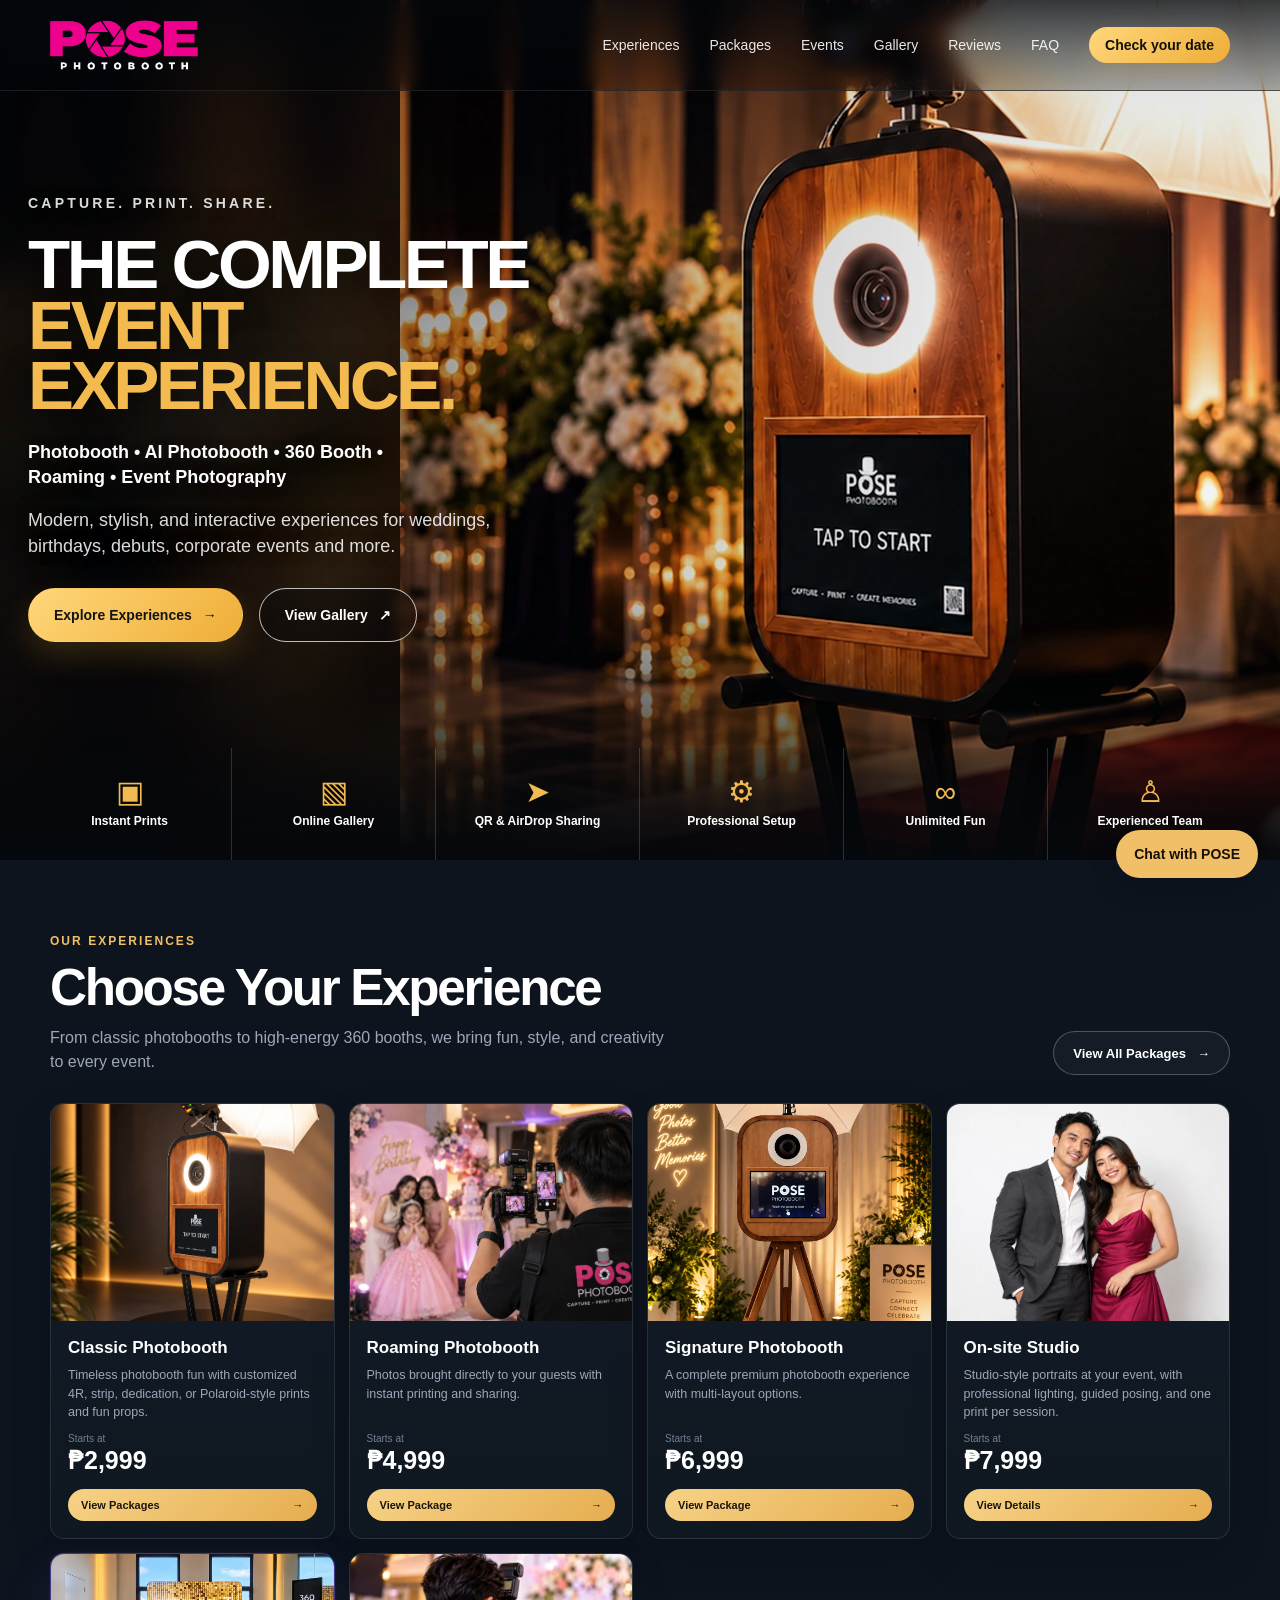
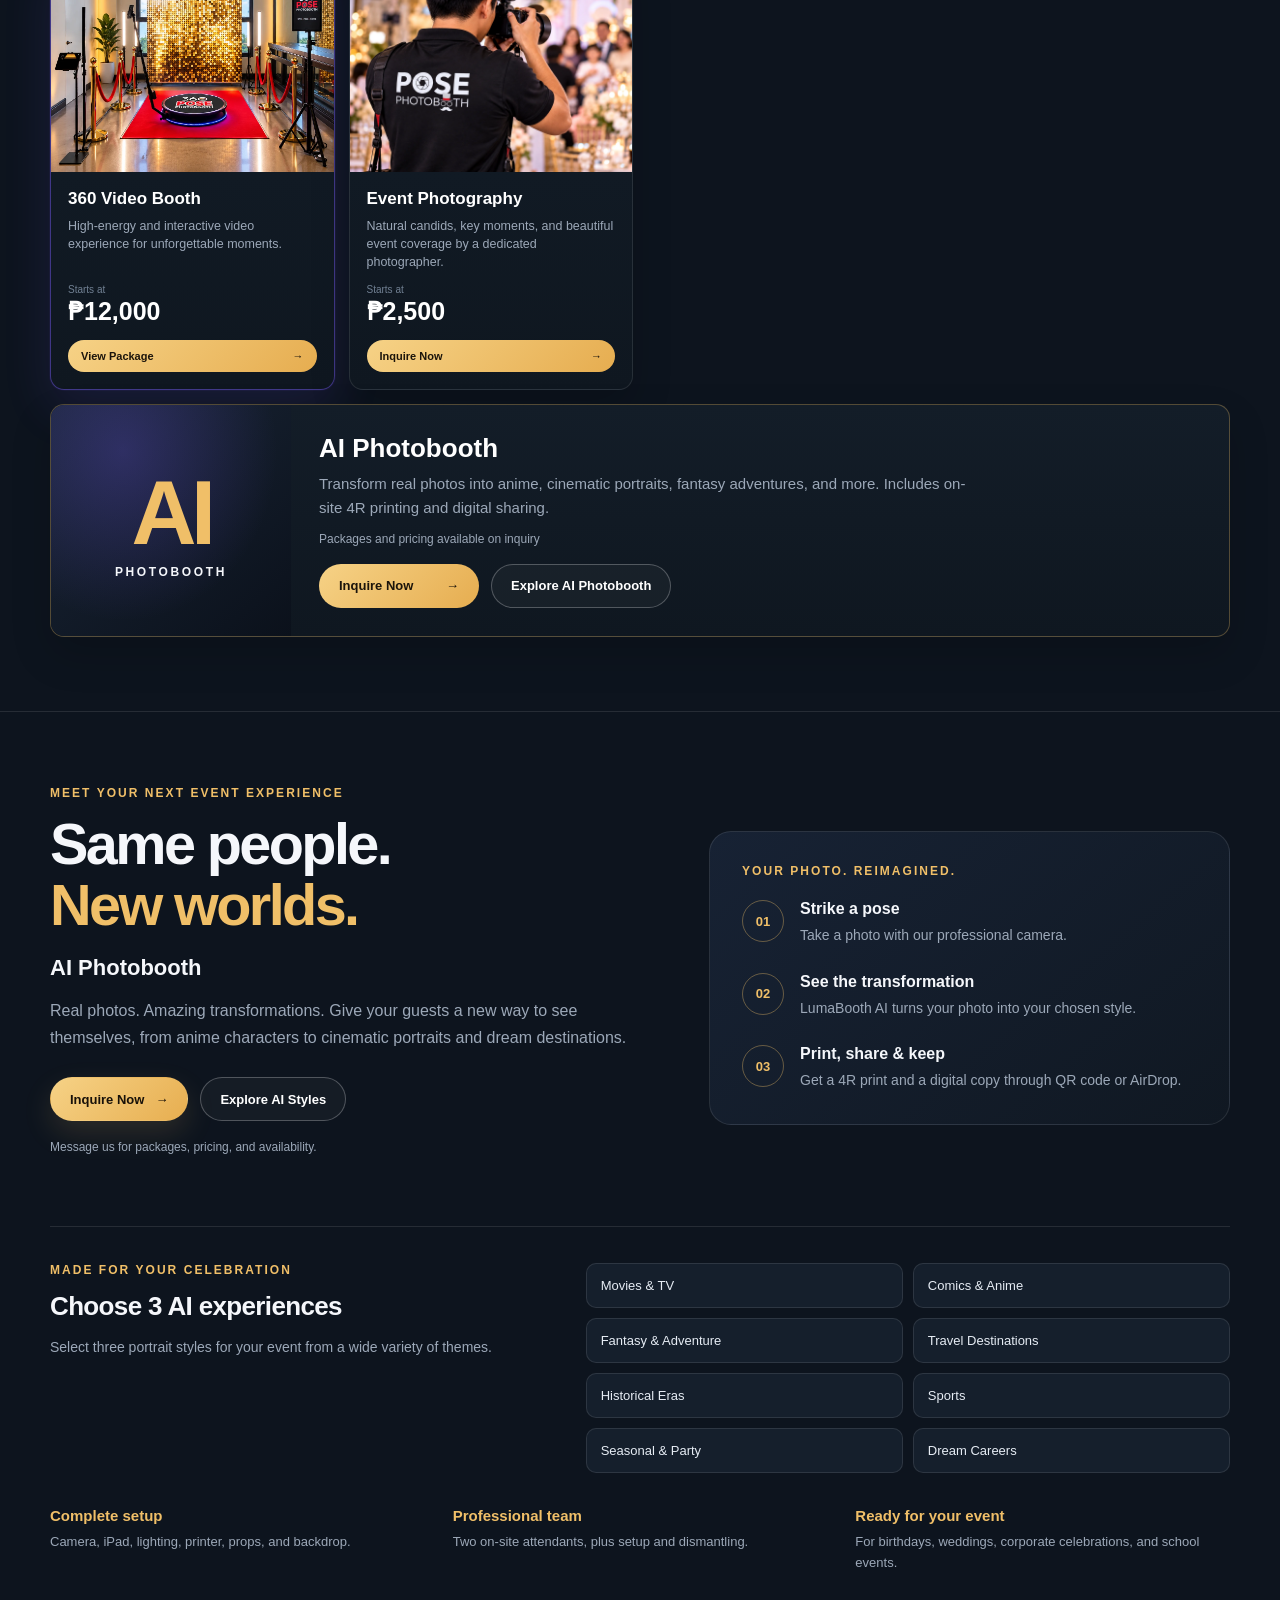
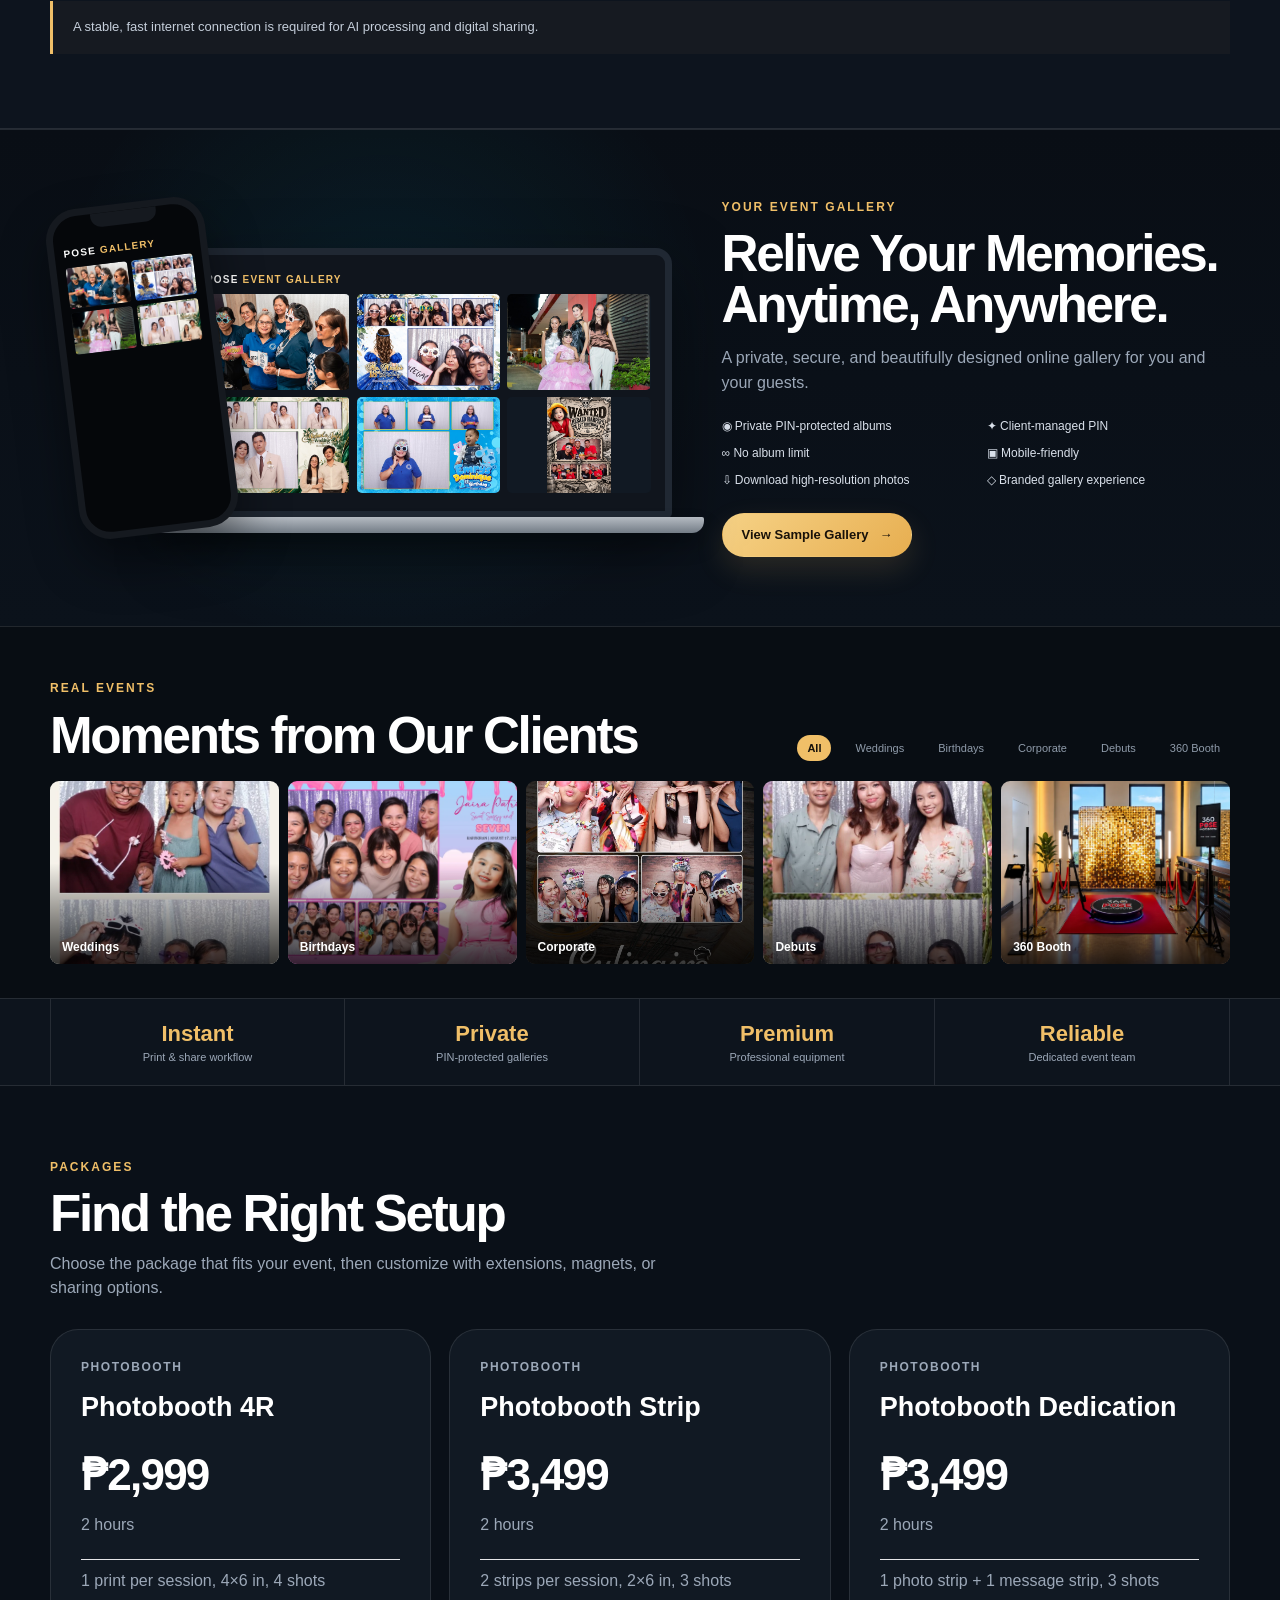
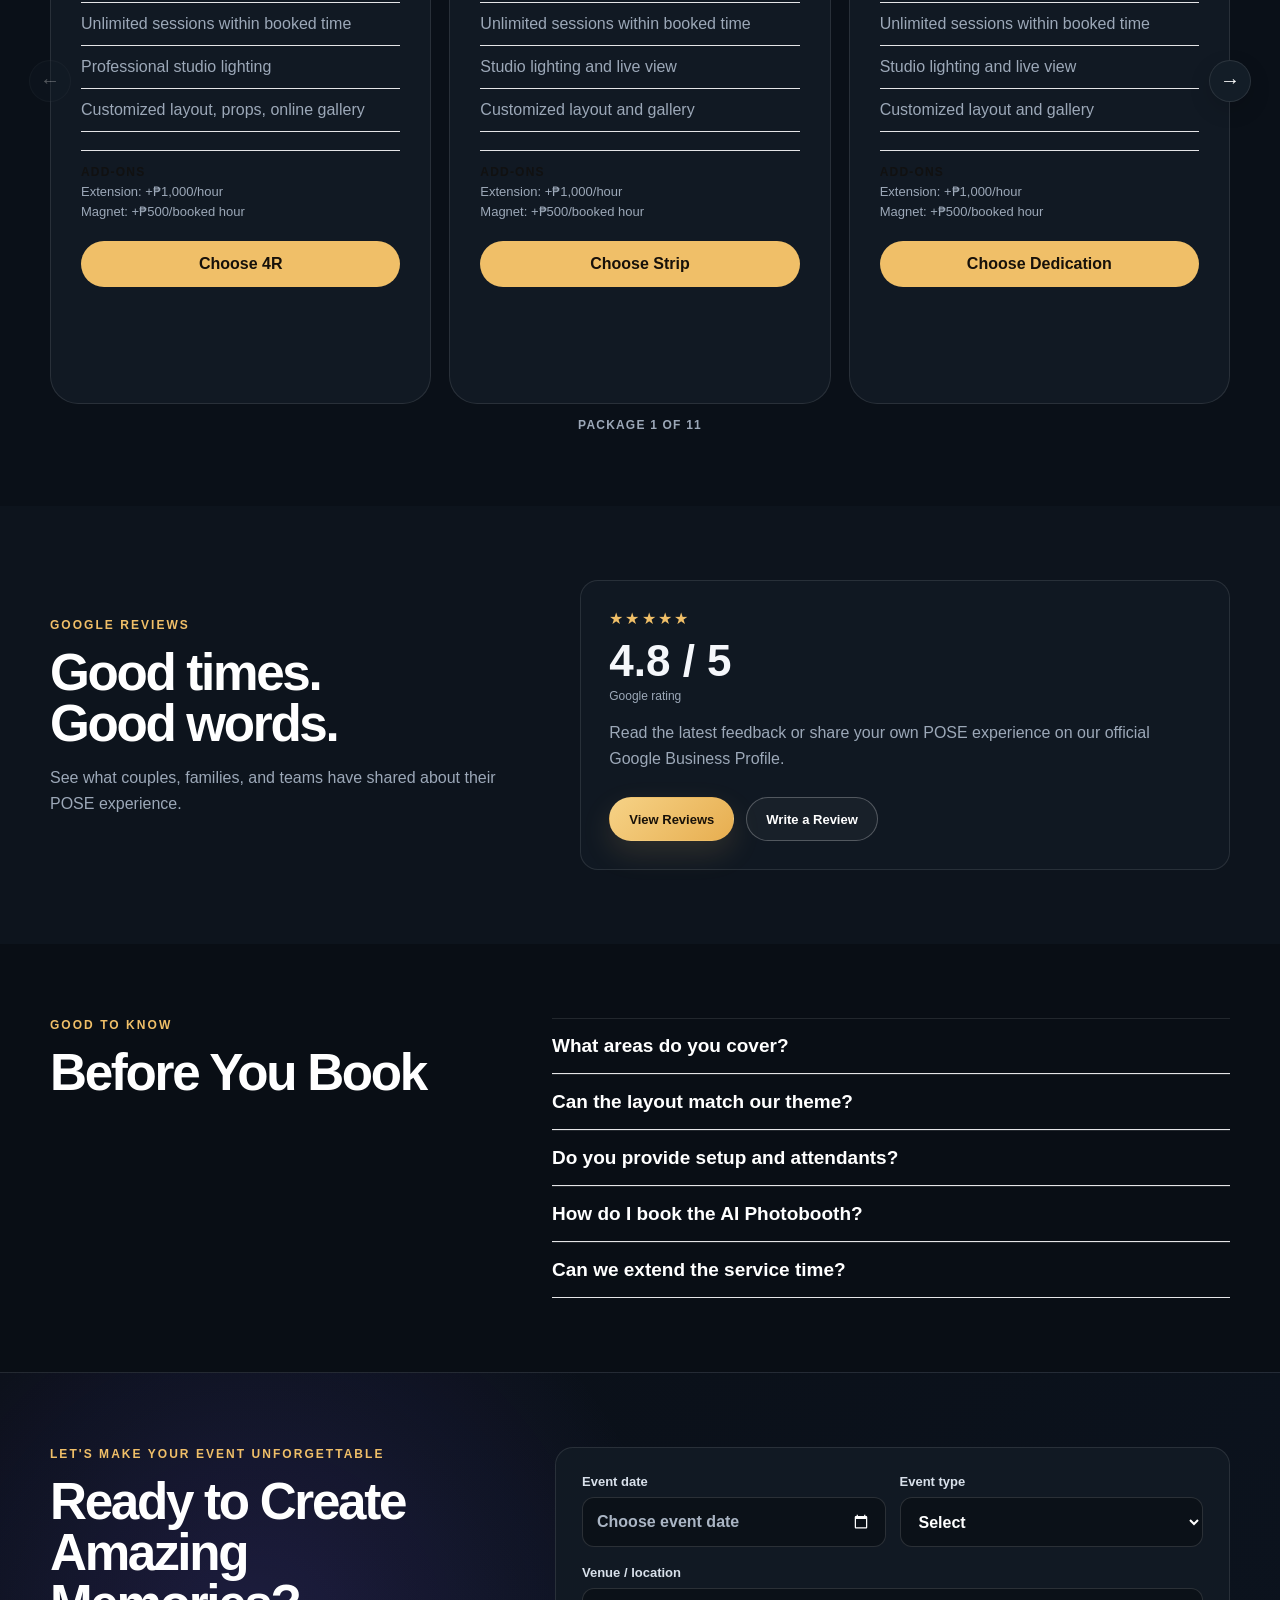
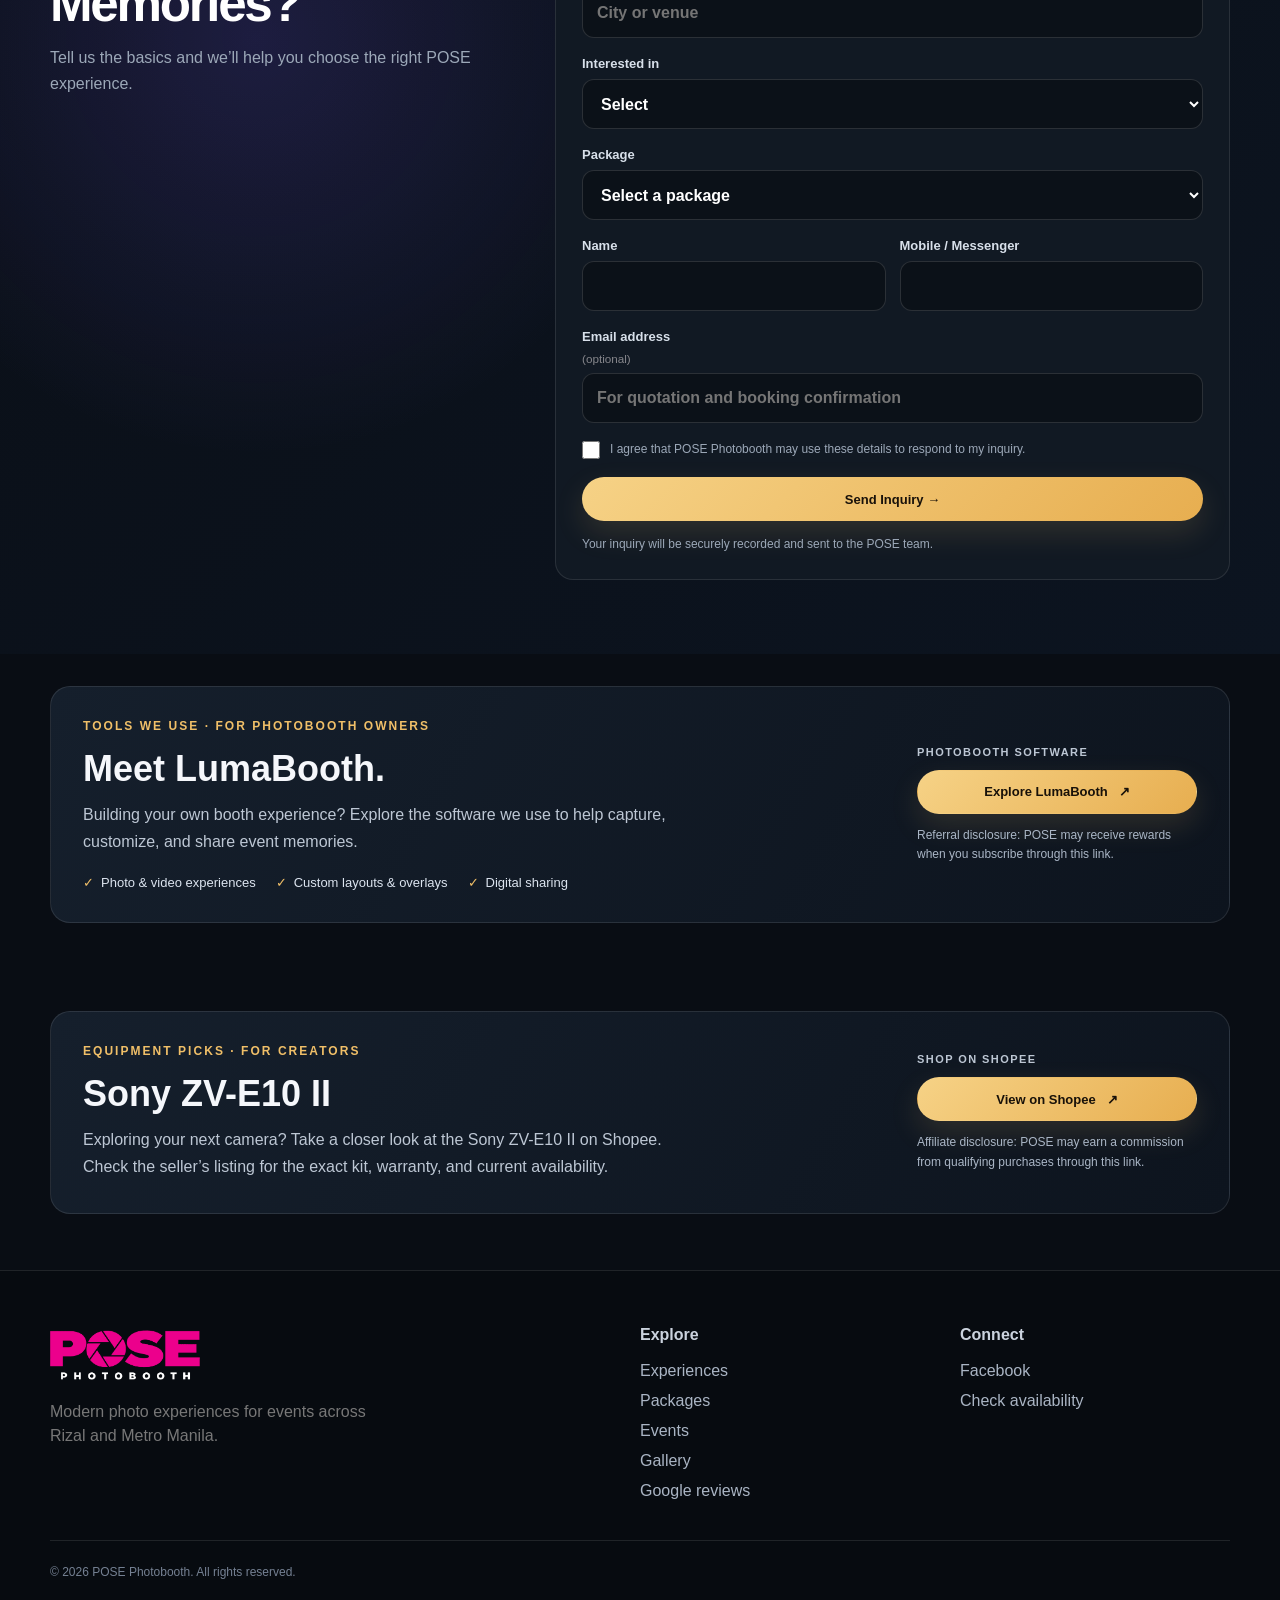
==== index.html @ e0c39b88 "update photoman unlimited rate" ====
<!doctype html>
<html lang="en">
  <head>
    <meta charset="utf-8" />
    <meta name="viewport" content="width=device-width,initial-scale=1" />
    <title>POSE Photobooth | AI Photobooth, Photobooth & 360 Video Booth</title>
    <meta
      name="description"
      content="POSE Photobooth creates modern photo experiences for birthdays, weddings, debuts and corporate events across Rizal and Metro Manila."
    />
    <meta property="og:type" content="business.business" />
    <meta
      property="og:title"
      content="POSE Photobooth | Rizal & Metro Manila"
    />
    <meta
      property="og:description"
      content="Photobooth, AI portraits, roaming photobooth, and 360 video experiences for events."
    />
    <meta property="og:url" content="https://poseph.com/" />
    <meta
      property="og:image"
      content="https://poseph.com/assets/images/booth-signature.webp"
    />
    <meta property="og:image:alt" content="POSE Signature Photobooth setup" />
    <meta name="twitter:card" content="summary_large_image" />
    <meta name="theme-color" content="#090d14" />
    <link rel="icon" type="image/x-icon" href="/favicon.ico" />
    <link rel="stylesheet" href="assets/css/styles.css?v=carousel-20260918" />
    <link
      rel="stylesheet"
      href="assets/css/modern-home.css?v=20261015-lumabooth"
    />
    <script src="/assets/js/partials.js" defer></script>
    <link rel="stylesheet" href="/assets/css/shared-brand.css?v=20261102" />
  </head>
  <body class="modern-home">
    <div data-shared-header></div>

    <main id="top">
      <section class="mt-hero mt-hero-full">
        <div class="wrap mt-hero-grid">
          <div class="mt-hero-copy mt-hero-copy-overlay">
            <p class="mt-kicker">CAPTURE. PRINT. SHARE.</p>
            <h1>
              THE COMPLETE<br /><span>EVENT<br />EXPERIENCE.</span>
            </h1>
            <p class="mt-subline">
              Photobooth • AI Photobooth • 360 Booth •<br />Roaming • Event
              Photography
            </p>
            <p class="mt-lead">
              Modern, stylish, and interactive experiences for weddings,
              birthdays, debuts, corporate events and more.
            </p>
            <div class="mt-actions">
              <a class="mt-btn mt-btn-gold" href="#experiences"
                >Explore Experiences <span>→</span></a
              >
              <a class="mt-btn mt-btn-ghost" href="/gallery/"
                >View Gallery <span>↗</span></a
              >
            </div>
          </div>
        </div>

        <div
          class="mt-feature-strip mt-feature-strip-inside"
          aria-label="POSE highlights"
        >
          <div class="wrap mt-feature-items">
            <div>
              <span class="mt-feature-symbol">▣</span
              ><strong>Instant Prints</strong>
            </div>
            <div>
              <span class="mt-feature-symbol">▧</span
              ><strong>Online Gallery</strong>
            </div>
            <div>
              <span class="mt-feature-symbol">➤</span
              ><strong>QR & AirDrop Sharing</strong>
            </div>
            <div>
              <span class="mt-feature-symbol">⚙</span
              ><strong>Professional Setup</strong>
            </div>
            <div>
              <span class="mt-feature-symbol">∞</span
              ><strong>Unlimited Fun</strong>
            </div>
            <div>
              <span class="mt-feature-symbol">♙</span
              ><strong>Experienced Team</strong>
            </div>
          </div>
        </div>
      </section>

      <section class="mt-section mt-services" id="experiences">
        <div class="wrap">
          <div class="mt-section-head">
            <div>
              <p class="mt-kicker">OUR EXPERIENCES</p>
              <h2>Choose Your Experience</h2>
              <p>
                From classic photobooths to high-energy 360 booths, we bring
                fun, style, and creativity to every event.
              </p>
            </div>
            <a class="mt-btn mt-btn-ghost" href="#packages"
              >View All Packages <span>→</span></a
            >
          </div>

          <div class="mt-service-grid">
            <article class="mt-service-card">
              <div class="mt-service-image">
                <img
                  src="assets/images/photobooth.webp"
                  alt="POSE Classic Photobooth setup"
                  loading="lazy"
                />
              </div>
              <div class="mt-service-body">
                <h3>Classic Photobooth</h3>
                <p>
                  Timeless photobooth fun with customized 4R, strip, dedication,
                  or Polaroid-style prints and fun props.
                </p>
                <small>Starts at</small><strong class="mt-price">₱2,999</strong>
                <a
                  href="#availability"
                  class="mt-card-btn"
                  data-package="Photobooth 4R"
                  data-service="Classic Photobooth"
                  >View Packages <span>→</span></a
                >
              </div>
            </article>

            <article class="mt-service-card">
              <div class="mt-service-image">
                <img
                  src="assets/images/roaming-photobooth.webp"
                  alt="POSE Roaming Photobooth"
                />
              </div>
              <div class="mt-service-body">
                <h3>Roaming Photobooth</h3>
                <p>
                  Photos brought directly to your guests with instant printing
                  and sharing.
                </p>
                <small>Starts at</small><strong class="mt-price">₱4,999</strong>
                <a
                  href="#availability"
                  class="mt-card-btn"
                  data-package="Photoman Unlimited"
                  >View Package <span>→</span></a
                >
              </div>
            </article>

            <article class="mt-service-card">
              <div class="mt-service-image">
                <img
                  src="assets/images/booth-signature.webp"
                  alt="POSE Signature Photobooth"
                />
              </div>
              <div class="mt-service-body">
                <h3>Signature Photobooth</h3>
                <p>
                  A complete premium photobooth experience with multi-layout
                  options.
                </p>
                <small>Starts at</small><strong class="mt-price">₱6,999</strong>
                <a
                  href="#availability"
                  class="mt-card-btn"
                  data-package="Signature Booth"
                  >View Package <span>→</span></a
                >
              </div>
            </article>

            <article class="mt-service-card">
              <div class="mt-service-image">
                <img
                  src="assets/images/POSE_On_Site_Photo_Studio.webp"
                  alt="POSE On-site Photo Studio covering a wedding event"
                />
              </div>
              <div class="mt-service-body">
                <h3>On-site Studio</h3>
                <p>
                  Studio-style portraits at your event, with professional
                  lighting, guided posing, and one print per session.
                </p>
                <small>Starts at</small><strong class="mt-price">₱7,999</strong>
                <a
                  href="#availability"
                  class="mt-card-btn"
                  data-package="Studio Promo"
                  >View Details <span>→</span></a
                >
              </div>
            </article>

            <article class="mt-service-card mt-service-featured">
              <div class="mt-service-image">
                <img
                  src="assets/images/service-360.webp"
                  alt="POSE 360 Video Booth"
                />
              </div>
              <div class="mt-service-body">
                <h3>360 Video Booth</h3>
                <p>
                  High-energy and interactive video experience for unforgettable
                  moments.
                </p>
                <small>Starts at</small
                ><strong class="mt-price">₱12,000</strong>
                <a
                  href="#availability"
                  class="mt-card-btn"
                  data-package="360 Package"
                  >View Package <span>→</span></a
                >
              </div>
            </article>

            <article class="mt-service-card">
              <div class="mt-service-image">
                <img
                  src="assets/images/event-photographer.webp"
                  alt="POSE Event Photography coverage"
                  loading="lazy"
                />
              </div>
              <div class="mt-service-body">
                <h3>Event Photography</h3>
                <p>
                  Natural candids, key moments, and beautiful event coverage by
                  a dedicated photographer.
                </p>
                <small>Starts at</small>
                <strong class="mt-price">₱2,500</strong>
                <a
                  href="#availability"
                  class="mt-card-btn"
                  data-package="Event Photography Inquiry"
                  data-service="Event Photography"
                  >Inquire Now <span>→</span></a
                >
              </div>
            </article>

            <article class="mt-service-card mt-ai-service">
              <div class="mt-ai-symbol" aria-hidden="true">
                AI<span>PHOTOBOOTH</span>
              </div>
              <div class="mt-service-body">
                <h3>AI Photobooth</h3>
                <p>
                  Transform real photos into anime, cinematic portraits, fantasy
                  adventures, and more. Includes on-site 4R printing and digital
                  sharing.
                </p>
                <small>Packages and pricing available on inquiry</small>
                <div class="mt-actions">
                  <a
                    href="#availability"
                    class="mt-card-btn"
                    data-package="AI Photobooth"
                    data-service="AI Photobooth"
                    >Inquire Now <span aria-hidden="true">→</span></a
                  ><a href="#ai-photobooth" class="mt-btn mt-btn-ghost"
                    >Explore AI Photobooth</a
                  >
                </div>
              </div>
            </article>
          </div>
        </div>
      </section>

      <section
        class="mt-section mt-ai"
        id="ai-photobooth"
        aria-labelledby="ai-heading"
      >
        <div class="wrap">
          <div class="mt-ai-panel">
            <div class="mt-ai-intro">
              <p class="mt-kicker">MEET YOUR NEXT EVENT EXPERIENCE</p>
              <h2 id="ai-heading">
                Same people.<br /><span>New worlds.</span>
              </h2>
              <h3>AI Photobooth</h3>
              <p>
                Real photos. Amazing transformations. Give your guests a new way
                to see themselves, from anime characters to cinematic portraits
                and dream destinations.
              </p>
              <div class="mt-actions">
                <a
                  class="mt-btn mt-btn-gold"
                  href="#availability"
                  data-package="AI Photobooth"
                  data-service="AI Photobooth"
                  >Inquire Now <span aria-hidden="true">→</span></a
                >
                <a class="mt-btn mt-btn-ghost" href="#ai-experiences"
                  >Explore AI Styles</a
                >
              </div>
              <p class="mt-ai-inquiry">
                Message us for packages, pricing, and availability.
              </p>
            </div>
            <div class="mt-ai-flow" aria-label="How the AI Photobooth works">
              <p class="mt-kicker">YOUR PHOTO. REIMAGINED.</p>
              <ol>
                <li>
                  <span class="mt-ai-step" aria-hidden="true">01</span>
                  <div>
                    <strong>Strike a pose</strong>
                    <p>Take a photo with our professional camera.</p>
                  </div>
                </li>
                <li>
                  <span class="mt-ai-step" aria-hidden="true">02</span>
                  <div>
                    <strong>See the transformation</strong>
                    <p>LumaBooth AI turns your photo into your chosen style.</p>
                  </div>
                </li>
                <li>
                  <span class="mt-ai-step" aria-hidden="true">03</span>
                  <div>
                    <strong>Print, share &amp; keep</strong>
                    <p>
                      Get a 4R print and a digital copy through QR code or
                      AirDrop.
                    </p>
                  </div>
                </li>
              </ol>
            </div>
          </div>
          <div class="mt-ai-styles" id="ai-experiences">
            <div>
              <p class="mt-kicker">MADE FOR YOUR CELEBRATION</p>
              <h3>Choose 3 AI experiences</h3>
              <p>
                Select three portrait styles for your event from a wide variety
                of themes.
              </p>
            </div>
            <ul aria-label="Available AI theme categories">
              <li>Movies &amp; TV</li>
              <li>Comics &amp; Anime</li>
              <li>Fantasy &amp; Adventure</li>
              <li>Travel Destinations</li>
              <li>Historical Eras</li>
              <li>Sports</li>
              <li>Seasonal &amp; Party</li>
              <li>Dream Careers</li>
            </ul>
          </div>
          <div class="mt-ai-inclusions">
            <div>
              <h4>Complete setup</h4>
              <p>Camera, iPad, lighting, printer, props, and backdrop.</p>
            </div>
            <div>
              <h4>Professional team</h4>
              <p>Two on-site attendants, plus setup and dismantling.</p>
            </div>
            <div>
              <h4>Ready for your event</h4>
              <p>
                For birthdays, weddings, corporate celebrations, and school
                events.
              </p>
            </div>
          </div>
          <p class="mt-ai-note">
            A stable, fast internet connection is required for AI processing and
            digital sharing.
          </p>
        </div>
      </section>

      <section class="mt-gallery-feature">
        <div class="wrap mt-gallery-feature-grid">
          <div class="mt-device-stage" aria-label="POSE online gallery preview">
            <div class="mt-phone">
              <div class="mt-phone-top"></div>
              <div class="mt-phone-screen">
                <div class="mt-mini-brand">POSE <span>GALLERY</span></div>
                <div class="mt-mini-grid">
                  <img
                    src="assets/images/gallery-real/event-3.jpg"
                    alt="Guests enjoying photobooth props at Emry’s birthday"
                    loading="lazy"
                    decoding="async"
                  />
                  <img
                    src="assets/images/gallery-real/event-6.jpg"
                    alt="Friends posing together at Nicole’s birthday photobooth"
                    loading="lazy"
                    decoding="async"
                  />
                  <img
                    src="assets/images/gallery-real/event-9.jpg"
                    alt="Guests posing for event photography at Kendra’s birthday"
                    loading="lazy"
                    decoding="async"
                  />
                  <img
                    src="assets/images/gallery-real/event-11.jpg"
                    alt="Wedding guests posing at Michael and Joy’s photobooth"
                    loading="lazy"
                    decoding="async"
                  />
                </div>
              </div>
            </div>
            <div class="mt-laptop">
              <div class="mt-laptop-screen">
                <div class="mt-mini-brand">POSE <span>EVENT GALLERY</span></div>
                <div class="mt-laptop-grid">
                  <img
                    src="assets/images/gallery-real/event-3.jpg"
                    alt="Guests enjoying photobooth props at Emry’s birthday"
                    loading="lazy"
                    decoding="async"
                  />
                  <img
                    src="assets/images/gallery-real/event-6.jpg"
                    alt="Friends posing together at Nicole’s birthday photobooth"
                    loading="lazy"
                    decoding="async"
                  />
                  <img
                    src="assets/images/gallery-real/event-9.jpg"
                    alt="Guests posing for event photography at Kendra’s birthday"
                    loading="lazy"
                    decoding="async"
                  />
                  <img
                    src="assets/images/gallery-real/event-11.jpg"
                    alt="Wedding guests posing at Michael and Joy’s photobooth"
                    loading="lazy"
                    decoding="async"
                  />
                  <img
                    src="assets/images/gallery-real/event-4.jpg"
                    alt="Guest posing with props at Emry’s birthday photobooth"
                    loading="lazy"
                    decoding="async"
                  />
                  <img
                    src="assets/images/gallery-real/event-0.jpg"
                    alt="Friends posing together at Herald Harper’s birthday photobooth"
                    loading="lazy"
                    decoding="async"
                  />
                </div>
              </div>
              <div class="mt-laptop-base"></div>
            </div>
          </div>
          <div class="mt-gallery-copy">
            <p class="mt-kicker">YOUR EVENT GALLERY</p>
            <h2>Relive Your Memories.<br />Anytime, Anywhere.</h2>
            <p>
              A private, secure, and beautifully designed online gallery for you
              and your guests.
            </p>
            <div class="mt-benefit-grid">
              <span>◉ Private PIN-protected albums</span>
              <span>✦ Client-managed PIN</span>
              <span>∞ No album limit</span>
              <span>▣ Mobile-friendly</span>
              <span>⇩ Download high-resolution photos</span>
              <span>◇ Branded gallery experience</span>
            </div>
            <a class="mt-btn mt-btn-gold" href="/gallery/"
              >View Sample Gallery <span>→</span></a
            >
          </div>
        </div>
      </section>

      <section class="mt-event-gallery" id="events">
        <div class="wrap">
          <div class="mt-gallery-head">
            <div>
              <p class="mt-kicker">REAL EVENTS</p>
              <h2>Moments from Our Clients</h2>
            </div>
            <div class="mt-gallery-tabs" aria-label="Gallery categories">
              <span class="active">All</span><span>Weddings</span
              ><span>Birthdays</span><span>Corporate</span><span>Debuts</span
              ><span>360 Booth</span>
            </div>
          </div>
          <div class="mt-event-grid">
            <a href="/gallery/" class="mt-event-card"
              ><img
                src="assets/images/wedding.webp"
                alt="POSE wedding event"
              /><span>Weddings</span></a
            >
            <a href="/gallery/" class="mt-event-card"
              ><img
                src="assets/images/birthday.webp"
                alt="POSE birthday event"
              /><span>Birthdays</span></a
            >
            <a href="/gallery/" class="mt-event-card"
              ><img
                src="assets/images/corporate.webp"
                alt="POSE corporate event"
              /><span>Corporate</span></a
            >
            <a href="/gallery/" class="mt-event-card"
              ><img
                src="assets/images/debut.webp"
                alt="POSE debut event"
              /><span>Debuts</span></a
            >
            <a href="/gallery/" class="mt-event-card"
              ><img
                src="assets/images/booth-360.webp"
                alt="POSE 360 booth event"
              /><span>360 Booth</span></a
            >
          </div>
        </div>
      </section>

      <section class="mt-stats">
        <div class="wrap mt-stats-grid">
          <div><strong>Instant</strong><span>Print & share workflow</span></div>
          <div>
            <strong>Private</strong><span>PIN-protected galleries</span>
          </div>
          <div><strong>Premium</strong><span>Professional equipment</span></div>
          <div><strong>Reliable</strong><span>Dedicated event team</span></div>
        </div>
      </section>

      <section class="mt-packages mt-section" id="packages">
        <div class="wrap">
          <div class="mt-section-head">
            <div>
              <p class="mt-kicker">PACKAGES</p>
              <h2>Find the Right Setup</h2>
              <p>
                Choose the package that fits your event, then customize with
                extensions, magnets, or sharing options.
              </p>
            </div>
          </div>
          <div class="package-carousel-shell">
            <div
              class="package-carousel-controls"
              aria-label="Package carousel controls"
            >
              <button
                class="carousel-button"
                type="button"
                data-carousel-direction="prev"
                aria-label="Previous package"
              >
                ←
              </button>
              <button
                class="carousel-button"
                type="button"
                data-carousel-direction="next"
                aria-label="Next package"
              >
                →
              </button>
            </div>
            <div
              class="price-grid price-grid-four package-carousel"
              aria-label="All POSE packages"
            >
              <article class="price-card">
                <p class="eyebrow">PHOTOBOOTH</p>
                <h3>Photobooth 4R</h3>
                <p class="price">₱2,999</p>
                <p class="muted">2 hours</p>
                <ul>
                  <li>1 print per session, 4×6 in, 4 shots</li>
                  <li>Unlimited sessions within booked time</li>
                  <li>Professional studio lighting</li>
                  <li>Customized layout, props, online gallery</li>
                </ul>
                <div class="package-addons">
                  <strong>Add-ons</strong><span>Extension: +₱1,000/hour</span
                  ><span>Magnet: +₱500/booked hour</span>
                </div>
                <a
                  class="pill block"
                  href="#availability"
                  data-package="Photobooth 4R"
                  >Choose 4R</a
                >
              </article>
              <article class="price-card">
                <p class="eyebrow">PHOTOBOOTH</p>
                <h3>Photobooth Strip</h3>
                <p class="price">₱3,499</p>
                <p class="muted">2 hours</p>
                <ul>
                  <li>2 strips per session, 2×6 in, 3 shots</li>
                  <li>Unlimited sessions within booked time</li>
                  <li>Studio lighting and live view</li>
                  <li>Customized layout and gallery</li>
                </ul>
                <div class="package-addons">
                  <strong>Add-ons</strong><span>Extension: +₱1,000/hour</span
                  ><span>Magnet: +₱500/booked hour</span>
                </div>
                <a
                  class="pill block"
                  href="#availability"
                  data-package="Photobooth Strip"
                  >Choose Strip</a
                >
              </article>
              <article class="price-card">
                <p class="eyebrow">PHOTOBOOTH</p>
                <h3>Photobooth Dedication</h3>
                <p class="price">₱3,499</p>
                <p class="muted">2 hours</p>
                <ul>
                  <li>1 photo strip + 1 message strip, 3 shots</li>
                  <li>Unlimited sessions within booked time</li>
                  <li>Studio lighting and live view</li>
                  <li>Customized layout and gallery</li>
                </ul>
                <div class="package-addons">
                  <strong>Add-ons</strong><span>Extension: +₱1,000/hour</span
                  ><span>Magnet: +₱500/booked hour</span>
                </div>
                <a
                  class="pill block"
                  href="#availability"
                  data-package="Photobooth Dedication"
                  >Choose Dedication</a
                >
              </article>
              <article class="price-card">
                <p class="eyebrow">PHOTOBOOTH</p>
                <h3>Photobooth Polaroid</h3>
                <p class="price">₱3,999</p>
                <p class="muted">2 hours</p>
                <ul>
                  <li>2 prints per session, 3×4 in each, 2 shots</li>
                  <li>Unlimited sessions within booked time</li>
                  <li>Studio lighting and live view</li>
                  <li>Customized layout and gallery</li>
                </ul>
                <div class="package-addons">
                  <strong>Add-ons</strong><span>Extension: +₱1,500/hour</span
                  ><span>Magnet: +₱1,000/booked hour</span>
                </div>
                <a
                  class="pill block"
                  href="#availability"
                  data-package="Photobooth Polaroid"
                  >Choose Polaroid</a
                >
              </article>
              <article class="price-card">
                <p class="eyebrow">PREMIUM PHOTOBOOTH</p>
                <h3>Signature Booth</h3>
                <p class="price">₱6,999</p>
                <p class="muted">3 hours</p>
                <ul>
                  <li>Unlimited sessions within booked time</li>
                  <li>Customized up to 3 layouts</li>
                  <li>DNP printing</li>
                  <li>7×7 ft backdrop and red carpet</li>
                  <li>Studio lighting and live view</li>
                  <li>On-site sharing and online gallery</li>
                </ul>
                <div class="package-addons">
                  <strong>Add-ons</strong><span>Extension: +₱1,500/hour</span
                  ><span>Magnet: +₱1,000/booked hour</span>
                </div>
                <a
                  class="pill block"
                  href="#availability"
                  data-package="Signature Booth"
                  >Choose Signature</a
                >
              </article>
              <article class="price-card popular">
                <div class="badge">POPULAR</div>
                <p class="eyebrow">ROAMING PHOTOBOOTH</p>
                <h3>Photoman Unlimited</h3>
                <p class="price">₱4,999</p>
                <p class="muted">2 Hours</p>
                <ul>
                  <li>Unlimited sessions within booked time</li>
                  <li>Professional roving photographer</li>
                  <li>EPSON L8050 printing</li>
                  <li>Customized layout</li>
                  <li>Online gallery</li>
                </ul>
                <div class="package-addons">
                  <strong>Add-ons</strong><span>Additional hour: +₱1,500</span
                  ><span>Magnet per 50 prints: +₱1,000</span>
                </div>
                <a
                  class="pill block"
                  href="#availability"
                  data-package="Photoman Unlimited"
                  >Choose Unlimited</a
                >
              </article>
              <article class="price-card">
                <p class="eyebrow">ROAMING PHOTOBOOTH</p>
                <h3>Photoman Premium</h3>
                <p class="price">₱7,499</p>
                <p class="muted">2 Hours</p>
                <ul>
                  <li>Unlimited sessions within booked time</li>
                  <li>Professional roving photographer</li>
                  <li>DNP RX1HS printing</li>
                  <li>Customized layout</li>
                  <li>On-site sharing and online gallery</li>
                </ul>
                <div class="package-addons">
                  <strong>Add-ons</strong><span>Additional hour: +₱2,000</span
                  ><span>Magnet per 50 prints: +₱1,000</span>
                </div>
                <a
                  class="pill block"
                  href="#availability"
                  data-package="Photoman Premium"
                  >Choose Premium</a
                >
              </article>
              <article class="price-card">
                <p class="eyebrow">ON-SITE STUDIO</p>
                <h3>Studio Promo</h3>
                <p class="price">₱7,999</p>
                <p class="muted">2 Hours</p>
                <ul>
                  <li>Unlimited portrait sessions with 4R prints</li>
                  <li>Photographer with guided posing</li>
                  <li>7 × 7 ft white tension backdrop</li>
                  <li>On-site sharing and online gallery</li>
                </ul>
                <div class="package-addons">
                  <strong>Add-ons</strong><span>Additional hour: +₱2,000</span
                  ><span>Magnet per 50 prints: +₱1,000</span>
                </div>
                <a
                  class="pill block"
                  href="#availability"
                  data-package="Studio Promo"
                  >Choose Studio Promo</a
                >
              </article>
              <article class="price-card">
                <p class="eyebrow">360 VIDEO BOOTH</p>
                <h3>360 Package</h3>
                <p class="price">₱12,000</p>
                <p class="muted">3 hours</p>
                <ul>
                  <li>Unlimited 360 sessions</li>
                  <li>100 cm platform</li>
                  <li>Custom overlay and lighting</li>
                  <li>Sharing station and gallery</li>
                </ul>
                <div class="package-addons">
                  <strong>Add-ons</strong><span>Extension: +₱2,000/hour</span
                  ><span>LED enclosure: +₱5,000</span>
                </div>
                <a
                  class="pill block"
                  href="#availability"
                  data-package="360 Package"
                  >Choose 360</a
                >
              </article>
              <article class="price-card">
                <p class="eyebrow">EVENT COVERAGE</p>
                <h3>Event Photography</h3>
                <p class="mt-ai-quote">Capture every moment.</p>
                <p class="muted">
                  Starts at ₱2,500 • Final pricing depends on event coverage
                </p>
                <ul>
                  <li>Dedicated event photographer</li>
                  <li>Candid moments and key program highlights</li>
                  <li>Professional camera and lighting</li>
                  <li>Digital photo delivery</li>
                </ul>
                <a
                  class="pill block"
                  href="#availability"
                  data-package="Event Photography Inquiry"
                  data-service="Event Photography"
                  >Inquire About Event Photography</a
                >
              </article>
              <article class="price-card mt-ai-package">
                <p class="eyebrow">AI PORTRAIT EXPERIENCE</p>
                <h3>AI Photobooth</h3>
                <p class="mt-ai-quote">Let’s plan your experience.</p>
                <p class="muted">Inquire for packages and pricing</p>
                <ul>
                  <li>Choose 3 AI portrait styles</li>
                  <li>Professional camera and lighting</li>
                  <li>On-site 4R printing</li>
                  <li>QR code and AirDrop sharing</li>
                  <li>Complete setup and 2 attendants</li>
                </ul>
                <p class="muted">Stable, fast internet required.</p>
                <a
                  class="pill block"
                  href="#availability"
                  data-package="AI Photobooth"
                  data-service="AI Photobooth"
                  >Inquire About AI Photobooth</a
                >
              </article>
            </div>
            <p class="carousel-status" aria-live="polite">Package 1 of 11</p>
          </div>
        </div>
      </section>

      <section class="mt-section mt-reviews" id="reviews">
        <div class="wrap mt-review-grid">
          <div>
            <p class="mt-kicker">GOOGLE REVIEWS</p>
            <h2>Good times.<br />Good words.</h2>
            <p>
              See what couples, families, and teams have shared about their POSE
              experience.
            </p>
          </div>
          <div class="mt-review-card">
            <div class="mt-stars">★★★★★</div>
            <strong>4.8 / 5</strong><span>Google rating</span>
            <p>
              Read the latest feedback or share your own POSE experience on our
              official Google Business Profile.
            </p>
            <div class="mt-actions">
              <a
                class="mt-btn mt-btn-gold"
                href="https://maps.app.goo.gl/YgZJQix27MDpepXG7"
                target="_blank"
                rel="noopener"
                >View Reviews</a
              ><a
                class="mt-btn mt-btn-ghost"
                href="https://g.page/r/CU5cff00HIo7EBM/review"
                target="_blank"
                rel="noopener"
                >Write a Review</a
              >
            </div>
          </div>
        </div>
      </section>

      <section class="mt-section mt-faq" id="faq">
        <div class="wrap mt-faq-grid">
          <div>
            <p class="mt-kicker">GOOD TO KNOW</p>
            <h2>Before You Book</h2>
          </div>
          <div>
            <details>
              <summary>What areas do you cover?</summary>
              <p>
                POSE serves Rizal and Metro Manila. Transport fees may apply
                depending on the venue.
              </p>
            </details>
            <details>
              <summary>Can the layout match our theme?</summary>
              <p>
                Yes. Layouts can be customized to your colors, motif, names,
                logos, or company branding.
              </p>
            </details>
            <details>
              <summary>Do you provide setup and attendants?</summary>
              <p>
                Yes. Setup, dismantling, and on-site attendants are included
                according to the selected package.
              </p>
            </details>
            <details>
              <summary>How do I book the AI Photobooth?</summary>
              <p>
                Choose AI Photobooth in the inquiry form and send us your event
                details. We’ll share packages, pricing, and availability, and
                help you choose three AI portrait styles. A stable, fast
                internet connection is required at the venue for AI processing
                and sharing.
              </p>
            </details>
            <details>
              <summary>Can we extend the service time?</summary>
              <p>
                Yes, subject to availability. Extra-hour rates depend on the
                package.
              </p>
            </details>
          </div>
        </div>
      </section>

      <section class="mt-contact" id="availability">
        <div class="wrap mt-contact-grid">
          <div class="mt-contact-copy">
            <p class="mt-kicker">LET'S MAKE YOUR EVENT UNFORGETTABLE</p>
            <h2>Ready to Create<br />Amazing Memories?</h2>
            <p>
              Tell us the basics and we’ll help you choose the right POSE
              experience.
            </p>
          </div>
          <form id="leadForm" class="mt-form">
            <div class="form-row">
              <label
                >Event date<span class="event-date-control"
                  ><input type="date" name="date" required /><span
                    class="event-date-placeholder"
                    aria-hidden="true"
                    >Choose event date</span
                  ></span
                ></label
              ><label
                >Event type<select name="type" required>
                  <option value="">Select</option>
                  <option>Birthday</option>
                  <option>Wedding</option>
                  <option>Debut</option>
                  <option>Corporate</option>
                  <option>Other</option>
                </select></label
              >
            </div>
            <label
              >Venue / location<input
                type="text"
                name="location"
                placeholder="City or venue"
                required
            /></label>
            <label
              >Interested in<select name="service" required>
                <option value="">Select</option>
                <option>Classic Photobooth</option>
                <option>Premium Photobooth</option>
                <option>Photoman</option>
                <option>Onsite Photo Studio</option>
                <option>Event Photography</option>
                <option>360 Video Booth</option>
                <option>AI Photobooth</option>
                <option>Not sure yet</option>
              </select></label
            >
            <label
              >Package<select name="package" id="packageSelect" required>
                <option value="">Select a package</option>
                <option>Photobooth 4R</option>
                <option>Photobooth Strip</option>
                <option>Photobooth Dedication</option>
                <option>Photobooth Polaroid</option>
                <option>Signature Booth</option>
                <option>Photoman Unlimited</option>
                <option>Photoman Premium</option>
                <option>Studio Promo</option>
                <option>360 Package</option>
                <option>AI Photobooth</option>
                <option>Event Photography Inquiry</option>
              </select></label
            >
            <div class="form-row">
              <label
                >Name<input
                  type="text"
                  name="name"
                  autocomplete="name"
                  required /></label
              ><label
                >Mobile / Messenger<input
                  type="text"
                  name="contact"
                  autocomplete="tel"
                  required
              /></label>
            </div>
            <label
              >Email address <span class="optional">(optional)</span
              ><input
                type="email"
                name="email"
                autocomplete="email"
                inputmode="email"
                placeholder="For quotation and booking confirmation"
            /></label>
            <label class="hp-field" aria-hidden="true"
              >Website<input
                type="text"
                name="website"
                tabindex="-1"
                autocomplete="off"
            /></label>
            <label class="consent"
              ><input
                type="checkbox"
                name="consent"
                value="yes"
                required
              /><span
                >I agree that POSE Photobooth may use these details to respond
                to my inquiry.</span
              ></label
            >
            <button class="mt-btn mt-btn-gold mt-submit" type="submit">
              Send Inquiry →
            </button>
            <p class="form-help" id="formHelp" role="status" aria-live="polite">
              Your inquiry will be securely recorded and sent to the POSE team.
            </p>
          </form>
        </div>
      </section>

      <section
        class="mt-tools"
        id="tools-we-use"
        aria-labelledby="tools-heading"
      >
        <div class="wrap">
          <div class="mt-tools-card">
            <div class="mt-tools-copy">
              <p class="mt-kicker">TOOLS WE USE · FOR PHOTOBOOTH OWNERS</p>
              <h2 id="tools-heading">Meet LumaBooth.</h2>
              <p class="mt-tools-intro">
                Building your own booth experience? Explore the software we use
                to help capture, customize, and share event memories.
              </p>
              <ul class="mt-tools-features" aria-label="LumaBooth features">
                <li>Photo &amp; video experiences</li>
                <li>Custom layouts &amp; overlays</li>
                <li>Digital sharing</li>
              </ul>
            </div>
            <div class="mt-tools-action">
              <span class="mt-tools-label">PHOTOBOOTH SOFTWARE</span>
              <a
                class="mt-btn mt-btn-gold"
                href="https://dash.lumabooth.com/referral/EBEZKPHUPM"
                target="_blank"
                rel="sponsored noopener noreferrer"
                aria-label="Explore LumaBooth through our referral link (opens in a new tab)"
                >Explore LumaBooth <span aria-hidden="true">↗</span></a
              >
              <p class="mt-tools-disclosure">
                Referral disclosure: POSE may receive rewards when you subscribe
                through this link.
              </p>
            </div>
          </div>
        </div>
      </section>

      <section
        class="mt-tools"
        id="recommended-gear"
        aria-labelledby="gear-heading"
      >
        <div class="wrap">
          <div class="mt-tools-card">
            <div class="mt-tools-copy">
              <p class="mt-kicker">EQUIPMENT PICKS · FOR CREATORS</p>
              <h2 id="gear-heading">Sony ZV-E10 II</h2>
              <p class="mt-tools-intro">
                Exploring your next camera? Take a closer look at the Sony
                ZV-E10 II on Shopee. Check the seller’s listing for the exact
                kit, warranty, and current availability.
              </p>
            </div>
            <div class="mt-tools-action">
              <span class="mt-tools-label">SHOP ON SHOPEE</span>
              <a
                class="mt-btn mt-btn-gold"
                href="https://s.shopee.ph/9APQ3h7Ruc"
                target="_blank"
                rel="sponsored noopener noreferrer"
                aria-label="View Sony ZV-E10 II on Shopee (affiliate link, opens in a new tab)"
                >View on Shopee <span aria-hidden="true">↗</span></a
              >
              <p class="mt-tools-disclosure">
                Affiliate disclosure: POSE may earn a commission from qualifying
                purchases through this link.
              </p>
            </div>
          </div>
        </div>
      </section>
    </main>

    <div data-shared-footer></div>
    <a
      class="floating-chat"
      href="https://m.me/pose.photobooth.2017"
      target="_blank"
      rel="noopener"
      aria-label="Chat with POSE on Messenger"
      >Chat with POSE</a
    >
    <script src="assets/js/inquiry-config.js"></script>
    <script src="assets/js/app.js?v=20261011-mobile-fix"></script>
  </body>
</html>
---- assets/css/styles.css ----
:root {
  --pink: #ff0068;
  --black: #070707;
  --ink: #111;
  --muted: #6e6e73;
  --line: #e5e5e7;
  --soft: #f5f5f7;
  --radius: 30px;
  --max: 1180px;
}
* {
  box-sizing: border-box;
}
html {
  scroll-behavior: smooth;
}
body {
  margin: 0;
  font-family:
    -apple-system, BlinkMacSystemFont, "Segoe UI", Inter, Arial, sans-serif;
  color: var(--ink);
  background: #fff;
  -webkit-font-smoothing: antialiased;
}
img {
  display: block;
  max-width: 100%;
}
a {
  color: inherit;
  text-decoration: none;
}
:focus-visible {
  outline: 3px solid var(--pink);
  outline-offset: 3px;
}
button:focus-visible,
input:focus-visible,
select:focus-visible {
  outline: 3px solid var(--pink);
  outline-offset: 2px;
}
.wrap {
  width: min(calc(100% - 40px), var(--max));
  margin: auto;
}
.site-header {
  position: sticky;
  top: 0;
  z-index: 50;
  background: rgba(255, 255, 255, 0.88);
  backdrop-filter: saturate(180%) blur(18px);
  border-bottom: 1px solid rgba(0, 0, 0, 0.06);
}
.nav {
  height: 68px;
  display: flex;
  align-items: center;
  justify-content: space-between;
}
.brand img {
  width: 118px;
  height: 48px;
  object-fit: contain;
}
.nav nav {
  display: flex;
  align-items: center;
  gap: 26px;
  font-size: 14px;
}
.nav nav > a:not(.pill) {
  transition: color 0.2s ease;
}
.nav nav > a:not(.pill):hover {
  color: #ff0068;
}
.menu {
  display: none;
  background: none;
  border: 0;
  font: inherit;
}
.pill {
  display: inline-flex;
  align-items: center;
  justify-content: center;
  padding: 14px 22px;
  border-radius: 999px;
  background: var(--black);
  color: #fff;
  font-weight: 600;
  border: 0;
  cursor: pointer;
}
.pill.small {
  padding: 10px 16px;
}
.pill.pink {
  background: var(--pink);
}
.pill.block {
  display: flex;
  width: 100%;
  margin-top: 22px;
}
.eyebrow {
  font-size: 12px;
  letter-spacing: 0.13em;
  font-weight: 700;
  margin: 0 0 18px;
  color: #666;
}
.hero {
  padding: 96px 0 0;
  text-align: left;
  overflow: hidden;
  background: #080808;
}
.hero-copy {
  max-width: 1180px;
  padding: 0 20px;
}
.hero h1,
.section h2 {
  font-size: clamp(48px, 7.4vw, 94px);
  line-height: 0.94;
  letter-spacing: -0.06em;
  margin: 0;
  font-weight: 700;
}
.hero h1 span {
  color: var(--pink);
}
.lead {
  max-width: 650px;
  margin: 28px 0 0;
  color: rgba(255, 255, 255, 0.7);
  font-size: clamp(18px, 2vw, 24px);
  line-height: 1.45;
}
.actions {
  margin: 30px 0 54px;
  display: flex;
  gap: 22px;
  align-items: center;
}
.hero .pill {
  background: var(--pink);
  box-shadow: 0 12px 30px rgba(255, 0, 104, 0.26);
}
.hero .text-link {
  color: #fff;
}
.text-link {
  font-weight: 600;
}
.hero-media {
  width: min(calc(100% - 32px), 1360px);
  height: min(66vw, 710px);
  min-height: 480px;
  margin: auto;
  border: 1px solid rgba(255, 0, 104, 0.55);
  border-radius: 18px;
  box-shadow: 0 24px 70px rgba(0, 0, 0, 0.38);
  overflow: hidden;
}
.hero-video-wrap {
  background: #f5f5f7;
  display: flex;
  align-items: center;
  justify-content: center;
}
.hero-video {
  width: 100%;
  height: 100%;
  object-fit: contain;
  display: block;
  background: #fff;
}
.hero-meta {
  display: flex;
  justify-content: flex-start;
  gap: 28px;
  padding: 20px 0 0;
  color: rgba(255, 255, 255, 0.58);
  font-size: 13px;
}
.section {
  padding: 130px 0;
}
.center {
  text-align: center;
}
.narrow {
  max-width: 900px;
}
.section-copy {
  color: var(--muted);
  font-size: 20px;
  line-height: 1.55;
  margin: 28px auto 0;
  max-width: 720px;
}
.intro h2,
.packages h2,
.events h2 {
  font-size: clamp(44px, 6vw, 78px);
}
.packages {
  background-color: #fbfbfc;
  background-image:
    linear-gradient(rgba(17, 17, 17, 0.025) 1px, transparent 1px),
    linear-gradient(90deg, rgba(17, 17, 17, 0.025) 1px, transparent 1px);
  background-size: 34px 34px;
}
.feature-grid {
  display: grid;
  gap: 22px;
  margin-top: 70px;
}
.feature {
  min-height: 650px;
  border-radius: var(--radius);
  overflow: hidden;
  position: relative;
  display: grid;
  grid-template-columns: 1fr 1.15fr;
  align-items: center;
  background: var(--soft);
}
.feature-text {
  padding: 64px;
  position: relative;
  z-index: 2;
}
.feature-text h3 {
  font-size: clamp(42px, 5vw, 68px);
  line-height: 1;
  letter-spacing: -0.05em;
  margin: 0 0 22px;
}
.feature-text p:not(.eyebrow) {
  font-size: 18px;
  line-height: 1.55;
  color: #666;
  max-width: 460px;
}
.feature-text a {
  display: inline-block;
  margin-top: 14px;
  font-weight: 600;
}
.feature img {
  width: 100%;
  height: 100%;
  object-fit: cover;
}
.feature-dark {
  background: #000;
  color: #fff;
}
.feature-dark .feature-text p:not(.eyebrow),
.feature-dark .eyebrow {
  color: #aaa;
}
.feature-dark .product-card {
  padding: 56px;
  height: 100%;
  display: flex;
  align-items: center;
  justify-content: center;
}
.feature-dark .product-card img {
  height: auto;
  max-height: 540px;
  width: auto;
  border-radius: 18px;
  box-shadow: 0 30px 80px rgba(0, 0, 0, 0.45);
}
.feature-pink {
  background: #ffedf4;
}
.feature-signature {
  background: #f3eee8;
}
.feature-signature img {
  height: 100%;
  max-height: 650px;
  object-fit: cover;
  object-position: center;
}
.feature-pink {
  grid-template-columns: 1fr 0.9fr;
}
.feature-pink img {
  object-fit: contain;
  object-position: center;
  max-height: 590px;
  padding: 34px 34px 34px 0;
}
.price-grid {
  display: grid;
  grid-template-columns: repeat(3, 1fr);
  gap: 18px;
  margin-top: 64px;
}
.package-carousel-shell {
  position: relative;
  margin-top: 64px;
}
.package-carousel-controls {
  position: absolute;
  z-index: 2;
  top: 50%;
  right: -21px;
  left: -21px;
  display: flex;
  justify-content: space-between;
  pointer-events: none;
  transform: translateY(-50%);
}
.carousel-button {
  width: 42px;
  height: 42px;
  display: grid;
  place-items: center;
  border: 1px solid var(--line);
  border-radius: 50%;
  color: var(--ink);
  background: #fff;
  font-size: 20px;
  cursor: pointer;
  box-shadow: 0 8px 22px rgba(0, 0, 0, 0.14);
  pointer-events: auto;
}
.carousel-button:hover {
  color: #fff;
  background: var(--black);
}
.carousel-button:disabled {
  opacity: 0.3;
  cursor: not-allowed;
  box-shadow: none;
}
.carousel-status {
  margin: 14px 0 0;
  color: var(--muted);
  font-size: 12px;
  font-weight: 700;
  letter-spacing: 0.1em;
  text-align: center;
  text-transform: uppercase;
}
.package-carousel {
  margin-top: 0;
  display: flex;
  overflow-x: auto;
  grid-template-columns: none;
  gap: 18px;
  scroll-snap-type: x mandatory;
  scrollbar-width: none;
  overscroll-behavior-x: contain;
}
.package-carousel::-webkit-scrollbar {
  display: none;
}
.package-carousel .price-card {
  flex: 0 0 calc((100% - 36px) / 3);
  scroll-snap-align: start;
}
.price-card {
  border: 1px solid var(--line);
  border-radius: 28px;
  padding: 34px;
  background: #fff;
  position: relative;
  box-shadow: 0 12px 0 rgba(17, 17, 17, 0.04);
  transition:
    transform 0.2s ease,
    box-shadow 0.2s ease,
    border-color 0.2s ease;
}
.price-card:hover {
  transform: translateY(-5px);
  border-color: rgba(255, 0, 104, 0.45);
  box-shadow: 0 18px 30px rgba(17, 17, 17, 0.1);
}
.price-card h3 {
  font-size: 30px;
  margin: 0;
}
.price {
  font-size: 50px;
  letter-spacing: -0.04em;
  font-weight: 700;
  margin: 26px 0 0;
  color: var(--pink);
}
.muted {
  color: var(--muted);
}
.price-card ul {
  padding: 0;
  list-style: none;
  margin: 25px 0 0;
  border-top: 1px solid var(--line);
}
.price-card li {
  padding: 12px 0;
  border-bottom: 1px solid var(--line);
  color: #555;
}
.package-addons {
  display: grid;
  gap: 5px;
  margin-top: 18px;
  padding-top: 14px;
  border-top: 1px solid var(--line);
  color: var(--muted);
  font-size: 13px;
}
.package-addons strong {
  color: var(--ink);
  font-size: 12px;
  letter-spacing: 0.1em;
  text-transform: uppercase;
}
.popular {
  color: #fff;
  background: var(--black);
  border-color: var(--black);
  box-shadow: 0 20px 45px rgba(0, 0, 0, 0.2);
}
.popular li,
.popular .muted,
.popular .package-addons {
  color: rgba(255, 255, 255, 0.68);
}
.popular .package-addons strong {
  color: #fff;
}
.badge {
  position: absolute;
  top: 24px;
  right: 24px;
  background: var(--pink);
  color: #fff;
  padding: 7px 10px;
  border-radius: 999px;
  font-size: 10px;
  font-weight: 800;
  letter-spacing: 0.1em;
}
.package-art {
  display: grid;
  grid-template-columns: 1.5fr 0.7fr;
  gap: 18px;
  margin-top: 54px;
  align-items: stretch;
}
.package-art img {
  width: 100%;
  height: 100%;
  object-fit: cover;
  border-radius: 24px;
  border: 1px solid var(--line);
}
.events {
  background: #050505;
  color: #fff;
}
.events .eyebrow {
  color: #888;
}
.event-grid {
  display: grid;
  grid-template-columns: repeat(4, 1fr);
  margin-top: 70px;
  border-top: 1px solid #333;
  border-bottom: 1px solid #333;
}
.event-grid article {
  padding: 34px;
  border-right: 1px solid #333;
}
.event-grid article:last-child {
  border: 0;
}
.event-grid span {
  color: #777;
  font-size: 12px;
}
.event-grid h3 {
  font-size: 28px;
  margin: 28px 0 10px;
}
.event-grid p {
  color: #999;
  line-height: 1.5;
}
.faq-grid,
.contact-grid,
.reviews-grid {
  display: grid;
  grid-template-columns: 0.8fr 1.2fr;
  gap: 90px;
}
.faq h2,
.contact h2,
.reviews h2 {
  font-size: clamp(44px, 5vw, 72px);
}
details {
  border-bottom: 1px solid var(--line);
  padding: 20px 0;
}
summary {
  font-size: 19px;
  font-weight: 600;
  cursor: pointer;
  list-style: none;
}
summary::-webkit-details-marker {
  display: none;
}
details p {
  color: var(--muted);
  line-height: 1.6;
  max-width: 670px;
}
.reviews {
  background: var(--soft);
}
.reviews-grid {
  align-items: center;
}
.reviews-panel {
  padding: 42px;
  border: 1px solid var(--line);
  border-radius: 24px;
  background: #fff;
}
.reviews-score {
  display: flex;
  flex-direction: column;
  gap: 8px;
}
.reviews-label {
  color: var(--pink);
  font-size: 13px;
  font-weight: 700;
  letter-spacing: 0.13em;
}
.reviews-score strong {
  font-size: 24px;
}
.reviews-out-of {
  color: var(--muted);
  font-size: 16px;
  font-weight: 500;
}
.reviews-stars {
  color: var(--pink);
  font-size: 20px;
  letter-spacing: 2px;
}
.reviews-source {
  color: var(--muted);
  font-size: 14px;
}
.reviews-panel > p {
  max-width: 500px;
  margin: 26px 0;
  color: var(--muted);
  line-height: 1.6;
}
.review-actions {
  display: flex;
  flex-wrap: wrap;
  gap: 12px;
}
.review-write {
  color: var(--ink);
  background: #fff;
  border: 1px solid var(--line);
}
.contact {
  background: var(--soft);
}
.contact-grid > div > p:last-child {
  color: var(--muted);
  font-size: 18px;
  line-height: 1.5;
  max-width: 430px;
}
form {
  background: #fff;
  padding: 34px;
  border-radius: 28px;
}
label {
  font-size: 13px;
  font-weight: 600;
  display: grid;
  gap: 8px;
  margin-bottom: 18px;
}
.form-row {
  display: grid;
  grid-template-columns: 1fr 1fr;
  gap: 14px;
}
input,
select {
  width: 100%;
  height: 50px;
  border-radius: 12px;
  border: 1px solid #d7d7d9;
  background: #fff;
  padding: 0 14px;
  font: inherit;
  color: #111;
  outline: none;
}
input:focus,
select:focus {
  border-color: #888;
  box-shadow: 0 0 0 3px rgba(0, 0, 0, 0.05);
}
.submit {
  width: 100%;
  font-size: 16px;
}
.form-help {
  font-size: 12px;
  color: #888;
  line-height: 1.5;
  margin: 14px 0 0;
}
footer {
  padding: 55px 0 28px;
  background: #fff;
}
.footer-grid {
  display: grid;
  grid-template-columns: 2fr 1fr 1fr;
  gap: 50px;
}
.footer-grid img {
  width: 150px;
}
.footer-grid p {
  color: #777;
  max-width: 350px;
  line-height: 1.5;
}
.footer-grid > div:not(:first-child) {
  display: grid;
  align-content: start;
  gap: 12px;
}
.footer-grid strong {
  margin-bottom: 6px;
}
.copyright {
  border-top: 1px solid var(--line);
  margin-top: 40px;
  padding-top: 24px;
  color: #888;
  font-size: 12px;
}
.floating-chat {
  position: fixed;
  z-index: 60;
  right: 22px;
  bottom: 22px;
  display: inline-flex;
  align-items: center;
  min-height: 48px;
  padding: 0 18px;
  border-radius: 999px;
  color: #fff;
  background: #0084ff;
  box-shadow: 0 10px 28px rgba(0, 0, 0, 0.18);
  font-size: 14px;
  font-weight: 700;
}
.floating-chat:hover {
  background: #006fda;
}
@media (max-width: 850px) {
  .wrap {
    width: min(calc(100% - 28px), var(--max));
  }
  .menu {
    display: block;
    padding: 10px 14px;
    border-radius: 999px;
    color: #fff;
    background: var(--black);
    font-size: 13px;
    font-weight: 700;
    cursor: pointer;
  }
  .nav nav {
    display: none;
    position: absolute;
    top: 68px;
    left: 0;
    right: 0;
    background: #fff;
    padding: 22px;
    flex-direction: column;
    align-items: stretch;
    border-bottom: 1px solid var(--line);
  }
  .nav nav.open {
    display: flex;
    box-shadow: 0 18px 30px rgba(0, 0, 0, 0.12);
  }
  .nav nav .pill {
    width: 100%;
  }
  .hero {
    padding-top: 62px;
  }
  .hero h1 {
    font-size: clamp(46px, 13vw, 72px);
  }
  .hero-media {
    min-height: 420px;
  }
  .hero-meta {
    flex-wrap: wrap;
    gap: 12px;
  }
  .section {
    padding: 86px 0;
  }
  .feature {
    grid-template-columns: 1fr;
    min-height: 0;
  }
  .feature-pink {
    grid-template-columns: 1fr;
  }
  .feature-signature {
    grid-template-columns: 1fr;
  }
  .feature-pink img {
    padding: 20px 20px 30px;
    max-height: 520px;
  }
  .feature-text {
    padding: 38px 30px;
  }
  .feature img {
    height: 430px;
  }
  .feature-dark .product-card {
    padding: 30px;
  }
  .price-grid {
    grid-template-columns: repeat(2, minmax(280px, 1fr));
  }
  .package-carousel-shell {
    width: min(calc(100% - 28px), var(--max));
  }
  .package-carousel {
    padding-left: 0;
    padding-right: 0;
  }
  .package-carousel .price-card {
    flex-basis: calc((100% - 18px) / 2);
  }
  .package-art {
    grid-template-columns: 1fr;
  }
  .event-grid {
    grid-template-columns: 1fr 1fr;
  }
  .event-grid article:nth-child(2) {
    border-right: 0;
  }
  .event-grid article {
    border-bottom: 1px solid #333;
  }
  .faq-grid,
  .contact-grid,
  .reviews-grid {
    grid-template-columns: 1fr;
    gap: 45px;
  }
  .footer-grid {
    grid-template-columns: 1fr 1fr;
  }
  .footer-grid > div:first-child {
    grid-column: span 2;
  }
}
@media (max-width: 560px) {
  .brand img {
    width: 105px;
  }
  .hero-media {
    height: 78vh;
    min-height: 390px;
    border-radius: 24px;
  }
  .actions {
    flex-direction: column;
  }
  .feature-text h3 {
    font-size: 42px;
  }
  .gallery .g1,
  .gallery .event-grid {
    grid-template-columns: 1fr;
  }
  .event-grid article {
    border-right: 0;
  }
  .form-row {
    grid-template-columns: 1fr;
  }
  .package-carousel {
    gap: 14px;
  }
  .package-carousel .price-card {
    flex-basis: 84vw;
  }
  .reviews-panel {
    padding: 30px;
  }
  .floating-chat {
    right: 14px;
    bottom: 14px;
  }
  .footer-grid {
    grid-template-columns: 1fr;
  }
  .footer-grid > div:first-child {
    grid-column: auto;
  }
}

/* Google Drive gallery */
.drive-gallery {
  background: #fff;
}
.gallery-head {
  display: grid;
  grid-template-columns: 1fr 0.72fr;
  gap: 70px;
  align-items: end;
}
.gallery-head h2 {
  font-size: clamp(44px, 6vw, 78px);
}
.gallery-intro {
  margin: 0 0 8px;
  color: var(--muted);
  font-size: 18px;
  line-height: 1.6;
  max-width: 550px;
}
.gallery-toolbar {
  display: flex;
  align-items: center;
  justify-content: space-between;
  gap: 20px;
  margin-top: 54px;
  margin-bottom: 22px;
}
.gallery-filters {
  display: flex;
  gap: 8px;
  flex-wrap: wrap;
}
.gallery-filter {
  appearance: none;
  border: 1px solid var(--line);
  background: #fff;
  padding: 9px 14px;
  border-radius: 999px;
  font: inherit;
  font-size: 13px;
  font-weight: 600;
  color: #555;
  cursor: pointer;
  transition: 0.2s ease;
}
.gallery-filter:hover {
  border-color: #aaa;
  color: #111;
}
.gallery-filter.active {
  background: #111;
  border-color: #111;
  color: #fff;
}
.gallery-drive-link {
  font-size: 14px;
  white-space: nowrap;
}
.drive-gallery-grid {
  display: grid;
  grid-template-columns: repeat(12, 1fr);
  gap: 14px;
}
.gallery-item {
  margin: 0;
  overflow: hidden;
  border-radius: 20px;
  background: var(--soft);
  position: relative;
  min-height: 270px;
  cursor: zoom-in;
}
.gallery-item:nth-child(6n + 1),
.gallery-item:nth-child(6n + 4) {
  grid-column: span 7;
}
.gallery-item:nth-child(6n + 2),
.gallery-item:nth-child(6n + 3) {
  grid-column: span 5;
}
.gallery-item:nth-child(6n + 5),
.gallery-item:nth-child(6n + 6) {
  grid-column: span 6;
}
.gallery-item img {
  width: 100%;
  height: 100%;
  min-height: 270px;
  max-height: 520px;
  object-fit: cover;
  transition:
    transform 0.5s cubic-bezier(0.2, 0.7, 0.2, 1),
    filter 0.25s;
}
.gallery-item:hover img {
  transform: scale(1.025);
}
.gallery-item figcaption {
  position: absolute;
  left: 14px;
  bottom: 14px;
  background: rgba(255, 255, 255, 0.9);
  backdrop-filter: blur(12px);
  border-radius: 999px;
  padding: 7px 11px;
  font-size: 11px;
  font-weight: 700;
  letter-spacing: 0.04em;
  opacity: 0;
  transform: translateY(4px);
  transition: 0.2s;
}
.gallery-item:hover figcaption {
  opacity: 1;
  transform: none;
}
.gallery-skeleton {
  grid-column: span 4;
  min-height: 300px;
  border-radius: 20px;
  background: linear-gradient(100deg, #f2f2f4 20%, #fafafa 40%, #f2f2f4 60%);
  background-size: 200% 100%;
  animation: galleryShimmer 1.2s linear infinite;
}
.gallery-status {
  padding-top: 20px;
  color: #777;
  font-size: 14px;
}
.gallery-status.owner-note {
  background: var(--soft);
  padding: 18px 20px;
  border-radius: 16px;
  margin-top: 20px;
}
.gallery-lightbox {
  position: fixed;
  inset: 0;
  z-index: 1000;
  background: rgba(0, 0, 0, 0.92);
  display: flex;
  align-items: center;
  justify-content: center;
  padding: 32px;
  opacity: 0;
  pointer-events: none;
  transition: 0.2s;
}
.gallery-lightbox.open {
  opacity: 1;
  pointer-events: auto;
}
.gallery-lightbox img {
  max-width: min(1400px, 94vw);
  max-height: 90vh;
  object-fit: contain;
  border-radius: 12px;
}
.gallery-lightbox button {
  position: absolute;
  top: 18px;
  right: 22px;
  width: 44px;
  height: 44px;
  border: 0;
  border-radius: 999px;
  background: rgba(255, 255, 255, 0.12);
  color: #fff;
  font-size: 24px;
  cursor: pointer;
}
.gallery-lightbox p {
  position: absolute;
  bottom: 18px;
  left: 50%;
  transform: translateX(-50%);
  margin: 0;
  color: #ddd;
  font-size: 13px;
}
.gallery-error .gallery-skeleton {
  display: none;
}
@keyframes galleryShimmer {
  to {
    background-position: -200% 0;
  }
}
@media (max-width: 850px) {
  .gallery-head {
    grid-template-columns: 1fr;
    gap: 24px;
  }
  .gallery-toolbar {
    align-items: flex-start;
  }
  .drive-gallery-grid {
    gap: 10px;
  }
  .gallery-item,
  .gallery-item:nth-child(n) {
    grid-column: span 6;
  }
  .gallery-item img {
    min-height: 230px;
  }
  .gallery-skeleton {
    grid-column: span 6;
    min-height: 230px;
  }
}
@media (max-width: 560px) {
  .gallery-toolbar {
    display: grid;
  }
  .gallery-drive-link {
    margin-top: 4px;
  }
  .gallery-item,
  .gallery-item:nth-child(n) {
    grid-column: span 12;
  }
  .gallery-item img {
    min-height: 300px;
    max-height: 430px;
  }
  .gallery-skeleton {
    grid-column: span 12;
    min-height: 300px;
  }
}

/* v11 image-led offer sections */
.price-grid-four {
  grid-template-columns: repeat(4, 1fr);
}
.price-grid-four .price-card {
  padding: 30px;
}
.price-grid-four .price {
  font-size: 44px;
}
.price-grid-four .price-card h3 {
  font-size: 27px;
}
.poster-card img {
  max-height: 590px !important;
  width: auto !important;
  object-fit: contain !important;
}
.offer-head {
  margin-top: 82px;
  max-width: 780px;
  text-align: center;
}
.offer-head h3 {
  font-size: clamp(36px, 4vw, 56px);
  letter-spacing: -0.045em;
  line-height: 1;
  margin: 0 0 18px;
}
.offer-head > p:last-child {
  font-size: 18px;
  line-height: 1.6;
  color: var(--muted);
  margin: 0 auto;
  max-width: 680px;
}
.poster-grid {
  display: grid;
  grid-template-columns: repeat(4, 1fr);
  gap: 16px;
  margin-top: 34px;
  align-items: start;
}
.poster-tile {
  margin: 0;
  background: #fff;
  border: 1px solid var(--line);
  border-radius: 24px;
  padding: 10px;
  overflow: hidden;
  transition:
    transform 0.25s ease,
    box-shadow 0.25s ease;
}
.poster-tile:hover {
  transform: translateY(-3px);
  box-shadow: 0 18px 50px rgba(0, 0, 0, 0.08);
}
.poster-tile img {
  width: 100%;
  height: auto;
  border-radius: 17px;
  background: #f5f5f7;
}
.poster-tile figcaption {
  padding: 13px 8px 8px;
  font-size: 14px;
  font-weight: 650;
  color: #333;
}
.promo-wide {
  margin-top: 26px;
  border-radius: 30px;
  background: #0b0b0b;
  color: #fff;
  overflow: hidden;
  display: grid;
  grid-template-columns: 0.8fr 1.2fr;
  align-items: center;
}
.promo-copy {
  padding: 58px;
}
.promo-copy .eyebrow {
  color: #8c8c91;
}
.promo-copy h3 {
  font-size: clamp(40px, 4.8vw, 66px);
  line-height: 0.98;
  letter-spacing: -0.055em;
  margin: 0 0 22px;
}
.promo-copy p:not(.eyebrow) {
  font-size: 18px;
  line-height: 1.55;
  color: #aaa;
  max-width: 470px;
}
.promo-copy .text-link {
  display: inline-block;
  margin-top: 12px;
  color: #fff;
}
.promo-wide > img {
  width: 100%;
  height: 680px;
  object-fit: contain;
  background: #111;
  padding: 18px;
}
.ad-section {
  padding: 24px 0;
}
.ad-wrap {
  min-height: 100px;
  max-width: 970px;
}
@media (max-width: 1050px) {
  .price-grid-four {
    grid-template-columns: repeat(2, 1fr);
  }
  .poster-grid {
    grid-template-columns: repeat(2, 1fr);
  }
  .promo-wide {
    grid-template-columns: 1fr 1fr;
  }
  .promo-wide > img {
    height: 610px;
  }
}
@media (max-width: 850px) {
  .price-grid-four:not(.package-carousel) {
    grid-template-columns: 1fr;
  }
  .poster-grid {
    grid-template-columns: repeat(2, 1fr);
  }
  .promo-wide {
    grid-template-columns: 1fr;
  }
  .promo-copy {
    padding: 40px 30px;
  }
  .promo-wide > img {
    height: auto;
    max-height: 820px;
  }
  .feature-dark .poster-card {
    padding: 24px;
  }
}
@media (max-width: 560px) {
  .poster-grid {
    grid-template-columns: 1fr;
  }
  .poster-tile {
    border-radius: 20px;
  }
  .offer-head {
    margin-top: 60px;
  }
  .promo-wide {
    border-radius: 24px;
  }
  .promo-copy h3 {
    font-size: 42px;
  }
}
.hp-field {
  position: absolute !important;
  left: -9999px !important;
  width: 1px !important;
  height: 1px !important;
  overflow: hidden !important;
}
.consent {
  display: flex;
  grid-template-columns: 20px 1fr;
  align-items: start;
  gap: 10px;
  font-size: 12px;
  font-weight: 500;
  color: #666;
  line-height: 1.45;
}
.consent input {
  width: 18px;
  height: 18px;
  margin: 0;
  accent-color: var(--pink);
}
.submit:disabled {
  opacity: 0.6;
  cursor: wait;
}
.form-help.success {
  color: #16764a;
  font-weight: 600;
}
.form-help.error {
  color: #b42318;
  font-weight: 600;
}

/* Inquiry form refinement */
.optional {
  font-weight: 400;
  color: #86868b;
  font-size: 0.9em;
}
---- assets/css/modern-home.css ----
.modern-home {
  --mt-bg: #090d14;
  --mt-bg2: #0d141e;
  --mt-card: #111923;
  --mt-card2: #151f2c;
  --mt-line: rgba(255, 255, 255, 0.1);
  --mt-text: #f5f7fb;
  --mt-muted: #9ca8b8;
  --mt-gold: #f0bf68;
  --mt-violet: #7a5cff;
  --mt-cyan: #00d8ff;
  --mt-pink: #ff35c8;
  background: var(--mt-bg);
  color: var(--mt-text);
}
.modern-home .wrap {
  width: min(calc(100% - 40px), 1180px);
}
.modern-home .site-header {
  background: rgba(8, 12, 18, 0.91);
  border-bottom: 1px solid var(--mt-line);
  backdrop-filter: blur(18px) saturate(150%);
}
.modern-home .site-header nav a:not(.pill) {
  color: #e9edf4;
}
.modern-home .site-header nav a:not(.pill):hover {
  color: var(--mt-gold);
}
.modern-home .site-header .pill {
  background: var(--mt-gold);
  color: #17120a;
}
.modern-home .menu {
  color: #fff;
}
.mt-hero {
  position: relative;
  overflow: hidden;
  background:
    radial-gradient(
      circle at 75% 15%,
      rgba(122, 92, 255, 0.17),
      transparent 35%
    ),
    linear-gradient(180deg, #080c13, #0a111a);
  padding: 44px 0 0;
  border-bottom: 1px solid var(--mt-line);
}
.mt-hero:before {
  content: "";
  position: absolute;
  inset: 0;
  background-image:
    linear-gradient(rgba(255, 255, 255, 0.018) 1px, transparent 1px),
    linear-gradient(90deg, rgba(255, 255, 255, 0.018) 1px, transparent 1px);
  background-size: 40px 40px;
  mask-image: linear-gradient(to bottom, #000, transparent);
}
.mt-hero-grid {
  position: relative;
  display: grid;
  grid-template-columns: 0.9fr 1.15fr;
  min-height: 500px;
  align-items: center;
  gap: 42px;
}
.mt-hero-copy {
  padding: 58px 0 70px;
  z-index: 2;
}
.mt-kicker {
  margin: 0 0 14px;
  color: var(--mt-gold);
  font-size: 12px;
  line-height: 1.2;
  letter-spacing: 0.17em;
  font-weight: 800;
}
.mt-hero h1 {
  font-size: clamp(48px, 5.6vw, 78px);
  line-height: 0.94;
  letter-spacing: -0.055em;
  margin: 0;
  font-weight: 850;
  color: #fff;
}
.mt-hero h1 span {
  color: #fff;
  text-shadow: 0 0 28px rgba(122, 92, 255, 0.22);
}
.mt-subline {
  font-weight: 750;
  color: #fff;
  margin: 22px 0 12px;
  font-size: 16px;
}
.mt-lead {
  color: var(--mt-muted);
  font-size: 17px;
  line-height: 1.6;
  max-width: 560px;
  margin: 0;
}
.mt-actions {
  display: flex;
  gap: 12px;
  flex-wrap: wrap;
  margin-top: 26px;
}
.mt-btn {
  display: inline-flex;
  align-items: center;
  justify-content: center;
  gap: 11px;
  min-height: 44px;
  padding: 0 19px;
  border-radius: 999px;
  font-weight: 800;
  font-size: 13px;
  border: 1px solid transparent;
  transition: 0.2s ease;
  cursor: pointer;
  text-decoration: none;
}
.mt-btn:hover {
  transform: translateY(-1px);
}
.mt-btn-gold {
  background: linear-gradient(135deg, #f6d286, #e7ae50);
  color: #181109;
  box-shadow: 0 12px 30px rgba(240, 191, 104, 0.14);
}
.mt-btn-ghost {
  background: rgba(255, 255, 255, 0.035);
  border-color: rgba(255, 255, 255, 0.25);
  color: #fff;
}
.mt-btn-ghost:hover {
  border-color: var(--mt-gold);
  color: var(--mt-gold);
}
.mt-hero-visual {
  position: relative;
  height: 500px;
  align-self: end;
  border-left: 1px solid rgba(255, 255, 255, 0.04);
}
.mt-hero-visual img {
  position: absolute;
  inset: 18px 0 0 0;
  width: 100%;
  height: 482px;
  object-fit: cover;
  object-position: center;
  border-radius: 26px 26px 0 0;
  filter: saturate(1.15) contrast(1.08);
  z-index: 2;
}
.mt-hero-visual:after {
  content: "";
  position: absolute;
  inset: 18px 0 0 0;
  border-radius: 26px 26px 0 0;
  background: linear-gradient(
    90deg,
    rgba(8, 12, 18, 0.52),
    transparent 24%,
    transparent 72%,
    rgba(8, 12, 18, 0.28)
  );
  z-index: 3;
  pointer-events: none;
}
.mt-neon-frame {
  position: absolute;
  inset: 2px 0 0 30px;
  border: 1px solid rgba(0, 216, 255, 0.23);
  border-radius: 32px 32px 0 0;
  box-shadow:
    0 0 45px rgba(122, 92, 255, 0.18),
    inset 0 0 40px rgba(0, 216, 255, 0.07);
  z-index: 1;
}
.mt-hero-badge {
  position: absolute;
  right: 28px;
  bottom: 40px;
  z-index: 5;
  font-size: 58px;
  font-weight: 900;
  letter-spacing: -0.06em;
  color: #fff;
  text-shadow: 0 0 20px rgba(0, 216, 255, 0.8);
}
.mt-glow-a,
.mt-glow-b {
  position: absolute;
  border-radius: 50%;
  filter: blur(55px);
  opacity: 0.38;
  z-index: 1;
}
.mt-glow-a {
  width: 150px;
  height: 150px;
  background: var(--mt-violet);
  right: 4%;
  top: 13%;
}
.mt-glow-b {
  width: 120px;
  height: 120px;
  background: var(--mt-pink);
  left: 20%;
  bottom: 5%;
}
.mt-feature-strip {
  background: #0c121a;
  border-bottom: 1px solid var(--mt-line);
}
.mt-feature-items {
  display: grid;
  grid-template-columns: repeat(5, 1fr);
  min-height: 78px;
}
.mt-feature-items > div {
  display: flex;
  align-items: center;
  justify-content: center;
  gap: 10px;
  padding: 14px 10px;
  border-right: 1px solid var(--mt-line);
  font-size: 12px;
  text-align: center;
}
.mt-feature-items > div:first-child {
  border-left: 1px solid var(--mt-line);
}
.mt-icon {
  color: var(--mt-cyan);
  font-size: 20px;
}
.mt-section {
  padding: 74px 0;
  background: var(--mt-bg2);
}
.mt-section-head {
  display: flex;
  align-items: end;
  justify-content: space-between;
  gap: 30px;
  margin-bottom: 28px;
}
.mt-section-head h2,
.mt-gallery-copy h2,
.mt-gallery-head h2,
.mt-review-grid h2,
.mt-faq-grid h2,
.mt-contact-copy h2 {
  font-size: clamp(34px, 4vw, 52px);
  line-height: 1;
  letter-spacing: -0.045em;
  margin: 0;
  color: #fff;
}
.mt-section-head p:not(.mt-kicker) {
  color: var(--mt-muted);
  max-width: 620px;
  line-height: 1.55;
  margin: 12px 0 0;
}
.mt-service-grid {
  display: grid;
  grid-template-columns: repeat(4, 1fr);
  gap: 14px;
}
.mt-service-card {
  min-width: 0;
  background: linear-gradient(180deg, #131d28, #0f1720);
  border: 1px solid var(--mt-line);
  border-radius: 14px;
  overflow: hidden;
  box-shadow: 0 18px 40px rgba(0, 0, 0, 0.16);
  transition: 0.2s ease;
}
.mt-service-card:hover {
  transform: translateY(-3px);
  border-color: rgba(0, 216, 255, 0.34);
}
.mt-service-featured {
  border-color: rgba(122, 92, 255, 0.45);
  box-shadow:
    0 0 0 1px rgba(122, 92, 255, 0.06),
    0 18px 50px rgba(122, 92, 255, 0.12);
}
.mt-service-image {
  aspect-ratio: 1.3/1;
  overflow: hidden;
  background: #0a0e14;
}
.mt-service-image img {
  width: 100%;
  height: 100%;
  object-fit: cover;
}
.mt-service-body {
  padding: 17px;
}
.mt-service-body h3 {
  font-size: 17px;
  margin: 0 0 8px;
  color: #fff;
}
.mt-service-body p {
  font-size: 12.5px;
  line-height: 1.45;
  color: var(--mt-muted);
  min-height: 55px;
  margin: 0 0 12px;
}
.mt-service-body small {
  display: block;
  color: #718093;
  font-size: 10px;
}
.mt-price {
  display: block;
  font-size: 25px;
  color: #fff;
  margin: 2px 0 14px;
}
.mt-card-btn {
  display: flex;
  align-items: center;
  justify-content: space-between;
  padding: 10px 13px;
  border-radius: 999px;
  background: linear-gradient(135deg, #f6d286, #e6ad50);
  color: #1b140b;
  font-size: 11px;
  font-weight: 850;
}
.mt-gallery-feature {
  padding: 58px 0;
  background:
    radial-gradient(
      circle at 30% 40%,
      rgba(0, 216, 255, 0.08),
      transparent 35%
    ),
    linear-gradient(180deg, #090e15, #0b121b);
  border-top: 1px solid var(--mt-line);
  border-bottom: 1px solid var(--mt-line);
}
.mt-gallery-feature-grid {
  display: grid;
  grid-template-columns: 1.1fr 0.9fr;
  align-items: center;
  gap: 50px;
}
.mt-device-stage {
  position: relative;
  min-height: 380px;
}
.mt-phone {
  position: absolute;
  left: 12px;
  top: 14px;
  width: 160px;
  height: 332px;
  border: 7px solid #15191f;
  border-radius: 32px;
  background: #05070a;
  box-shadow: 0 24px 50px rgba(0, 0, 0, 0.45);
  transform: rotate(-7deg);
  z-index: 3;
}
.mt-phone-top {
  width: 66px;
  height: 14px;
  border-radius: 0 0 11px 11px;
  background: #15191f;
  margin: auto;
}
.mt-phone-screen {
  padding: 12px 9px;
}
.mt-mini-brand {
  font-size: 10px;
  font-weight: 900;
  letter-spacing: 0.12em;
  color: #fff;
  margin: 5px 0 9px;
}
.mt-mini-brand span {
  color: var(--mt-gold);
}
.mt-mini-grid {
  display: grid;
  grid-template-columns: 1fr 1fr;
  gap: 4px;
}
.mt-mini-grid img {
  aspect-ratio: 1/1.15;
  object-fit: cover;
  border-radius: 4px;
}
.mt-laptop {
  position: absolute;
  left: 135px;
  right: 0;
  top: 60px;
  z-index: 2;
}
.mt-laptop-screen {
  background: #10151d;
  border: 7px solid #202833;
  border-radius: 16px 16px 5px 5px;
  padding: 14px 14px 18px;
  box-shadow: 0 28px 65px rgba(0, 0, 0, 0.5);
}
.mt-laptop-grid {
  display: grid;
  grid-template-columns: repeat(3, 1fr);
  gap: 7px;
}
.mt-laptop-grid img {
  aspect-ratio: 1.3/1;
  object-fit: cover;
  border-radius: 5px;
}
.mt-laptop-base {
  height: 16px;
  background: linear-gradient(#b5bbc2, #737c86);
  border-radius: 2px 2px 12px 12px;
  margin: -1px -32px 0;
  box-shadow: 0 12px 20px rgba(0, 0, 0, 0.28);
}
.mt-gallery-copy > p:not(.mt-kicker) {
  color: var(--mt-muted);
  line-height: 1.55;
}
.mt-benefit-grid {
  display: grid;
  grid-template-columns: 1fr 1fr;
  gap: 13px 22px;
  margin: 23px 0 26px;
  color: #d9e0ea;
  font-size: 12px;
}
.mt-benefit-grid span {
  display: flex;
  gap: 8px;
}
.mt-benefit-grid span::first-letter {
  color: var(--mt-gold);
}
.mt-event-gallery {
  padding: 54px 0 34px;
  background: #080d13;
}
.mt-gallery-head {
  display: flex;
  align-items: end;
  justify-content: space-between;
  gap: 26px;
  margin-bottom: 20px;
}
.mt-gallery-tabs {
  display: flex;
  gap: 14px;
  flex-wrap: wrap;
  font-size: 11px;
  color: #8f9baa;
}
.mt-gallery-tabs span {
  padding: 7px 10px;
  border-radius: 999px;
}
.mt-gallery-tabs .active {
  background: var(--mt-gold);
  color: #15110b;
  font-weight: 800;
}
.mt-event-grid {
  display: grid;
  grid-template-columns: repeat(5, 1fr);
  gap: 9px;
}
.mt-event-card {
  position: relative;
  border-radius: 9px;
  overflow: hidden;
  aspect-ratio: 1.25/1;
  background: #111;
}
.mt-event-card img {
  width: 100%;
  height: 100%;
  object-fit: cover;
  transition: 0.3s;
}
.mt-event-card:hover img {
  transform: scale(1.035);
}
.mt-event-card:after {
  content: "";
  position: absolute;
  inset: 0;
  background: linear-gradient(to top, rgba(0, 0, 0, 0.78), transparent 55%);
}
.mt-event-card span {
  position: absolute;
  left: 12px;
  bottom: 10px;
  z-index: 2;
  color: #fff;
  font-size: 12px;
  font-weight: 800;
}
.mt-stats {
  background: #0d141d;
  border-top: 1px solid var(--mt-line);
  border-bottom: 1px solid var(--mt-line);
}
.mt-stats-grid {
  display: grid;
  grid-template-columns: repeat(4, 1fr);
}
.mt-stats-grid > div {
  padding: 22px;
  text-align: center;
  border-right: 1px solid var(--mt-line);
}
.mt-stats-grid > div:first-child {
  border-left: 1px solid var(--mt-line);
}
.mt-stats strong {
  display: block;
  color: var(--mt-gold);
  font-size: 22px;
}
.mt-stats span {
  display: block;
  color: var(--mt-muted);
  font-size: 11px;
  margin-top: 4px;
}
.mt-packages {
  background: #0a1018;
}
.modern-home .package-carousel-shell {
  margin-top: 24px;
}
.modern-home .price-grid {
  margin-top: 0;
}
.modern-home .price-card {
  background: #111923;
  border: 1px solid var(--mt-line);
  color: #fff;
  box-shadow: none;
}
.modern-home .price-card .eyebrow,
.modern-home .price-card .muted,
.modern-home .price-card li,
.modern-home .package-addons {
  color: var(--mt-muted);
}
.modern-home .price-card .price {
  color: #fff;
}
.modern-home .price-card .pill {
  background: var(--mt-gold);
  color: #17110a;
}
.modern-home .carousel-button {
  background: #131d27;
  color: #fff;
  border-color: var(--mt-line);
}
.modern-home .carousel-status {
  color: var(--mt-muted);
}
.mt-reviews {
  background: #0d141d;
}
.mt-review-grid {
  display: grid;
  grid-template-columns: 0.85fr 1.15fr;
  gap: 50px;
  align-items: center;
}
.mt-review-grid > div > p:not(.mt-kicker) {
  color: var(--mt-muted);
  line-height: 1.6;
}
.mt-review-card {
  border: 1px solid var(--mt-line);
  background: #101822;
  border-radius: 18px;
  padding: 28px;
}
.mt-stars {
  color: var(--mt-gold);
  letter-spacing: 0.14em;
}
.mt-review-card strong {
  font-size: 44px;
  display: block;
  margin-top: 8px;
}
.mt-review-card > span {
  color: var(--mt-muted);
  font-size: 12px;
}
.mt-review-card p {
  color: var(--mt-muted);
  line-height: 1.55;
}
.mt-faq {
  background: #090e15;
}
.mt-faq-grid {
  display: grid;
  grid-template-columns: 0.8fr 1.2fr;
  gap: 50px;
}
.modern-home .mt-faq details {
  border-top: 1px solid var(--mt-line);
  padding: 16px 0;
  color: #fff;
}
.modern-home .mt-faq summary {
  cursor: pointer;
  font-weight: 750;
}
.modern-home .mt-faq details p {
  color: var(--mt-muted);
  line-height: 1.55;
}
.mt-contact {
  padding: 74px 0;
  background:
    radial-gradient(
      circle at 20% 30%,
      rgba(122, 92, 255, 0.17),
      transparent 35%
    ),
    linear-gradient(135deg, #0a0f17, #0c1420);
  border-top: 1px solid var(--mt-line);
}
.mt-contact-grid {
  display: grid;
  grid-template-columns: 0.8fr 1.2fr;
  gap: 55px;
  align-items: start;
}
.mt-contact-copy p:not(.mt-kicker) {
  color: var(--mt-muted);
  line-height: 1.6;
}
.mt-form {
  background: #111923;
  border: 1px solid var(--mt-line);
  border-radius: 18px;
  padding: 26px;
}
.modern-home .mt-form label {
  color: #d8e0ea;
}
.modern-home .mt-form input,
.modern-home .mt-form select {
  background: #0b1118;
  border-color: rgba(255, 255, 255, 0.13);
  color: #fff;
}
.modern-home .mt-form select option {
  background: #0b1118;
}
.modern-home .consent span,
.modern-home .form-help {
  color: var(--mt-muted);
}
.mt-submit {
  width: 100%;
  border: 0;
}
.modern-home .site-footer {
  background: #070b10;
  color: #cbd3de;
  border-top: 1px solid var(--mt-line);
}
.modern-home .site-footer a {
  color: #aab5c4;
}
.modern-home .copyright {
  border-color: var(--mt-line);
  color: #758193;
}
.modern-home .floating-chat {
  background: var(--mt-gold);
  color: #17110a;
}
@media (max-width: 920px) {
  .mt-hero-grid {
    grid-template-columns: 1fr;
  }
  .mt-hero-copy {
    padding-bottom: 20px;
  }
  .mt-hero-visual {
    height: 400px;
  }
  .mt-hero-visual img {
    height: 382px;
  }
  .mt-feature-items {
    grid-template-columns: repeat(3, 1fr);
  }
  .mt-feature-items > div:nth-child(4),
  .mt-feature-items > div:nth-child(5) {
    border-top: 1px solid var(--mt-line);
  }
  .mt-service-grid {
    grid-template-columns: 1fr 1fr;
  }
  .mt-gallery-feature-grid,
  .mt-review-grid,
  .mt-faq-grid,
  .mt-contact-grid {
    grid-template-columns: 1fr;
  }
  .mt-event-grid {
    grid-template-columns: repeat(3, 1fr);
  }
  .mt-section-head,
  .mt-gallery-head {
    align-items: flex-start;
    flex-direction: column;
  }
  .mt-device-stage {
    min-height: 350px;
  }
  .mt-stats-grid {
    grid-template-columns: 1fr 1fr;
  }
  .mt-stats-grid > div:nth-child(3),
  .mt-stats-grid > div:nth-child(4) {
    border-top: 1px solid var(--mt-line);
  }
}
@media (max-width: 640px) {
  .modern-home .wrap {
    width: min(calc(100% - 28px), 1180px);
  }
  .mt-hero {
    padding-top: 15px;
  }
  .mt-hero-copy {
    padding-top: 34px;
  }
  .mt-hero h1 {
    font-size: 46px;
  }
  .mt-hero-visual {
    height: 330px;
  }
  .mt-hero-visual img {
    height: 312px;
  }
  .mt-hero-badge {
    font-size: 42px;
    bottom: 28px;
  }
  .mt-feature-items {
    grid-template-columns: 1fr 1fr;
  }
  .mt-feature-items > div {
    min-height: 65px;
  }
  .mt-service-grid {
    grid-template-columns: 1fr;
  }
  .mt-gallery-feature {
    padding-top: 40px;
  }
  .mt-device-stage {
    min-height: 310px;
  }
  .mt-phone {
    width: 120px;
    height: 260px;
  }
  .mt-laptop {
    left: 90px;
    top: 55px;
  }
  .mt-benefit-grid {
    grid-template-columns: 1fr;
  }
  .mt-event-grid {
    display: flex;
    overflow: auto;
    scroll-snap-type: x mandatory;
    padding-bottom: 8px;
  }
  .mt-event-card {
    min-width: 72%;
    scroll-snap-align: start;
  }
  .mt-stats-grid {
    grid-template-columns: 1fr 1fr;
  }
  .mt-stats strong {
    font-size: 18px;
  }
  .mt-section,
  .mt-contact {
    padding: 58px 0;
  }
  .mt-section-head h2,
  .mt-gallery-copy h2,
  .mt-gallery-head h2,
  .mt-review-grid h2,
  .mt-faq-grid h2,
  .mt-contact-copy h2 {
    font-size: 36px;
  }
  .mt-form {
    padding: 20px;
  }
  .modern-home .form-row {
    grid-template-columns: 1fr;
  }
  .mt-actions {
    align-items: stretch;
  }
  .mt-actions .mt-btn {
    flex: 1;
  }
}

/* v4 image refinements */
.mt-hero-visual img {
  width: 100%;
  height: 100%;
  object-fit: cover;
  object-position: center;
}
.mt-service-image img {
  width: 100%;
  height: 100%;
  object-fit: cover;
}

/* =========================================================
   v5 full-bleed photographic hero
   ========================================================= */
.mt-hero.mt-hero-full {
  position: relative;
  min-height: 680px;
  display: flex;
  align-items: center;
  overflow: hidden;
  isolation: isolate;
  background:
    linear-gradient(
      90deg,
      rgba(4, 7, 12, 0.96) 0%,
      rgba(4, 7, 12, 0.9) 24%,
      rgba(4, 7, 12, 0.68) 43%,
      rgba(4, 7, 12, 0.24) 64%,
      rgba(4, 7, 12, 0.08) 100%
    ),
    linear-gradient(0deg, rgba(4, 7, 12, 0.46) 0%, rgba(4, 7, 12, 0) 42%),
    url("../images/hero-photobooth-full.webp") center center / cover no-repeat;
}

.mt-hero.mt-hero-full::after {
  content: "";
  position: absolute;
  inset: 0;
  z-index: -1;
  pointer-events: none;
  background:
    radial-gradient(
      circle at 78% 38%,
      rgba(242, 183, 74, 0.1),
      transparent 33%
    ),
    linear-gradient(180deg, rgba(0, 0, 0, 0.06), rgba(0, 0, 0, 0.2));
}

.mt-hero.mt-hero-full .mt-hero-inner {
  width: min(1180px, calc(100% - 48px));
  margin: 0 auto;
  padding: 112px 0 104px;
  display: block;
  position: relative;
  z-index: 2;
}

.mt-hero-copy-overlay {
  width: min(620px, 58%);
  max-width: 620px;
  padding: 0;
}

.mt-hero.mt-hero-full .mt-eyebrow {
  color: #e7bf70;
  text-shadow: 0 2px 16px rgba(0, 0, 0, 0.38);
}

.mt-hero.mt-hero-full h1,
.mt-hero.mt-hero-full .mt-hero-title {
  max-width: 610px;
  text-shadow: 0 8px 36px rgba(0, 0, 0, 0.42);
}

.mt-hero.mt-hero-full .mt-hero-copy p {
  max-width: 560px;
  color: rgba(255, 255, 255, 0.86);
  text-shadow: 0 3px 16px rgba(0, 0, 0, 0.48);
}

.mt-hero.mt-hero-full .mt-hero-actions {
  margin-top: 28px;
}

.mt-hero.mt-hero-full + .mt-feature-strip {
  position: relative;
  margin-top: -1px;
}

@media (max-width: 900px) {
  .mt-hero.mt-hero-full {
    min-height: 620px;
    background-position: 62% center;
    background:
      linear-gradient(
        90deg,
        rgba(4, 7, 12, 0.96) 0%,
        rgba(4, 7, 12, 0.9) 45%,
        rgba(4, 7, 12, 0.4) 78%,
        rgba(4, 7, 12, 0.2) 100%
      ),
      url("../images/hero-photobooth-full.webp") 62% center / cover no-repeat;
  }

  .mt-hero.mt-hero-full .mt-hero-inner {
    width: min(100% - 32px, 760px);
    padding: 96px 0 80px;
  }

  .mt-hero-copy-overlay {
    width: min(620px, 78%);
  }
}

@media (max-width: 640px) {
  .mt-hero.mt-hero-full {
    min-height: 640px;
    align-items: flex-end;
    background:
      linear-gradient(
        180deg,
        rgba(4, 7, 12, 0.18) 0%,
        rgba(4, 7, 12, 0.5) 38%,
        rgba(4, 7, 12, 0.94) 74%,
        rgba(4, 7, 12, 0.99) 100%
      ),
      url("../images/hero-photobooth-full.webp") 67% center / cover no-repeat;
  }

  .mt-hero.mt-hero-full .mt-hero-inner {
    width: calc(100% - 28px);
    padding: 290px 0 52px;
  }

  .mt-hero-copy-overlay {
    width: 100%;
    max-width: none;
  }

  .mt-hero.mt-hero-full h1,
  .mt-hero.mt-hero-full .mt-hero-title {
    max-width: 100%;
  }

  .mt-hero.mt-hero-full .mt-hero-copy p {
    max-width: 100%;
  }
}

/* =========================================================
   v6 — generated-visual inspired hero
   ========================================================= */
.modern-home .site-header {
  position: absolute;
  top: 0;
  left: 0;
  right: 0;
  z-index: 80;
  background: linear-gradient(
    180deg,
    rgba(4, 7, 11, 0.78),
    rgba(4, 7, 11, 0.3)
  );
  backdrop-filter: blur(9px) saturate(125%);
  border-bottom: 1px solid rgba(255, 255, 255, 0.09);
}
.modern-home .site-header .nav {
  height: 90px;
}
.modern-home .site-header .brand img {
  width: 148px;
  height: 62px;
  object-fit: contain;
}
.modern-home .site-header nav {
  gap: 30px;
  color: #f4f3ef;
}
.modern-home .site-header nav > a:not(.pill) {
  color: rgba(255, 255, 255, 0.9);
}
.modern-home .site-header nav > a:not(.pill):hover {
  color: #f4bf55;
}
.modern-home .site-header .pill {
  background: linear-gradient(135deg, #ffd77b, #efad37);
  color: #111;
  box-shadow: 0 12px 28px rgba(238, 171, 51, 0.18);
}

.mt-hero.mt-hero-full {
  position: relative;
  min-height: 860px;
  display: flex;
  align-items: center;
  padding: 0;
  isolation: isolate;
  background:
    linear-gradient(90deg, rgba(3, 6, 10, 0.1), rgba(3, 6, 10, 0)),
    url("../images/hero-visual-inspired.webp") center center / cover no-repeat;
  border-bottom: 0;
}
.mt-hero.mt-hero-full:before {
  content: "";
  position: absolute;
  inset: 0;
  z-index: -1;
  background: linear-gradient(
    180deg,
    rgba(3, 5, 8, 0.1) 0%,
    rgba(3, 5, 8, 0.03) 68%,
    rgba(3, 5, 8, 0.65) 100%
  );
  mask-image: none;
}
.mt-hero.mt-hero-full::after {
  display: none;
}

.mt-hero.mt-hero-full .mt-hero-grid {
  width: min(calc(100% - 56px), 1360px);
  margin: 0 auto;
  min-height: 860px;
  display: flex;
  align-items: center;
  position: relative;
  z-index: 2;
  padding: 122px 0 145px;
}
.mt-hero-copy-overlay {
  width: min(610px, 48%);
  max-width: 610px;
  padding: 0;
}
.mt-hero .mt-kicker {
  margin: 0 0 22px;
  color: #f2f0e9;
  font-size: 14px;
  font-weight: 800;
  letter-spacing: 0.23em;
}
.mt-hero h1 {
  margin: 0;
  max-width: 620px;
  font-size: clamp(62px, 5.4vw, 88px);
  line-height: 0.88;
  letter-spacing: -0.05em;
  font-weight: 900;
  color: #fff;
  text-shadow: 0 6px 30px rgba(0, 0, 0, 0.35);
}
.mt-hero h1 span {
  color: #f3ba4f;
  text-shadow: 0 6px 30px rgba(0, 0, 0, 0.28);
}
.mt-hero .mt-subline {
  margin: 24px 0 0;
  font-size: 18px;
  line-height: 1.35;
  font-weight: 800;
  color: #fff !important;
}
.mt-hero .mt-lead {
  max-width: 490px !important;
  margin: 18px 0 0;
  font-size: 18px;
  line-height: 1.48;
  color: rgba(255, 255, 255, 0.86) !important;
}
.mt-hero .mt-actions {
  display: flex;
  gap: 16px;
  flex-wrap: wrap;
  margin-top: 28px;
}
.mt-hero .mt-btn {
  min-height: 54px;
  padding: 0 25px;
  font-size: 14px;
}
.mt-hero .mt-btn-gold {
  background: linear-gradient(135deg, #ffd77a, #efad37);
  color: #141414;
  box-shadow: 0 14px 32px rgba(239, 173, 55, 0.2);
}
.mt-hero .mt-btn-ghost {
  background: rgba(6, 9, 14, 0.3);
  border: 1px solid rgba(255, 255, 255, 0.72);
  color: #fff;
  backdrop-filter: blur(8px);
}

.mt-feature-strip-inside {
  position: absolute !important;
  left: 0;
  right: 0;
  bottom: 0;
  z-index: 4;
  margin: 0 !important;
  background: linear-gradient(
    180deg,
    rgba(5, 8, 12, 0.1),
    rgba(5, 8, 12, 0.86)
  );
  border-top: 0;
  border-bottom: 0;
}
.mt-feature-strip-inside .mt-feature-items {
  grid-template-columns: repeat(6, 1fr);
  min-height: 112px;
  width: min(calc(100% - 56px), 1360px);
  margin: 0 auto;
}
.mt-feature-strip-inside .mt-feature-items > div {
  min-width: 0;
  display: flex;
  flex-direction: column;
  align-items: center;
  justify-content: center;
  gap: 7px;
  padding: 16px 12px 20px;
  border-right: 1px solid rgba(255, 255, 255, 0.16);
  color: #fff;
  font-size: 12px;
}
.mt-feature-strip-inside .mt-feature-items > div:first-child {
  border-left: 0;
}
.mt-feature-strip-inside .mt-feature-items > div:last-child {
  border-right: 0;
}
.mt-feature-symbol {
  color: #f2ba50;
  font-size: 30px;
  line-height: 1;
  font-weight: 500;
}
.mt-feature-strip-inside strong {
  font-weight: 650;
}

@media (max-width: 920px) {
  .modern-home .site-header .nav {
    height: 76px;
  }
  .modern-home .site-header .brand img {
    width: 128px;
    height: 54px;
  }
  .mt-hero.mt-hero-full {
    min-height: 790px;
    background-position: 62% center;
  }
  .mt-hero.mt-hero-full .mt-hero-grid {
    width: min(calc(100% - 36px), 760px);
    min-height: 790px;
    padding: 108px 0 170px;
  }
  .mt-hero-copy-overlay {
    width: min(560px, 72%);
  }
  .mt-hero h1 {
    font-size: clamp(56px, 8vw, 74px);
  }
  .mt-feature-strip-inside .mt-feature-items {
    width: calc(100% - 28px);
    grid-template-columns: repeat(3, 1fr);
    min-height: 150px;
  }
  .mt-feature-strip-inside .mt-feature-items > div {
    padding: 10px 8px;
    min-height: 72px;
  }
  .mt-feature-strip-inside .mt-feature-items > div:nth-child(-n + 3) {
    border-bottom: 1px solid rgba(255, 255, 255, 0.12);
  }
}

@media (max-width: 640px) {
  .modern-home .site-header {
    background: rgba(4, 7, 11, 0.86);
  }
  .modern-home .site-header .nav {
    height: 68px;
  }
  .modern-home .site-header .brand img {
    width: 112px;
    height: 46px;
  }
  .modern-home .site-header .menu {
    color: #fff;
  }
  .mt-hero.mt-hero-full {
    min-height: 850px;
    align-items: flex-end;
    background-position: 67% center;
  }
  .mt-hero.mt-hero-full .mt-hero-grid {
    min-height: 850px;
    width: calc(100% - 28px);
    align-items: flex-end;
    padding: 250px 0 225px;
  }
  .mt-hero-copy-overlay {
    width: 100%;
    max-width: 100%;
    padding: 24px 0;
    background: linear-gradient(
      180deg,
      rgba(3, 6, 10, 0),
      rgba(3, 6, 10, 0.72) 18%,
      rgba(3, 6, 10, 0.9)
    );
  }
  .mt-hero h1 {
    font-size: 48px;
    line-height: 0.9;
  }
  .mt-hero .mt-subline {
    font-size: 16px;
  }
  .mt-hero .mt-lead {
    font-size: 16px;
  }
  .mt-hero .mt-actions {
    gap: 10px;
  }
  .mt-hero .mt-btn {
    flex: 1;
    padding: 0 14px;
  }
  .mt-feature-strip-inside .mt-feature-items {
    grid-template-columns: repeat(2, 1fr);
    min-height: 205px;
  }
  .mt-feature-strip-inside .mt-feature-items > div {
    min-height: 65px;
    border-bottom: 1px solid rgba(255, 255, 255, 0.11);
  }
  .mt-feature-symbol {
    font-size: 25px;
  }
}

/* AI Photobooth: native site content, inquiry-only pricing. */
.mt-ai-service {
  grid-column: 1/-1;
  display: grid;
  grid-template-columns: 240px 1fr;
  border-color: rgba(240, 191, 104, 0.3);
}
.mt-ai-symbol {
  display: flex;
  flex-direction: column;
  align-items: center;
  justify-content: center;
  min-height: 220px;
  background:
    radial-gradient(ellipse at 30% 20%, #7a5cff40, transparent 65%),
    linear-gradient(140deg, #192536, #0b111b);
  font-size: 90px;
  letter-spacing: -0.06em;
  font-weight: 900;
  color: var(--mt-gold);
}
.mt-ai-symbol span {
  font-size: 12px;
  letter-spacing: 0.22em;
  color: var(--mt-text);
}
.mt-ai-service .mt-service-body {
  padding: 28px;
  align-self: center;
}
.mt-ai-service .mt-service-body h3 {
  font-size: 26px;
}
.mt-ai-service .mt-service-body p {
  min-height: 0;
  max-width: 660px;
  font-size: 15px;
  line-height: 1.6;
}
.mt-ai-service .mt-service-body small {
  font-size: 12px;
  color: var(--mt-muted);
}
.mt-ai-service .mt-actions {
  margin-top: 18px;
}
.mt-ai-service .mt-card-btn {
  min-width: 160px;
  font-size: 13px;
  gap: 30px;
  padding: 12px 20px;
}
.mt-ai {
  background: var(--mt-bg2);
  border-block: 1px solid var(--mt-line);
  scroll-margin-top: 80px;
}
.mt-ai-panel {
  display: grid;
  grid-template-columns: 1.15fr 1fr;
  gap: 60px;
  align-items: center;
}
.mt-ai-intro h2 {
  font-size: clamp(36px, 4.5vw, 58px);
  line-height: 1.05;
  letter-spacing: -0.045em;
  margin: 0 0 20px;
}
.mt-ai-intro h2 span {
  color: var(--mt-gold);
}
.mt-ai-intro h3 {
  font-size: 22px;
  margin: 0 0 12px;
}
.mt-ai-intro > p:not(.mt-kicker) {
  color: var(--mt-muted);
  line-height: 1.7;
}
.mt-ai-intro .mt-ai-inquiry {
  font-size: 12px;
  margin-top: 16px;
}
.mt-ai-flow {
  padding: 32px;
  border: 1px solid var(--mt-line);
  border-radius: 22px;
  background: linear-gradient(140deg, #172234, #101822);
}
.mt-ai-flow ol {
  list-style: none;
  margin: 22px 0 0;
  padding: 0;
  display: grid;
  gap: 26px;
}
.mt-ai-flow li {
  display: flex;
  gap: 16px;
  align-items: flex-start;
}
.mt-ai-step {
  flex: 0 0 42px;
  height: 42px;
  display: grid;
  place-items: center;
  border: 1px solid #f0bf6860;
  border-radius: 50%;
  font-size: 13px;
  font-weight: 800;
  color: var(--mt-gold);
}
.mt-ai-flow strong {
  font-size: 16px;
}
.mt-ai-flow li p {
  font-size: 14px;
  line-height: 1.6;
  color: var(--mt-muted);
  margin: 6px 0 0;
}
.mt-ai-styles {
  display: grid;
  grid-template-columns: 1fr 1.3fr;
  gap: 40px;
  margin-top: 56px;
  padding-top: 36px;
  border-top: 1px solid var(--mt-line);
  scroll-margin-top: 100px;
}
.mt-ai-styles h3 {
  font-size: 26px;
  margin: 0 0 10px;
  letter-spacing: -0.025em;
}
.mt-ai-styles p:not(.mt-kicker) {
  font-size: 14px;
  color: var(--mt-muted);
  line-height: 1.6;
}
.mt-ai-styles ul {
  list-style: none;
  margin: 0;
  padding: 0;
  display: grid;
  grid-template-columns: 1fr 1fr;
  gap: 10px;
  align-content: center;
}
.mt-ai-styles li {
  padding: 14px;
  border: 1px solid var(--mt-line);
  background: #151f2c;
  border-radius: 10px;
  font-size: 13px;
  color: #e6ecf4;
}
.mt-ai-inclusions {
  display: grid;
  grid-template-columns: repeat(3, 1fr);
  gap: 28px;
  margin-top: 34px;
}
.mt-ai-inclusions h4 {
  margin: 0 0 8px;
  font-size: 15px;
  color: var(--mt-gold);
}
.mt-ai-inclusions p {
  margin: 0;
  font-size: 13px;
  line-height: 1.6;
  color: var(--mt-muted);
}
.mt-ai-note {
  padding: 16px 20px;
  margin: 28px 0 0;
  border-left: 3px solid var(--mt-gold);
  background: #f0bf6809;
  color: #c5ceda;
  font-size: 13px;
  line-height: 1.6;
}
.mt-ai-quote {
  font-size: 25px;
  font-weight: 800;
  line-height: 1.2;
  color: var(--mt-gold);
  margin: 20px 0 12px;
}
@media (max-width: 800px) {
  .mt-ai-panel,
  .mt-ai-styles {
    grid-template-columns: 1fr;
    gap: 28px;
  }
  .mt-ai-service {
    grid-template-columns: 180px 1fr;
  }
  .mt-ai-inclusions {
    gap: 18px;
  }
}
@media (max-width: 540px) {
  .mt-ai-service {
    grid-template-columns: 1fr;
  }
  .mt-ai-symbol {
    min-height: 160px;
    font-size: 72px;
  }
  .mt-ai-service .mt-service-body,
  .mt-ai-flow {
    padding: 22px;
  }
  .mt-ai-inclusions {
    grid-template-columns: 1fr;
  }
  .mt-ai-styles ul {
    gap: 8px;
  }
  .mt-ai-styles li {
    padding: 12px;
    font-size: 12px;
  }
}

/* Genuine gallery previews: show complete prints and natural photo colors. */
.mt-gallery-feature .mt-mini-grid img,
.mt-gallery-feature .mt-laptop-grid img {
  width: 100%;
  height: auto;
  aspect-ratio: 3/2;
  object-fit: contain;
  background: #111923;
  filter: none;
}

/* Mobile navigation and native iOS date-field sizing. */
@media (max-width: 850px) {
  .modern-home .site-header nav#primary-nav {
    top: 100%;
    background: #101923;
    color: #f5f7fb;
    border-bottom: 1px solid rgba(255, 255, 255, 0.14);
    padding: 16px 22px 22px;
    gap: 4px;
    max-height: calc(100vh - 100px);
    max-height: calc(100dvh - 100px);
    overflow-y: auto;
    overscroll-behavior: contain;
    box-shadow: 0 18px 32px rgba(0, 0, 0, 0.3);
  }
  .modern-home .site-header nav#primary-nav > a:not(.pill) {
    display: block;
    color: #f5f7fb;
    padding: 12px 10px;
    min-height: 44px;
    border-radius: 8px;
  }
  .modern-home .site-header nav#primary-nav > a:not(.pill):hover,
  .modern-home .site-header nav#primary-nav > a:not(.pill):focus-visible {
    background: #202d3b;
    color: #f0bf68;
  }
  .modern-home .site-header nav#primary-nav > .pill {
    margin-top: 12px;
  }
}
.modern-home .mt-contact-grid > *,
.modern-home .mt-form,
.modern-home .mt-form .form-row,
.modern-home .mt-form label {
  min-width: 0;
}
.modern-home .mt-form .form-row {
  grid-template-columns: repeat(2, minmax(0, 1fr));
}
.modern-home .mt-form input:not([type="checkbox"]),
.modern-home .mt-form select {
  box-sizing: border-box;
  min-width: 0;
  max-width: 100%;
  width: 100%;
  font-size: 16px;
  color-scheme: dark;
}
.event-date-control {
  display: block;
  position: relative;
  min-width: 0;
  width: 100%;
}
.modern-home .mt-form input[type="date"] {
  display: block;
  -webkit-appearance: none;
  appearance: none;
  min-height: 50px;
  text-align: left;
  padding: 0 14px;
}
.modern-home .mt-form input[type="date"]::-webkit-date-and-time-value {
  min-height: 1.2em;
  text-align: left;
}
.modern-home .mt-form input[type="date"]::-webkit-datetime-edit {
  padding: 0;
}
.event-date-placeholder {
  display: none;
  position: absolute;
  top: 50%;
  left: 15px;
  right: 42px;
  transform: translateY(-50%);
  color: #aab5c4;
  font-size: 16px;
  pointer-events: none;
  white-space: nowrap;
  overflow: hidden;
  text-overflow: ellipsis;
}
.event-date-control input:invalid:not(:focus) {
  color: transparent;
}
.event-date-control input:invalid:not(:focus)::-webkit-date-and-time-value {
  color: transparent;
}
.event-date-control input:invalid:not(:focus) + .event-date-placeholder {
  display: block;
}
@media (max-width: 640px) {
  .modern-home .mt-form .form-row {
    grid-template-columns: minmax(0, 1fr);
  }
}

/* Mobile hero: a wider photo crop and an edge-to-edge readability gradient. */
@media (max-width: 640px) {
  .mt-hero.mt-hero-full {
    min-height: 0;
    display: flex;
    flex-direction: column;
    align-items: stretch;
    background: #080d14 url("../images/hero-visual-inspired.webp") 67% top /
      auto 700px no-repeat;
  }
  .mt-hero.mt-hero-full::before {
    background: linear-gradient(
      180deg,
      rgba(8, 13, 20, 0.08) 0%,
      rgba(8, 13, 20, 0.32) 12%,
      rgba(8, 13, 20, 0.72) 32%,
      rgba(8, 13, 20, 0.88) 60%,
      #080d14 88%
    );
  }
  .mt-hero.mt-hero-full .mt-hero-grid {
    width: calc(100% - 36px);
    min-height: 0;
    padding: 100px 0 32px;
    align-items: flex-start;
  }
  .mt-hero.mt-hero-full .mt-hero-copy-overlay {
    width: 100%;
    max-width: 100%;
    padding: 0;
    background: none;
  }
  .mt-hero .mt-kicker {
    font-size: 12px;
    margin-bottom: 20px;
  }
  .mt-hero.mt-hero-full h1 {
    font-size: clamp(36px, 10.5vw, 60px);
    line-height: 0.98;
  }
  .mt-hero .mt-subline {
    margin-top: 22px;
  }
  .mt-hero .mt-lead {
    margin-top: 16px;
  }
  .mt-hero .mt-actions {
    margin-top: 24px;
  }
  .mt-hero .mt-actions .mt-btn {
    flex: 1 1 155px;
    min-height: 52px;
  }
  .mt-hero.mt-hero-full .mt-feature-strip-inside {
    position: relative !important;
    width: 100%;
    background: transparent;
    padding-bottom: 16px;
  }
}

/* LumaBooth referral: secondary promotion below the booking section. */
.modern-home .mt-tools { padding: 32px 0 56px; }
.modern-home .mt-tools-card {
  display: grid; grid-template-columns: minmax(0, 1fr) 280px; gap: 40px;
  align-items: center; padding: 32px; border: 1px solid var(--mt-line);
  border-radius: 20px; background: linear-gradient(120deg, #151f2c, #0d141e);
}
.modern-home .mt-tools h2 { margin: 0 0 12px; font-size: clamp(26px, 4vw, 36px); line-height: 1.15; }
.modern-home .mt-tools-intro { margin: 0; max-width: 620px; color: #bdc7d4; line-height: 1.7; }
.modern-home .mt-tools-features { display: flex; flex-wrap: wrap; gap: 10px 20px; list-style: none; padding: 0; margin: 20px 0 0; color: #dce4ef; font-size: 13px; }
.modern-home .mt-tools-features li::before { content: '✓'; color: var(--mt-gold); margin-right: 7px; }
.modern-home .mt-tools-label { display: block; margin-bottom: 12px; color: #bdc7d4; font-size: 11px; font-weight: 700; letter-spacing: .13em; }
.modern-home .mt-tools-action .mt-btn { width: 100%; box-sizing: border-box; }
.modern-home .mt-tools-disclosure { margin: 12px 0 0; color: #aab6c6; font-size: 12px; line-height: 1.6; }
.modern-home .mt-tools a:focus-visible { outline: 3px solid #fff; outline-offset: 5px; }
@media (max-width: 760px) {
  .modern-home .mt-tools-card { grid-template-columns: minmax(0, 1fr); gap: 24px; padding: 24px; }
  .modern-home .mt-tools-action { max-width: 360px; }
  .modern-home .mt-tools-features { flex-direction: column; gap: 10px; }
}
---- assets/css/shared-brand.css ----
/* Shared main/gallery navigation and brand sizing. Keep after page styles. */
.site-header, .site-footer {
  font-family: -apple-system, BlinkMacSystemFont, "Segoe UI", Inter, Arial, sans-serif;
}
.site-header .nav, .modern-home .site-header .nav { height: 90px; }
.site-header .wrap, .site-footer .wrap, .modern-home .site-header .wrap, .modern-home .site-footer .wrap {
  width: min(calc(100% - 40px), 1180px);
}
.site-header .brand img, .modern-home .site-header .brand img {
  content: normal; width: 148px; height: 62px; object-fit: contain; filter: none;
}
.site-footer .footer-grid img { content: normal; width: 150px; height: auto; object-fit: contain; filter: none; }
.site-header nav, .modern-home .site-header nav { gap: 30px; font-size: 14px; }
.site-header .pill, .modern-home .site-header .pill {
  background: linear-gradient(135deg, #ffd77b, #efad37); color: #111;
  padding: 10px 16px; font-weight: 600;
  box-shadow: 0 12px 28px rgba(238, 171, 51, 0.18);
}
.site-header .menu { background: #070707; color: #fff; }
@media (max-width: 920px) {
  .site-header .nav, .modern-home .site-header .nav { height: 76px; }
  .site-header .brand img, .modern-home .site-header .brand img { width: 128px; height: 54px; }
}
@media (max-width: 850px) {
  .site-header nav#primary-nav, .modern-home .site-header nav#primary-nav {
    top: 100%; background: #101923; color: #f5f7fb;
    border-bottom: 1px solid rgba(255,255,255,.14);
    padding: 16px 22px 22px; gap: 4px;
    max-height: calc(100vh - 100px); max-height: calc(100dvh - 100px);
    overflow-y: auto; overscroll-behavior: contain;
    box-shadow: 0 18px 32px rgba(0,0,0,.3);
  }
  .site-header nav#primary-nav > a:not(.pill) {
    display: block; color: #f5f7fb; padding: 12px 10px; min-height: 44px; border-radius: 8px;
  }
  .site-header nav#primary-nav > a:not(.pill):hover,
  .site-header nav#primary-nav > a:not(.pill):focus-visible { background: #202d3b; color: #f0bf68; }
  .site-header nav#primary-nav > .pill { margin-top: 12px; }
}
@media (max-width: 640px) {
  .site-header .nav, .modern-home .site-header .nav { height: 68px; }
  .site-header .brand img, .modern-home .site-header .brand img { width: 112px; height: 46px; }
}
.site-header nav#primary-nav a[aria-current="page"] { color: #f0bf68; }
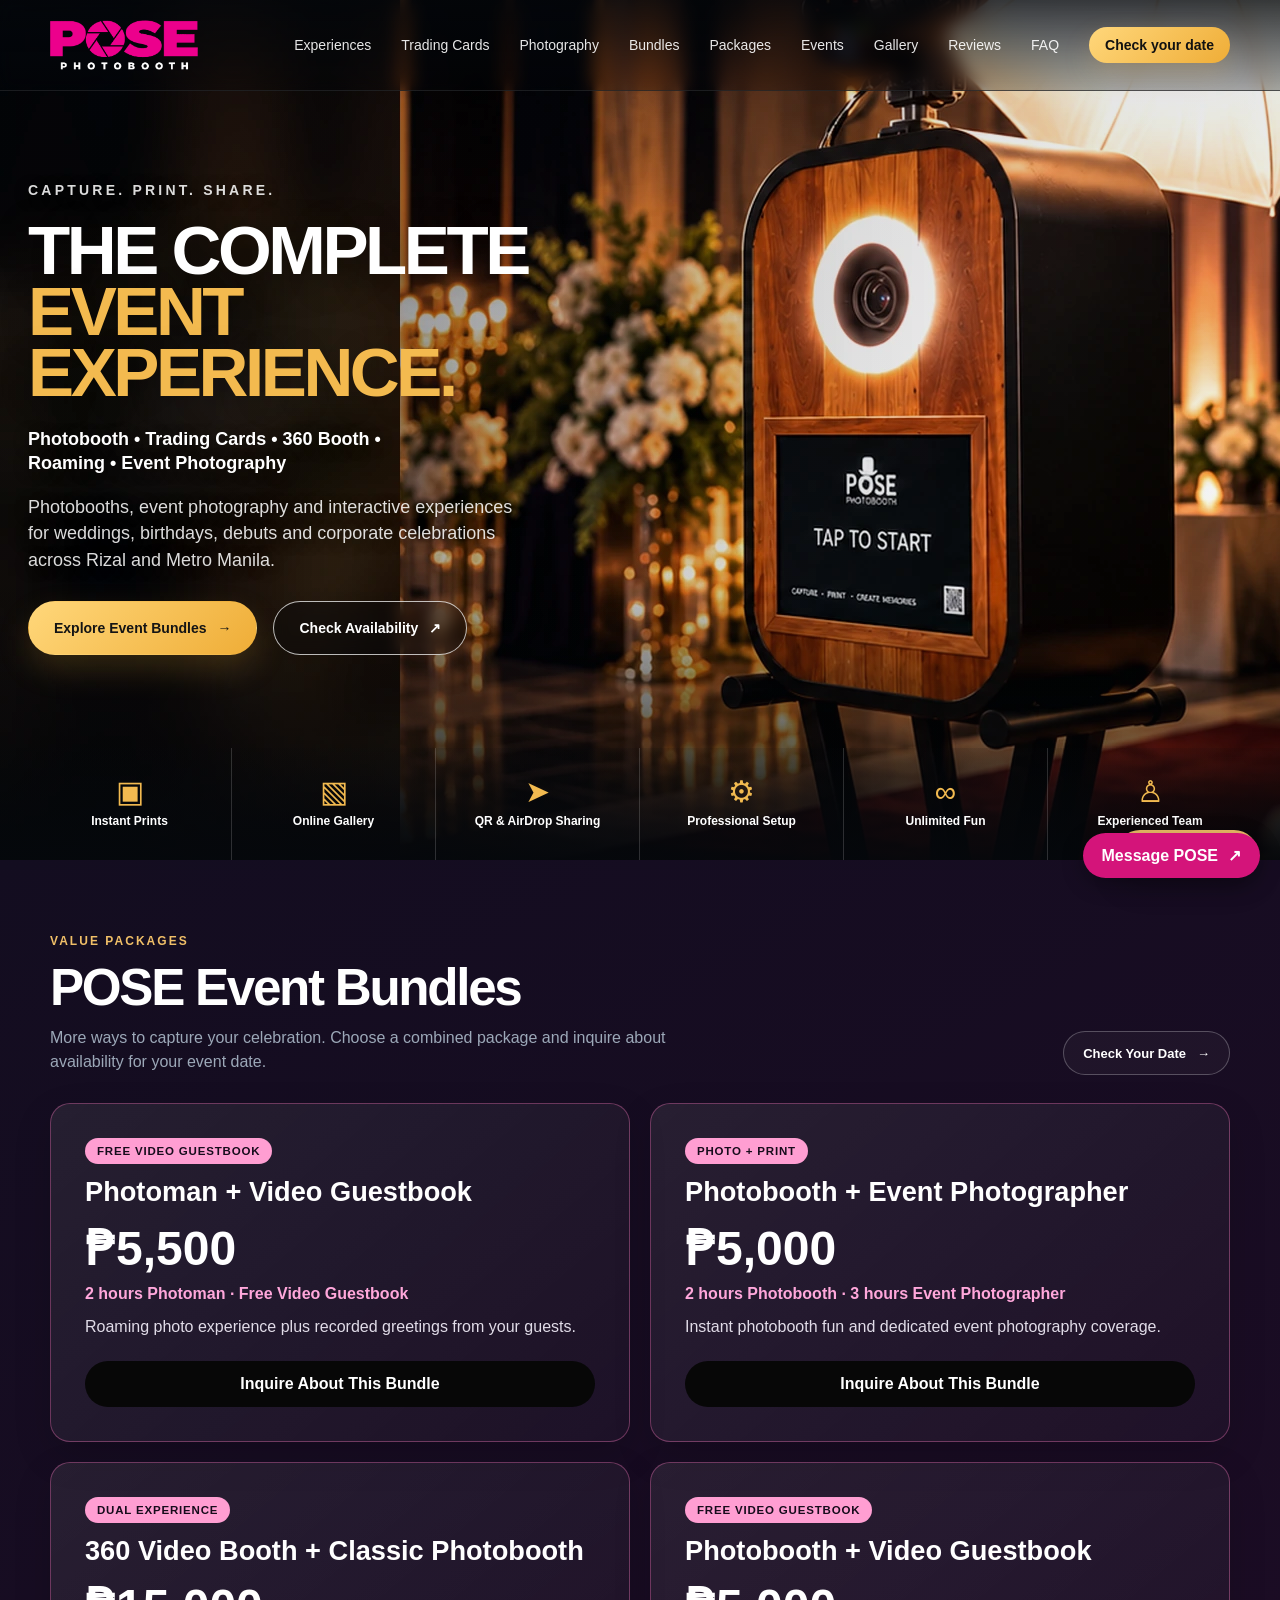
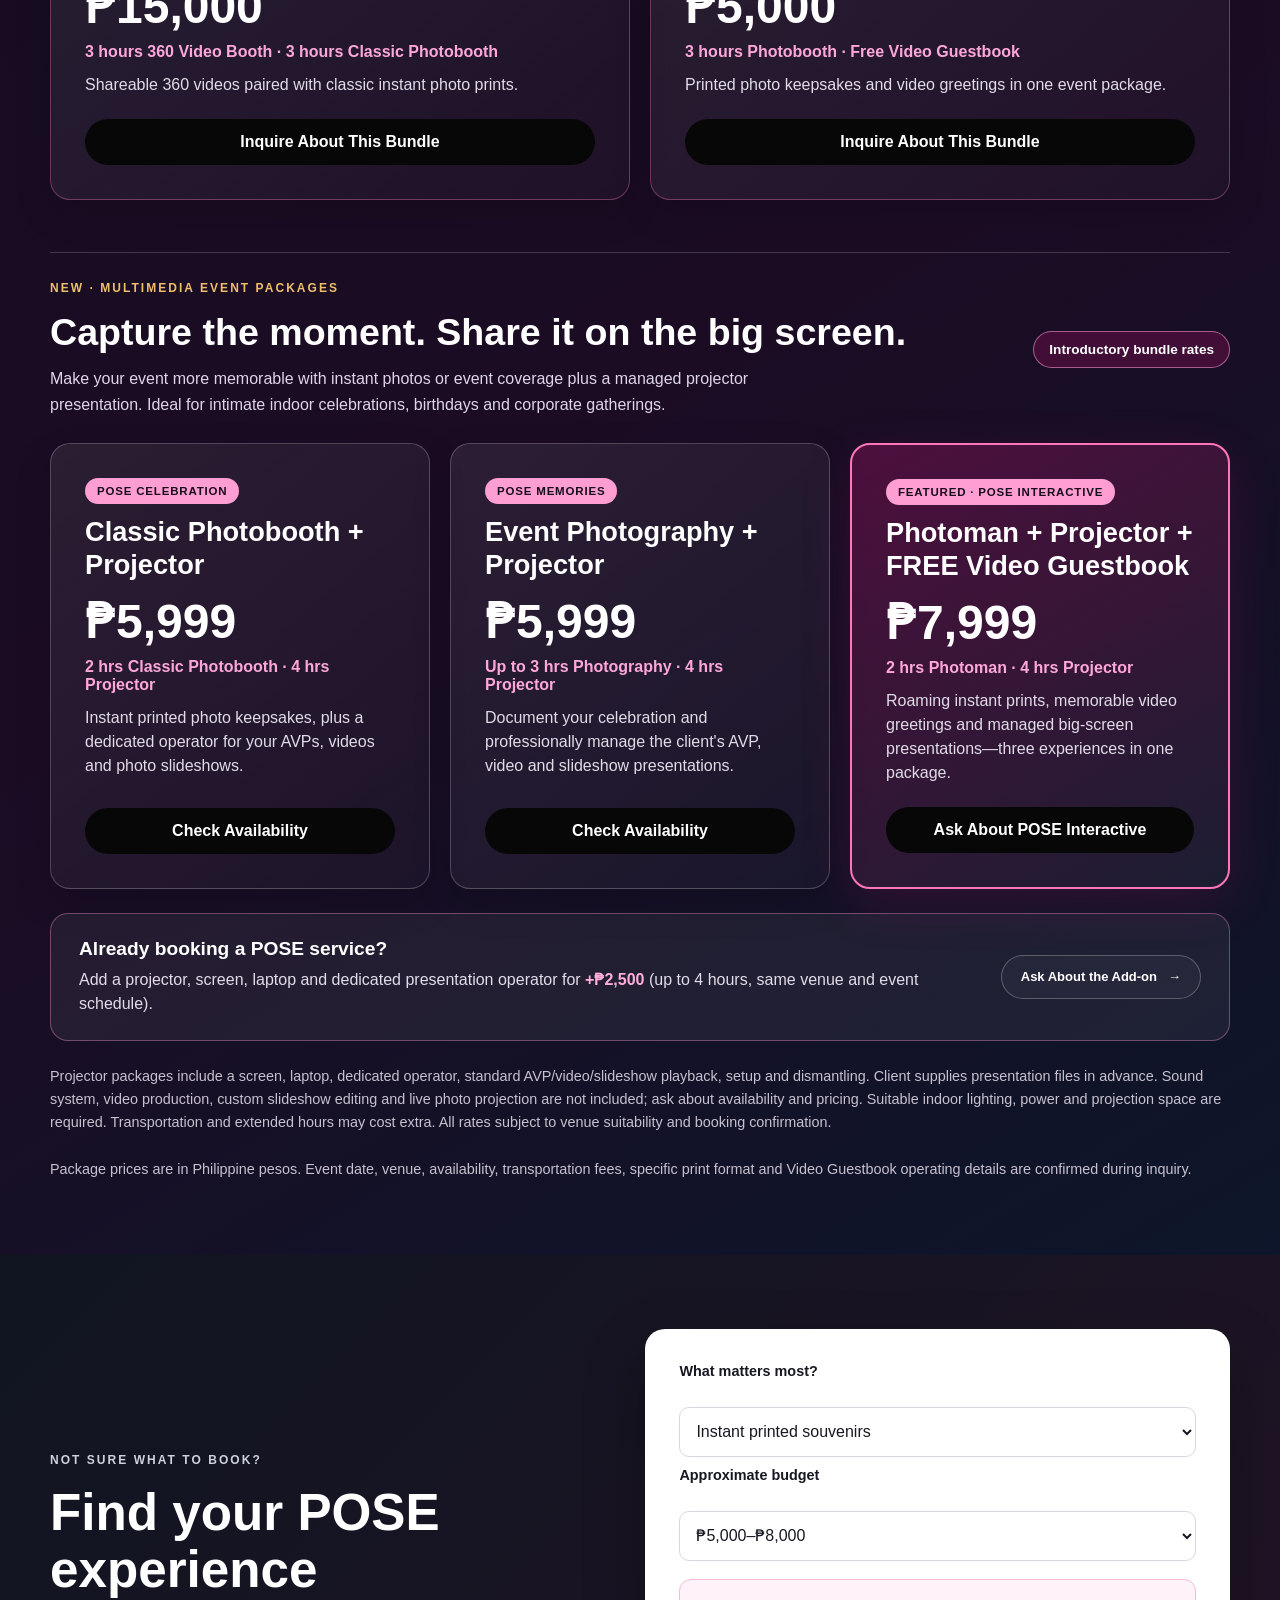
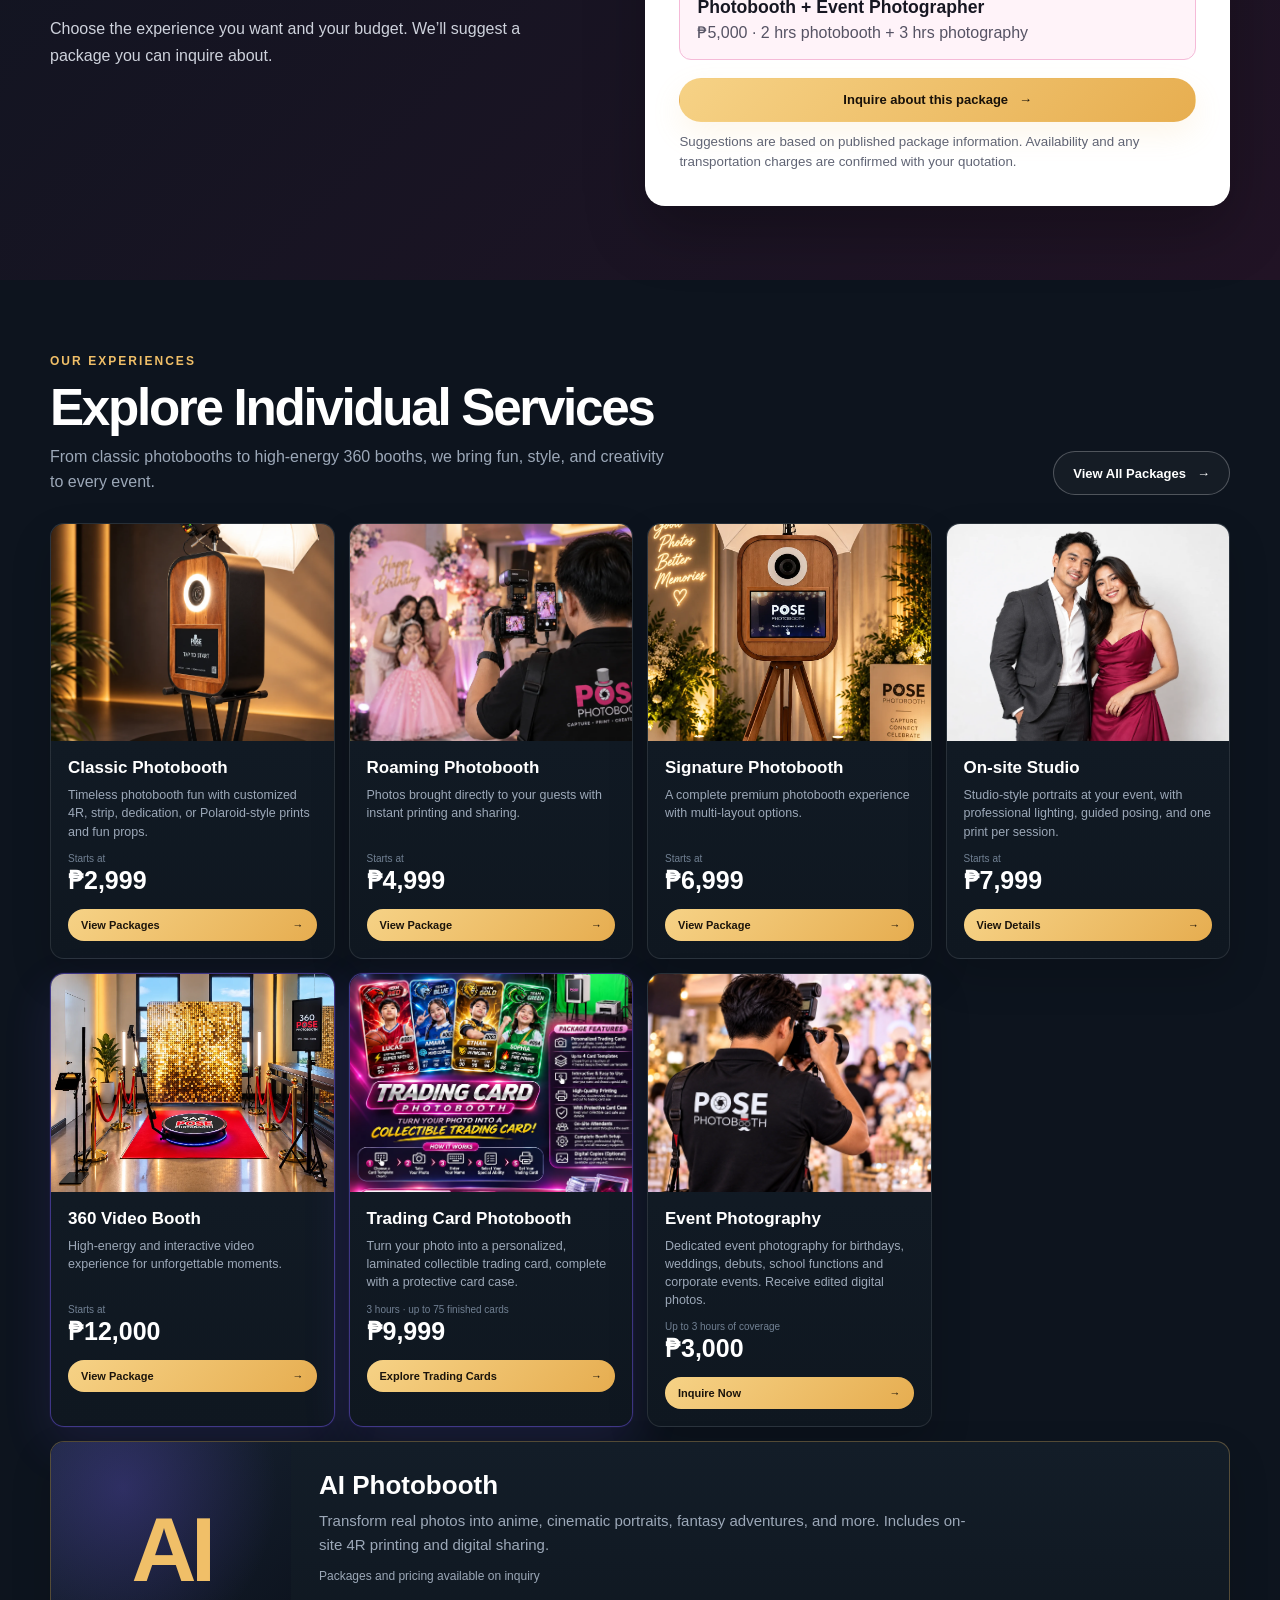
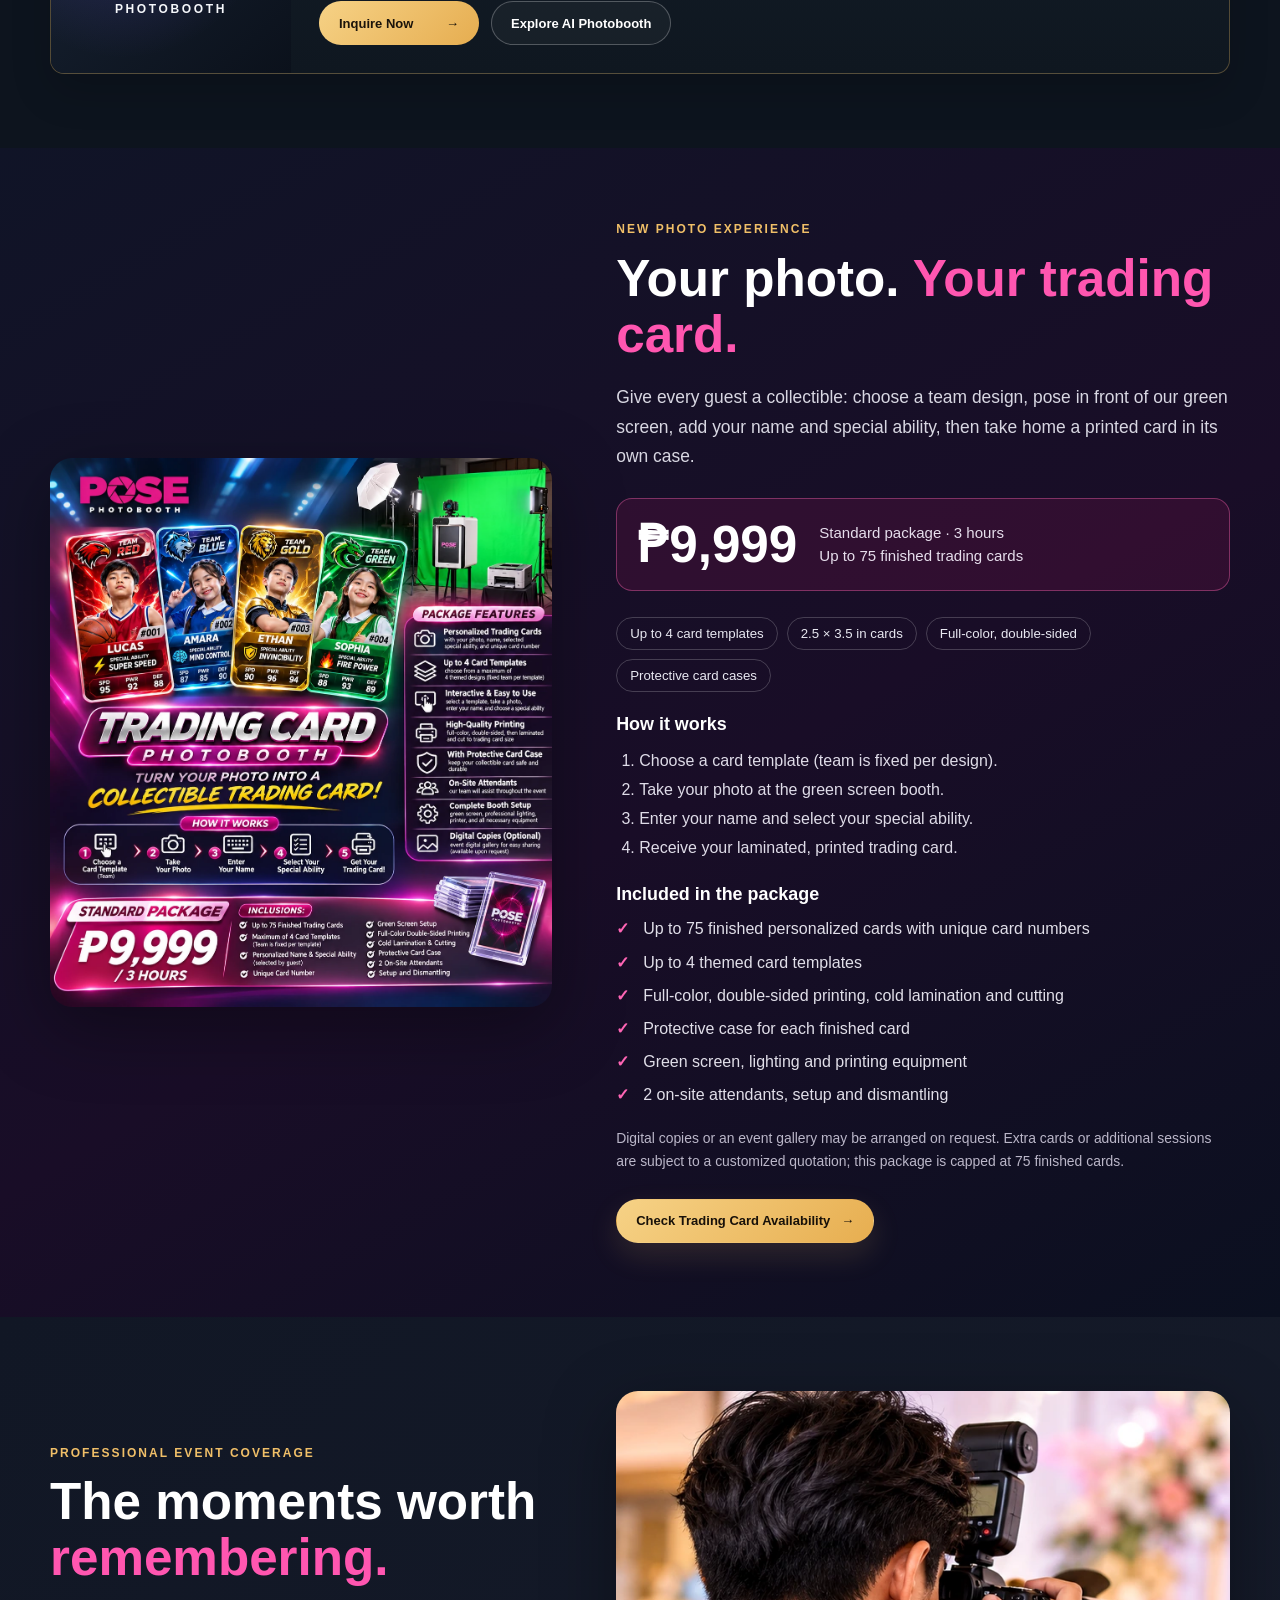
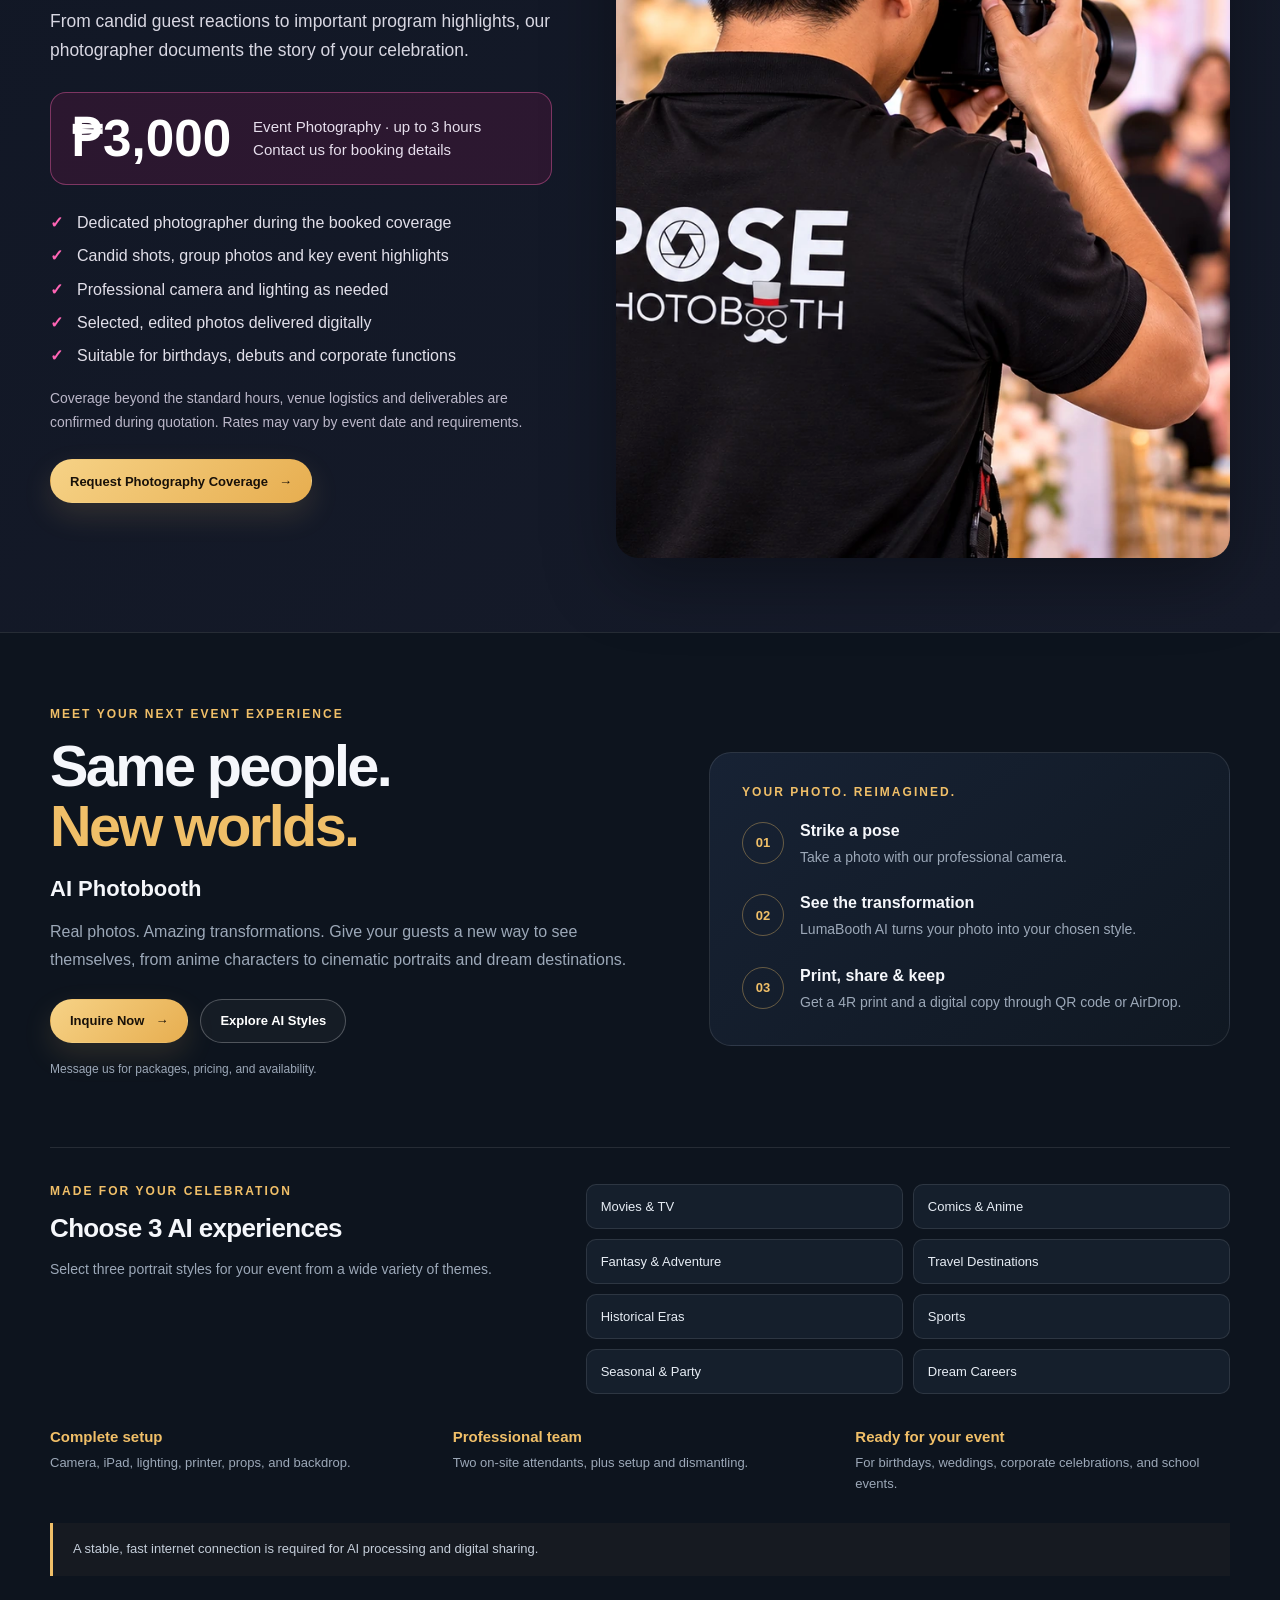
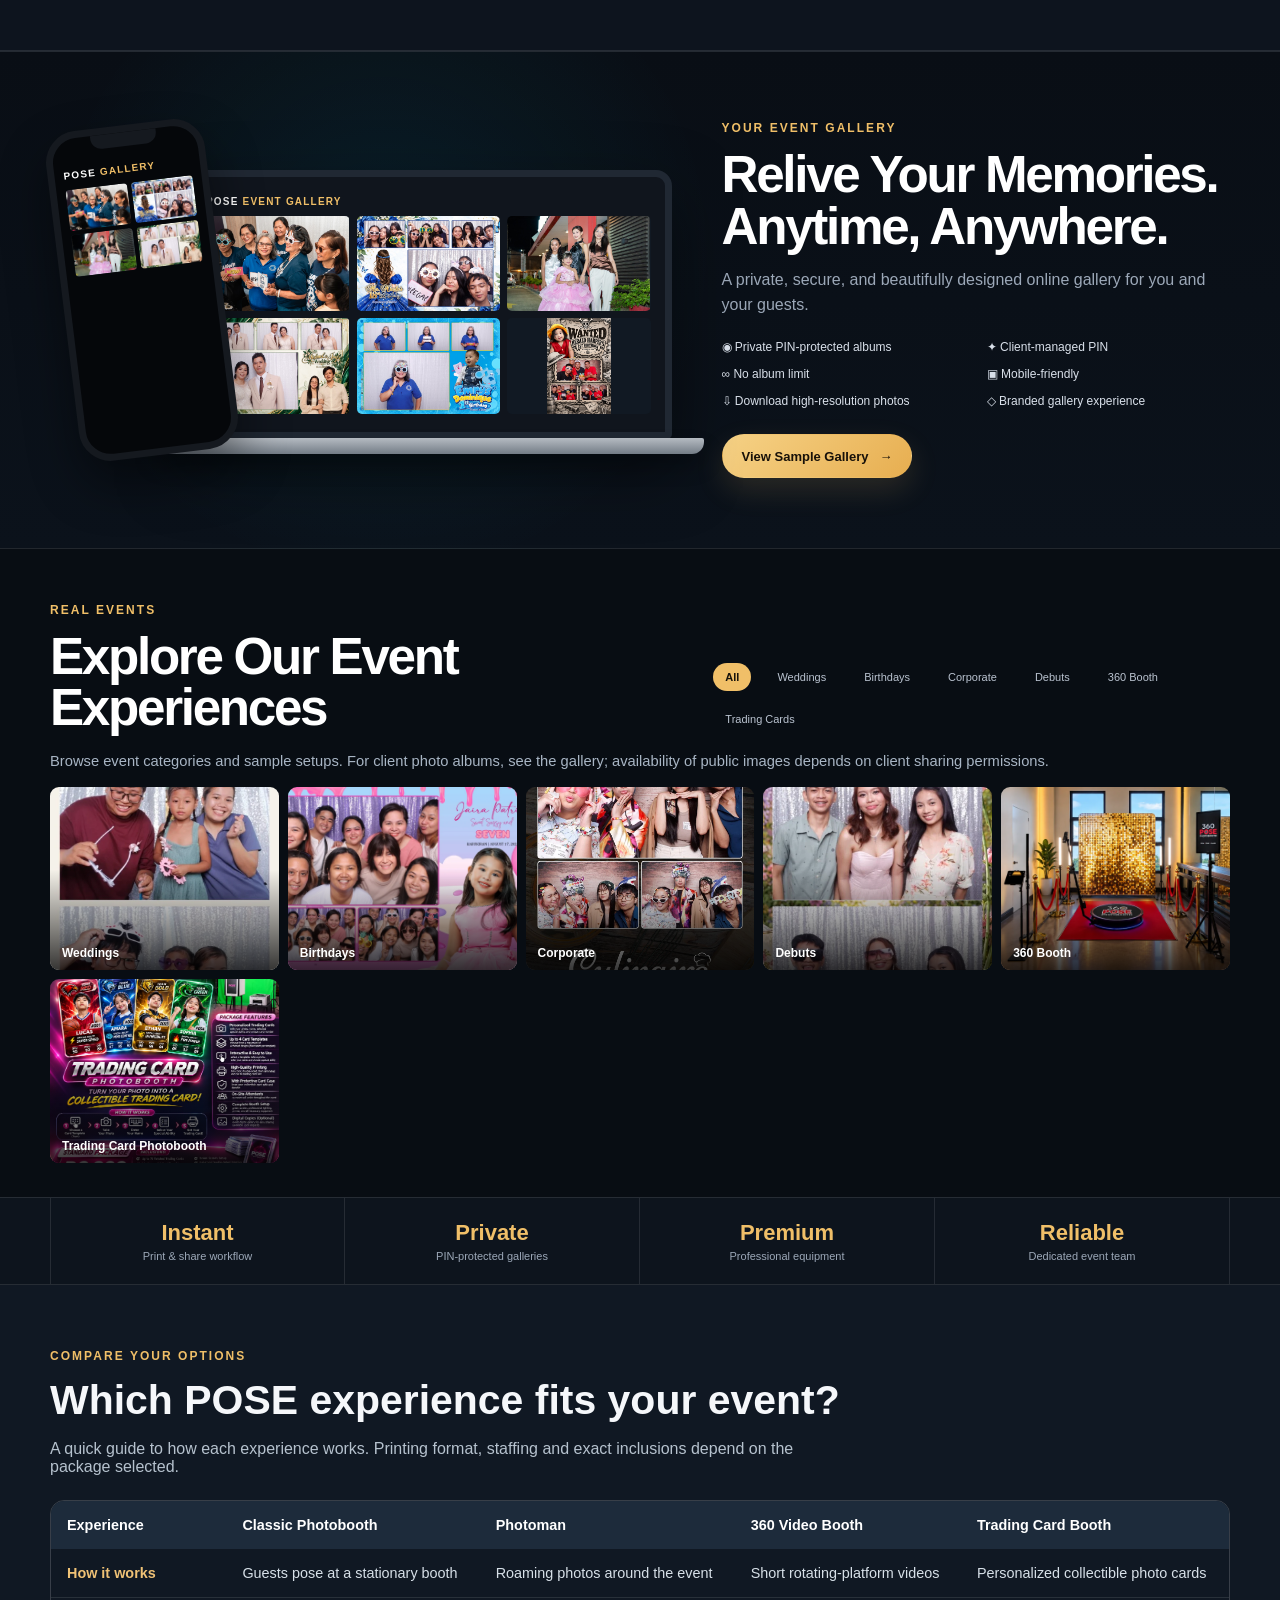
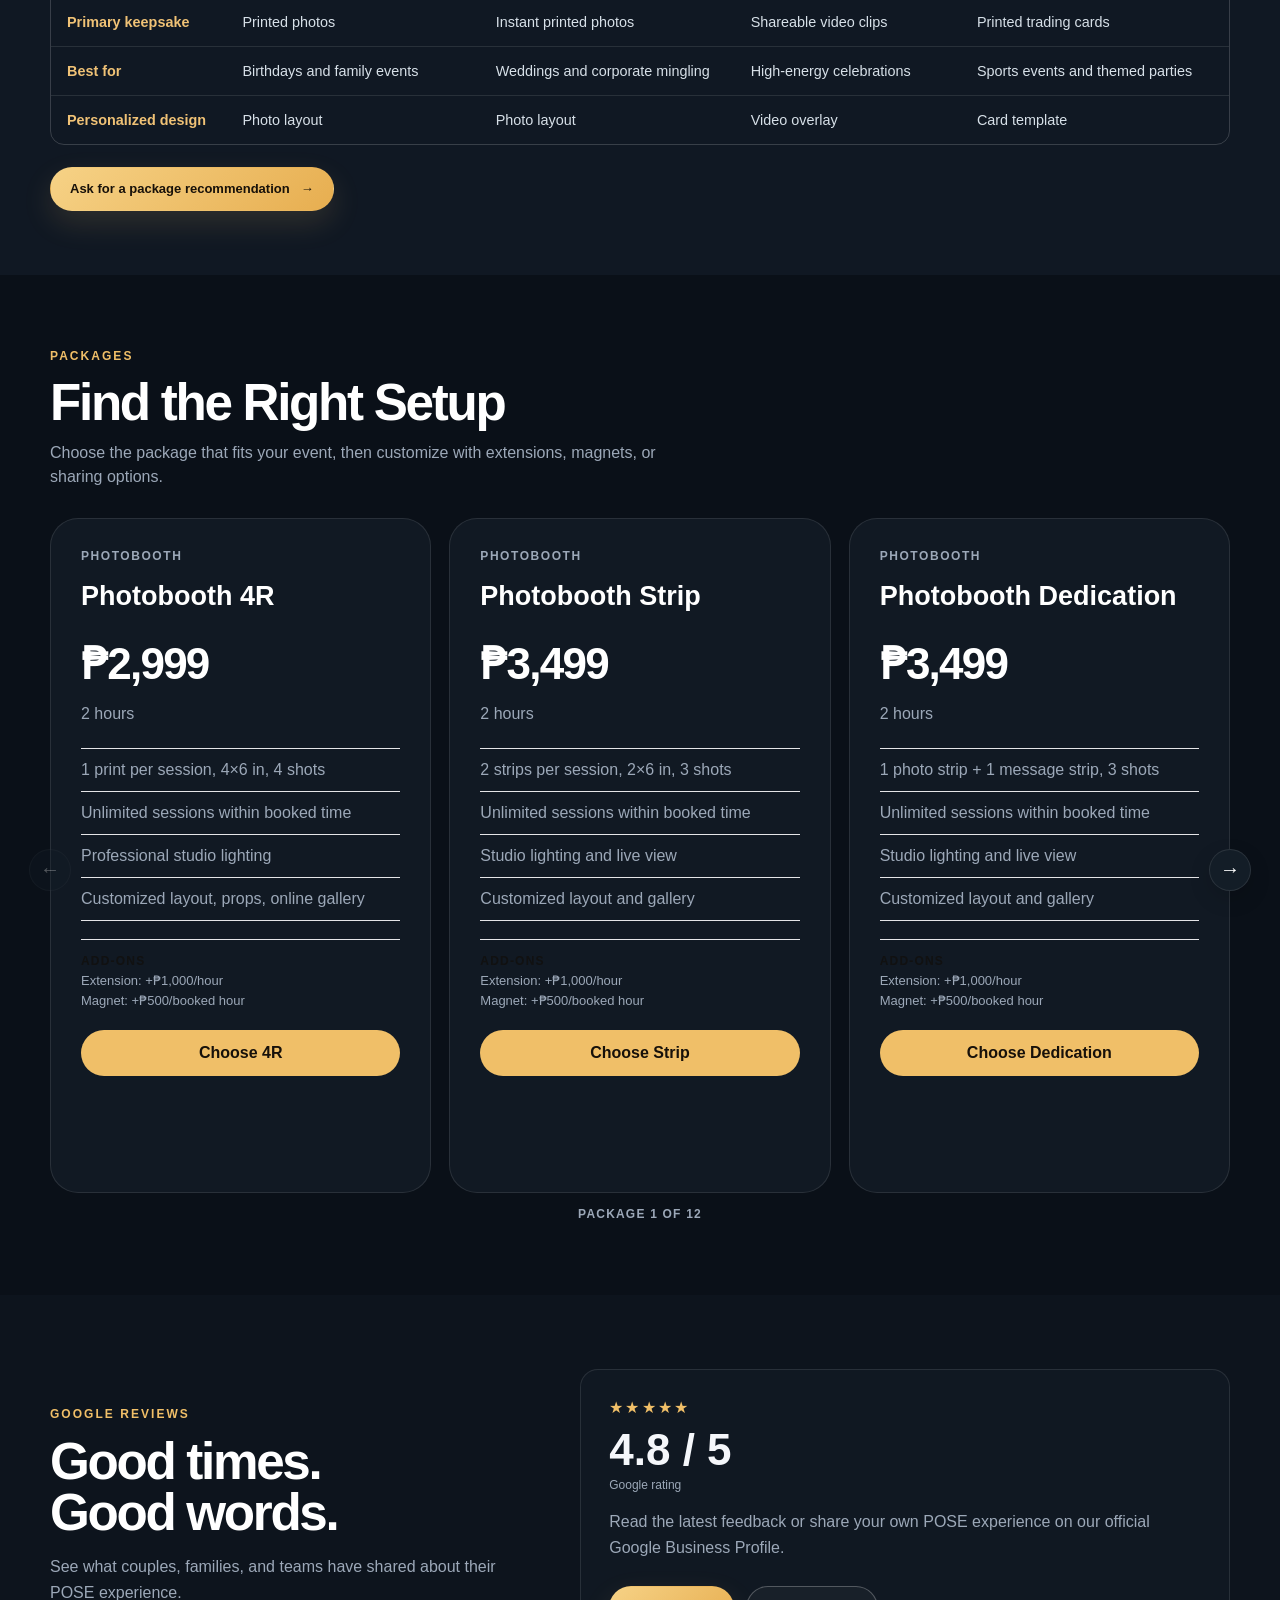
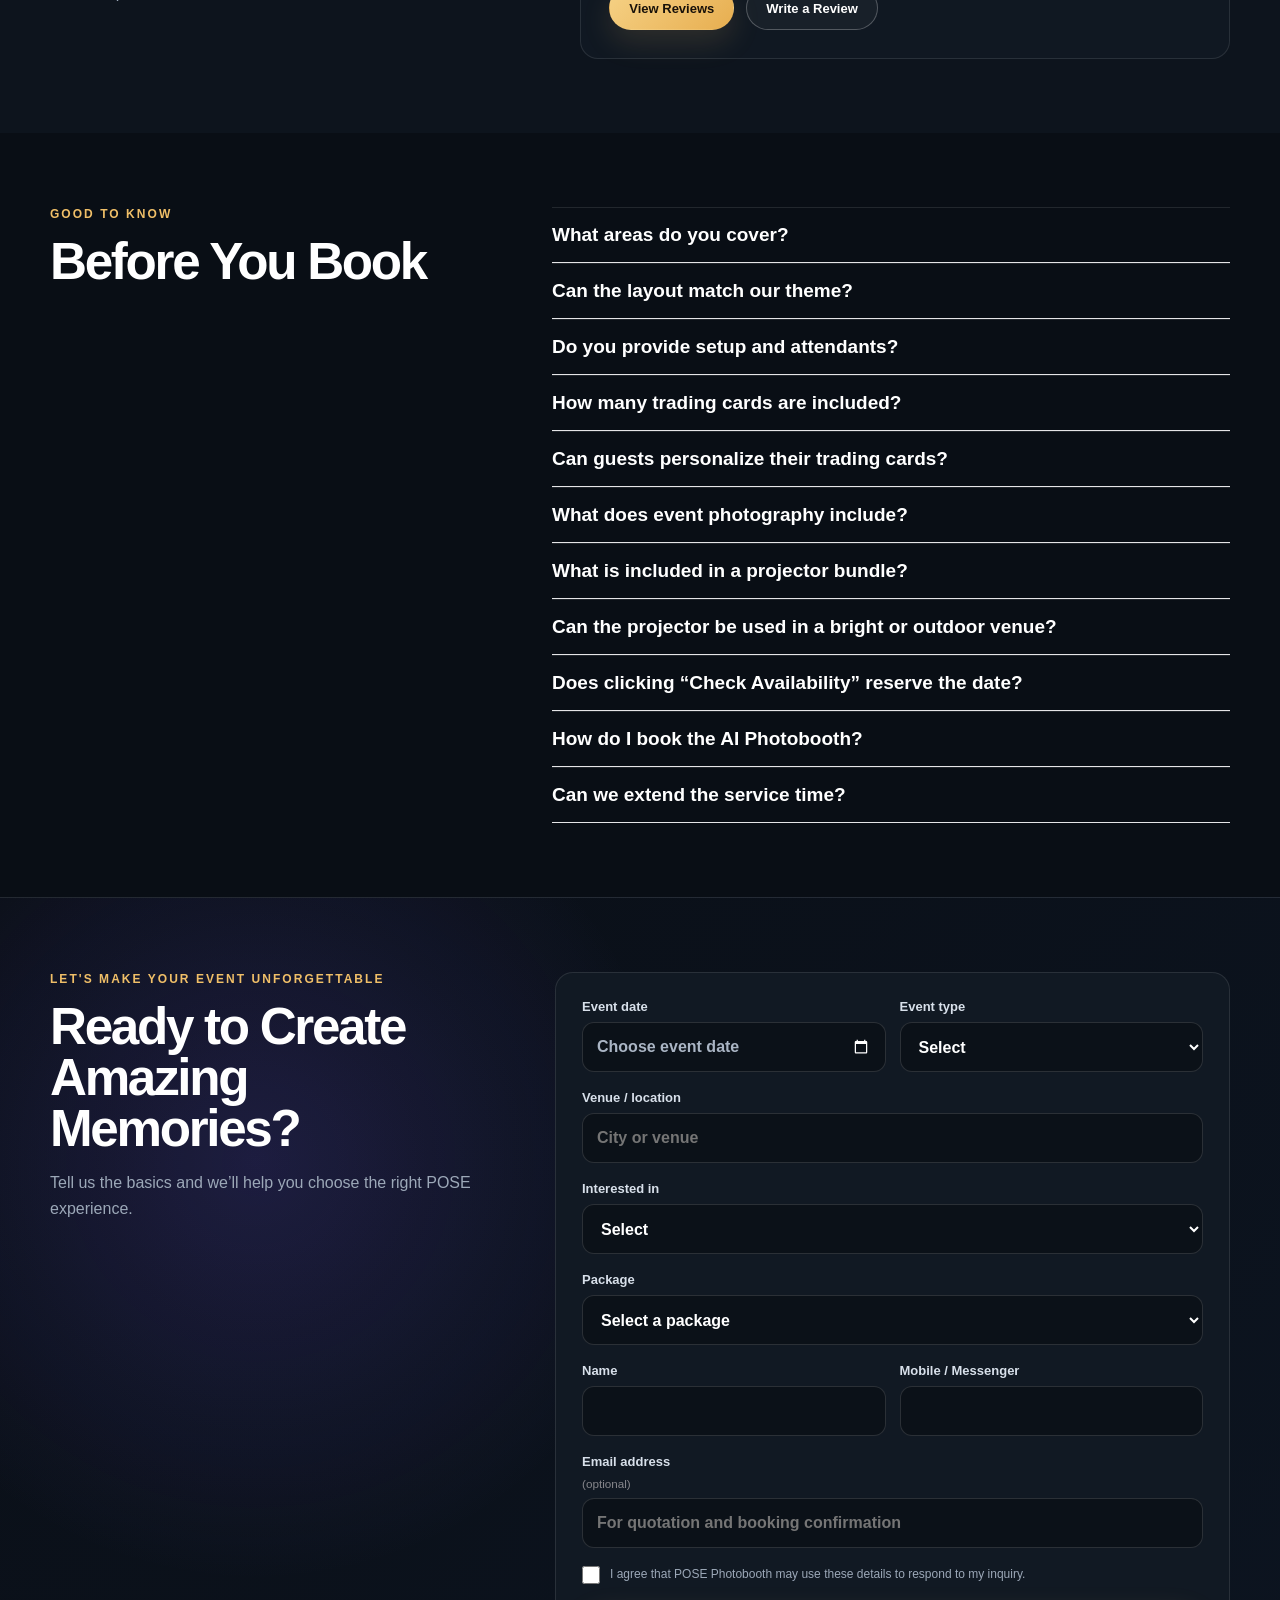
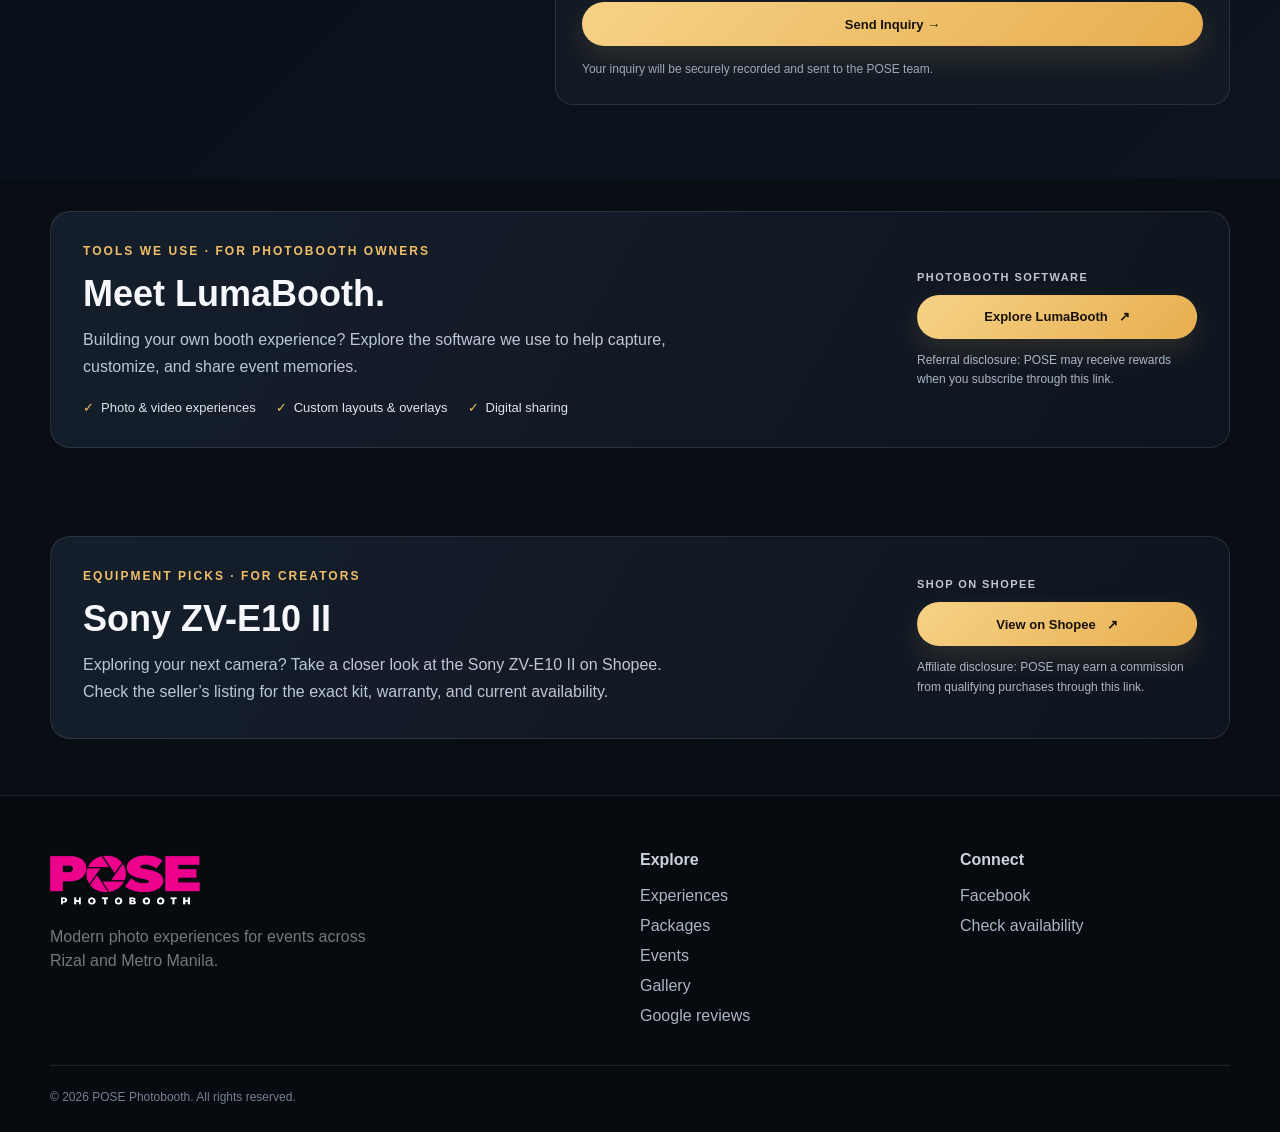
==== commit 99adeb0d: "v2.1 gallery comparison tracking" ====
--- a/index.html
+++ b/index.html
@@ -3,10 +3,10 @@
   <head>
     <meta charset="utf-8" />
     <meta name="viewport" content="width=device-width,initial-scale=1" />
-    <title>POSE Photobooth | AI Photobooth, Photobooth & 360 Video Booth</title>
+    <title>POSE Photobooth | Event Bundles, Photography & Interactive Photo Experiences</title>
     <meta
       name="description"
-      content="POSE Photobooth creates modern photo experiences for birthdays, weddings, debuts and corporate events across Rizal and Metro Manila."
+      content="Book POSE Photobooth for photobooths, Photoman, event photography, 360 video, trading cards and multimedia event bundles in Rizal and Metro Manila."
     />
     <meta property="og:type" content="business.business" />
     <meta
@@ -15,7 +15,7 @@
     />
     <meta
       property="og:description"
-      content="Photobooth, AI portraits, roaming photobooth, and 360 video experiences for events."
+      content="Photobooth, Photoman, event photography, 360 video, trading cards and multimedia event bundles in Rizal and Metro Manila."
     />
     <meta property="og:url" content="https://poseph.com/" />
     <meta
@@ -29,10 +29,11 @@
     <link rel="stylesheet" href="assets/css/styles.css?v=carousel-20260918" />
     <link
       rel="stylesheet"
-      href="assets/css/modern-home.css?v=20261015-lumabooth"
+      href="assets/css/modern-home.css?v=20261115-v21"
     />
     <script src="/assets/js/partials.js" defer></script>
     <link rel="stylesheet" href="/assets/css/shared-brand.css?v=20261102" />
+    <script type="application/ld+json">{"@context": "https://schema.org", "@type": "LocalBusiness", "name": "POSE Photobooth", "url": "https://poseph.com/", "telephone": "+639178760929", "email": "pose.photobooth.2017@gmail.com", "areaServed": [{"@type": "AdministrativeArea", "name": "Rizal, Philippines"}, {"@type": "Place", "name": "Metro Manila, Philippines"}], "description": "Photobooth, roaming photography, event photography, trading card photobooth, 360 video booth and event multimedia packages."}</script>
   </head>
   <body class="modern-home">
     <div data-shared-header></div>
@@ -46,19 +47,18 @@
               THE COMPLETE<br /><span>EVENT<br />EXPERIENCE.</span>
             </h1>
             <p class="mt-subline">
-              Photobooth • AI Photobooth • 360 Booth •<br />Roaming • Event
-              Photography
+              Photobooth • Trading Cards • 360 Booth •<br />Roaming • Event Photography
             </p>
             <p class="mt-lead">
-              Modern, stylish, and interactive experiences for weddings,
-              birthdays, debuts, corporate events and more.
+              Photobooths, event photography and interactive experiences for weddings,
+              birthdays, debuts and corporate celebrations across Rizal and Metro Manila.
             </p>
             <div class="mt-actions">
-              <a class="mt-btn mt-btn-gold" href="#experiences"
-                >Explore Experiences <span>→</span></a
+              <a class="mt-btn mt-btn-gold" href="#bundles"
+                >Explore Event Bundles <span>→</span></a
               >
-              <a class="mt-btn mt-btn-ghost" href="/gallery/"
-                >View Gallery <span>↗</span></a
+              <a class="mt-btn mt-btn-ghost" href="#availability"
+                >Check Availability <span>↗</span></a
               >
             </div>
           </div>
@@ -97,12 +97,114 @@
         </div>
       </section>
 
+      <section class="mt-section pose-bundles" id="bundles" aria-labelledby="bundles-title">
+        <div class="wrap">
+          <div class="mt-section-head">
+            <div>
+              <p class="mt-kicker">VALUE PACKAGES</p>
+              <h2 id="bundles-title">POSE Event Bundles</h2>
+              <p>More ways to capture your celebration. Choose a combined package and inquire about availability for your event date.</p>
+            </div>
+            <a class="mt-btn mt-btn-ghost" href="#availability">Check Your Date <span>→</span></a>
+          </div>
+          <div class="pose-bundle-grid">
+            <article class="pose-bundle-card">
+              <p class="pose-bundle-badge">FREE VIDEO GUESTBOOK</p>
+              <h3>Photoman + Video Guestbook</h3>
+              <p class="pose-bundle-price">₱5,500</p>
+              <p class="pose-bundle-duration">2 hours Photoman · Free Video Guestbook</p>
+              <p>Roaming photo experience plus recorded greetings from your guests.</p>
+              <a class="pill block" href="#availability" data-package="Photoman + Free Video Guestbook" data-service="Event Bundles">Inquire About This Bundle</a>
+            </article>
+            <article class="pose-bundle-card">
+              <p class="pose-bundle-badge">PHOTO + PRINT</p>
+              <h3>Photobooth + Event Photographer</h3>
+              <p class="pose-bundle-price">₱5,000</p>
+              <p class="pose-bundle-duration">2 hours Photobooth · 3 hours Event Photographer</p>
+              <p>Instant photobooth fun and dedicated event photography coverage.</p>
+              <a class="pill block" href="#availability" data-package="Photobooth + Event Photographer" data-service="Event Bundles">Inquire About This Bundle</a>
+            </article>
+            <article class="pose-bundle-card">
+              <p class="pose-bundle-badge">DUAL EXPERIENCE</p>
+              <h3>360 Video Booth + Classic Photobooth</h3>
+              <p class="pose-bundle-price">₱15,000</p>
+              <p class="pose-bundle-duration">3 hours 360 Video Booth · 3 hours Classic Photobooth</p>
+              <p>Shareable 360 videos paired with classic instant photo prints.</p>
+              <a class="pill block" href="#availability" data-package="360 Video Booth + Classic Photobooth" data-service="Event Bundles">Inquire About This Bundle</a>
+            </article>
+            <article class="pose-bundle-card">
+              <p class="pose-bundle-badge">FREE VIDEO GUESTBOOK</p>
+              <h3>Photobooth + Video Guestbook</h3>
+              <p class="pose-bundle-price">₱5,000</p>
+              <p class="pose-bundle-duration">3 hours Photobooth · Free Video Guestbook</p>
+              <p>Printed photo keepsakes and video greetings in one event package.</p>
+              <a class="pill block" href="#availability" data-package="Photobooth + Free Video Guestbook" data-service="Event Bundles">Inquire About This Bundle</a>
+            </article>
+          </div>
+          <div class="pose-multimedia-intro" id="multimedia-packages">
+            <div>
+              <p class="mt-kicker">NEW · MULTIMEDIA EVENT PACKAGES</p>
+              <h3>Capture the moment. Share it on the big screen.</h3>
+              <p>Make your event more memorable with instant photos or event coverage plus a managed projector presentation. Ideal for intimate indoor celebrations, birthdays and corporate gatherings.</p>
+            </div>
+            <span class="pose-multimedia-tag">Introductory bundle rates</span>
+          </div>
+          <div class="pose-bundle-grid pose-projector-grid">
+            <article class="pose-bundle-card pose-projector-card">
+              <p class="pose-bundle-badge">POSE CELEBRATION</p>
+              <h3>Classic Photobooth + Projector</h3>
+              <p class="pose-bundle-price">₱5,999</p>
+              <p class="pose-bundle-duration">2 hrs Classic Photobooth · 4 hrs Projector</p>
+              <p>Instant printed photo keepsakes, plus a dedicated operator for your AVPs, videos and photo slideshows.</p>
+              <a class="pill block" href="#availability" data-package="POSE Celebration — Classic Photobooth + Projector (₱5,999)" data-service="Event Bundles">Check Availability</a>
+            </article>
+            <article class="pose-bundle-card pose-projector-card">
+              <p class="pose-bundle-badge">POSE MEMORIES</p>
+              <h3>Event Photography + Projector</h3>
+              <p class="pose-bundle-price">₱5,999</p>
+              <p class="pose-bundle-duration">Up to 3 hrs Photography · 4 hrs Projector</p>
+              <p>Document your celebration and professionally manage the client's AVP, video and slideshow presentations.</p>
+              <a class="pill block" href="#availability" data-package="POSE Memories — Event Photography + Projector (₱5,999)" data-service="Event Bundles">Check Availability</a>
+            </article>
+            <article class="pose-bundle-card pose-projector-card pose-projector-featured">
+              <p class="pose-bundle-badge">FEATURED · POSE INTERACTIVE</p>
+              <h3>Photoman + Projector + FREE Video Guestbook</h3>
+              <p class="pose-bundle-price">₱7,999</p>
+              <p class="pose-bundle-duration">2 hrs Photoman · 4 hrs Projector</p>
+              <p>Roaming instant prints, memorable video greetings and managed big-screen presentations—three experiences in one package.</p>
+              <a class="pill block" href="#availability" data-package="POSE Interactive — Photoman + Projector + Free Video Guestbook (₱7,999)" data-service="Event Bundles">Ask About POSE Interactive</a>
+            </article>
+          </div>
+          <div class="pose-projector-addon">
+            <div><strong>Already booking a POSE service?</strong><p>Add a projector, screen, laptop and dedicated presentation operator for <b>+₱2,500</b> (up to 4 hours, same venue and event schedule).</p></div>
+            <a class="mt-btn mt-btn-ghost" href="#availability" data-package="Projector Presentation Add-on (+₱2,500)" data-service="Event Add-ons">Ask About the Add-on <span>→</span></a>
+          </div>
+          <p class="pose-bundle-note">Projector packages include a screen, laptop, dedicated operator, standard AVP/video/slideshow playback, setup and dismantling. Client supplies presentation files in advance. Sound system, video production, custom slideshow editing and live photo projection are not included; ask about availability and pricing. Suitable indoor lighting, power and projection space are required. Transportation and extended hours may cost extra. All rates subject to venue suitability and booking confirmation.</p>
+          <p class="pose-bundle-note">Package prices are in Philippine pesos. Event date, venue, availability, transportation fees, specific print format and Video Guestbook operating details are confirmed during inquiry.</p>
+        </div>
+      </section>
+
+      <section class="pose-finder mt-section" id="package-finder" aria-labelledby="finder-heading">
+        <div class="wrap pose-finder-inner">
+          <div><p class="mt-kicker">NOT SURE WHAT TO BOOK?</p><h2 id="finder-heading">Find your POSE experience</h2><p>Choose the experience you want and your budget. We’ll suggest a package you can inquire about.</p></div>
+          <div class="pose-finder-panel">
+            <label for="finderGoal">What matters most?</label>
+            <select id="finderGoal"><option value="prints">Instant printed souvenirs</option><option value="roaming">Roaming photos &amp; guest interaction</option><option value="coverage">Event photography coverage</option><option value="video">360 video experience</option></select>
+            <label for="finderBudget">Approximate budget</label>
+            <select id="finderBudget"><option value="low">Under ₱5,000</option><option value="mid" selected>₱5,000–₱8,000</option><option value="high">Above ₱8,000</option></select>
+            <div class="pose-finder-result" id="finderResult" role="status" aria-live="polite"><strong>Photobooth + Event Photographer</strong><span>₱5,000 • 2 hrs photobooth + 3 hrs photography</span></div>
+            <a href="#availability" class="mt-btn mt-btn-gold" id="finderInquire">Inquire about this package <span>→</span></a>
+            <small>Suggestions are based on published package information. Availability and any transportation charges are confirmed with your quotation.</small>
+          </div>
+        </div>
+      </section>
+
       <section class="mt-section mt-services" id="experiences">
         <div class="wrap">
           <div class="mt-section-head">
             <div>
               <p class="mt-kicker">OUR EXPERIENCES</p>
-              <h2>Choose Your Experience</h2>
+              <h2>Explore Individual Services</h2>
               <p>
                 From classic photobooths to high-energy 360 booths, we bring
                 fun, style, and creativity to every event.
@@ -232,6 +334,18 @@
               </div>
             </article>
 
+            <article class="mt-service-card mt-service-featured">
+              <div class="mt-service-image mt-trading-service-image">
+                <img src="assets/images/trading-card-photobooth.webp" alt="POSE Trading Card Photobooth — four custom team card designs and complete green screen setup" loading="lazy" />
+              </div>
+              <div class="mt-service-body">
+                <h3>Trading Card Photobooth</h3>
+                <p>Turn your photo into a personalized, laminated collectible trading card, complete with a protective card case.</p>
+                <small>3 hours · up to 75 finished cards</small><strong class="mt-price">₱9,999</strong>
+                <a href="#trading-cards" class="mt-card-btn">Explore Trading Cards <span>→</span></a>
+              </div>
+            </article>
+
             <article class="mt-service-card">
               <div class="mt-service-image">
                 <img
@@ -243,11 +357,11 @@
               <div class="mt-service-body">
                 <h3>Event Photography</h3>
                 <p>
-                  Natural candids, key moments, and beautiful event coverage by
-                  a dedicated photographer.
+                  Dedicated event photography for birthdays, weddings, debuts,
+                  school functions and corporate events. Receive edited digital photos.
                 </p>
-                <small>Starts at</small>
-                <strong class="mt-price">₱2,500</strong>
+                <small>Up to 3 hours of coverage</small>
+                <strong class="mt-price">₱3,000</strong>
                 <a
                   href="#availability"
                   class="mt-card-btn"
@@ -284,6 +398,62 @@
               </div>
             </article>
           </div>
+        </div>
+      </section>
+
+      <section class="mt-section mt-trading" id="trading-cards" aria-labelledby="trading-title">
+        <div class="wrap">
+          <div class="mt-special-grid">
+            <div class="mt-special-art">
+              <img src="assets/images/trading-card-photobooth.webp" alt="Sample collectible trading card designs and the POSE Trading Card Photobooth setup" loading="lazy" />
+            </div>
+            <div class="mt-special-content">
+              <p class="mt-kicker">NEW PHOTO EXPERIENCE</p>
+              <h2 id="trading-title">Your photo. <span>Your trading card.</span></h2>
+              <p class="mt-special-lead">Give every guest a collectible: choose a team design, pose in front of our green screen, add your name and special ability, then take home a printed card in its own case.</p>
+              <div class="mt-special-price"><strong>₱9,999</strong><span>Standard package · 3 hours<br />Up to 75 finished trading cards</span></div>
+              <div class="mt-detail-tags"><span>Up to 4 card templates</span><span>2.5 × 3.5 in cards</span><span>Full-color, double-sided</span><span>Protective card cases</span></div>
+              <h3>How it works</h3>
+              <ol class="mt-step-list">
+                <li>Choose a card template (team is fixed per design).</li>
+                <li>Take your photo at the green screen booth.</li>
+                <li>Enter your name and select your special ability.</li>
+                <li>Receive your laminated, printed trading card.</li>
+              </ol>
+              <h3>Included in the package</h3>
+              <ul class="mt-special-checks">
+                <li>Up to 75 finished personalized cards with unique card numbers</li>
+                <li>Up to 4 themed card templates</li>
+                <li>Full-color, double-sided printing, cold lamination and cutting</li>
+                <li>Protective case for each finished card</li>
+                <li>Green screen, lighting and printing equipment</li>
+                <li>2 on-site attendants, setup and dismantling</li>
+              </ul>
+              <p class="mt-special-note">Digital copies or an event gallery may be arranged on request. Extra cards or additional sessions are subject to a customized quotation; this package is capped at 75 finished cards.</p>
+              <a class="mt-btn mt-btn-gold" href="#availability" data-package="Trading Card Photobooth" data-service="Trading Card Photobooth">Check Trading Card Availability <span>→</span></a>
+            </div>
+          </div>
+        </div>
+      </section>
+
+      <section class="mt-section mt-photography" id="event-photography" aria-labelledby="photography-title">
+        <div class="wrap mt-special-grid mt-photo-grid">
+          <div class="mt-special-content">
+            <p class="mt-kicker">PROFESSIONAL EVENT COVERAGE</p>
+            <h2 id="photography-title">The moments worth <span>remembering.</span></h2>
+            <p class="mt-special-lead">From candid guest reactions to important program highlights, our photographer documents the story of your celebration.</p>
+            <div class="mt-special-price"><strong>₱3,000</strong><span>Event Photography · up to 3 hours<br />Contact us for booking details</span></div>
+            <ul class="mt-special-checks">
+              <li>Dedicated photographer during the booked coverage</li>
+              <li>Candid shots, group photos and key event highlights</li>
+              <li>Professional camera and lighting as needed</li>
+              <li>Selected, edited photos delivered digitally</li>
+              <li>Suitable for birthdays, debuts and corporate functions</li>
+            </ul>
+            <p class="mt-special-note">Coverage beyond the standard hours, venue logistics and deliverables are confirmed during quotation. Rates may vary by event date and requirements.</p>
+            <a class="mt-btn mt-btn-gold" href="#availability" data-package="Event Photography Inquiry" data-service="Event Photography">Request Photography Coverage <span>→</span></a>
+          </div>
+          <div class="mt-special-art mt-photo-art"><img src="assets/images/event-photographer.webp" alt="Professional photographer providing POSE event photography coverage" loading="lazy" /></div>
         </div>
       </section>
 
@@ -502,45 +672,51 @@
           <div class="mt-gallery-head">
             <div>
               <p class="mt-kicker">REAL EVENTS</p>
-              <h2>Moments from Our Clients</h2>
-            </div>
-            <div class="mt-gallery-tabs" aria-label="Gallery categories">
-              <span class="active">All</span><span>Weddings</span
-              ><span>Birthdays</span><span>Corporate</span><span>Debuts</span
-              ><span>360 Booth</span>
-            </div>
-          </div>
+              <h2>Explore Our Event Experiences</h2>
+            </div>
+            <div class="mt-gallery-tabs" role="group" aria-label="Filter portfolio categories">
+              <button type="button" class="active" data-gallery-filter="all" aria-pressed="true">All</button>
+              <button type="button" data-gallery-filter="weddings" aria-pressed="false">Weddings</button>
+              <button type="button" data-gallery-filter="birthdays" aria-pressed="false">Birthdays</button>
+              <button type="button" data-gallery-filter="corporate" aria-pressed="false">Corporate</button>
+              <button type="button" data-gallery-filter="debuts" aria-pressed="false">Debuts</button>
+              <button type="button" data-gallery-filter="360" aria-pressed="false">360 Booth</button>
+              <button type="button" data-gallery-filter="trading" aria-pressed="false">Trading Cards</button>
+            </div>
+          </div>
+          <p class="pose-gallery-note">Browse event categories and sample setups. For client photo albums, see the gallery; availability of public images depends on client sharing permissions.</p>
           <div class="mt-event-grid">
-            <a href="/gallery/" class="mt-event-card"
-              ><img
+            <a href="/gallery/" class="mt-event-card" data-gallery-category="weddings"
+              ><img loading="lazy" decoding="async"
                 src="assets/images/wedding.webp"
                 alt="POSE wedding event"
               /><span>Weddings</span></a
             >
-            <a href="/gallery/" class="mt-event-card"
-              ><img
+            <a href="/gallery/" class="mt-event-card" data-gallery-category="birthdays"
+              ><img loading="lazy" decoding="async"
                 src="assets/images/birthday.webp"
                 alt="POSE birthday event"
               /><span>Birthdays</span></a
             >
-            <a href="/gallery/" class="mt-event-card"
-              ><img
+            <a href="/gallery/" class="mt-event-card" data-gallery-category="corporate"
+              ><img loading="lazy" decoding="async"
                 src="assets/images/corporate.webp"
                 alt="POSE corporate event"
               /><span>Corporate</span></a
             >
-            <a href="/gallery/" class="mt-event-card"
-              ><img
+            <a href="/gallery/" class="mt-event-card" data-gallery-category="debuts"
+              ><img loading="lazy" decoding="async"
                 src="assets/images/debut.webp"
                 alt="POSE debut event"
               /><span>Debuts</span></a
             >
-            <a href="/gallery/" class="mt-event-card"
-              ><img
+            <a href="/gallery/" class="mt-event-card" data-gallery-category="360"
+              ><img loading="lazy" decoding="async"
                 src="assets/images/booth-360.webp"
                 alt="POSE 360 booth event"
               /><span>360 Booth</span></a
             >
+            <a href="#availability" class="mt-event-card" data-gallery-category="trading" data-package="Trading Card Photobooth" data-service="Trading Card Photobooth"><img loading="lazy" decoding="async" src="assets/images/trading-card-photobooth.webp" alt="POSE Trading Card Photobooth package sample" /><span>Trading Card Photobooth</span></a>
           </div>
         </div>
       </section>
@@ -553,6 +729,25 @@
           </div>
           <div><strong>Premium</strong><span>Professional equipment</span></div>
           <div><strong>Reliable</strong><span>Dedicated event team</span></div>
+        </div>
+      </section>
+
+
+      <section class="pose-compare mt-section" id="compare-packages" aria-labelledby="pose-compare-title">
+        <div class="wrap">
+          <p class="mt-kicker">COMPARE YOUR OPTIONS</p>
+          <h2 id="pose-compare-title">Which POSE experience fits your event?</h2>
+          <p class="pose-compare-intro">A quick guide to how each experience works. Printing format, staffing and exact inclusions depend on the package selected.</p>
+          <div class="pose-table-scroll" role="region" aria-label="Photobooth experience comparison" tabindex="0">
+            <table class="pose-comparison"><thead><tr><th scope="col">Experience</th><th scope="col">Classic Photobooth</th><th scope="col">Photoman</th><th scope="col">360 Video Booth</th><th scope="col">Trading Card Booth</th></tr></thead>
+            <tbody>
+              <tr><th scope="row">How it works</th><td>Guests pose at a stationary booth</td><td>Roaming photos around the event</td><td>Short rotating-platform videos</td><td>Personalized collectible photo cards</td></tr>
+              <tr><th scope="row">Primary keepsake</th><td>Printed photos</td><td>Instant printed photos</td><td>Shareable video clips</td><td>Printed trading cards</td></tr>
+              <tr><th scope="row">Best for</th><td>Birthdays and family events</td><td>Weddings and corporate mingling</td><td>High-energy celebrations</td><td>Sports events and themed parties</td></tr>
+              <tr><th scope="row">Personalized design</th><td>Photo layout</td><td>Photo layout</td><td>Video overlay</td><td>Card template</td></tr>
+            </tbody></table>
+          </div>
+          <a class="mt-btn mt-btn-gold" href="#availability" data-package="Photobooth 4R" data-service="Classic Photobooth">Ask for a package recommendation <span aria-hidden="true">→</span></a>
         </div>
       </section>
 
@@ -797,12 +992,25 @@
                   >Choose 360</a
                 >
               </article>
+              <article class="price-card mt-trading-package">
+                <p class="eyebrow">COLLECTIBLE PHOTO EXPERIENCE</p>
+                <h3>Trading Card Photobooth</h3>
+                <p class="price">₱9,999</p>
+                <p class="muted">3 hours · up to 75 finished cards</p>
+                <ul>
+                  <li>Up to 4 templates, team fixed by design</li>
+                  <li>Personalized name, ability &amp; card number</li>
+                  <li>Full-color double-sided printing &amp; lamination</li>
+                  <li>Green screen, card cases &amp; 2 attendants</li>
+                </ul>
+                <a class="pill block" href="#availability" data-package="Trading Card Photobooth" data-service="Trading Card Photobooth">Choose Trading Cards</a>
+              </article>
               <article class="price-card">
                 <p class="eyebrow">EVENT COVERAGE</p>
                 <h3>Event Photography</h3>
-                <p class="mt-ai-quote">Capture every moment.</p>
+                <p class="price">₱3,000</p>
                 <p class="muted">
-                  Starts at ₱2,500 • Final pricing depends on event coverage
+                  Up to 3 hours of event photography
                 </p>
                 <ul>
                   <li>Dedicated event photographer</li>
@@ -840,7 +1048,7 @@
                 >
               </article>
             </div>
-            <p class="carousel-status" aria-live="polite">Package 1 of 11</p>
+            <p class="carousel-status" aria-live="polite">Package 1 of 12</p>
           </div>
         </div>
       </section>
@@ -910,6 +1118,21 @@
               </p>
             </details>
             <details>
+              <summary>How many trading cards are included?</summary>
+              <p>The ₱9,999, 3-hour Trading Card Photobooth package includes up to 75 finished, laminated cards with protective cases. The package includes up to four designs, with a fixed team assigned to each template. Additional cards or sessions require a separate quotation.</p>
+            </details>
+            <details>
+              <summary>Can guests personalize their trading cards?</summary>
+              <p>Yes. Guests can enter their names and select a special ability. Each card also has a unique card number. Team selection follows the chosen template design.</p>
+            </details>
+            <details>
+              <summary>What does event photography include?</summary>
+              <p>Our standard entry-level coverage is 3 hours with a dedicated photographer, candid and key-moment photos, and digital photo delivery. Contact us for event-specific pricing and deliverables.</p>
+            </details>
+            <details><summary>What is included in a projector bundle?</summary><p>Projector, screen, laptop, dedicated operator and up to 4 hours of client-provided AVP, video and slideshow presentation management. A separate sound system and content production are not included.</p></details>
+            <details><summary>Can the projector be used in a bright or outdoor venue?</summary><p>Projectors work best in indoor spaces with controlled lighting. We confirm screen size, placement, power and venue brightness before accepting a projector booking.</p></details>
+            <details><summary>Does clicking “Check Availability” reserve the date?</summary><p>No. Submitting an inquiry is not a reservation. Our team will confirm availability, requirements and quotation before a booking is accepted.</p></details>
+            <details>
               <summary>How do I book the AI Photobooth?</summary>
               <p>
                 Choose AI Photobooth in the inquiry form and send us your event
@@ -976,6 +1199,9 @@
                 <option>Photoman</option>
                 <option>Onsite Photo Studio</option>
                 <option>Event Photography</option>
+                <option>Trading Card Photobooth</option>
+                <option>Event Bundles</option>
+                <option>Event Add-ons</option>
                 <option>360 Video Booth</option>
                 <option>AI Photobooth</option>
                 <option>Not sure yet</option>
@@ -995,6 +1221,16 @@
                 <option>360 Package</option>
                 <option>AI Photobooth</option>
                 <option>Event Photography Inquiry</option>
+                <option>Trading Card Photobooth</option>
+                <option>Photoman + Free Video Guestbook</option>
+                <option>Photobooth + Event Photographer</option>
+                <option>360 Video Booth + Classic Photobooth</option>
+                <option>Photobooth + Free Video Guestbook</option>
+                <option>POSE Celebration — Classic Photobooth + Projector (₱5,999)</option>
+                <option>POSE Memories — Event Photography + Projector (₱5,999)</option>
+                <option>POSE Interactive — Photoman + Projector + Free Video Guestbook (₱7,999)</option>
+                <option>Projector Presentation Add-on (+₱2,500)</option>
+
               </select></label
             >
             <div class="form-row">
@@ -1122,6 +1358,7 @@
           </div>
         </div>
       </section>
+      <a class="pose-floating-messenger" href="https://www.facebook.com/pose.photobooth.2017" target="_blank" rel="noopener noreferrer" aria-label="Message POSE Photobooth on Facebook Messenger">Message POSE <span aria-hidden="true">↗</span></a>
     </main>
 
     <div data-shared-footer></div>
@@ -1134,6 +1371,6 @@
       >Chat with POSE</a
     >
     <script src="assets/js/inquiry-config.js"></script>
-    <script src="assets/js/app.js?v=20261011-mobile-fix"></script>
+    <script src="assets/js/app.js?v=20261115-v21"></script>
   </body>
 </html>
--- a/assets/css/modern-home.css
+++ b/assets/css/modern-home.css
@@ -1708,3 +1708,93 @@
   .modern-home .mt-tools-action { max-width: 360px; }
   .modern-home .mt-tools-features { flex-direction: column; gap: 10px; }
 }
+
+/* New service spotlights: Trading Cards + Event Photography */
+.mt-trading { background: linear-gradient(150deg,#101427 0%,#190d27 55%,#0b1020 100%); }
+.mt-photography { background: linear-gradient(135deg,#111725,#161b2a); }
+.mt-special-grid { display:grid;grid-template-columns:minmax(0,0.9fr) minmax(0,1.1fr);gap:clamp(24px,5vw,76px);align-items:center; }
+.mt-special-art {overflow:hidden;border-radius:22px;box-shadow:0 20px 70px rgba(0,0,0,.35);}
+.mt-special-art img {display:block;width:100%;height:auto;}
+.mt-photo-art img {aspect-ratio:4/5;object-fit:cover;}
+.mt-special-content h2 {font-size:clamp(2rem,4vw,3.6rem);line-height:1.1;margin:8px 0 20px;color:#fff;}
+.mt-special-content h2 span {color:#ff56b0;}
+.mt-special-content h3 {font-size:1.12rem;margin:22px 0 12px;color:#fff;}
+.mt-special-lead {color:#d8d7e2;font-size:1.09rem;line-height:1.7;}
+.mt-special-price {margin:26px 0;display:flex;align-items:center;gap:22px;flex-wrap:wrap;padding:20px;border:1px solid rgba(250,101,175,.4);border-radius:16px;background:rgba(194,24,105,.14);}
+.mt-special-price strong {font-size:clamp(2rem,4vw,3.25rem);color:white;line-height:1;}
+.mt-special-price span {color:#e6deec;line-height:1.5;font-size:.94rem;}
+.mt-detail-tags {display:flex;flex-wrap:wrap;gap:9px;}
+.mt-detail-tags span {border:1px solid rgba(255,255,255,.2);color:#e8e8f1;border-radius:50px;padding:8px 13px;font-size:.83rem;}
+.mt-step-list {margin:0;padding-left:23px;color:#dfdce8;line-height:1.8;}
+.mt-special-checks {list-style:none;padding:0;margin:10px 0 20px;display:grid;gap:10px;}
+.mt-special-checks li {position:relative;padding-left:27px;color:#e1dfe9;line-height:1.45;}
+.mt-special-checks li::before {content:'✓';position:absolute;left:0;color:#ff65b5;font-weight:800;}
+.mt-special-note {color:#bbb7c9;font-size:.87rem;line-height:1.7;margin:18px 0 25px;}
+.mt-trading-service-image img {object-position:center 36%;}
+.mt-trading-package {border-color:rgba(255,77,165,.65);}
+@media(max-width:800px){.mt-special-grid{grid-template-columns:1fr;}.mt-photo-grid .mt-photo-art{grid-row:1}.mt-special-art{max-width:640px;margin-inline:auto;}.mt-special-content{min-width:0;}}
+
+/* POSE featured event bundles */
+.pose-bundles { background: linear-gradient(150deg, #130d20, #1b0c24 55%, #0d162a); }
+.pose-bundle-grid { display:grid;grid-template-columns:repeat(2,minmax(0,1fr));gap:20px;margin-top:26px; }
+.pose-bundle-card { display:flex;flex-direction:column;align-items:flex-start;gap:12px;padding:clamp(22px,3vw,34px);background:linear-gradient(140deg,rgba(255,255,255,.075),rgba(255,255,255,.025));border:1px solid rgba(255,122,193,.35);border-radius:20px;box-shadow:0 14px 38px rgba(0,0,0,.14); }
+.pose-bundle-badge { color:#170c1c;background:#ff9ed2;font-weight:800;letter-spacing:.07em;font-size:.72rem;border-radius:999px;padding:7px 12px;margin:0; }
+.pose-bundle-card h3 {color:#fff;font-size:clamp(1.25rem,2.3vw,1.7rem);line-height:1.2;margin:0;}
+.pose-bundle-price {font-size:clamp(2.2rem,4vw,3rem);font-weight:900;line-height:1;color:#fff;margin:4px 0 0;}
+.pose-bundle-duration {color:#ffa7db!important;font-weight:750!important;margin:0;}
+.pose-bundle-card > p:not(.pose-bundle-badge):not(.pose-bundle-price):not(.pose-bundle-duration) {color:#e1dce8;line-height:1.5;margin:0 0 10px;}
+.pose-bundle-card .pill {margin-top:auto;text-align:center;width:100%;} 
+.pose-bundle-note {color:#c8c1d0;font-size:.9rem;margin:24px 0 0;line-height:1.6;}
+@media(max-width:700px){.pose-bundle-grid{grid-template-columns:1fr;}.pose-bundle-card{padding:22px;}}
+
+/* POSE multimedia bundle campaign */
+.pose-multimedia-intro{display:flex;align-items:center;justify-content:space-between;gap:24px;margin-top:52px;padding-top:28px;border-top:1px solid rgba(255,255,255,.18)}
+.pose-multimedia-intro h3{color:#fff;font-size:clamp(1.55rem,3vw,2.35rem);line-height:1.18;margin:8px 0 12px}
+.pose-multimedia-intro p:not(.mt-kicker){color:#ded6e8;max-width:700px;line-height:1.6;margin:0}
+.pose-multimedia-tag{white-space:nowrap;color:#fff;border:1px solid rgba(255,158,210,.55);background:rgba(212,20,122,.22);padding:10px 15px;border-radius:30px;font-size:.85rem;font-weight:750}
+.pose-projector-grid{grid-template-columns:repeat(3,minmax(0,1fr))}
+.pose-projector-card{border-color:rgba(255,255,255,.21)}
+.pose-projector-featured{border:2px solid #ff76bc;background:linear-gradient(150deg,rgba(212,20,122,.28),rgba(255,255,255,.045));box-shadow:0 14px 50px rgba(212,20,122,.15)}
+.pose-projector-addon{display:flex;align-items:center;justify-content:space-between;gap:25px;margin-top:24px;padding:24px 28px;border:1px solid rgba(255,158,210,.36);border-radius:18px;background:rgba(255,255,255,.06)}
+.pose-projector-addon strong{display:block;color:#fff;font-size:1.2rem;margin-bottom:8px}
+.pose-projector-addon p{margin:0;color:#e3dce9;line-height:1.5}
+.pose-projector-addon b{color:#ffadd9}
+.pose-projector-addon .mt-btn{flex-shrink:0}
+@media(max-width:1020px){.pose-projector-grid{grid-template-columns:repeat(2,minmax(0,1fr))}.pose-projector-featured{grid-column:1/-1}}
+@media(max-width:700px){.pose-projector-grid{grid-template-columns:1fr}.pose-projector-featured{grid-column:auto}.pose-multimedia-intro,.pose-projector-addon{flex-direction:column;align-items:flex-start}.pose-multimedia-tag{white-space:normal}.pose-projector-addon{padding:22px}.pose-projector-addon .mt-btn{width:100%;justify-content:center}}
+
+/* POSE V2: conversion-focused homepage additions */
+.pose-finder {background:linear-gradient(135deg,#101521,#211325);color:#fff}
+.pose-finder-inner {display:grid;grid-template-columns:1fr 1.1fr;gap:clamp(24px,5vw,72px);align-items:center}
+.pose-finder h2 {font-size:clamp(2rem,4vw,3.4rem);line-height:1.12;margin:.5rem 0 1rem}
+.pose-finder p {color:#ced2dc;line-height:1.7}
+.pose-finder-panel {background:#fff;color:#171722;border-radius:20px;padding:clamp(20px,3vw,34px);box-shadow:0 24px 60px #0004;display:grid;gap:10px}
+.pose-finder-panel label {font-size:.9rem;font-weight:700}
+.pose-finder-panel select {width:100%;padding:13px 12px;border:1px solid #d6d8de;border-radius:10px;background:white;color:#171722;font:inherit}
+.pose-finder-panel small {line-height:1.5;color:#606474}
+.pose-finder-result {display:grid;gap:5px;padding:17px;border:1px solid #f5bad8;border-radius:12px;background:#fff3f9;margin:8px 0}
+.pose-finder-result strong {font-size:1.1rem}.pose-finder-result span{color:#565364}
+.pose-finder-panel .mt-btn{justify-content:center;text-align:center}
+.pose-floating-messenger {position:fixed;right:20px;bottom:22px;background:#d4147a;color:white!important;z-index:1000;box-shadow:0 6px 22px #0005;padding:13px 19px;border-radius:50px;font-weight:750;text-decoration:none;display:flex;gap:10px;align-items:center}
+.pose-floating-messenger:focus-visible,.pose-finder a:focus-visible {outline:3px solid #f8bd2a;outline-offset:3px}
+#availability,#bundles,#package-finder,#packages,#experiences {scroll-margin-top:90px}
+@media(max-width:760px){.pose-finder-inner{grid-template-columns:1fr}.pose-floating-messenger{right:12px;bottom:12px;padding:11px 15px;font-size:.85rem}}
+@media(prefers-reduced-motion:reduce){html{scroll-behavior:auto}}
+
+/* V2.1: accessible gallery filtering and transparent package comparison */
+.mt-gallery-tabs button{border:0;background:transparent;color:#bac3d0;padding:8px 12px;border-radius:999px;font:inherit;cursor:pointer}
+.mt-gallery-tabs button.active{background:var(--mt-gold);color:#15110b;font-weight:800}
+.mt-gallery-tabs button:focus-visible,.pose-table-scroll:focus-visible{outline:3px solid #f2bd65;outline-offset:3px}
+.mt-event-card[hidden]{display:none!important}
+.pose-gallery-note{color:#a8b5c4;margin:0 0 18px;font-size:.92rem}
+.pose-compare{background:#101823;padding:64px 0;color:#f5f7fa}
+.pose-compare h2{font-size:clamp(1.75rem,3.2vw,2.8rem);margin:.4rem 0}
+.pose-compare-intro{color:#b6c2ce;max-width:760px;margin-bottom:24px}
+.pose-table-scroll{overflow-x:auto;-webkit-overflow-scrolling:touch;border:1px solid rgba(255,255,255,.17);border-radius:14px;margin-bottom:22px}
+.pose-comparison{border-collapse:collapse;width:100%;min-width:750px;font-size:.9rem}
+.pose-comparison th,.pose-comparison td{padding:16px;text-align:left;vertical-align:top;border-bottom:1px solid rgba(255,255,255,.1)}
+.pose-comparison thead th{background:#1d2b3b;color:#fff}
+.pose-comparison tbody th{min-width:160px;color:#f0c276;font-weight:700}
+.pose-comparison tr:last-child th,.pose-comparison tr:last-child td{border-bottom:0}
+.pose-comparison td{color:#d7e0e8}
+@media(max-width:700px){.mt-gallery-tabs{gap:4px}.mt-event-grid{grid-template-columns:repeat(2,minmax(0,1fr))}.pose-compare{padding:45px 0}}
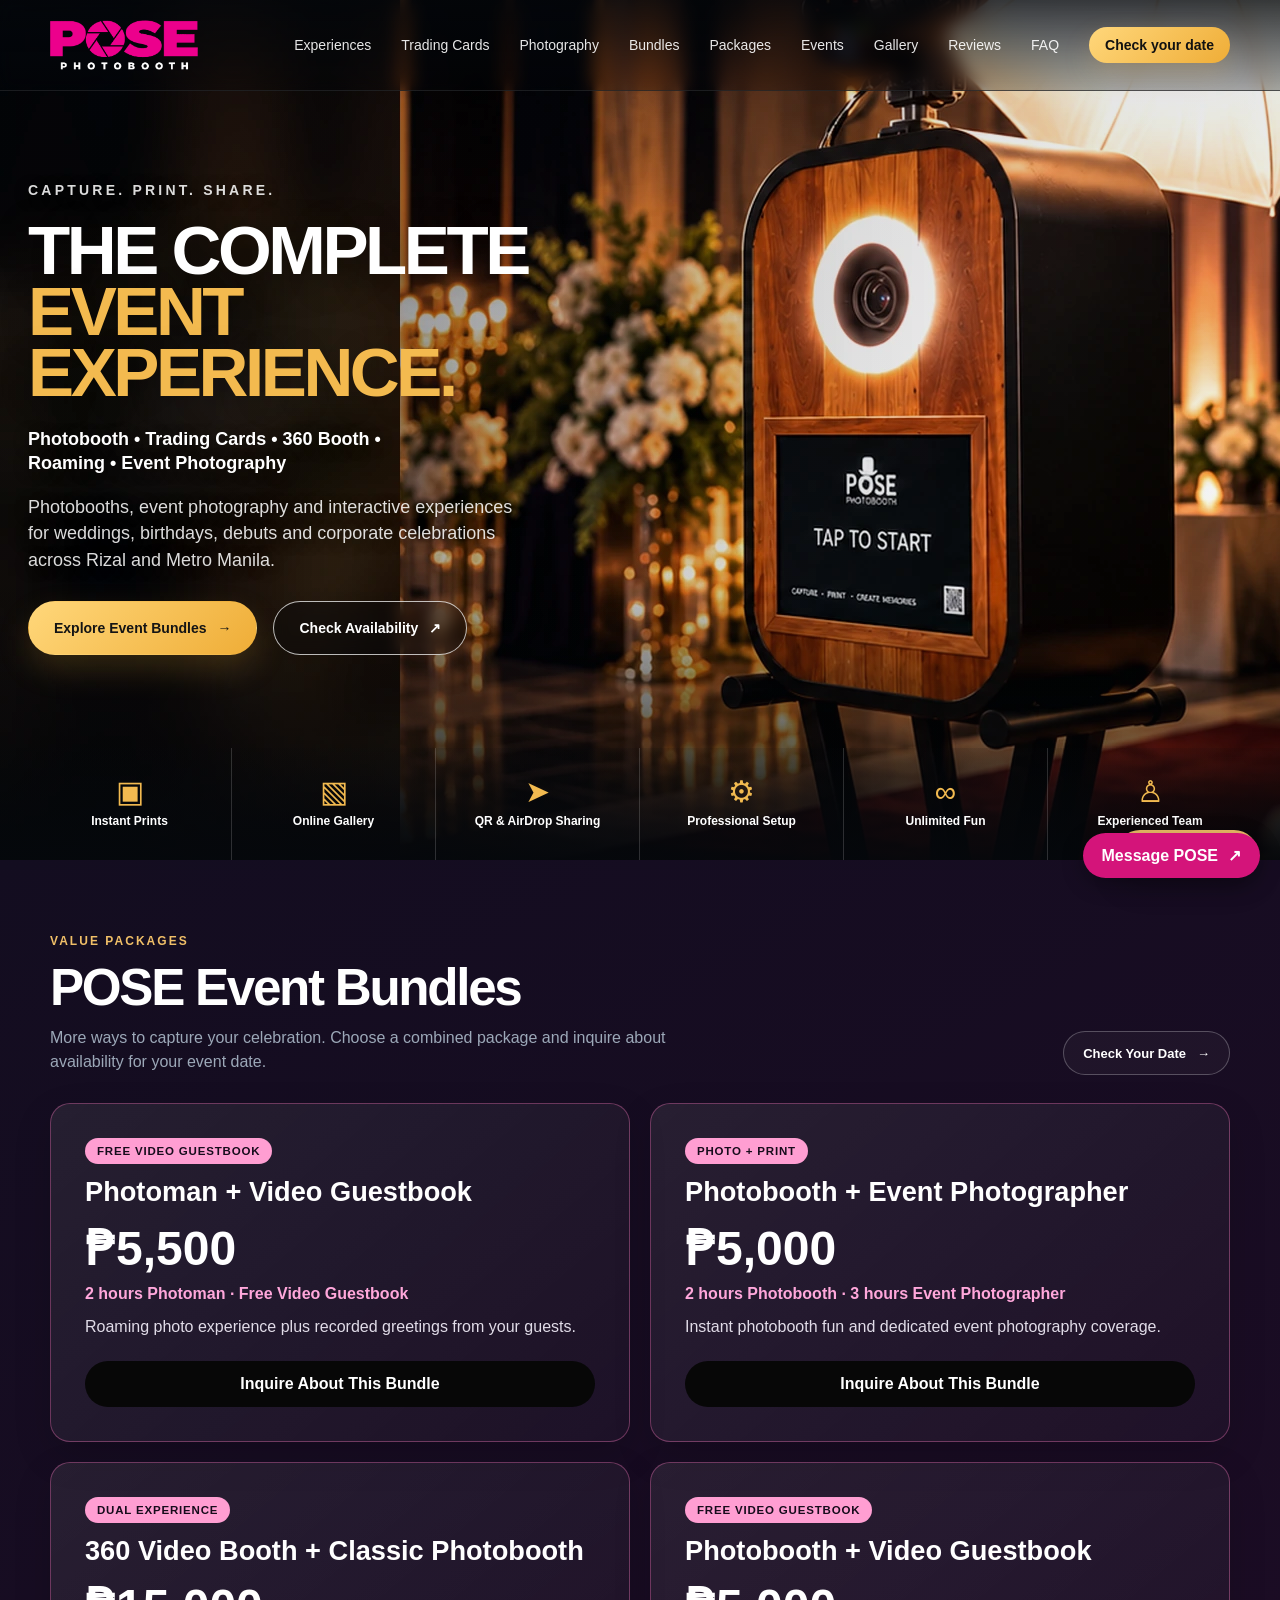
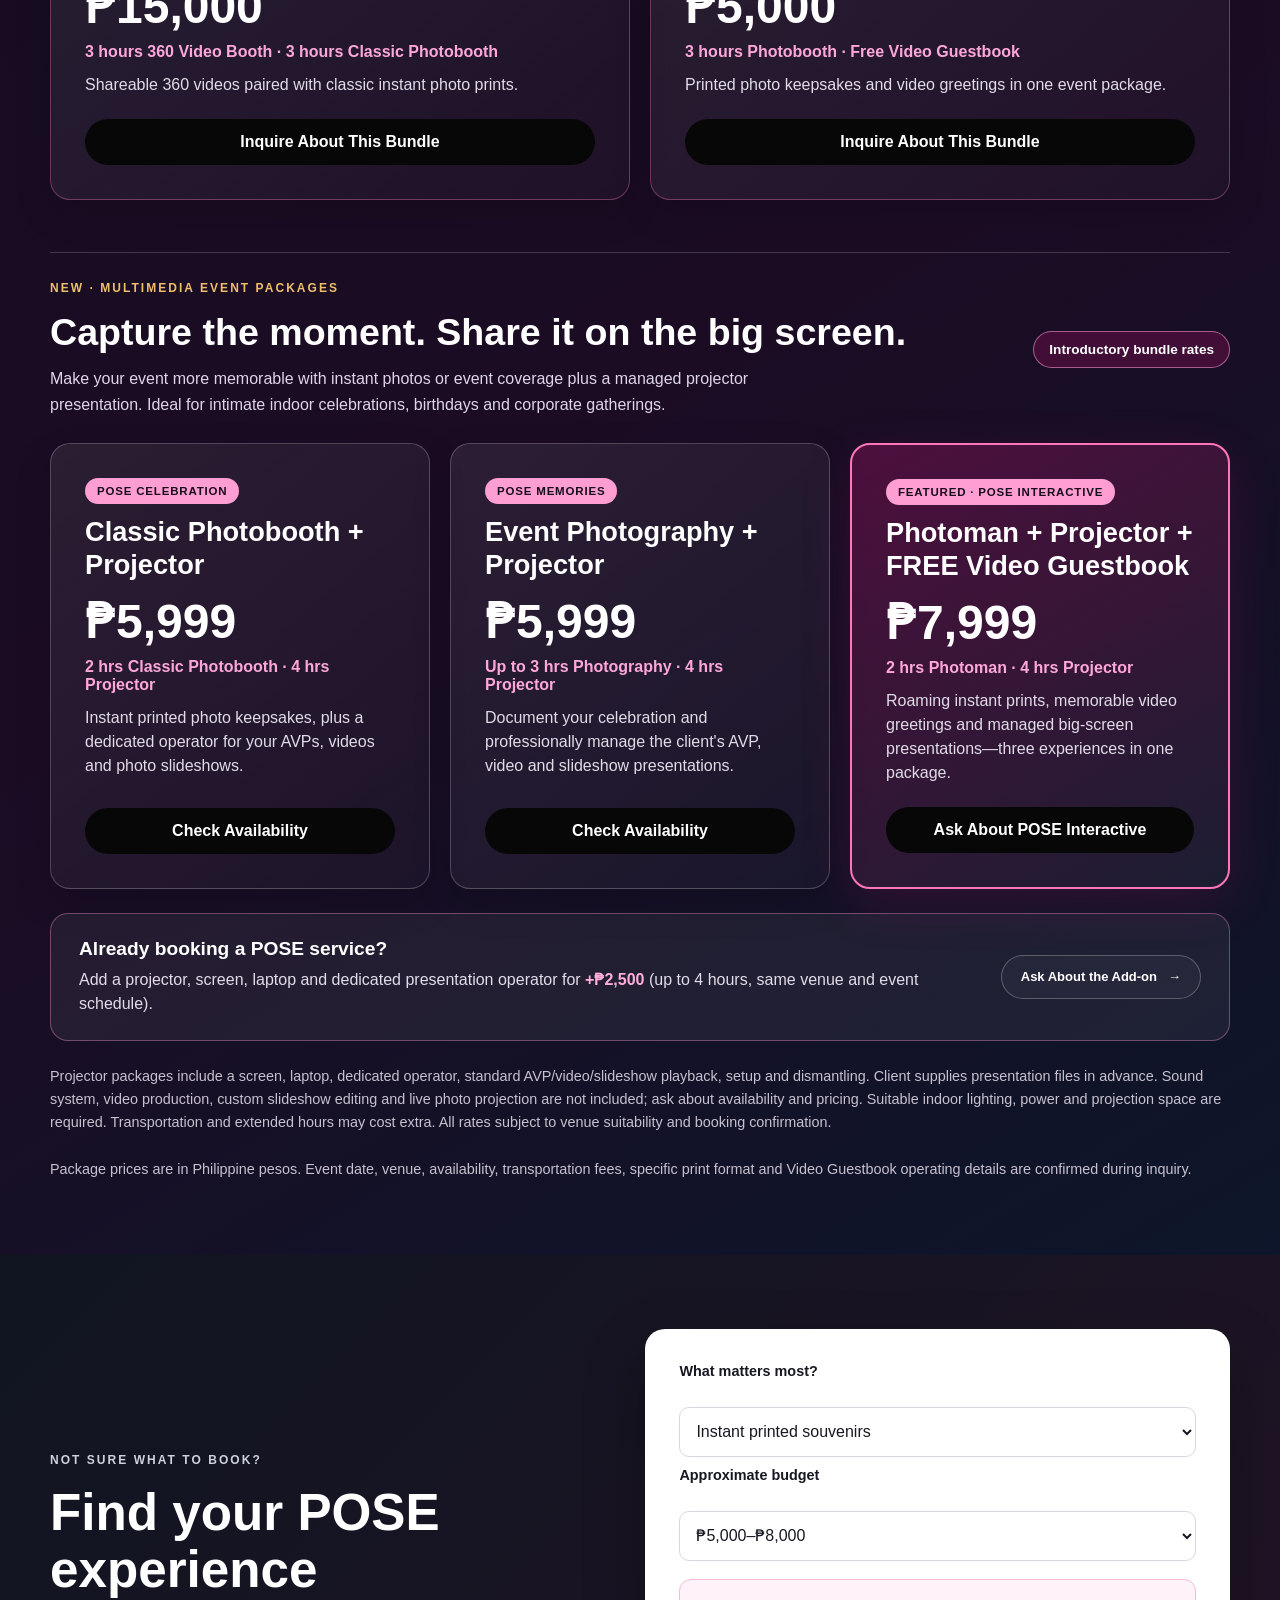
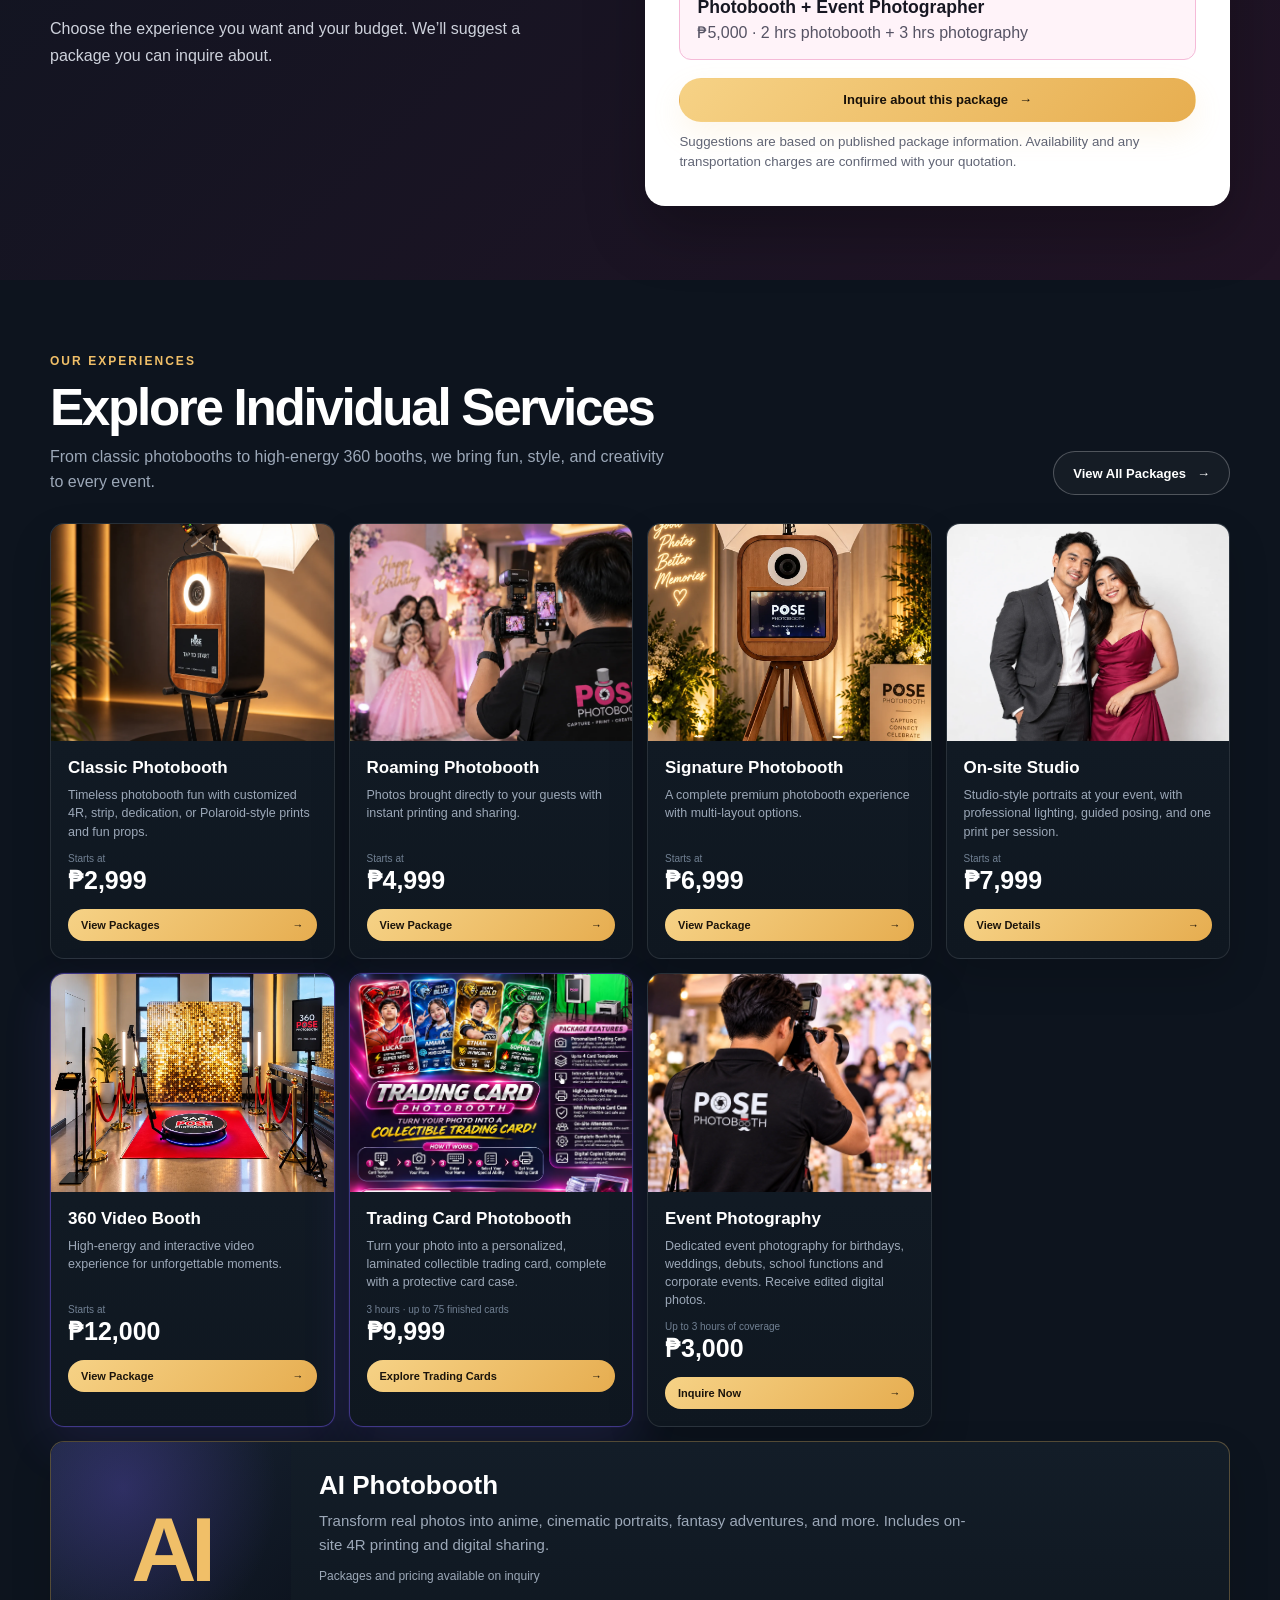
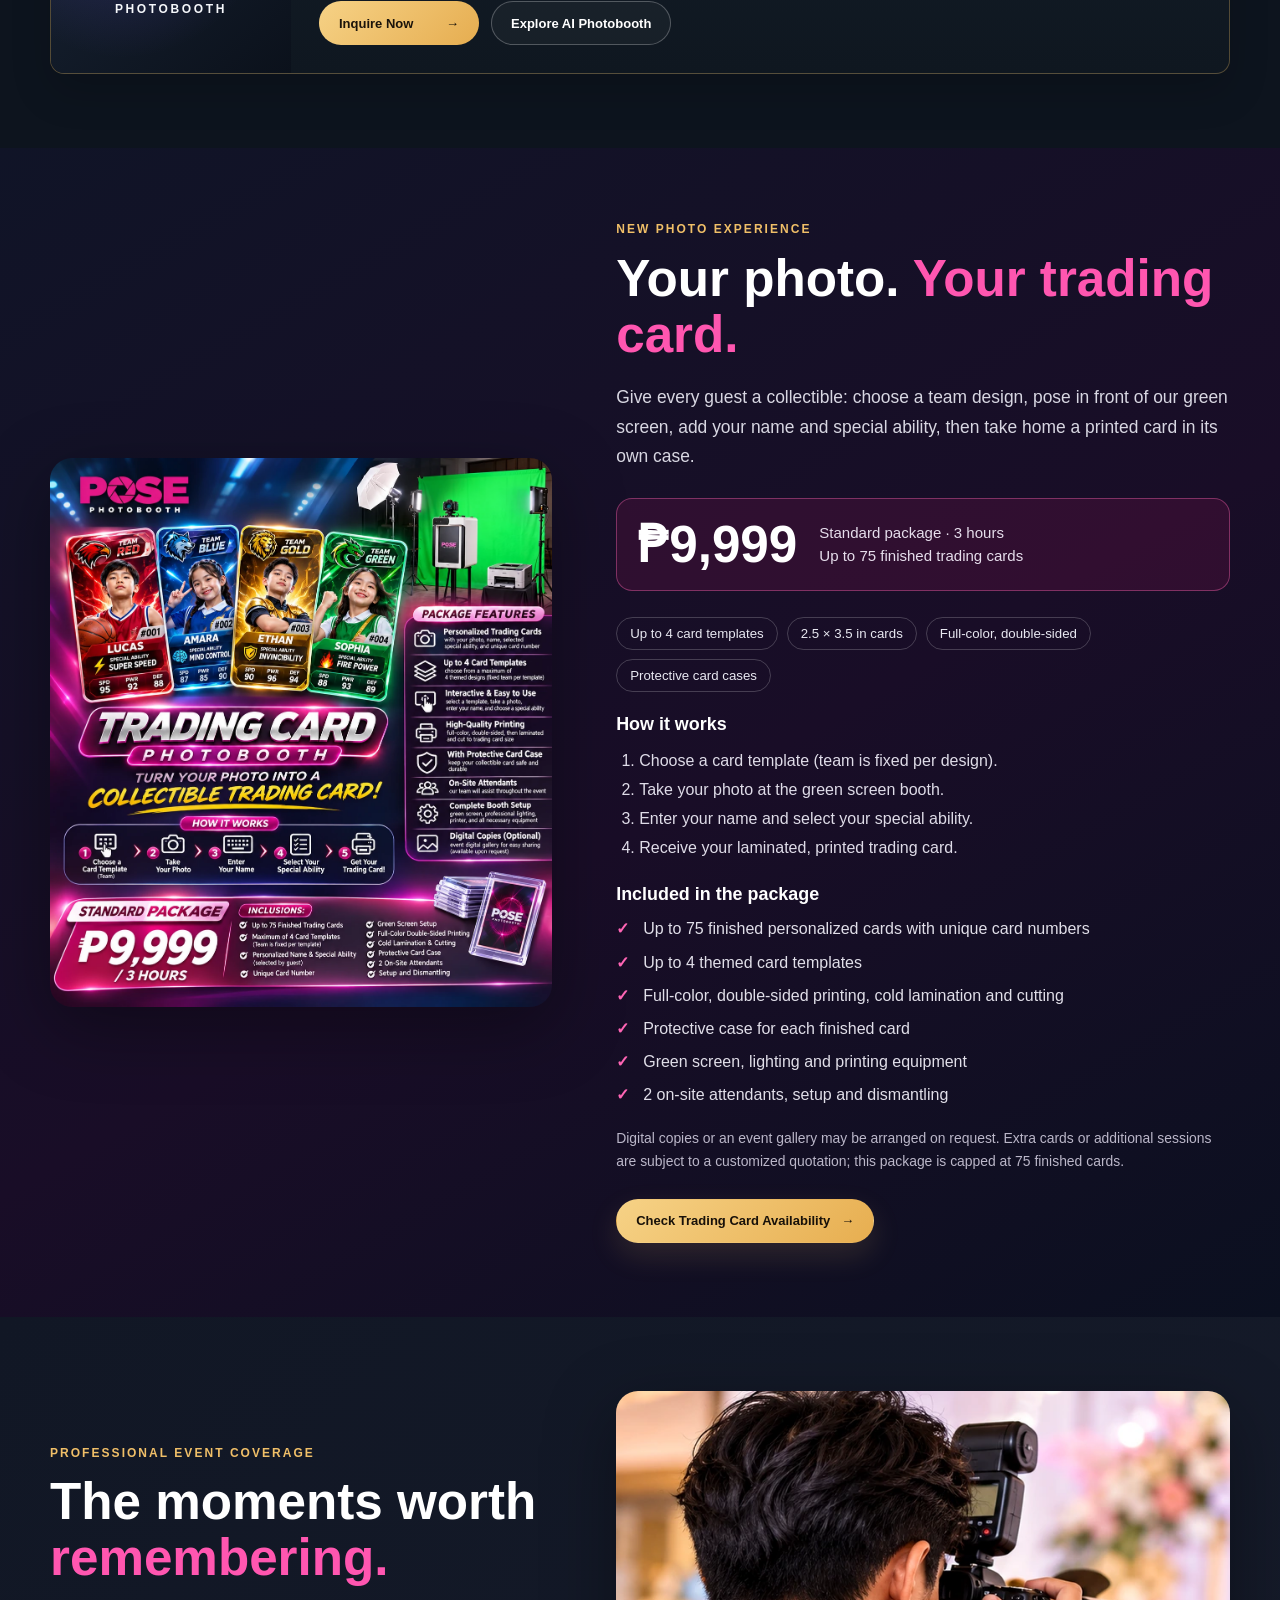
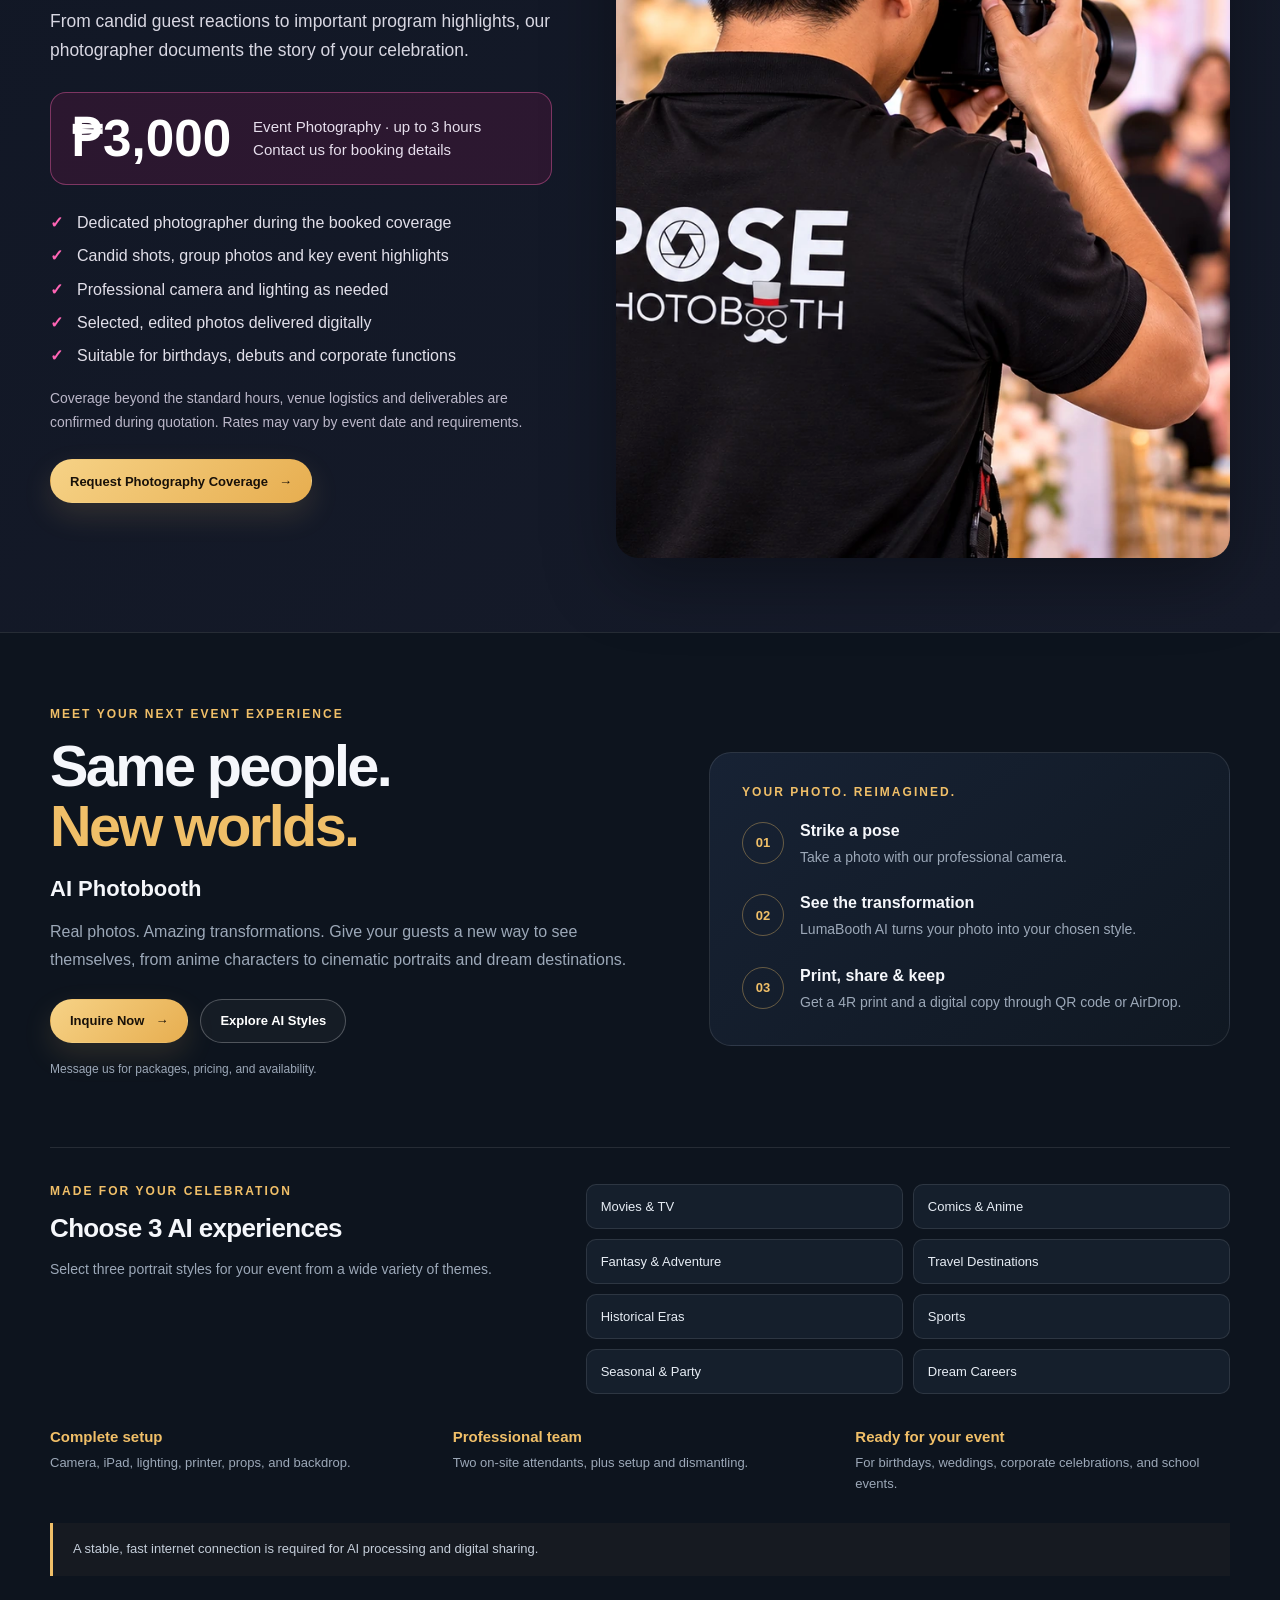
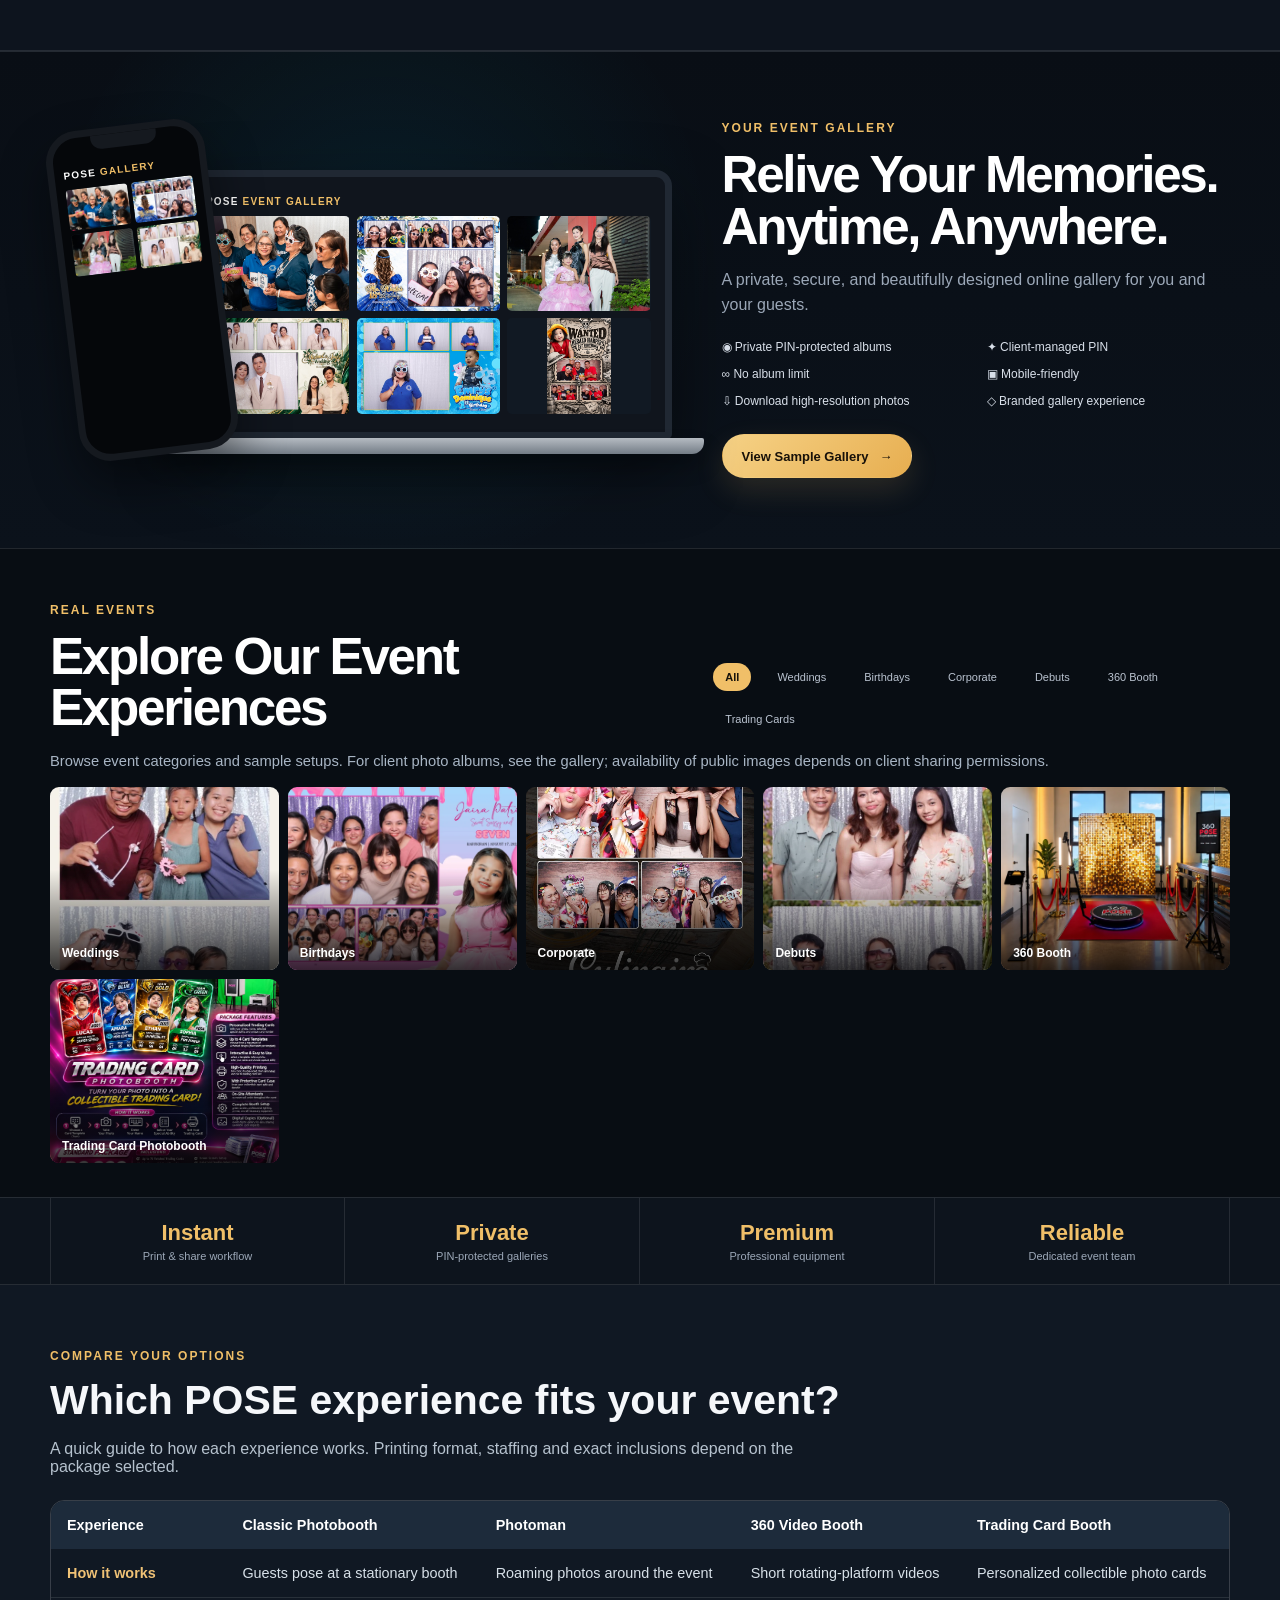
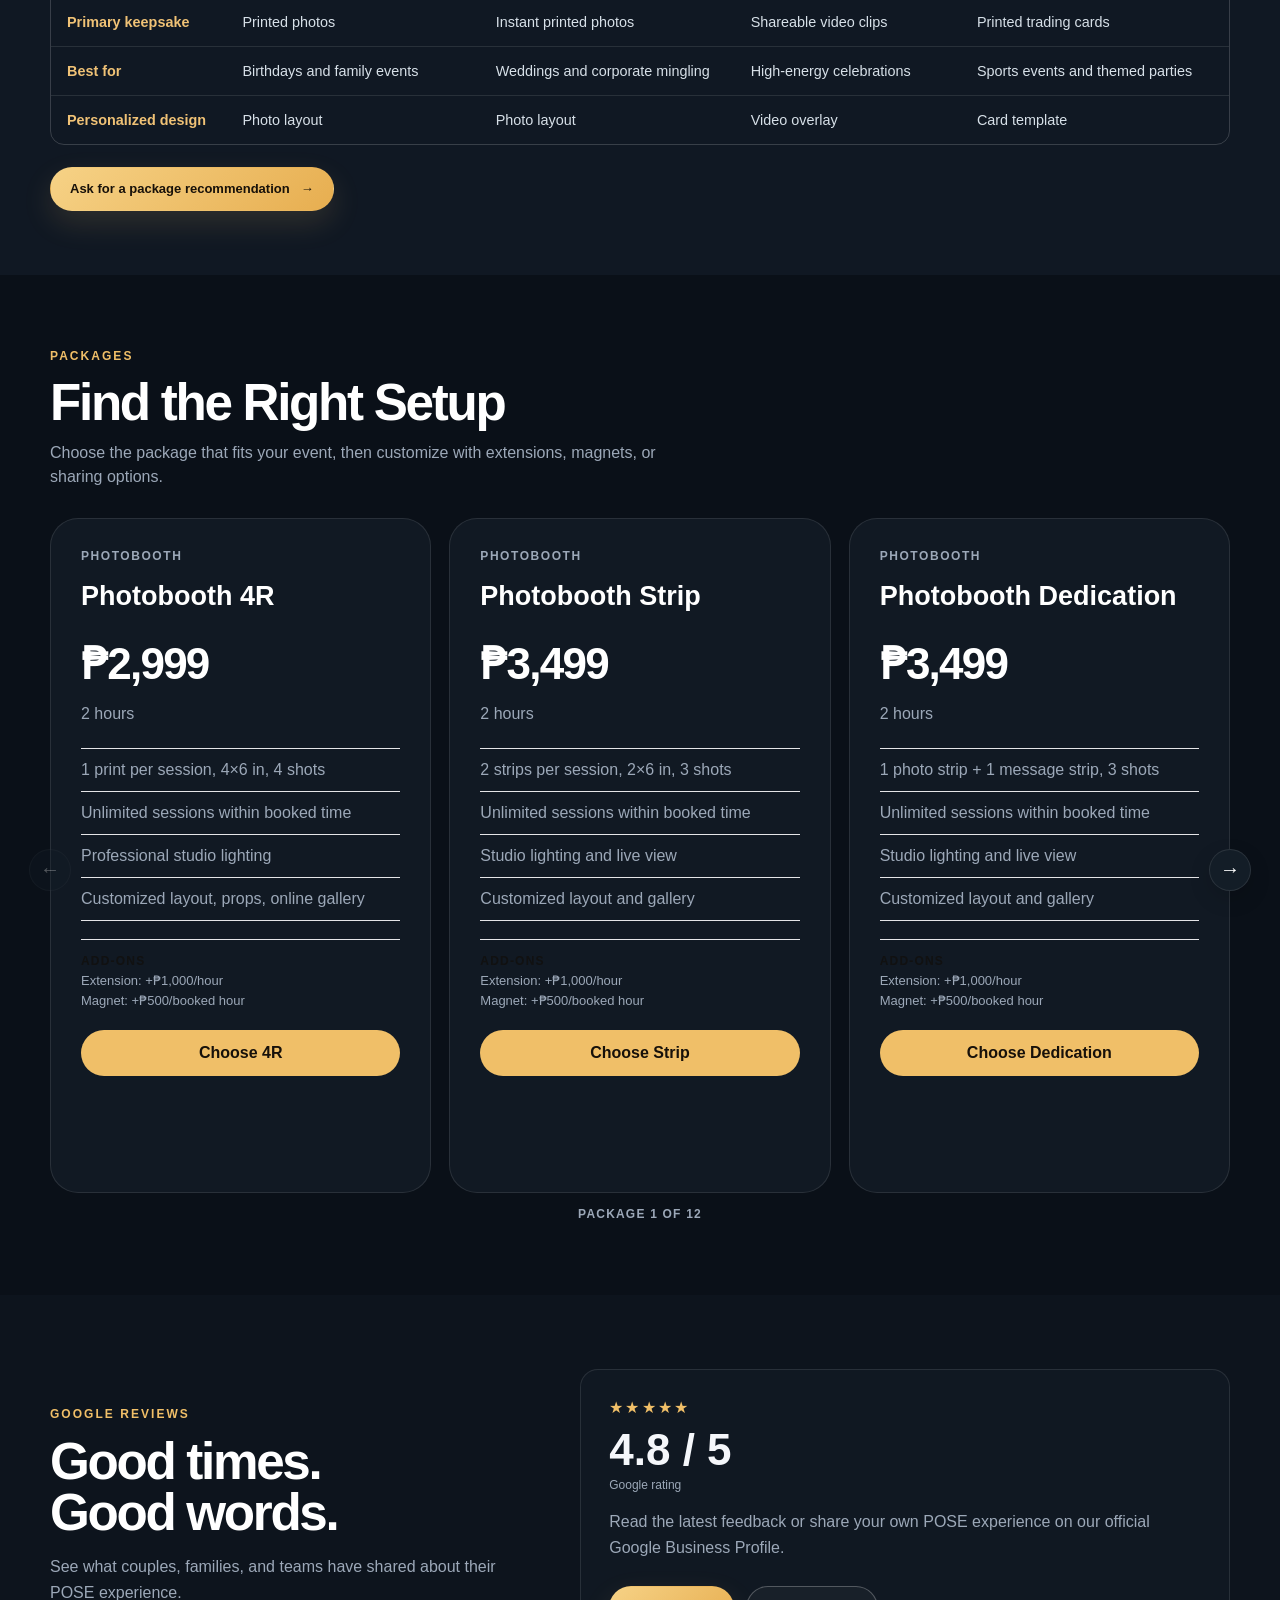
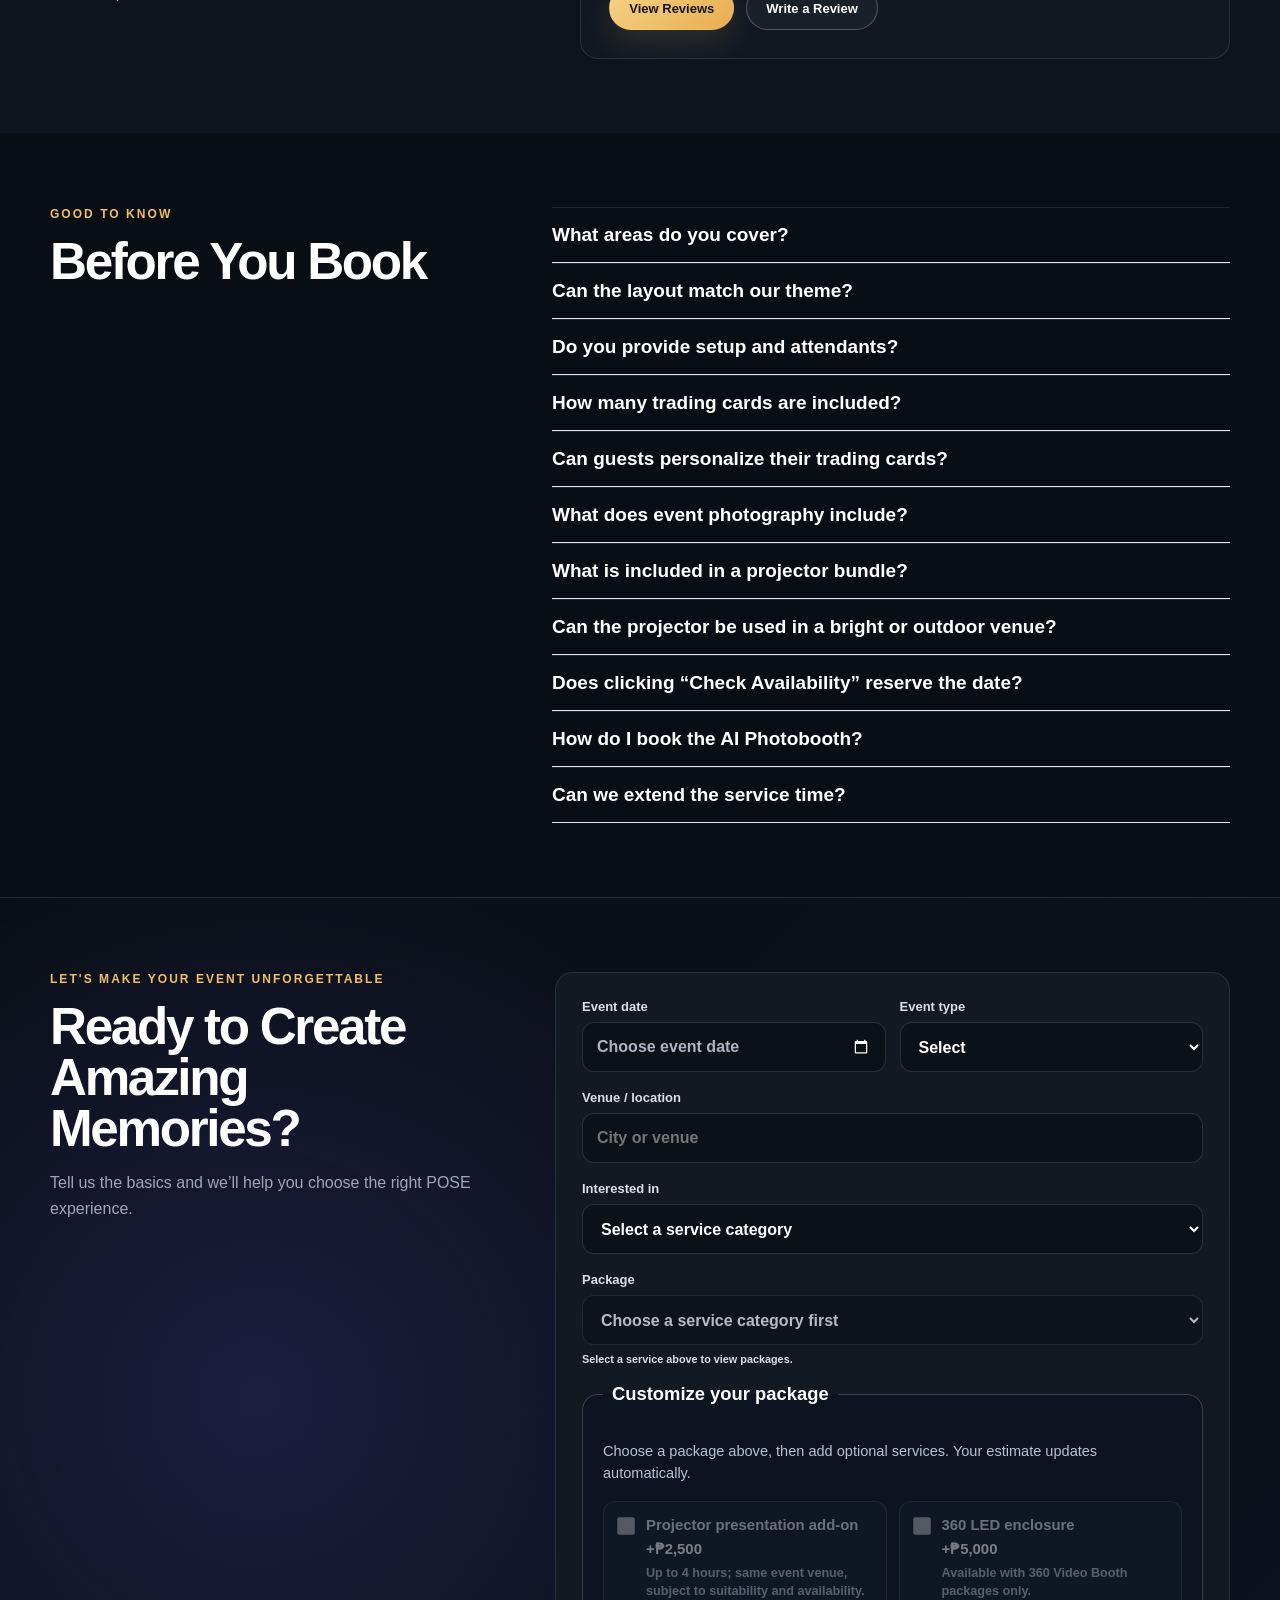
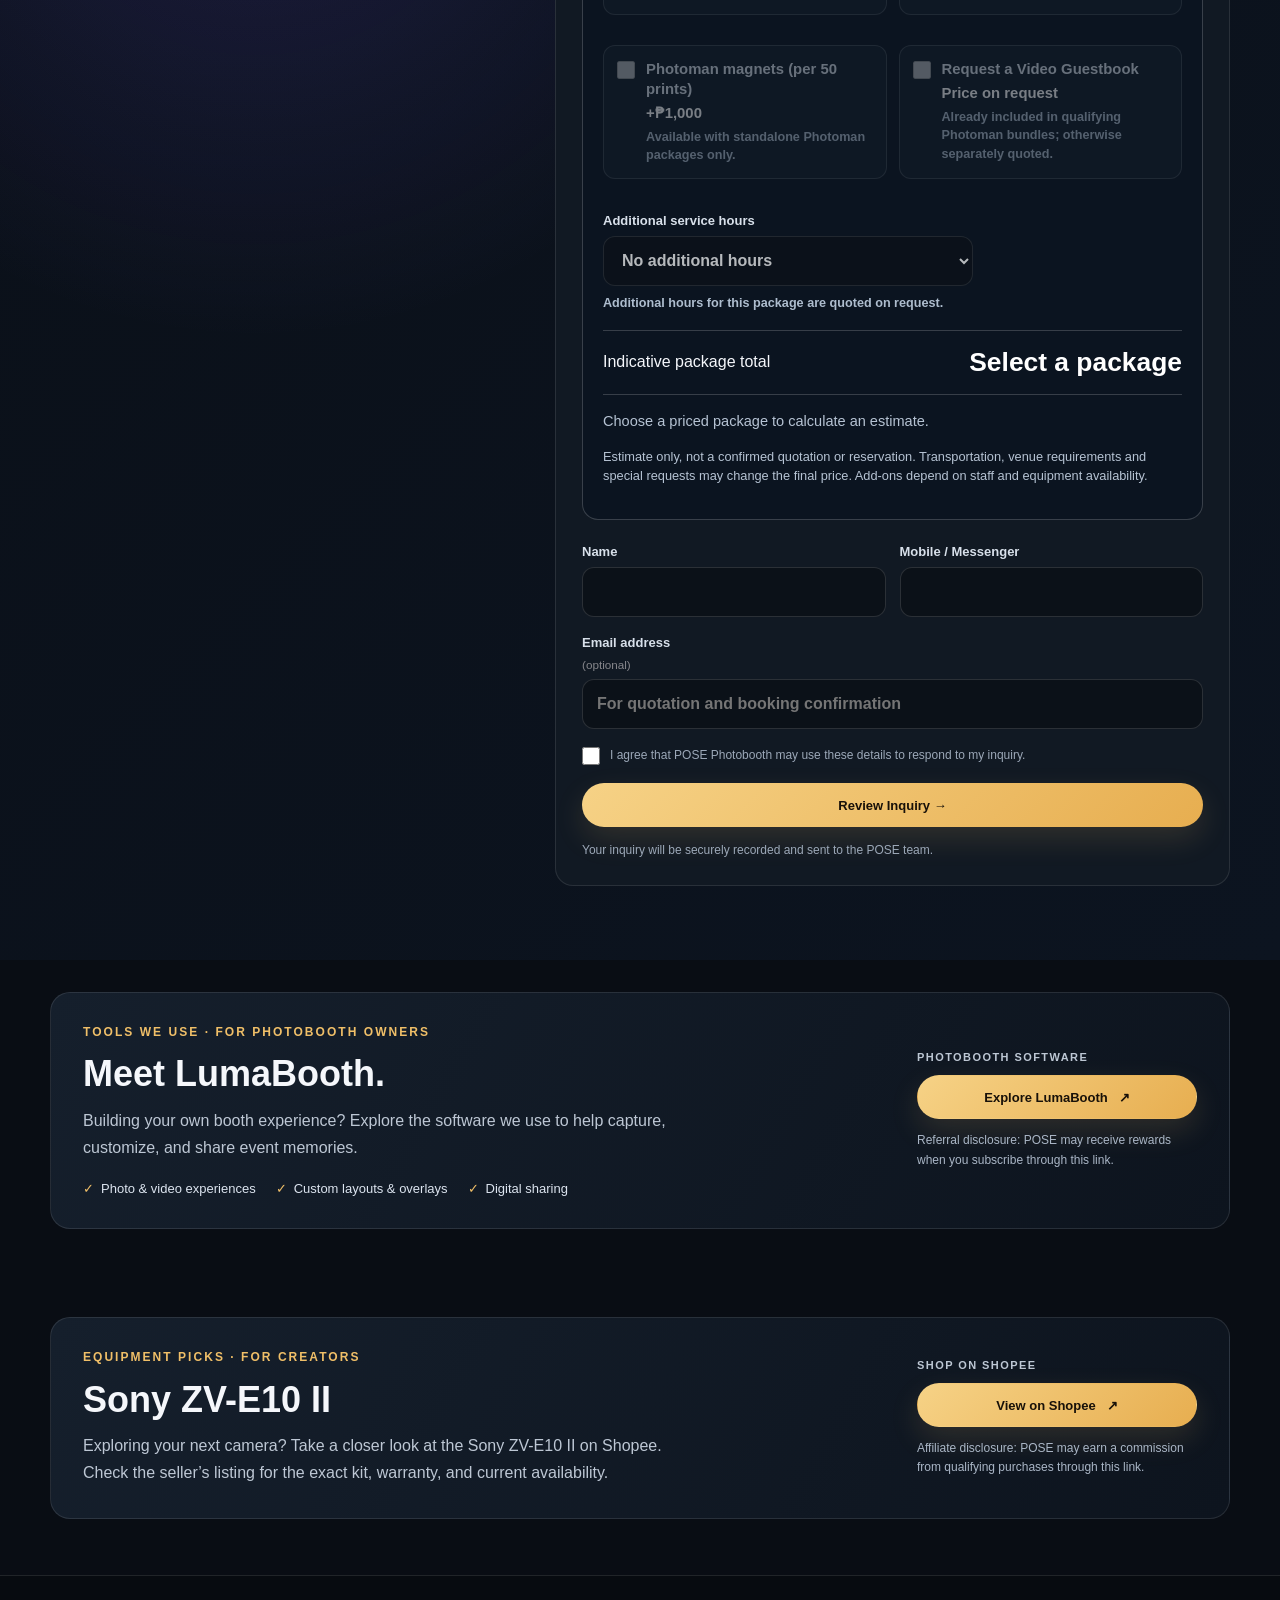
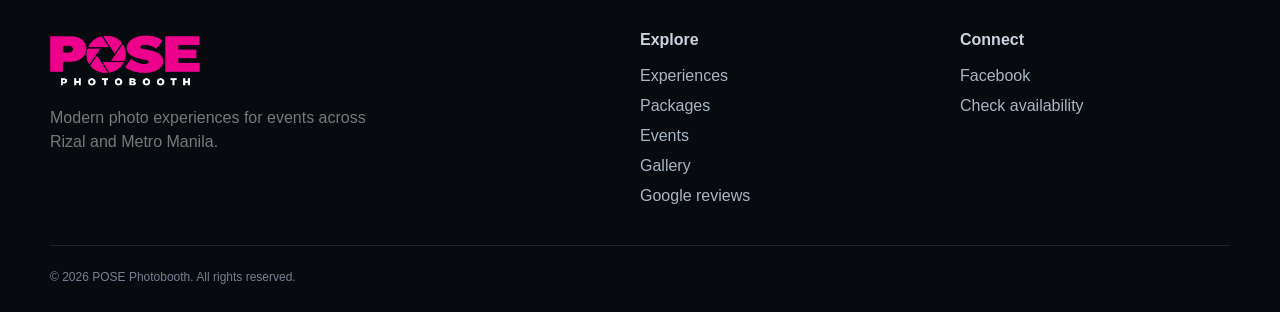
==== commit ee0f2c04: "v2.4 dependent inquiry fields" ====
--- a/index.html
+++ b/index.html
@@ -29,7 +29,7 @@
     <link rel="stylesheet" href="assets/css/styles.css?v=carousel-20260918" />
     <link
       rel="stylesheet"
-      href="assets/css/modern-home.css?v=20261115-v21"
+      href="assets/css/modern-home.css?v=20261115-v22"
     />
     <script src="/assets/js/partials.js" defer></script>
     <link rel="stylesheet" href="/assets/css/shared-brand.css?v=20261102" />
@@ -1192,47 +1192,42 @@
                 required
             /></label>
             <label
-              >Interested in<select name="service" required>
-                <option value="">Select</option>
+              >Interested in<select name="service" id="serviceSelect" required>
+                <option value="">Select a service category</option>
                 <option>Classic Photobooth</option>
-                <option>Premium Photobooth</option>
+                <option>Signature Photobooth</option>
                 <option>Photoman</option>
-                <option>Onsite Photo Studio</option>
+                <option>360 Video Booth</option>
+                <option>Trading Card Photobooth</option>
                 <option>Event Photography</option>
-                <option>Trading Card Photobooth</option>
+                <option>On-site Photo Studio</option>
+                <option>AI Photobooth</option>
                 <option>Event Bundles</option>
-                <option>Event Add-ons</option>
-                <option>360 Video Booth</option>
-                <option>AI Photobooth</option>
                 <option>Not sure yet</option>
-              </select></label
-            >
-            <label
-              >Package<select name="package" id="packageSelect" required>
-                <option value="">Select a package</option>
-                <option>Photobooth 4R</option>
-                <option>Photobooth Strip</option>
-                <option>Photobooth Dedication</option>
-                <option>Photobooth Polaroid</option>
-                <option>Signature Booth</option>
-                <option>Photoman Unlimited</option>
-                <option>Photoman Premium</option>
-                <option>Studio Promo</option>
-                <option>360 Package</option>
-                <option>AI Photobooth</option>
-                <option>Event Photography Inquiry</option>
-                <option>Trading Card Photobooth</option>
-                <option>Photoman + Free Video Guestbook</option>
-                <option>Photobooth + Event Photographer</option>
-                <option>360 Video Booth + Classic Photobooth</option>
-                <option>Photobooth + Free Video Guestbook</option>
-                <option>POSE Celebration — Classic Photobooth + Projector (₱5,999)</option>
-                <option>POSE Memories — Event Photography + Projector (₱5,999)</option>
-                <option>POSE Interactive — Photoman + Projector + Free Video Guestbook (₱7,999)</option>
-                <option>Projector Presentation Add-on (+₱2,500)</option>
-
-              </select></label
-            >
+              </select></label>
+            <label>Package<select name="package" id="packageSelect" required disabled>
+                <option value="">Choose a service category first</option>
+              </select>
+              <small id="packageHint" aria-live="polite">Only packages for your selected service will appear.</small>
+            </label>
+
+            <fieldset class="pose-quote-builder" id="quoteBuilder">
+              <legend>Customize your package</legend>
+              <p class="pose-quote-intro">Choose a package above, then add optional services. Your estimate updates automatically.</p>
+              <div class="pose-quote-options">
+                <label class="pose-quote-option"><input type="checkbox" id="addonProjector" /> <span>Projector presentation add-on <strong>+₱2,500</strong><small>Up to 4 hours; same event venue, subject to suitability and availability.</small></span></label>
+                <label class="pose-quote-option"><input type="checkbox" id="addonEnclosure" /> <span>360 LED enclosure <strong>+₱5,000</strong><small>Available with 360 Video Booth packages only.</small></span></label>
+                <label class="pose-quote-option"><input type="checkbox" id="addonMagnets" /> <span>Photoman magnets (per 50 prints) <strong>+₱1,000</strong><small>Available with standalone Photoman packages only.</small></span></label>
+                <label class="pose-quote-option"><input type="checkbox" id="addonVideoGuestbook" /> <span>Request a Video Guestbook <strong>Price on request</strong><small>Already included in qualifying Photoman bundles; otherwise separately quoted.</small></span></label>
+              </div>
+              <label class="pose-extra-hours" for="quoteExtraHours">Additional service hours <select id="quoteExtraHours"><option value="0">No additional hours</option><option value="1">+1 hour</option><option value="2">+2 hours</option><option value="3">+3 hours</option></select><small id="quoteHourRate">Available for selected packages with published extension rates.</small></label>
+              <div class="pose-quote-total" aria-live="polite" aria-atomic="true"><span>Indicative package total</span><strong id="quoteTotal">Select a package</strong></div>
+              <p class="pose-quote-details" id="quoteDetails">Select a package to see the estimated price.</p>
+              <p class="pose-quote-disclaimer">Estimate only, not a confirmed quotation or reservation. Transportation, venue requirements and special requests may change the final price. Add-ons depend on staff and equipment availability.</p>
+              <input type="hidden" name="addons" id="quoteAddonsField" value="" />
+              <input type="hidden" name="estimate" id="quoteEstimateField" value="" />
+              <input type="hidden" name="extraHours" id="quoteExtraHoursField" value="0" />
+            </fieldset>
             <div class="form-row">
               <label
                 >Name<input
@@ -1276,7 +1271,7 @@
               ></label
             >
             <button class="mt-btn mt-btn-gold mt-submit" type="submit">
-              Send Inquiry →
+              Review Inquiry →
             </button>
             <p class="form-help" id="formHelp" role="status" aria-live="polite">
               Your inquiry will be securely recorded and sent to the POSE team.
@@ -1361,6 +1356,18 @@
       <a class="pose-floating-messenger" href="https://www.facebook.com/pose.photobooth.2017" target="_blank" rel="noopener noreferrer" aria-label="Message POSE Photobooth on Facebook Messenger">Message POSE <span aria-hidden="true">↗</span></a>
     </main>
 
+    <!-- V2.3: local-only review; no details are sent until the customer confirms. -->
+    <dialog class="pose-review-dialog" id="poseReviewDialog" aria-labelledby="poseReviewTitle" aria-describedby="poseReviewIntro">
+      <div class="pose-review-inner">
+        <p class="pose-review-kicker">POSE PHOTOBOOTH · INQUIRY REVIEW</p>
+        <h2 id="poseReviewTitle">Review your event inquiry</h2>
+        <p id="poseReviewIntro" class="pose-review-lead">Please check your information before sending it to POSE.</p>
+        <dl id="poseReviewFields" class="pose-review-fields"></dl>
+        <div class="pose-review-estimate"><span>Indicative package total</span><strong id="poseReviewTotal">—</strong></div>
+        <p class="pose-review-terms">This is an estimate and inquiry only, not a formal quotation, payment request, availability confirmation, or reservation. Transportation, venue suitability, event requirements, staffing and optional services are subject to POSE confirmation. Any item listed as “price on request” is not included in the estimated amount.</p>
+        <div class="pose-review-actions"><button id="poseReviewEdit" type="button" class="pose-review-edit">← Edit details</button><button id="poseReviewConfirm" type="button" class="pose-review-confirm">Confirm &amp; Send Inquiry →</button></div>
+      </div>
+    </dialog>
     <div data-shared-footer></div>
     <a
       class="floating-chat"
@@ -1371,6 +1378,6 @@
       >Chat with POSE</a
     >
     <script src="assets/js/inquiry-config.js"></script>
-    <script src="assets/js/app.js?v=20261115-v21"></script>
+    <script src="assets/js/app.js?v=20261115-v24"></script>
   </body>
 </html>
--- a/assets/css/modern-home.css
+++ b/assets/css/modern-home.css
@@ -1798,3 +1798,42 @@
 .pose-comparison tr:last-child th,.pose-comparison tr:last-child td{border-bottom:0}
 .pose-comparison td{color:#d7e0e8}
 @media(max-width:700px){.mt-gallery-tabs{gap:4px}.mt-event-grid{grid-template-columns:repeat(2,minmax(0,1fr))}.pose-compare{padding:45px 0}}
+
+/* V2.2: live estimated quote builder */
+.modern-home .pose-quote-builder {margin:18px 0 24px;padding:20px;border:1px solid rgba(255,255,255,.19);border-radius:16px;background:#0b1420;min-width:0}
+.modern-home .pose-quote-builder legend {padding:0 9px;color:#fff;font-size:1.15rem;font-weight:750}
+.pose-quote-intro,.pose-quote-disclaimer,.pose-quote-details {color:#b6c3d3;font-size:.91rem;line-height:1.55}
+.pose-quote-options {display:grid;grid-template-columns:repeat(2,minmax(0,1fr));gap:12px;margin:16px 0}
+.modern-home .pose-quote-option {display:flex;align-items:flex-start;gap:11px;padding:13px;border:1px solid rgba(255,255,255,.16);border-radius:12px;background:#131f2b;cursor:pointer;line-height:1.35}
+.modern-home .pose-quote-option input[type="checkbox"] {width:18px;height:18px;flex:none;margin:2px 0 0;accent-color:#df167b}
+.pose-quote-option span {display:block;font-size:.93rem}
+.pose-quote-option strong {display:block;color:#fff;margin-top:4px}
+.pose-quote-option small,.pose-extra-hours small {display:block;margin-top:5px;color:#aebdce;font-size:.79rem;line-height:1.45}
+.pose-quote-option:has(input:disabled) {opacity:.45;cursor:not-allowed}
+.modern-home .pose-extra-hours {display:block;max-width:370px}
+.modern-home .pose-extra-hours select {display:block;width:100%;margin:8px 0}
+.pose-quote-total {display:flex;justify-content:space-between;align-items:center;gap:12px;padding:16px 0;margin-top:15px;border-top:1px solid rgba(255,255,255,.18);border-bottom:1px solid rgba(255,255,255,.18)}
+.pose-quote-total strong {font-size:1.65rem;color:#fff;text-align:right}
+.pose-quote-disclaimer {font-size:.8rem}
+@media(max-width:640px){.pose-quote-options{grid-template-columns:1fr}.modern-home .pose-quote-builder{padding:15px}.pose-quote-total{align-items:flex-start;flex-direction:column}}
+
+/* V2.3 — accessible quote review dialog. */
+.pose-review-dialog { width:min(620px,calc(100vw - 28px));max-height:min(90vh,900px);overflow:auto;padding:0;border:1px solid #d8dee6;border-radius:20px;color:#172336;background:#fff;box-shadow:0 22px 85px rgba(0,0,0,.36); }
+.pose-review-dialog::backdrop {background:rgba(5,12,24,.78)}
+.pose-review-inner {padding:clamp(20px,4vw,34px)}
+.pose-review-kicker {color:#c51672;font-weight:800;letter-spacing:.11em;font-size:.72rem;text-transform:uppercase}
+.pose-review-dialog h2 {color:#132439;font-size:clamp(1.45rem,3vw,2rem);line-height:1.2;margin:8px 0}
+.pose-review-lead {color:#526173;margin:0 0 18px;line-height:1.5}
+.pose-review-fields {display:grid;grid-template-columns:minmax(110px,36%) 1fr;gap:11px 14px;margin:0;padding:17px 0;border-top:1px solid #e1e5eb;border-bottom:1px solid #e1e5eb}
+.pose-review-fields dt {font-size:.83rem;color:#55657a;font-weight:650}
+.pose-review-fields dd {margin:0;color:#14263d;font-weight:650;overflow-wrap:anywhere;white-space:pre-line}
+.pose-review-estimate {display:flex;align-items:center;justify-content:space-between;gap:14px;margin:20px 0 12px;padding:15px 16px;border-radius:12px;background:#fff1f7}
+.pose-review-estimate span {font-weight:700;color:#593048}
+.pose-review-estimate strong {font-size:1.5rem;color:#b61368}
+.pose-review-terms {font-size:.85rem;color:#526173;line-height:1.6}
+.pose-review-actions {display:flex;justify-content:flex-end;flex-wrap:wrap;gap:10px;margin-top:22px}
+.pose-review-actions button {font:inherit;font-weight:750;border-radius:10px;padding:12px 17px;cursor:pointer}
+.pose-review-edit {color:#213246;background:white;border:1px solid #9eaaba}
+.pose-review-confirm {color:#fff;background:#c51672;border:1px solid #c51672}
+.pose-review-actions button:focus-visible {outline:3px solid #1c7da9;outline-offset:3px}
+@media(max-width:460px){.pose-review-fields{grid-template-columns:1fr;gap:4px}.pose-review-fields dd{margin-bottom:10px}.pose-review-estimate{align-items:flex-start;flex-direction:column}}
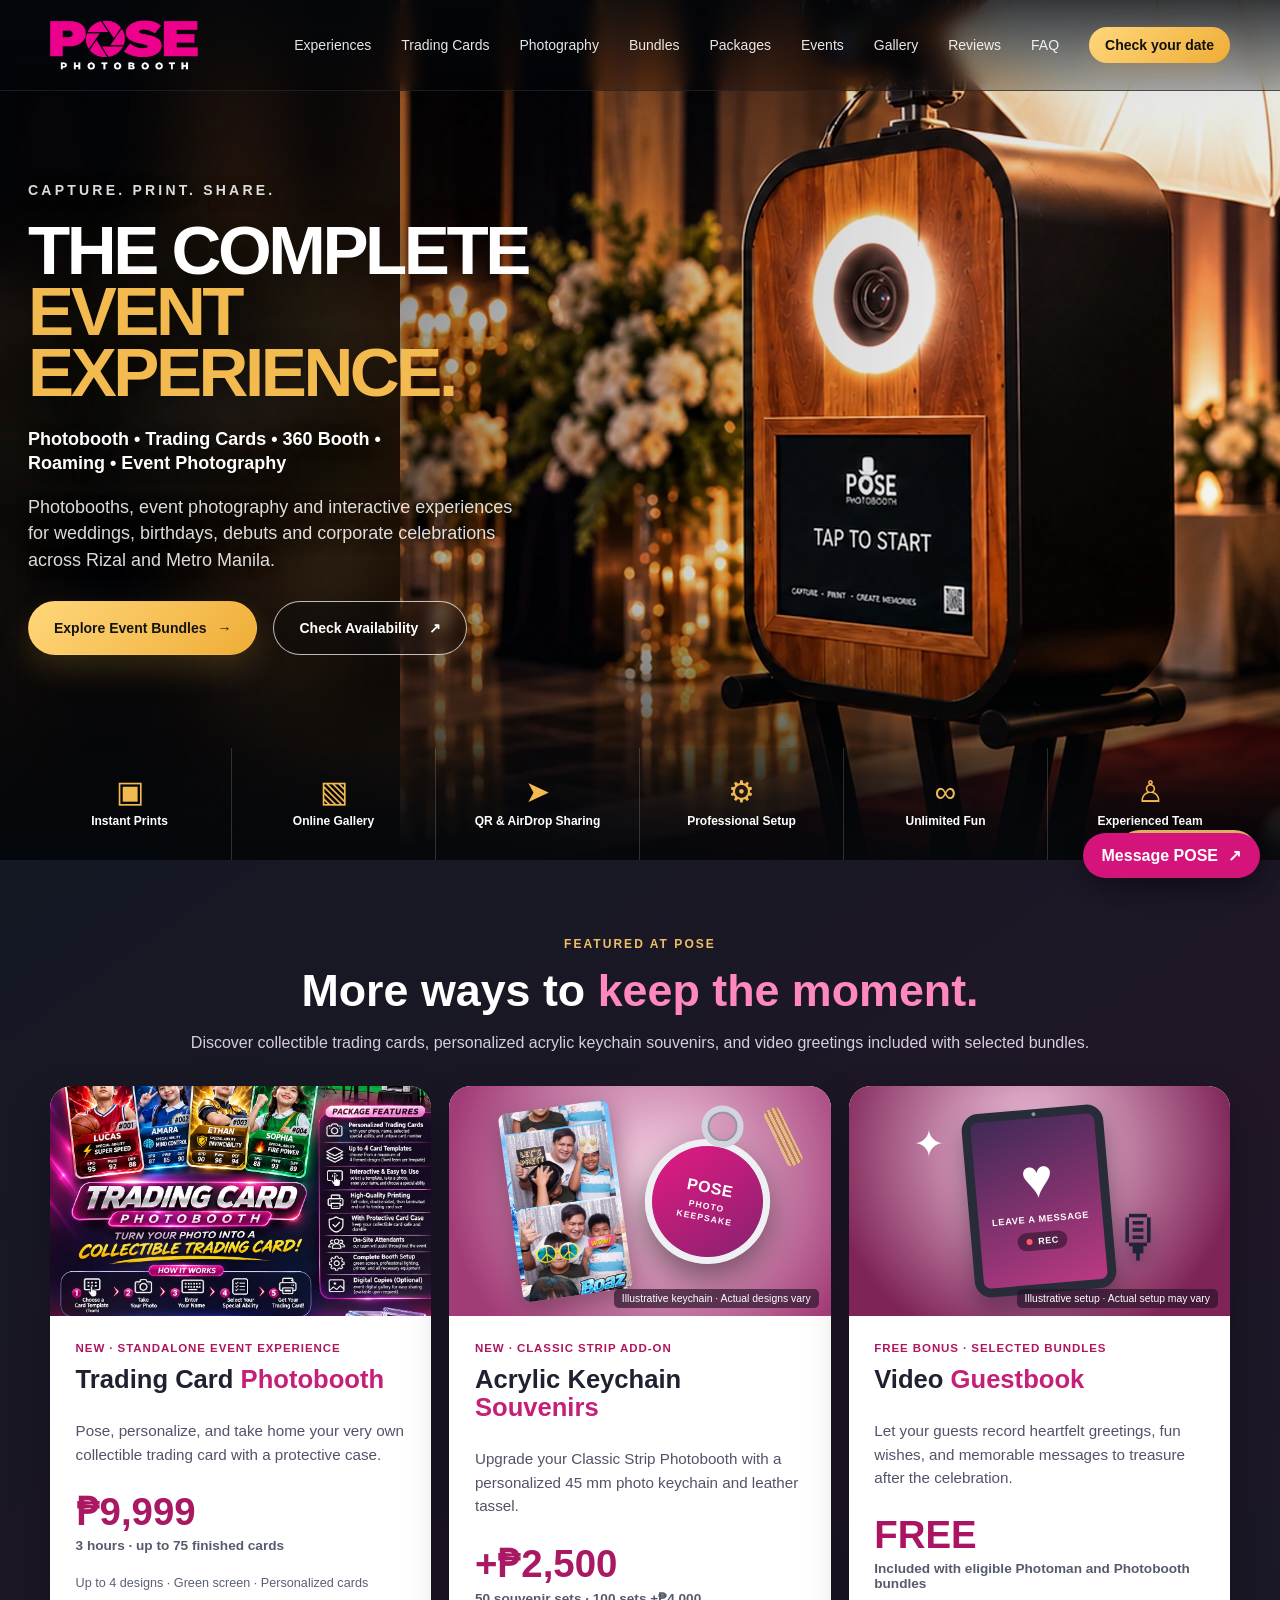
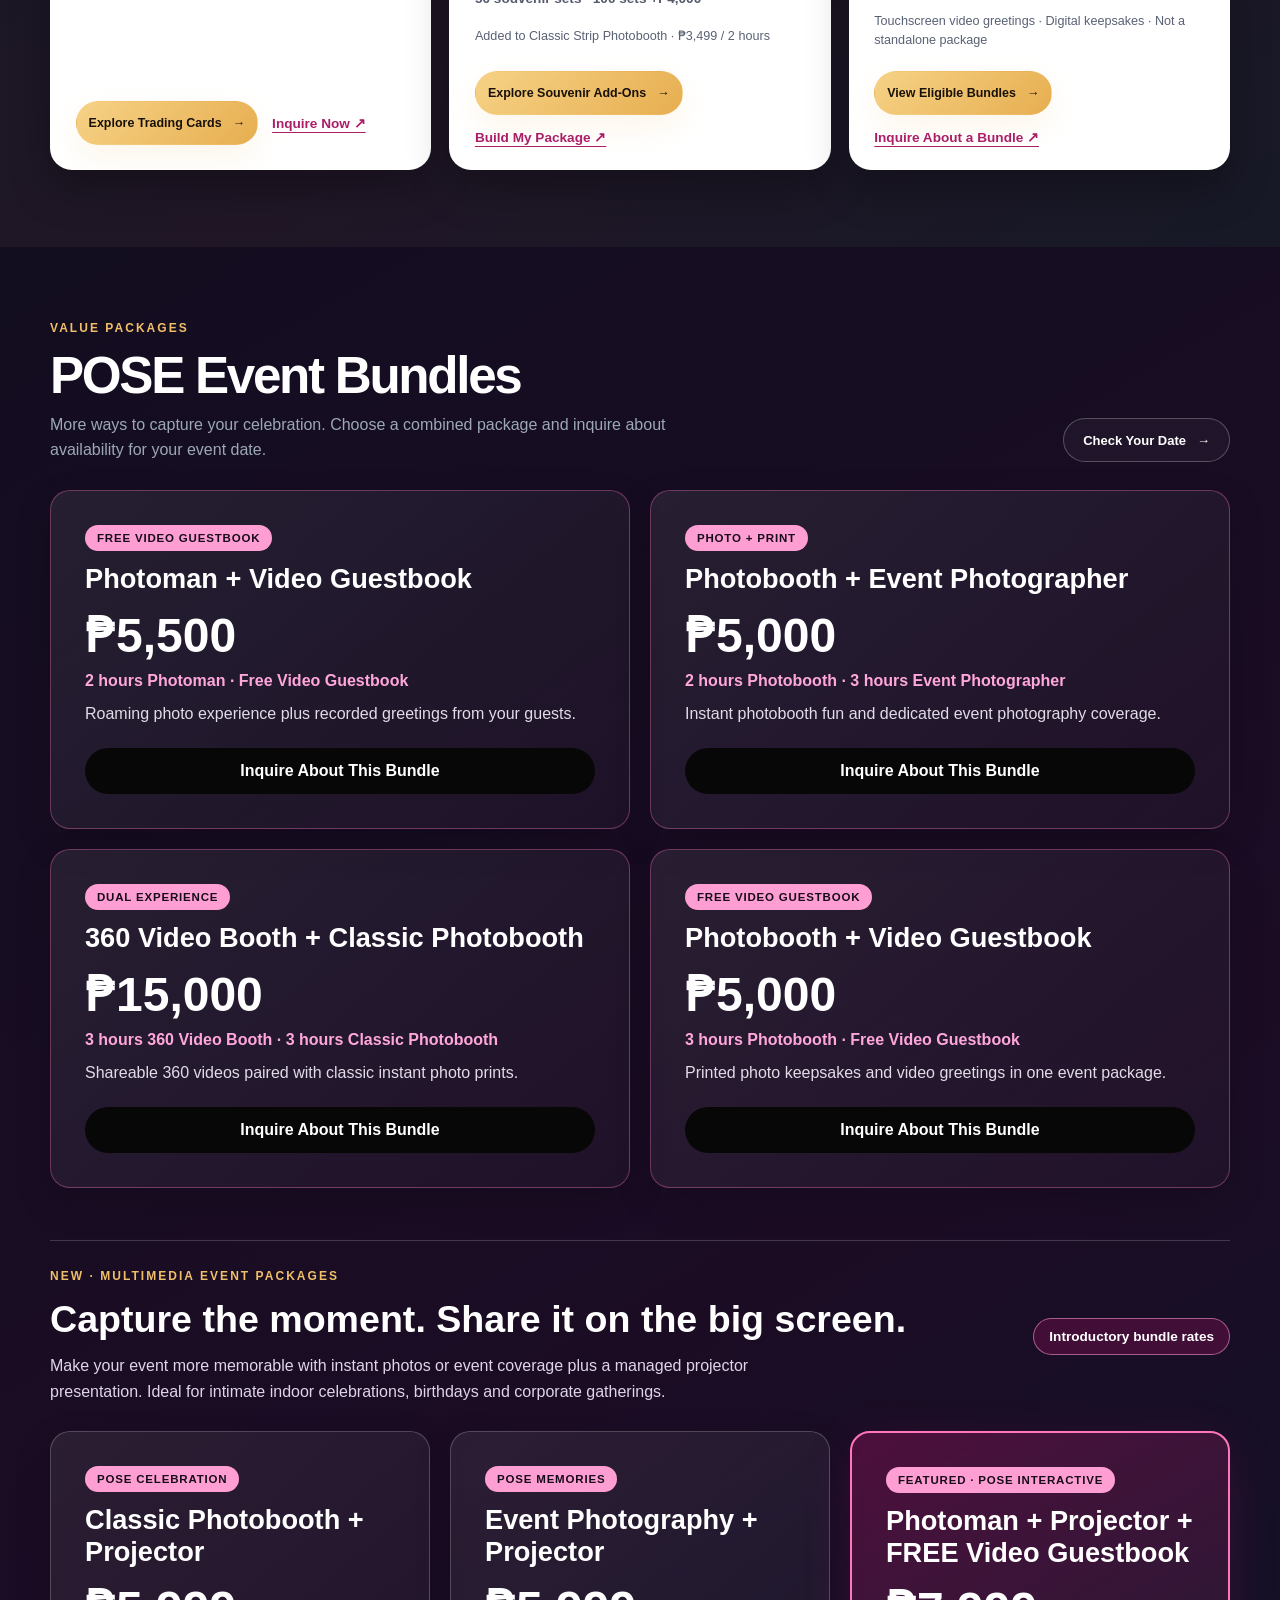
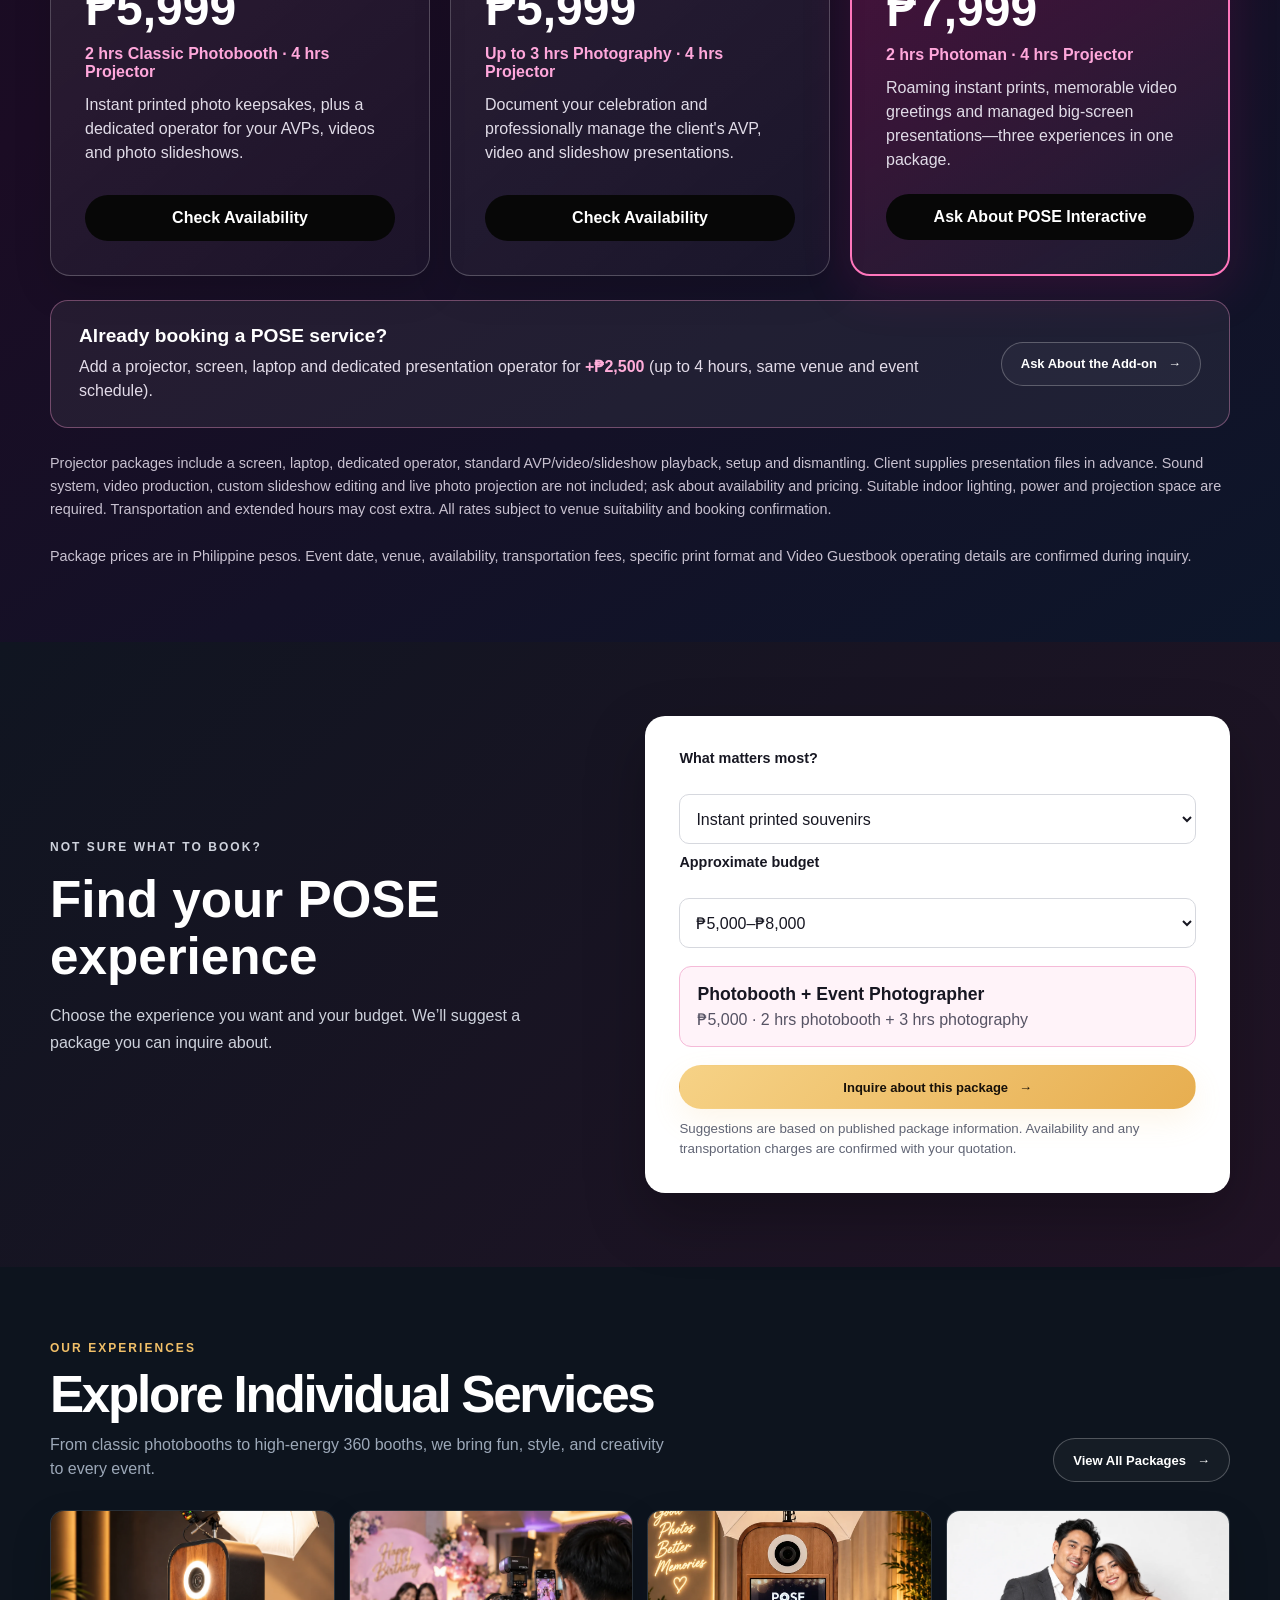
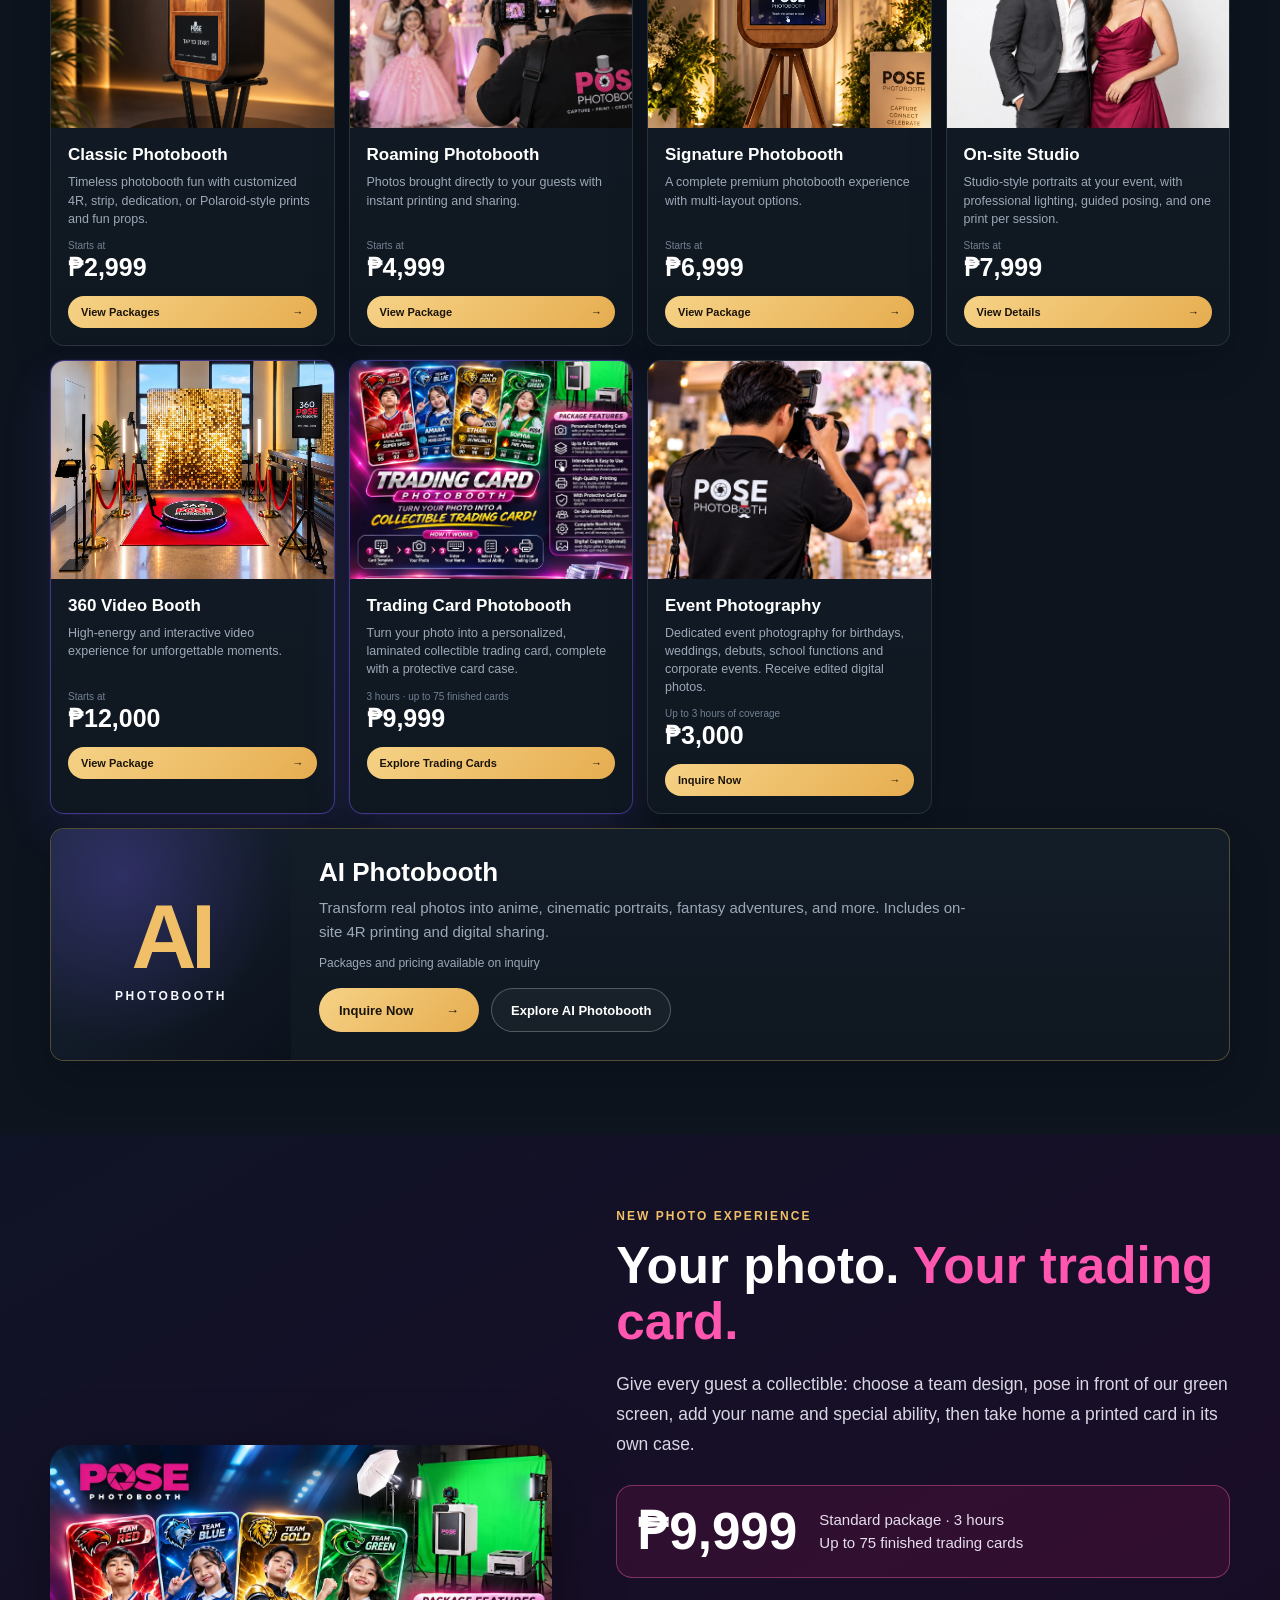
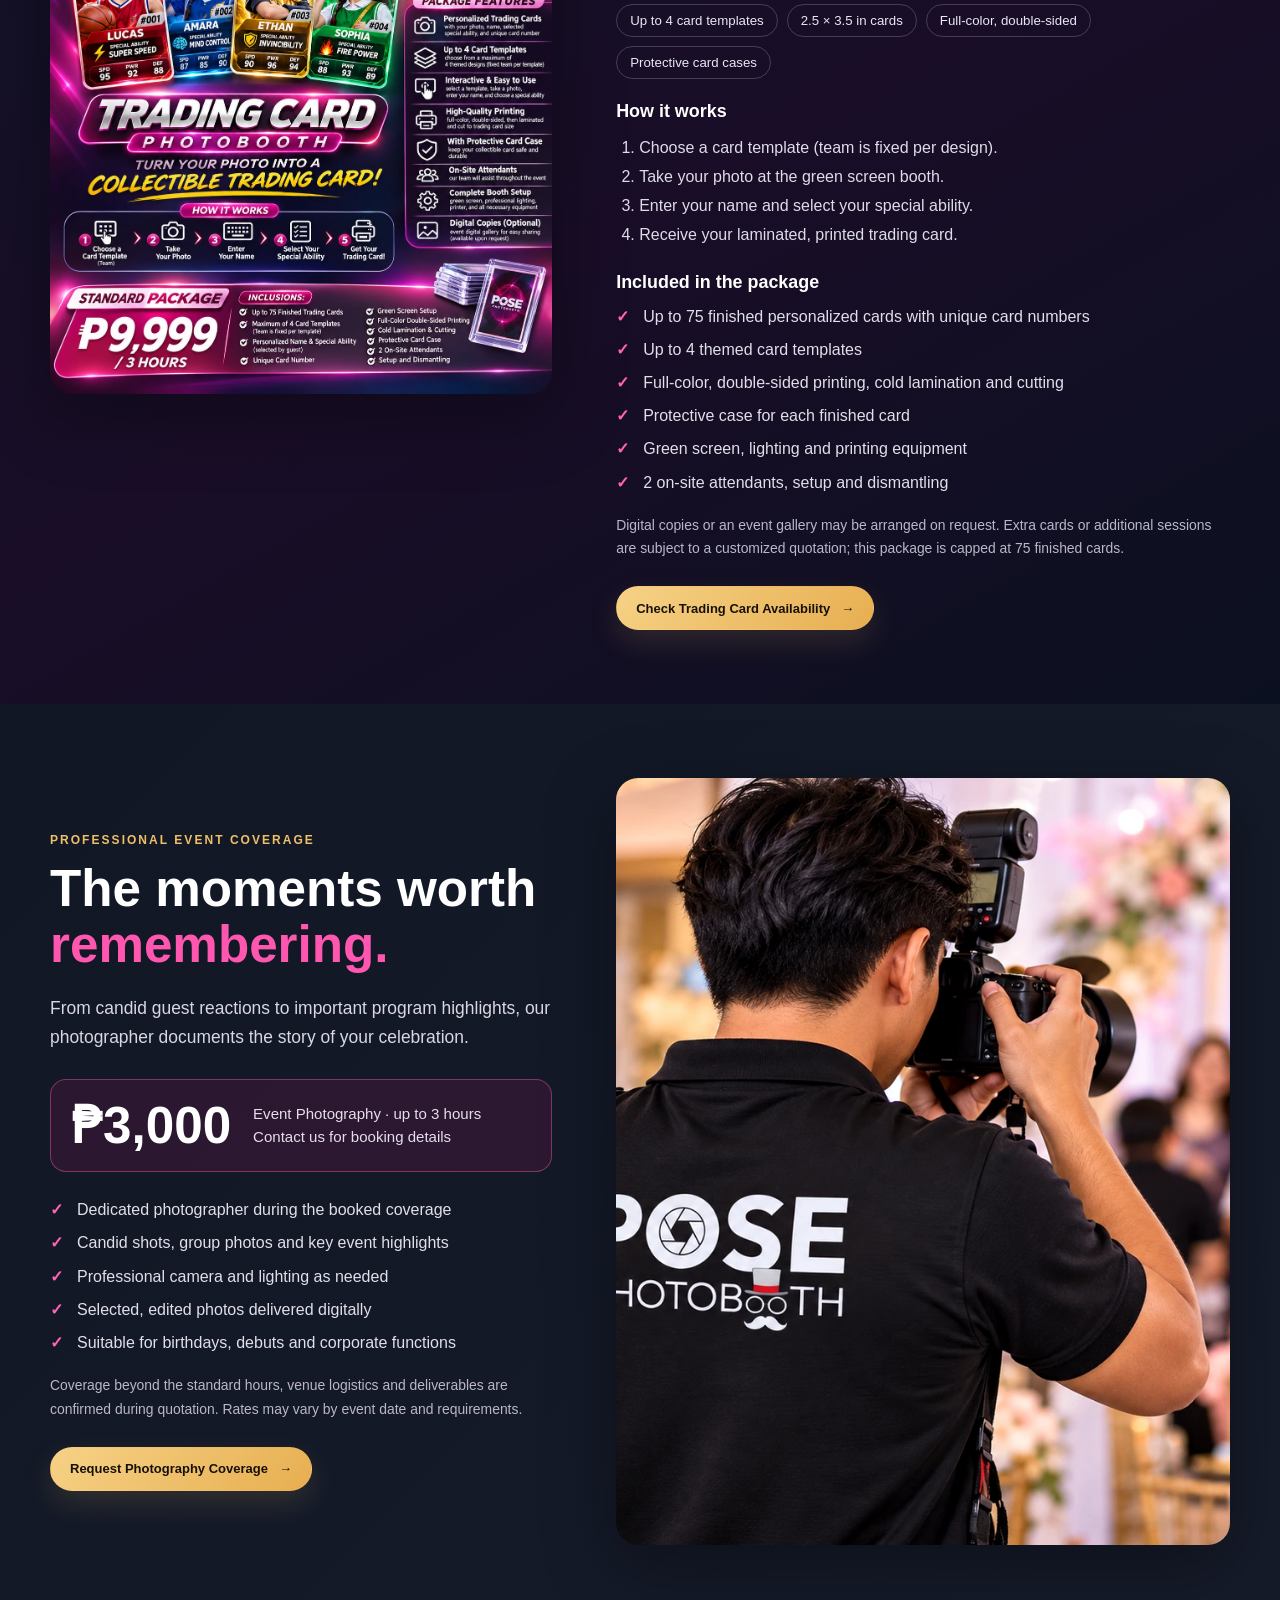
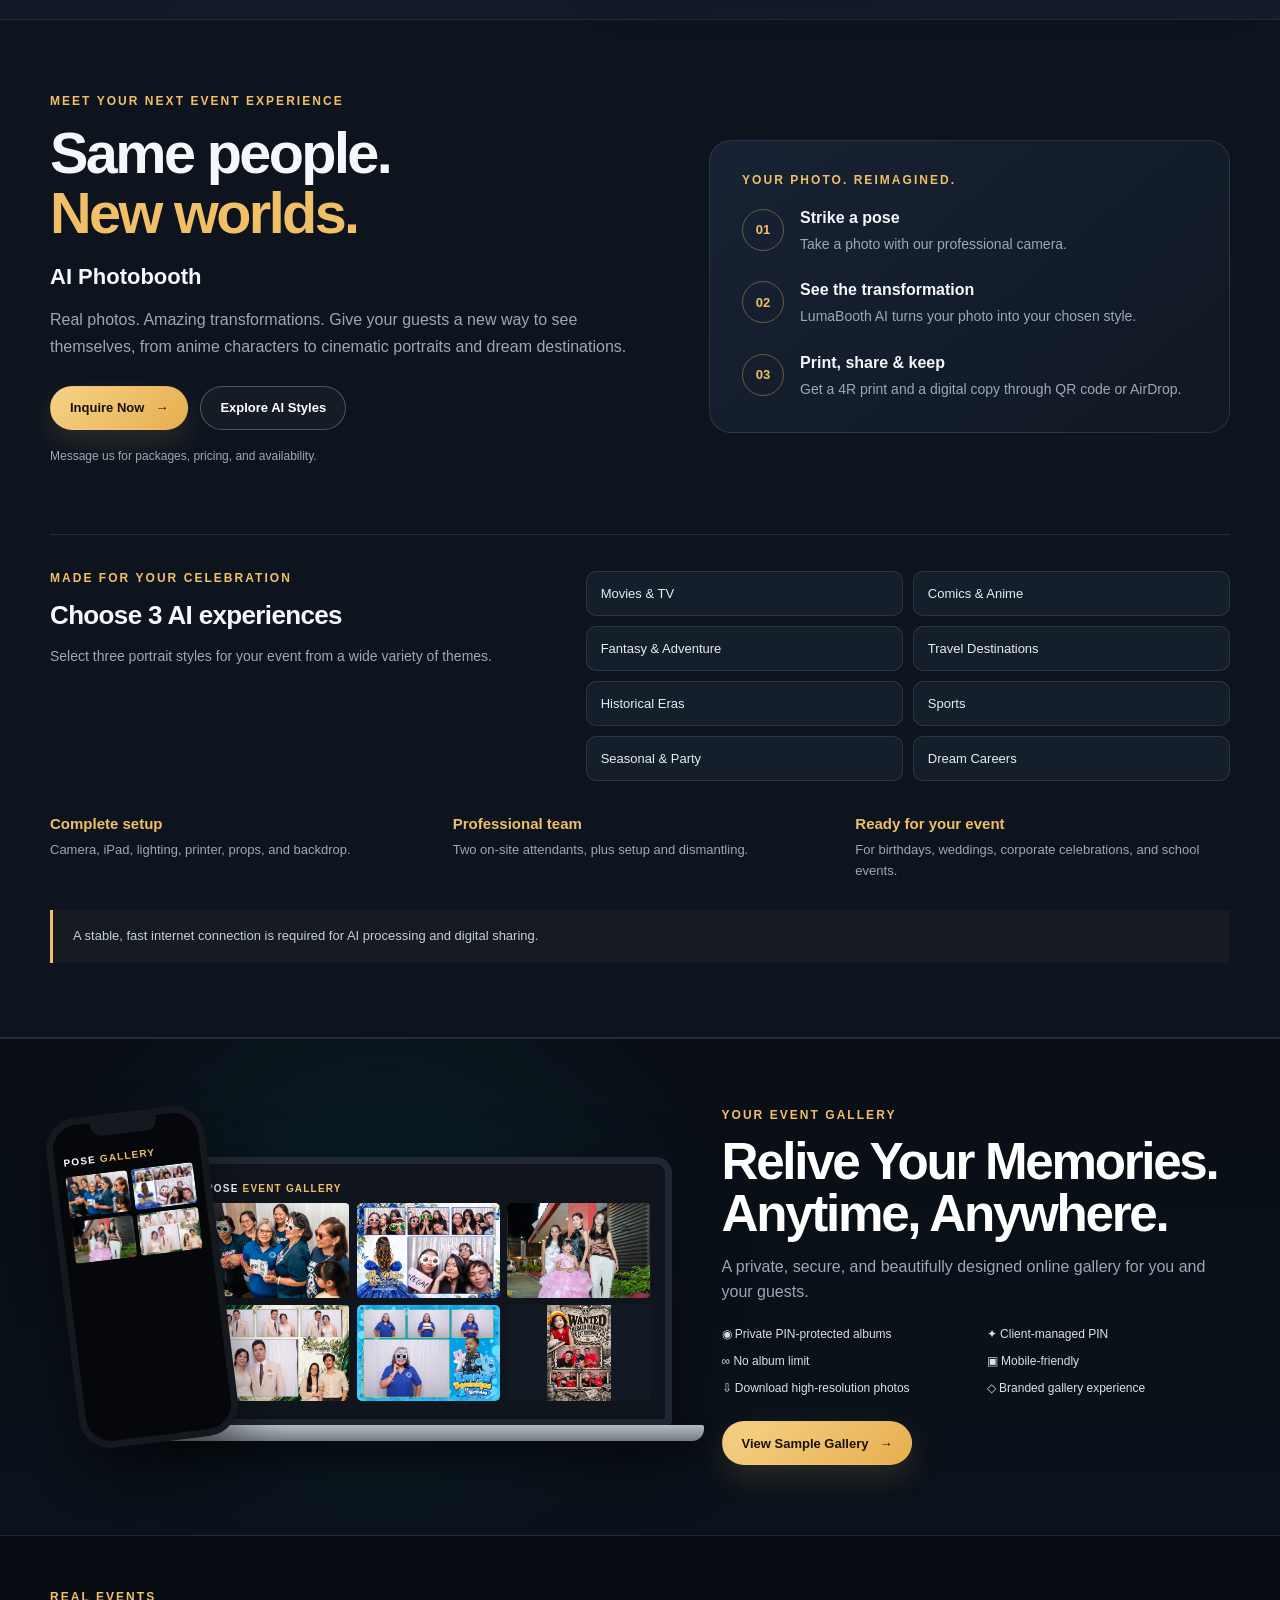
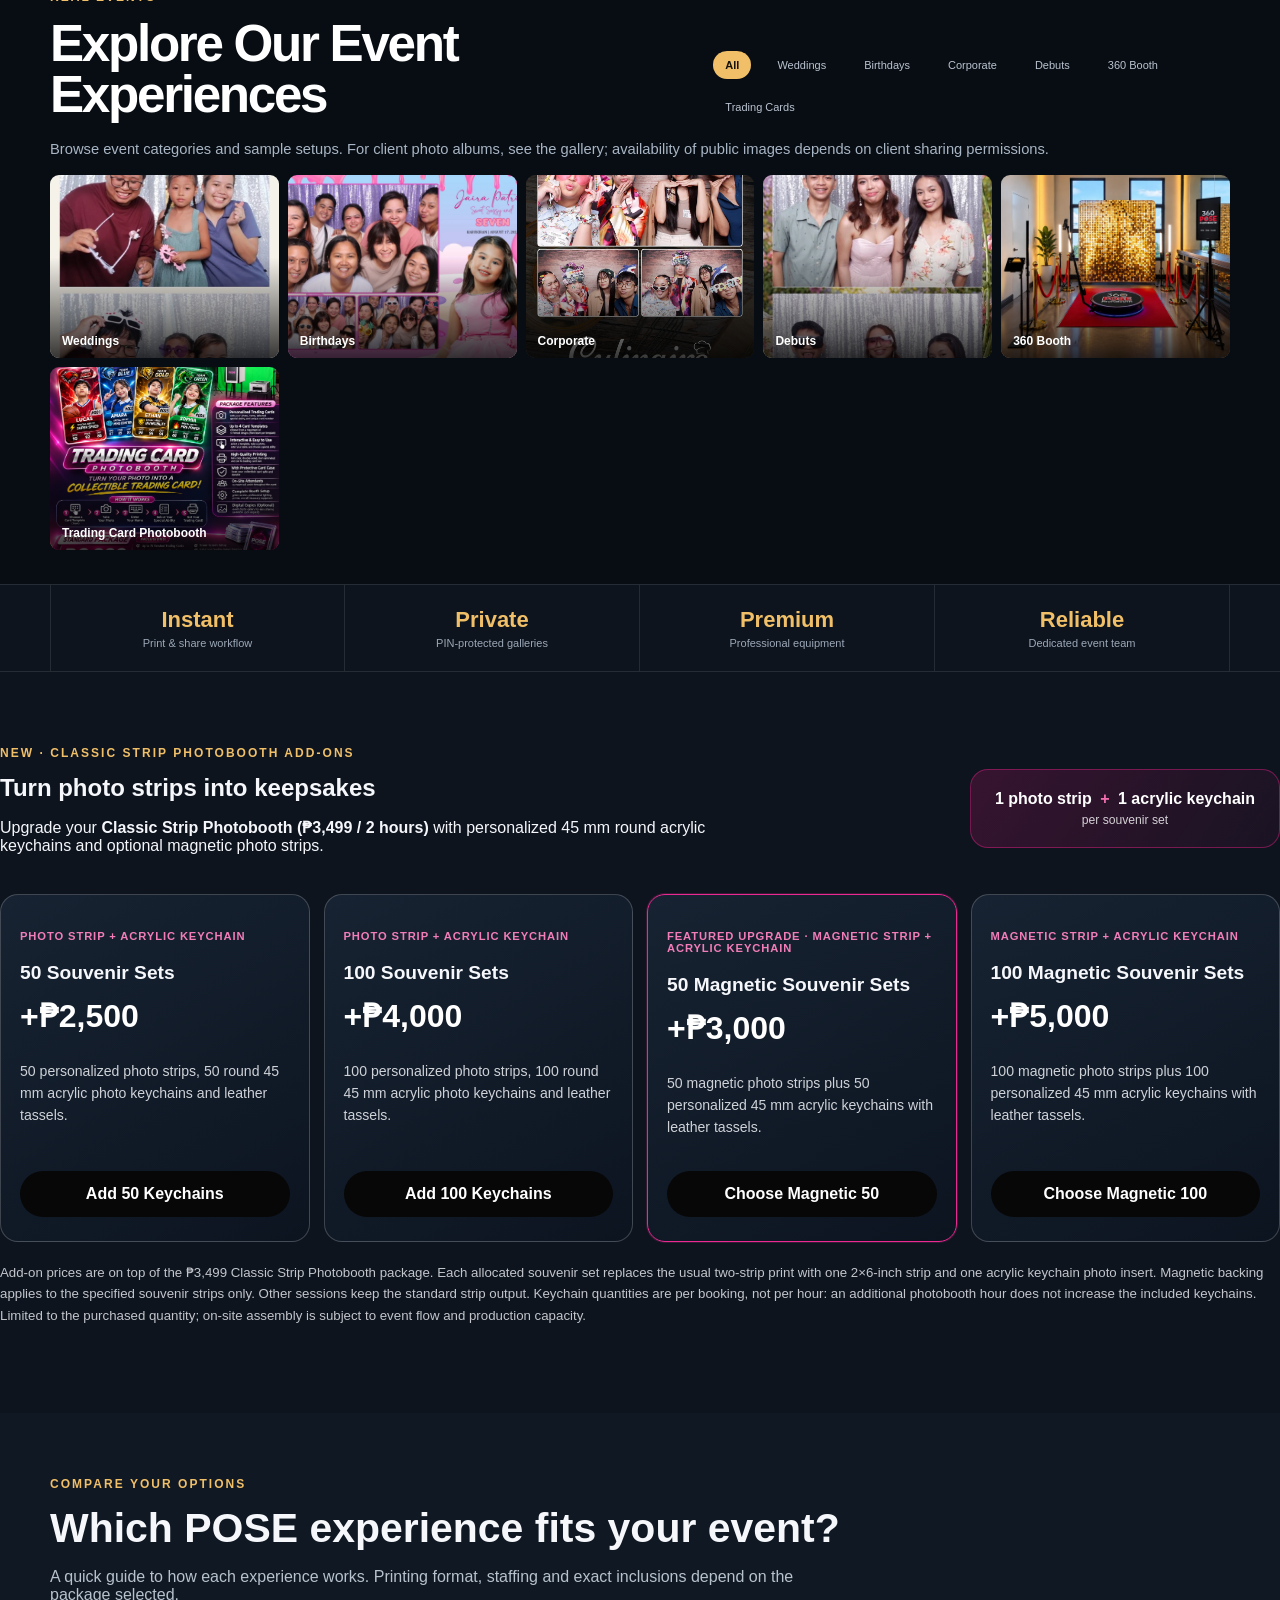
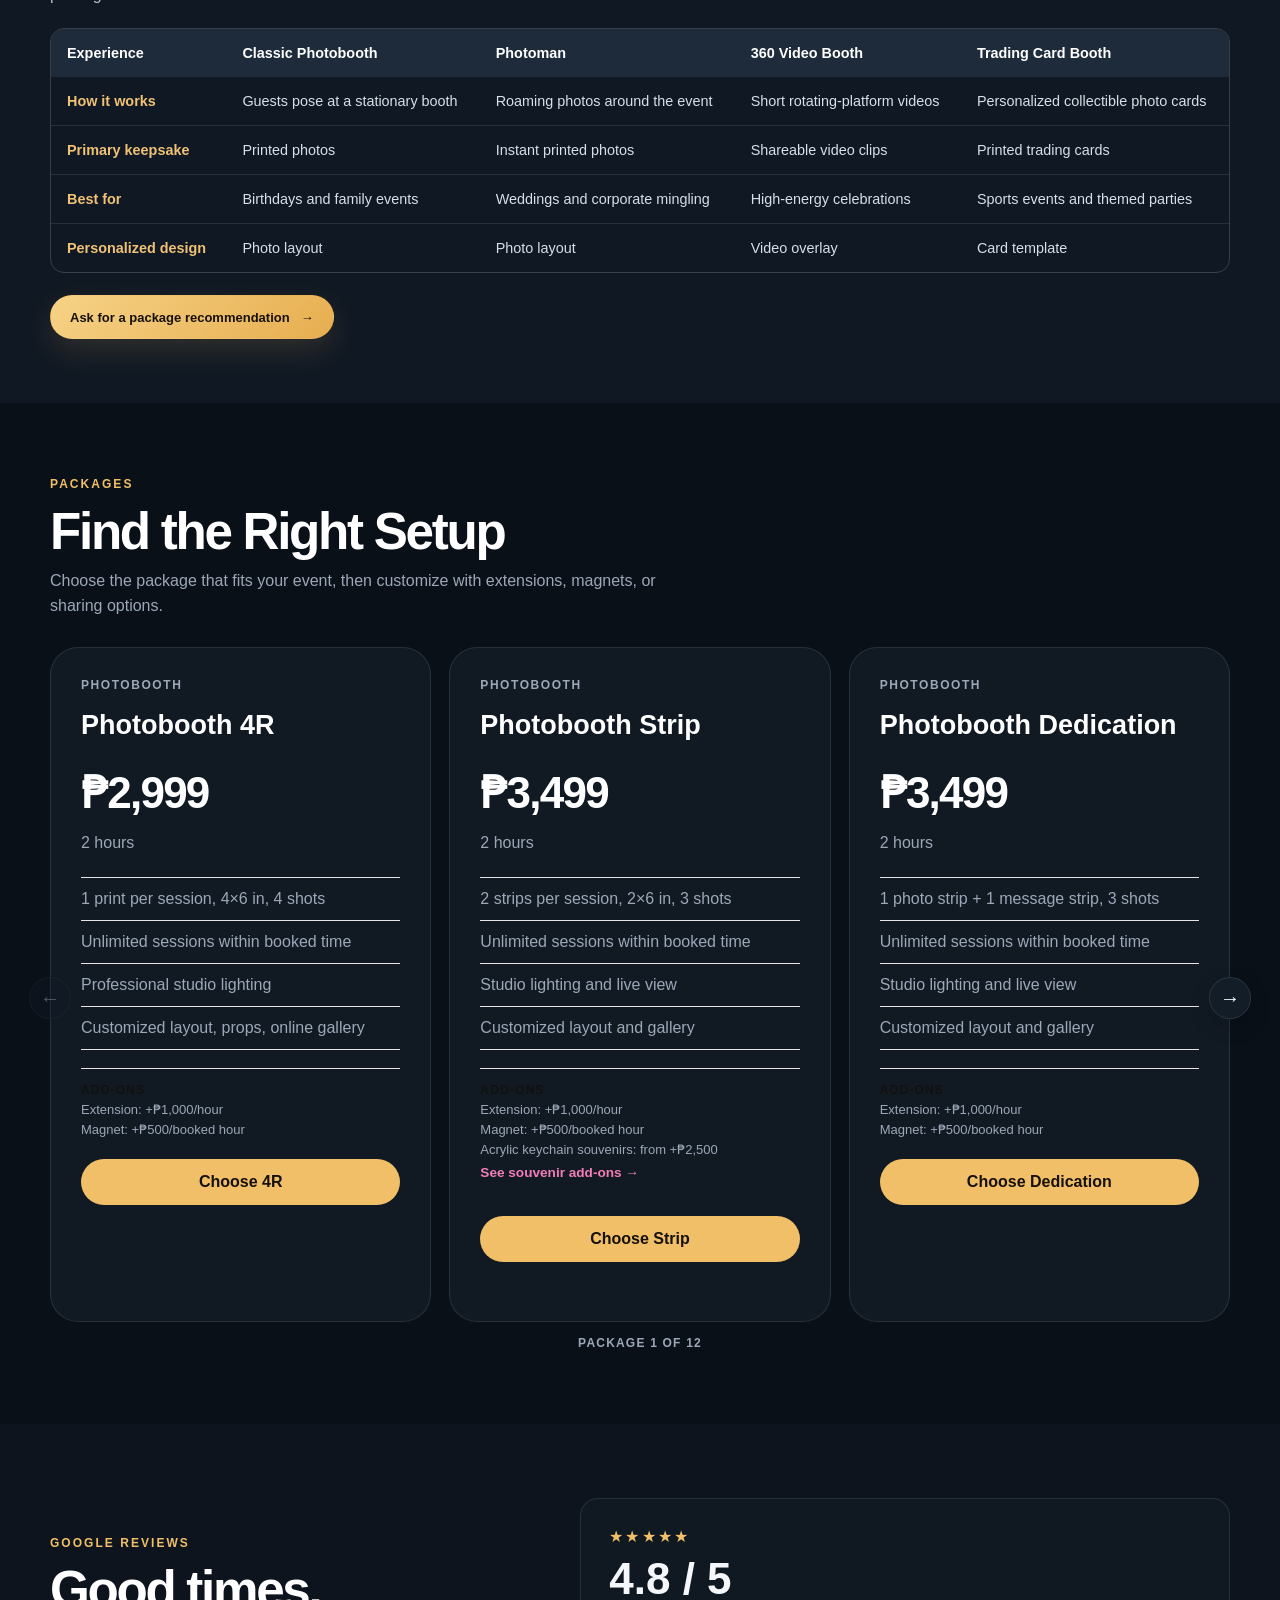
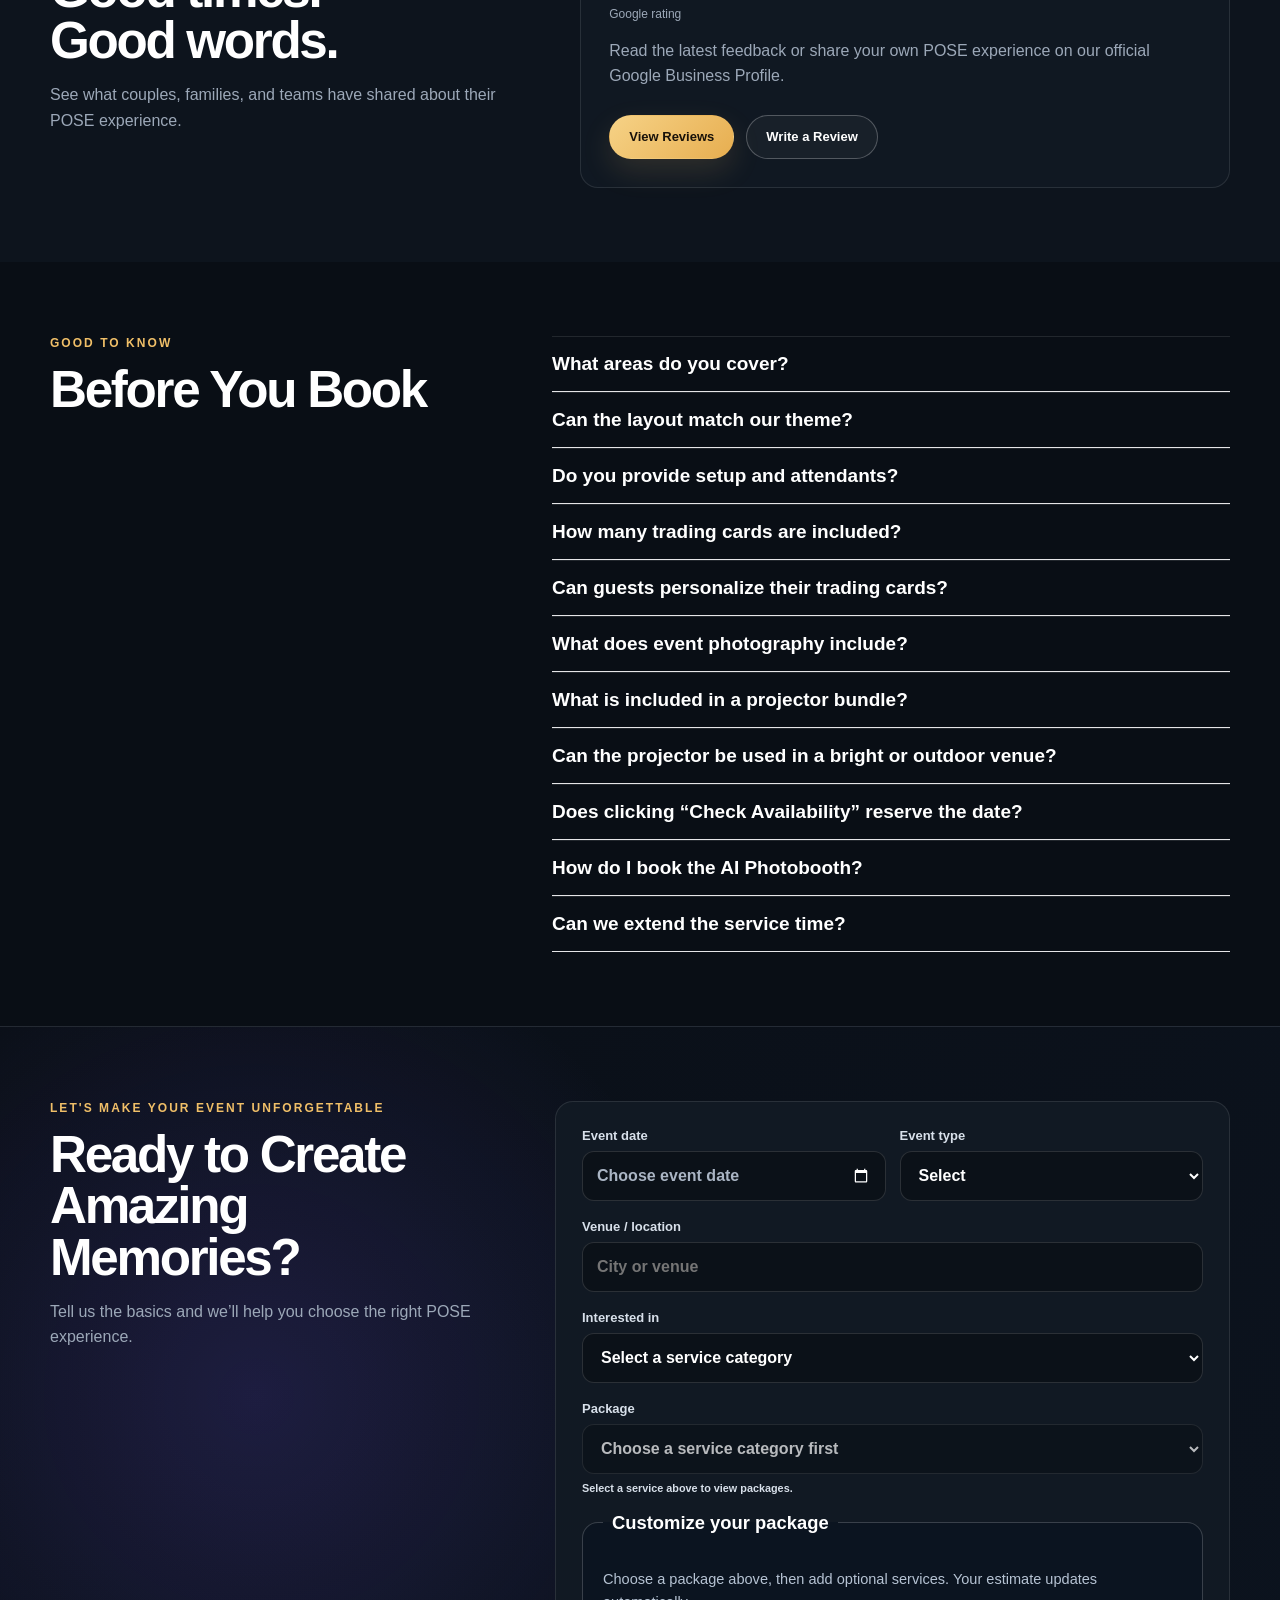
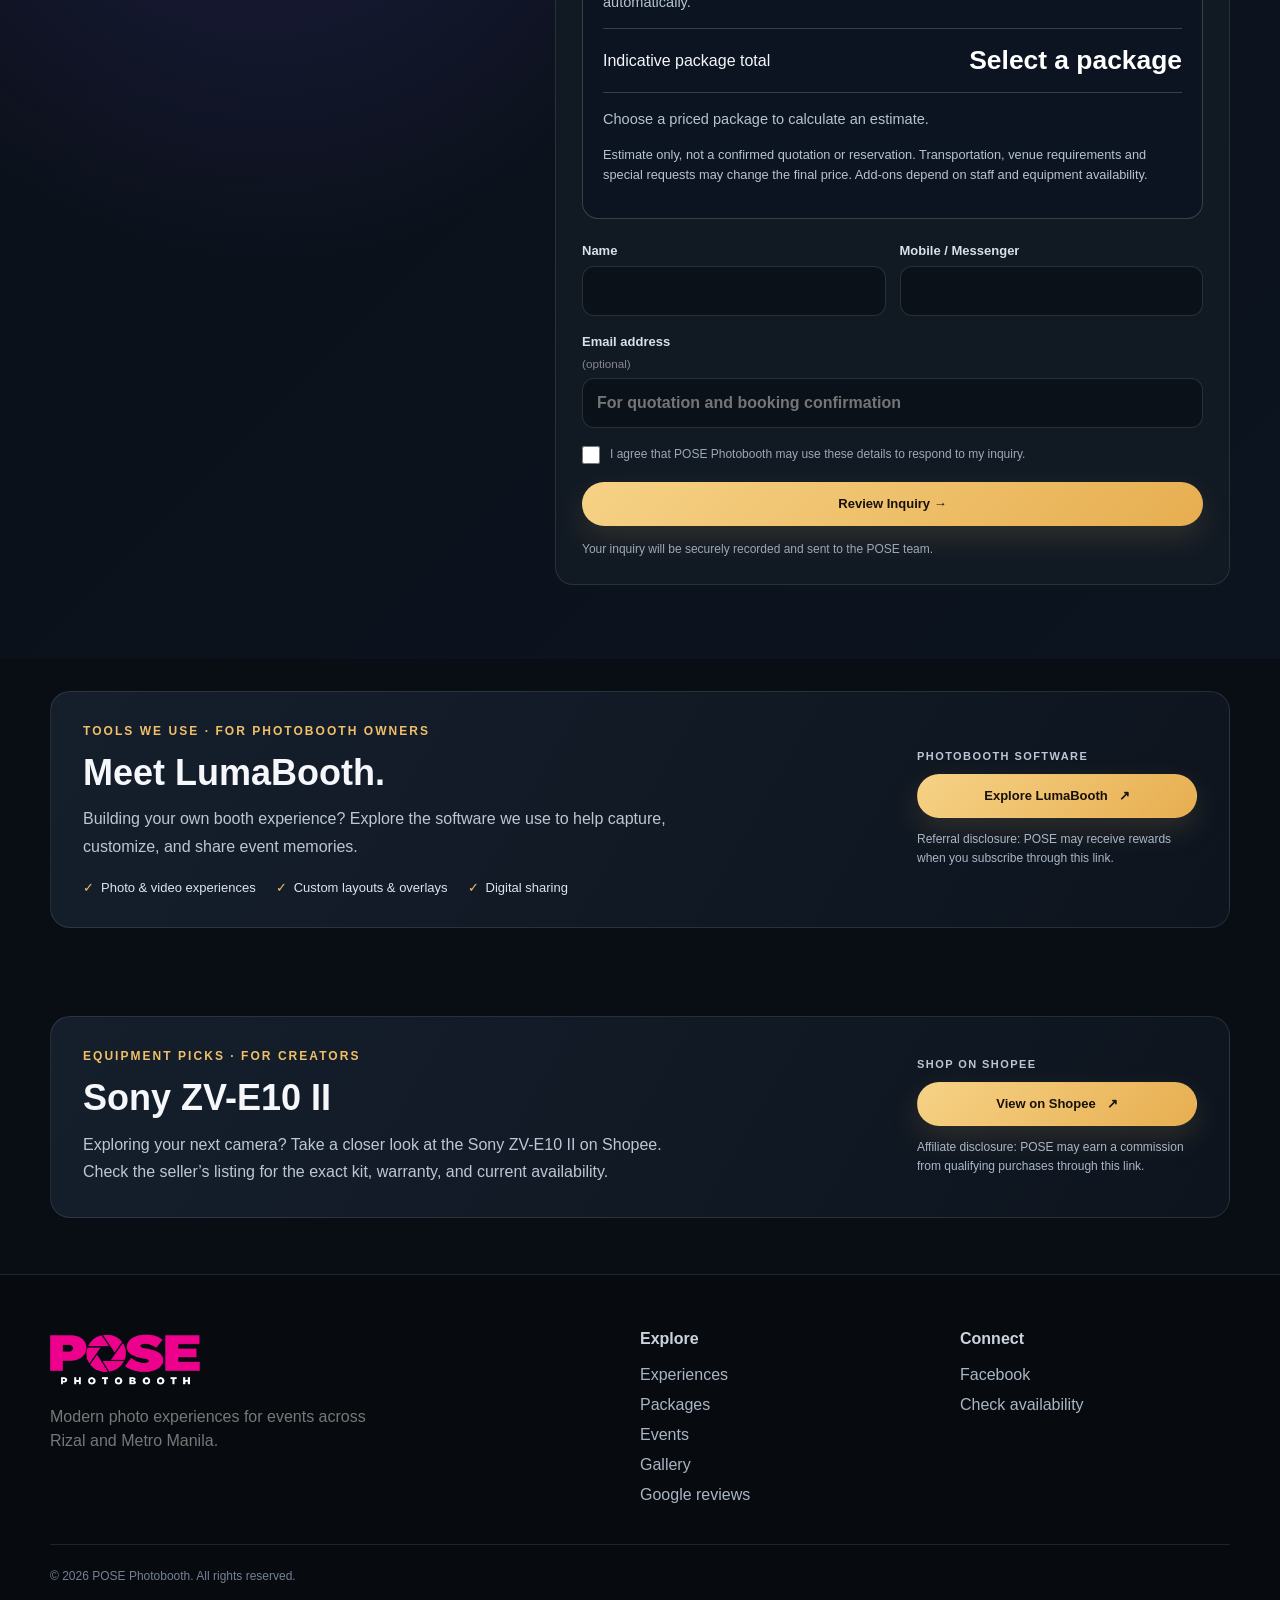
==== commit 5b3b4650: "highlight new experience, add-ons and freebies" ====
--- a/index.html
+++ b/index.html
@@ -29,7 +29,7 @@
     <link rel="stylesheet" href="assets/css/styles.css?v=carousel-20260918" />
     <link
       rel="stylesheet"
-      href="assets/css/modern-home.css?v=20261115-v22"
+      href="assets/css/modern-home.css?v=20261116-v27"
     />
     <script src="/assets/js/partials.js" defer></script>
     <link rel="stylesheet" href="/assets/css/shared-brand.css?v=20261102" />
@@ -97,6 +97,65 @@
         </div>
       </section>
 
+
+      <!-- V2.7: three featured experiences immediately after the hero. -->
+      <section class="pose-new-experiences" aria-labelledby="pose-new-title">
+        <div class="wrap">
+          <div class="pose-new-heading">
+            <p class="mt-kicker">FEATURED AT POSE</p>
+            <h2 id="pose-new-title">More ways to <span>keep the moment.</span></h2>
+            <p>Discover collectible trading cards, personalized acrylic keychain souvenirs, and video greetings included with selected bundles.</p>
+          </div>
+          <div class="pose-new-grid">
+            <article class="pose-new-card pose-new-trading">
+              <div class="pose-new-art"><img src="assets/images/trading-card-photobooth.webp" alt="Trading Card Photobooth sample cards and event setup" width="720" height="460" loading="lazy" /></div>
+              <div class="pose-new-content">
+                <span class="pose-new-tag">NEW · STANDALONE EVENT EXPERIENCE</span>
+                <h3>Trading Card <em>Photobooth</em></h3>
+                <p>Pose, personalize, and take home your very own collectible trading card with a protective case.</p>
+                <div class="pose-new-price">₱9,999 <small>3 hours · up to 75 finished cards</small></div>
+                <p class="pose-new-details">Up to 4 designs · Green screen · Personalized cards</p>
+                <div class="pose-new-actions"><a class="mt-btn mt-btn-gold" href="#trading-cards">Explore Trading Cards <span>→</span></a><a class="pose-new-link" href="#availability" data-package="Trading Card Photobooth" data-service="Trading Card Photobooth">Inquire Now ↗</a></div>
+              </div>
+            </article>
+            <article class="pose-new-card pose-new-keychain">
+              <div class="pose-new-art pose-new-souvenir-art" aria-label="Concept illustration of a photo strip and acrylic keychain">
+                <img src="assets/images/strip.webp" alt="Sample POSE photo strip" width="360" height="460" loading="lazy" />
+                <div class="pose-spotlight-keychain" aria-hidden="true"><span class="pose-spotlight-ring"></span><span class="pose-spotlight-disc">POSE<span>PHOTO<br />KEEPSAKE</span></span><span class="pose-spotlight-tassel"></span></div>
+                <span class="pose-new-art-note">Illustrative keychain · Actual designs vary</span>
+              </div>
+              <div class="pose-new-content">
+                <span class="pose-new-tag">NEW · CLASSIC STRIP ADD-ON</span>
+                <h3>Acrylic Keychain <em>Souvenirs</em></h3>
+                <p>Upgrade your Classic Strip Photobooth with a personalized 45 mm photo keychain and leather tassel.</p>
+                <div class="pose-new-price">+₱2,500 <small>50 souvenir sets · 100 sets +₱4,000</small></div>
+                <p class="pose-new-details">Added to Classic Strip Photobooth · ₱3,499 / 2 hours</p>
+                <div class="pose-new-actions"><a class="mt-btn mt-btn-gold" href="#souvenir-addons">Explore Souvenir Add-Ons <span>→</span></a><a class="pose-new-link" href="#availability" data-package="Photobooth Strip" data-souvenir="keychain50">Build My Package ↗</a></div>
+              </div>
+            </article>
+            <article class="pose-new-card pose-new-guestbook">
+              <div class="pose-new-art pose-new-guestbook-art" role="img" aria-label="Illustration of an iPad-style video guestbook station recording a guest greeting, with a microphone symbol">
+                <div class="pose-guestbook-sparkle pose-guestbook-sparkle-one" aria-hidden="true">✦</div>
+                <div class="pose-guestbook-tablet" aria-hidden="true">
+                  <div class="pose-guestbook-camera"></div>
+                  <div class="pose-guestbook-screen"><div class="pose-guestbook-heart">♥</div><span>LEAVE A MESSAGE</span><div class="pose-guestbook-rec"><i></i> REC</div></div>
+                </div>
+                <div class="pose-guestbook-mic" aria-hidden="true">🎙</div>
+                <span class="pose-new-art-note">Illustrative setup · Actual setup may vary</span>
+              </div>
+              <div class="pose-new-content">
+                <span class="pose-new-tag">FREE BONUS · SELECTED BUNDLES</span>
+                <h3>Video <em>Guestbook</em></h3>
+                <p>Let your guests record heartfelt greetings, fun wishes, and memorable messages to treasure after the celebration.</p>
+                <div class="pose-new-price pose-guestbook-free">FREE <small>Included with eligible Photoman and Photobooth bundles</small></div>
+                <p class="pose-new-details">Touchscreen video greetings · Digital keepsakes · Not a standalone package</p>
+                <div class="pose-new-actions"><a class="mt-btn mt-btn-gold" href="#guestbook-bundles">View Eligible Bundles <span>→</span></a><a class="pose-new-link" href="#availability" data-package="Photoman + Free Video Guestbook" data-service="Event Bundles">Inquire About a Bundle ↗</a></div>
+              </div>
+            </article>
+          </div>
+        </div>
+      </section>
+
       <section class="mt-section pose-bundles" id="bundles" aria-labelledby="bundles-title">
         <div class="wrap">
           <div class="mt-section-head">
@@ -107,7 +166,7 @@
             </div>
             <a class="mt-btn mt-btn-ghost" href="#availability">Check Your Date <span>→</span></a>
           </div>
-          <div class="pose-bundle-grid">
+          <div class="pose-bundle-grid" id="guestbook-bundles">
             <article class="pose-bundle-card">
               <p class="pose-bundle-badge">FREE VIDEO GUESTBOOK</p>
               <h3>Photoman + Video Guestbook</h3>
@@ -733,6 +792,23 @@
       </section>
 
 
+      <section class="pose-souvenirs mt-section" id="souvenir-addons" aria-labelledby="souvenir-heading">
+        <div class="pose-souvenir-header">
+          <div><p class="mt-kicker">NEW · CLASSIC STRIP PHOTOBOOTH ADD-ONS</p>
+            <h2 id="souvenir-heading">Turn photo strips into keepsakes</h2>
+            <p>Upgrade your <strong>Classic Strip Photobooth (₱3,499 / 2 hours)</strong> with personalized 45 mm round acrylic keychains and optional magnetic photo strips.</p>
+          </div>
+          <div class="pose-souvenir-badge">1 photo strip <span>+</span> 1 acrylic keychain <small>per souvenir set</small></div>
+        </div>
+        <div class="pose-souvenir-grid">
+          <article class="pose-souvenir-card"><p class="pose-souvenir-eyebrow">Photo strip + acrylic keychain</p><h3>50 Souvenir Sets</h3><p class="pose-souvenir-price">+₱2,500</p><p>50 personalized photo strips, 50 round 45 mm acrylic photo keychains and leather tassels.</p><a class="pill block" href="#availability" data-package="Photobooth Strip" data-souvenir="keychain50">Add 50 Keychains</a></article>
+          <article class="pose-souvenir-card"><p class="pose-souvenir-eyebrow">Photo strip + acrylic keychain</p><h3>100 Souvenir Sets</h3><p class="pose-souvenir-price">+₱4,000</p><p>100 personalized photo strips, 100 round 45 mm acrylic photo keychains and leather tassels.</p><a class="pill block" href="#availability" data-package="Photobooth Strip" data-souvenir="keychain100">Add 100 Keychains</a></article>
+          <article class="pose-souvenir-card pose-souvenir-card-featured"><p class="pose-souvenir-eyebrow">FEATURED UPGRADE · Magnetic strip + acrylic keychain</p><h3>50 Magnetic Souvenir Sets</h3><p class="pose-souvenir-price">+₱3,000</p><p>50 magnetic photo strips plus 50 personalized 45 mm acrylic keychains with leather tassels.</p><a class="pill block" href="#availability" data-package="Photobooth Strip" data-souvenir="magnet50">Choose Magnetic 50</a></article>
+          <article class="pose-souvenir-card"><p class="pose-souvenir-eyebrow">Magnetic strip + acrylic keychain</p><h3>100 Magnetic Souvenir Sets</h3><p class="pose-souvenir-price">+₱5,000</p><p>100 magnetic photo strips plus 100 personalized 45 mm acrylic keychains with leather tassels.</p><a class="pill block" href="#availability" data-package="Photobooth Strip" data-souvenir="magnet100">Choose Magnetic 100</a></article>
+        </div>
+        <p class="pose-souvenir-note">Add-on prices are on top of the ₱3,499 Classic Strip Photobooth package. Each allocated souvenir set replaces the usual two-strip print with one 2×6-inch strip and one acrylic keychain photo insert. Magnetic backing applies to the specified souvenir strips only. Other sessions keep the standard strip output. Keychain quantities are per booking, not per hour: an additional photobooth hour does not increase the included keychains. Limited to the purchased quantity; on-site assembly is subject to event flow and production capacity.</p>
+      </section>
+
       <section class="pose-compare mt-section" id="compare-packages" aria-labelledby="pose-compare-title">
         <div class="wrap">
           <p class="mt-kicker">COMPARE YOUR OPTIONS</p>
@@ -824,8 +900,9 @@
                 </ul>
                 <div class="package-addons">
                   <strong>Add-ons</strong><span>Extension: +₱1,000/hour</span
-                  ><span>Magnet: +₱500/booked hour</span>
+                  ><span>Magnet: +₱500/booked hour</span><span>Acrylic keychain souvenirs: from +₱2,500</span>
                 </div>
+                <a class="pose-souvenir-inline-link" href="#souvenir-addons">See souvenir add-ons →</a>
                 <a
                   class="pill block"
                   href="#availability"
@@ -1214,13 +1291,25 @@
             <fieldset class="pose-quote-builder" id="quoteBuilder">
               <legend>Customize your package</legend>
               <p class="pose-quote-intro">Choose a package above, then add optional services. Your estimate updates automatically.</p>
-              <div class="pose-quote-options">
+              <div class="pose-souvenir-quote-option" id="souvenirQuoteWrap" hidden>
+                <label for="quoteSouvenir">Classic Strip souvenir add-on</label>
+                <select id="quoteSouvenir" disabled>
+                  <option value="">No souvenir add-on</option>
+                  <option value="keychain50">50 acrylic keychains + photo strips · +₱2,500</option>
+                  <option value="keychain100">100 acrylic keychains + photo strips · +₱4,000</option>
+                  <option value="magnet50">50 magnetic strips + acrylic keychains · +₱3,000</option>
+                  <option value="magnet100">100 magnetic strips + acrylic keychains · +₱5,000</option>
+                </select>
+                <small>Available only with Classic Strip Photobooth. Select one option; magnetic souvenir bundles already include keychains and magnetic backing. Selected sets receive one strip + one keychain rather than the standard two strips.</small>
+              </div>
+              <p class="pose-souvenir-quantity-policy" id="souvenirQuantityPolicy" hidden>Souvenir quantities are fixed per booking, not per hour. Extending the photobooth does not add more keychains. After the selected quantity is used, standard strip printing continues.</p>
+              <div class="pose-quote-options" id="poseRelevantAddons">
                 <label class="pose-quote-option"><input type="checkbox" id="addonProjector" /> <span>Projector presentation add-on <strong>+₱2,500</strong><small>Up to 4 hours; same event venue, subject to suitability and availability.</small></span></label>
                 <label class="pose-quote-option"><input type="checkbox" id="addonEnclosure" /> <span>360 LED enclosure <strong>+₱5,000</strong><small>Available with 360 Video Booth packages only.</small></span></label>
                 <label class="pose-quote-option"><input type="checkbox" id="addonMagnets" /> <span>Photoman magnets (per 50 prints) <strong>+₱1,000</strong><small>Available with standalone Photoman packages only.</small></span></label>
                 <label class="pose-quote-option"><input type="checkbox" id="addonVideoGuestbook" /> <span>Request a Video Guestbook <strong>Price on request</strong><small>Already included in qualifying Photoman bundles; otherwise separately quoted.</small></span></label>
               </div>
-              <label class="pose-extra-hours" for="quoteExtraHours">Additional service hours <select id="quoteExtraHours"><option value="0">No additional hours</option><option value="1">+1 hour</option><option value="2">+2 hours</option><option value="3">+3 hours</option></select><small id="quoteHourRate">Available for selected packages with published extension rates.</small></label>
+              <label class="pose-extra-hours" for="quoteExtraHours" id="poseExtraHoursWrap">Additional service hours <select id="quoteExtraHours"><option value="0">No additional hours</option><option value="1">+1 hour</option><option value="2">+2 hours</option><option value="3">+3 hours</option></select><small id="quoteHourRate">Available for selected packages with published extension rates.</small></label>
               <div class="pose-quote-total" aria-live="polite" aria-atomic="true"><span>Indicative package total</span><strong id="quoteTotal">Select a package</strong></div>
               <p class="pose-quote-details" id="quoteDetails">Select a package to see the estimated price.</p>
               <p class="pose-quote-disclaimer">Estimate only, not a confirmed quotation or reservation. Transportation, venue requirements and special requests may change the final price. Add-ons depend on staff and equipment availability.</p>
@@ -1378,6 +1467,6 @@
       >Chat with POSE</a
     >
     <script src="assets/js/inquiry-config.js"></script>
-    <script src="assets/js/app.js?v=20261115-v24"></script>
+    <script src="assets/js/app.js?v=20261116-v27"></script>
   </body>
 </html>
--- a/assets/css/modern-home.css
+++ b/assets/css/modern-home.css
@@ -1837,3 +1837,108 @@
 .pose-review-confirm {color:#fff;background:#c51672;border:1px solid #c51672}
 .pose-review-actions button:focus-visible {outline:3px solid #1c7da9;outline-offset:3px}
 @media(max-width:460px){.pose-review-fields{grid-template-columns:1fr;gap:4px}.pose-review-fields dd{margin-bottom:10px}.pose-review-estimate{align-items:flex-start;flex-direction:column}}
+
+/* Classic Strip Photobooth souvenir add-ons */
+.modern-home .pose-souvenirs{scroll-margin-top:95px}
+.pose-souvenir-header{display:flex;justify-content:space-between;gap:28px;align-items:center;margin-bottom:23px}
+.pose-souvenir-header h2{margin:7px 0 12px}
+.pose-souvenir-header p{max-width:710px}
+.pose-souvenir-badge{flex:0 0 auto;text-align:center;padding:20px 24px;border:1px solid rgba(238,35,139,.42);border-radius:18px;background:linear-gradient(125deg,rgba(224,20,122,.2),rgba(224,20,122,.06));font-weight:800;color:#fff}
+.pose-souvenir-badge span{color:#f36eaf;padding:0 4px}
+.pose-souvenir-badge small{display:block;font-size:.76rem;font-weight:500;opacity:.8;margin-top:5px}
+.pose-souvenir-grid{display:grid;grid-template-columns:repeat(4,minmax(0,1fr));gap:14px}
+.pose-souvenir-card{display:flex;flex-direction:column;padding:24px 19px;border:1px solid rgba(255,255,255,.2);border-radius:18px;background:linear-gradient(150deg,#172332,#0c1420);min-width:0}
+.pose-souvenir-card-featured{border-color:#ea2a92;box-shadow:0 0 0 1px rgba(234,42,146,.2)}
+.pose-souvenir-eyebrow{color:#f37db9;text-transform:uppercase;letter-spacing:.08em;font-size:.7rem;font-weight:800}
+.pose-souvenir-card h3{font-size:1.2rem;line-height:1.25;margin:8px 0}
+.pose-souvenir-price{font-size:2rem;font-weight:850;color:#fff;margin:4px 0 12px}
+.pose-souvenir-card>p:not(.pose-souvenir-price):not(.pose-souvenir-eyebrow){font-size:.88rem;line-height:1.55;opacity:.83;flex:1}
+.pose-souvenir-card .pill{margin-top:18px;text-align:center}
+.pose-souvenir-note{font-size:.83rem;line-height:1.6;opacity:.78;margin-top:20px}
+.pose-souvenir-inline-link{display:inline-block;margin:8px 0 14px;font-size:.85rem;color:#f37db9;font-weight:700}
+.pose-souvenir-quote-option{padding:15px;border-radius:12px;background:#152331;border:1px solid rgba(235,37,135,.35);margin:16px 0}
+.pose-souvenir-quote-option label{display:block;color:#fff;font-weight:750;margin-bottom:8px}
+.pose-souvenir-quote-option select{display:block;width:100%;max-width:100%;padding:11px;border-radius:8px}
+.pose-souvenir-quote-option small{display:block;margin-top:8px;color:#aebdce;font-size:.79rem;line-height:1.4}
+@media(max-width:1050px){.pose-souvenir-grid{grid-template-columns:repeat(2,minmax(0,1fr))}}
+@media(max-width:640px){.pose-souvenir-grid{grid-template-columns:1fr}.pose-souvenir-header{display:block}.pose-souvenir-badge{margin-top:14px}}
+
+/* V2.5 — souvenir spotlight, mobile responsive, branded and intentionally illustrative. */
+.pose-souvenir-spotlight{padding:clamp(42px,6vw,84px) 0;background:radial-gradient(circle at 85% 10%,rgba(237,59,148,.18),transparent 46%),linear-gradient(145deg,#191522,#101a28);color:#fff;border-bottom:1px solid rgba(255,255,255,.11)}
+.pose-souvenir-spotlight-inner{display:grid;grid-template-columns:minmax(0,1.2fr) minmax(240px,.8fr);gap:clamp(28px,6vw,85px);align-items:center}
+.pose-spotlight-tag{display:inline-block;background:#e3298a;color:#fff;padding:8px 13px;border-radius:999px;font-weight:800;letter-spacing:.08em;font-size:.74rem}
+.pose-souvenir-spotlight h2{font-size:clamp(2.05rem,4.2vw,4.1rem);line-height:1.07;margin:18px 0;color:#fff;max-width:700px}
+.pose-souvenir-spotlight h2 em{color:#ff9bc9;font-style:normal}
+.pose-souvenir-spotlight-copy>p{font-size:clamp(.98rem,1.6vw,1.13rem);line-height:1.6;color:#e0dce7;max-width:610px}
+.pose-spotlight-prices{display:flex;flex-wrap:wrap;gap:14px;margin:24px 0}
+.pose-spotlight-prices>span{display:flex;flex-direction:column;padding:15px 22px;border-radius:14px;background:#fff;color:#1c2433;min-width:158px}
+.pose-spotlight-prices strong{font-size:clamp(1.5rem,3vw,2rem);line-height:1.12}
+.pose-spotlight-prices small{font-size:.85rem;color:#565e70;margin-top:6px}
+.pose-souvenir-spotlight .pose-spotlight-base{font-size:.92rem;color:#cfc9d6}
+.pose-spotlight-base b{color:#fff}
+.pose-spotlight-actions{display:flex;gap:12px;flex-wrap:wrap;margin-top:24px}
+.pose-souvenir-spotlight-art{min-height:350px;position:relative;display:flex;align-items:center;justify-content:center;isolation:isolate}
+.pose-souvenir-spotlight-art>img{height:310px;width:auto;max-width:48%;object-fit:contain;border-radius:10px;transform:rotate(-9deg) translateX(-25px);box-shadow:0 18px 40px #0009}
+.pose-spotlight-keychain{position:relative;display:flex;align-items:center;justify-content:center;width:170px;height:170px;border-radius:50%;background:linear-gradient(150deg,#fff,#d5d7df);border:10px solid #eff0f4;box-shadow:0 12px 32px #0007, inset 0 0 0 2px #9d9faa;transform:rotate(12deg) translateX(-20px);flex-shrink:0}
+.pose-spotlight-ring{position:absolute;width:42px;height:42px;border:6px solid #d2d5df;border-radius:50%;top:-54px;left:calc(50% - 21px);box-shadow:inset 0 0 0 2px #9297a2}
+.pose-spotlight-disc{display:grid;place-content:center;text-align:center;width:100%;height:100%;border-radius:50%;background:linear-gradient(135deg,#e51a83,#85226f);color:#fff;font-weight:900;font-size:1.4rem;letter-spacing:.03em}
+.pose-spotlight-disc span{font-size:.54rem;letter-spacing:.13em;line-height:1.3;margin-top:4px}
+.pose-spotlight-tassel{position:absolute;top:-70px;right:-15px;height:81px;width:17px;border-radius:5px;background:repeating-linear-gradient(90deg,#e7b78f 0 3px,#bb815d 3px 5px);transform:rotate(-37deg)}
+.pose-spotlight-art-caption{position:absolute;bottom:0;color:#b8b6c0;font-size:.72rem;text-align:center}
+.modern-home .pose-quote-option[hidden],.modern-home .pose-souvenir-quote-option[hidden],.modern-home .pose-quote-options[hidden],.modern-home .pose-extra-hours[hidden],.pose-souvenir-quantity-policy[hidden]{display:none!important}
+.pose-souvenir-quantity-policy{padding:12px 15px;background:rgba(220,33,125,.13);border-left:3px solid #e3298a;border-radius:7px;color:#e9dbe6;font-size:.83rem;line-height:1.6;margin:9px 0}
+#souvenir-addons{scroll-margin-top:100px}
+@media(max-width:800px){.pose-souvenir-spotlight-inner{grid-template-columns:1fr}.pose-souvenir-spotlight-art{min-height:280px;order:-1}.pose-souvenir-spotlight-art>img{height:235px}.pose-spotlight-keychain{width:125px;height:125px}.pose-spotlight-ring{top:-46px}.pose-spotlight-tassel{height:60px;top:-57px}}
+@media(max-width:480px){.pose-spotlight-prices>span{flex:1;min-width:130px;padding:13px 16px}.pose-spotlight-actions>*{width:100%;justify-content:center}.pose-souvenir-spotlight-art{min-height:265px}}
+
+/* V2.6 — balanced launch spotlight for trading cards and souvenir add-ons */
+.pose-new-experiences{padding:clamp(48px,6vw,88px) 0;background:linear-gradient(145deg,#141924,#201626 60%,#171927);color:#fff}
+.pose-new-heading{text-align:center;margin-bottom:30px}
+.pose-new-heading h2{font-size:clamp(1.9rem,3.5vw,3.2rem);line-height:1.12;color:#fff;margin:10px 0}
+.pose-new-heading h2 span{color:#ff88bf}
+.pose-new-heading>p:last-child{color:#d6cede;line-height:1.55}
+.pose-new-grid{display:grid;grid-template-columns:repeat(2,minmax(0,1fr));gap:24px;align-items:stretch}
+.pose-new-card{background:#fff;border-radius:22px;overflow:hidden;box-shadow:0 20px 42px #0004;display:flex;flex-direction:column;color:#20243a}
+.pose-new-art{height:230px;background:linear-gradient(140deg,#49152f,#a12b68);overflow:hidden;position:relative}
+.pose-new-trading .pose-new-art img{width:100%;height:100%;object-fit:cover;display:block}
+.pose-new-souvenir-art{display:flex;align-items:center;justify-content:center;gap:25px;background:radial-gradient(circle at 55% 40%,#f8d7e7,#a23c78 85%)}
+.pose-new-souvenir-art>img{height:190px;max-width:42%;width:auto;object-fit:contain;transform:rotate(-8deg);box-shadow:0 9px 25px #43152d70;border-radius:8px}
+.pose-new-souvenir-art .pose-spotlight-keychain{width:125px;height:125px;transform:rotate(11deg);border-width:7px}
+.pose-new-souvenir-art .pose-spotlight-disc{font-size:1rem}
+.pose-new-souvenir-art .pose-spotlight-ring{top:-42px}
+.pose-new-souvenir-art .pose-spotlight-tassel{top:-53px;height:61px}
+.pose-new-art-note{position:absolute;right:12px;bottom:8px;font-size:.65rem;color:#fff;background:#271329a8;padding:4px 8px;border-radius:5px}
+.pose-new-content{padding:clamp(20px,3vw,32px);display:flex;flex-direction:column;flex:1}
+.pose-new-tag{color:#ae175f;letter-spacing:.08em;font-size:.72rem;font-weight:900}
+.pose-new-content h3{font-size:clamp(1.6rem,2.5vw,2.25rem);line-height:1.1;margin:11px 0;color:#1e2130}
+.pose-new-content h3 em{font-style:normal;color:#c51f78}
+.pose-new-content>p{font-size:.95rem;line-height:1.55;color:#515369}
+.pose-new-price{font-size:clamp(1.9rem,3vw,2.5rem);font-weight:900;color:#a91963;margin:8px 0}
+.pose-new-price small{display:block;font-size:.85rem;font-weight:600;color:#555b6d;margin-top:4px}
+.pose-new-content .pose-new-details{font-size:.79rem;color:#596174;margin-bottom:20px}
+.pose-new-actions{display:flex;gap:14px;align-items:center;flex-wrap:wrap;margin-top:auto}
+.pose-new-actions .mt-btn{font-size:.84rem;padding:12px 16px}
+.pose-new-link{font-size:.85rem;font-weight:800;color:#aa1e67;text-decoration:underline;text-underline-offset:4px}
+#trading-cards,#souvenir-addons{scroll-margin-top:100px}
+@media(max-width:850px){.pose-new-grid{grid-template-columns:1fr}.pose-new-art{height:240px}}
+@media(max-width:480px){.pose-new-art{height:200px}.pose-new-actions .mt-btn{width:100%;justify-content:center}.pose-new-actions{justify-content:center}.pose-new-content{padding:20px}.pose-new-heading{text-align:left}}
+
+/* V2.7 — three balanced feature cards and illustrated Video Guestbook (no fabricated product photos) */
+.pose-new-grid{grid-template-columns:repeat(3,minmax(0,1fr));gap:18px}
+.pose-new-grid .pose-new-content{padding:clamp(18px,2vw,28px)}
+.pose-new-grid .pose-new-content h3{font-size:clamp(1.5rem,2vw,2rem)}
+.pose-new-grid .pose-new-actions .mt-btn{font-size:.78rem;padding:11px 12px}
+.pose-new-guestbook-art{display:flex;align-items:center;justify-content:center;background:radial-gradient(circle at 48% 28%,#f9d1e7,#7e2457 80%)}
+.pose-guestbook-tablet{position:relative;height:184px;width:142px;border:9px solid #272c38;background:#272c38;border-radius:17px;box-shadow:0 14px 24px #260e2c70;transform:rotate(-5deg)}
+.pose-guestbook-camera{position:absolute;top:-6px;left:50%;width:4px;height:4px;border-radius:50%;background:#8497ad}
+.pose-guestbook-screen{height:100%;border-radius:7px;background:linear-gradient(160deg,#402a57,#ba3982);display:flex;align-items:center;flex-direction:column;justify-content:center;gap:8px;color:#fff}
+.pose-guestbook-heart{font-size:3.4rem;line-height:1;color:#fff}
+.pose-guestbook-screen>span{font-size:.58rem;font-weight:900;letter-spacing:.07em}
+.pose-guestbook-rec{background:#28152c99;border-radius:15px;padding:4px 9px;font-size:.56rem;font-weight:800;letter-spacing:.06em}
+.pose-guestbook-rec i{display:inline-block;background:#ff5963;width:6px;height:6px;border-radius:50%;margin-right:3px}
+.pose-guestbook-mic{font-size:3.6rem;position:absolute;right:16%;bottom:20%;filter:drop-shadow(0 7px 8px #240a2966)}
+.pose-guestbook-sparkle{color:#fff;font-size:2.4rem;position:absolute;left:17%;top:15%}
+.pose-guestbook-free{color:#aa1462}
+#guestbook-bundles{scroll-margin-top:100px}
+@media(max-width:1100px){.pose-new-grid{grid-template-columns:repeat(2,minmax(0,1fr))}.pose-new-guestbook{grid-column:1/-1}.pose-new-guestbook .pose-new-art{height:220px}}
+@media(max-width:700px){.pose-new-grid{grid-template-columns:1fr}.pose-new-guestbook{grid-column:auto}.pose-new-guestbook .pose-new-art{height:220px}}
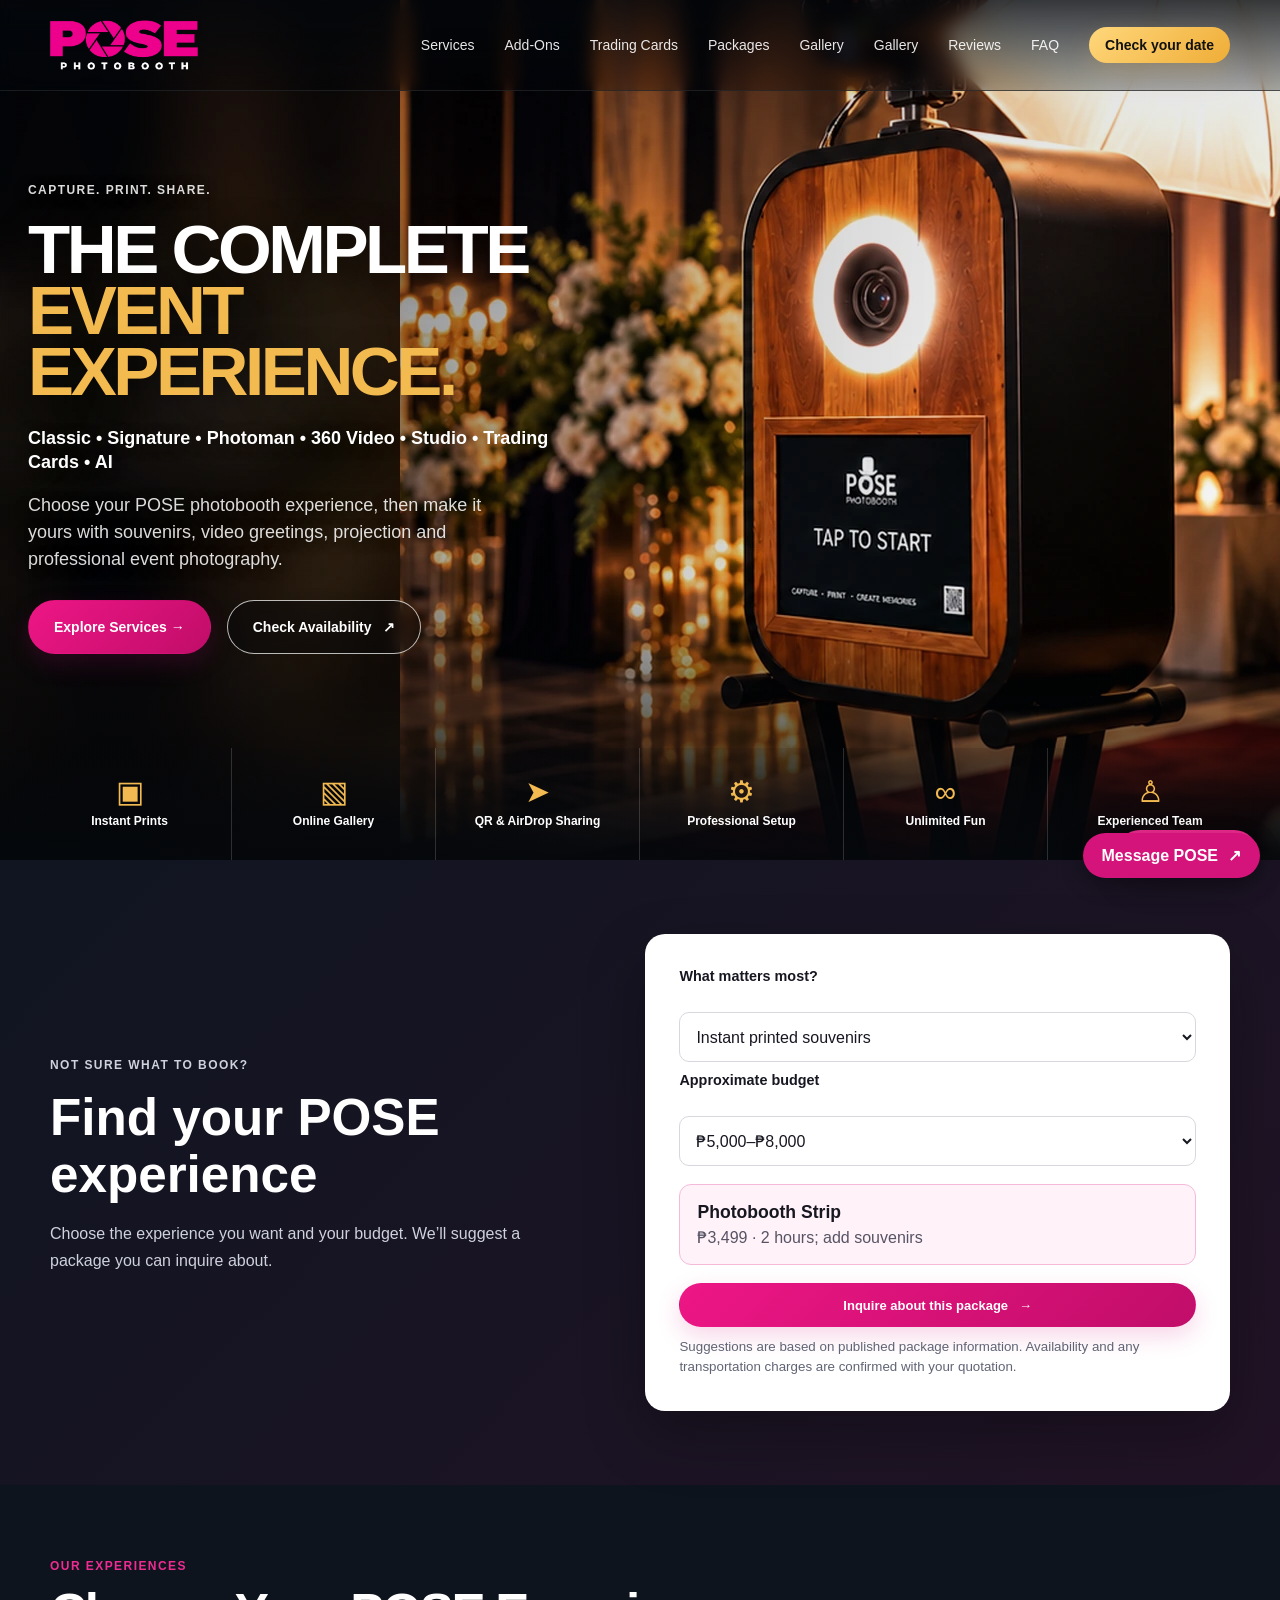
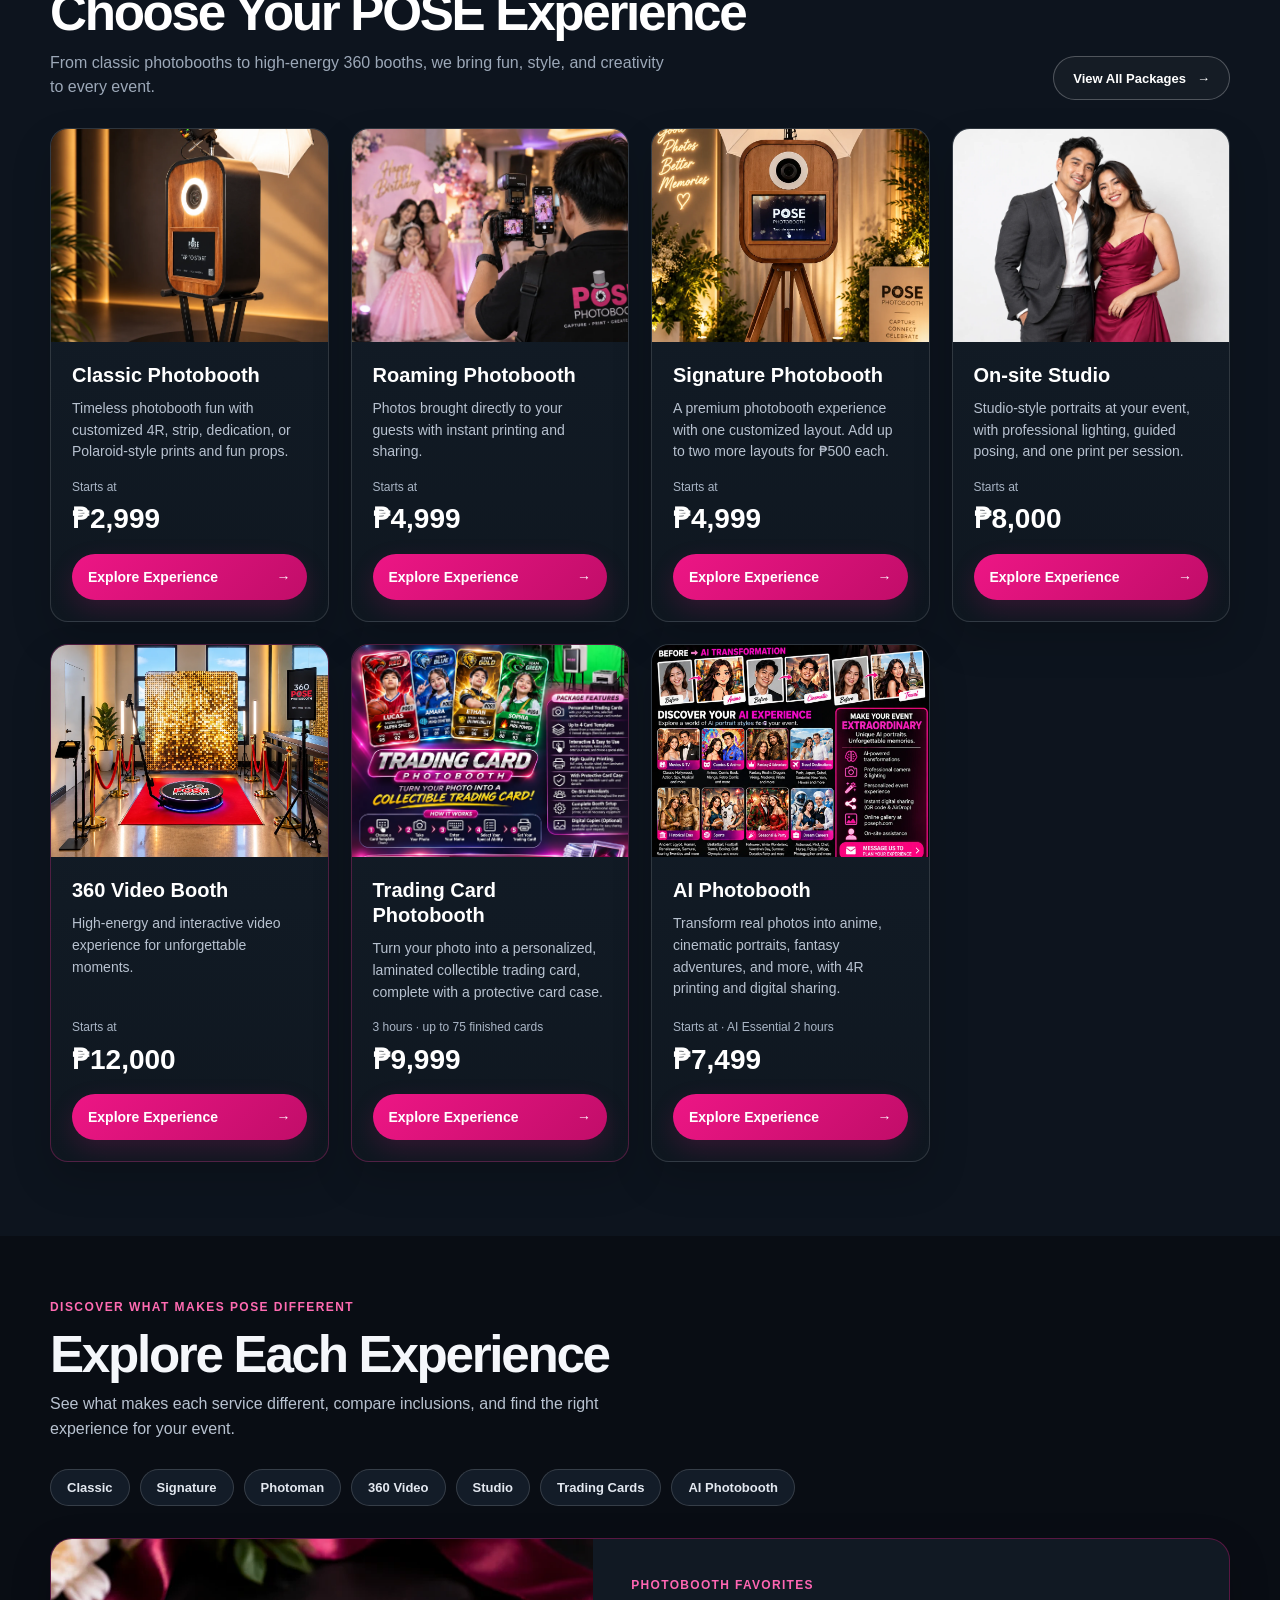
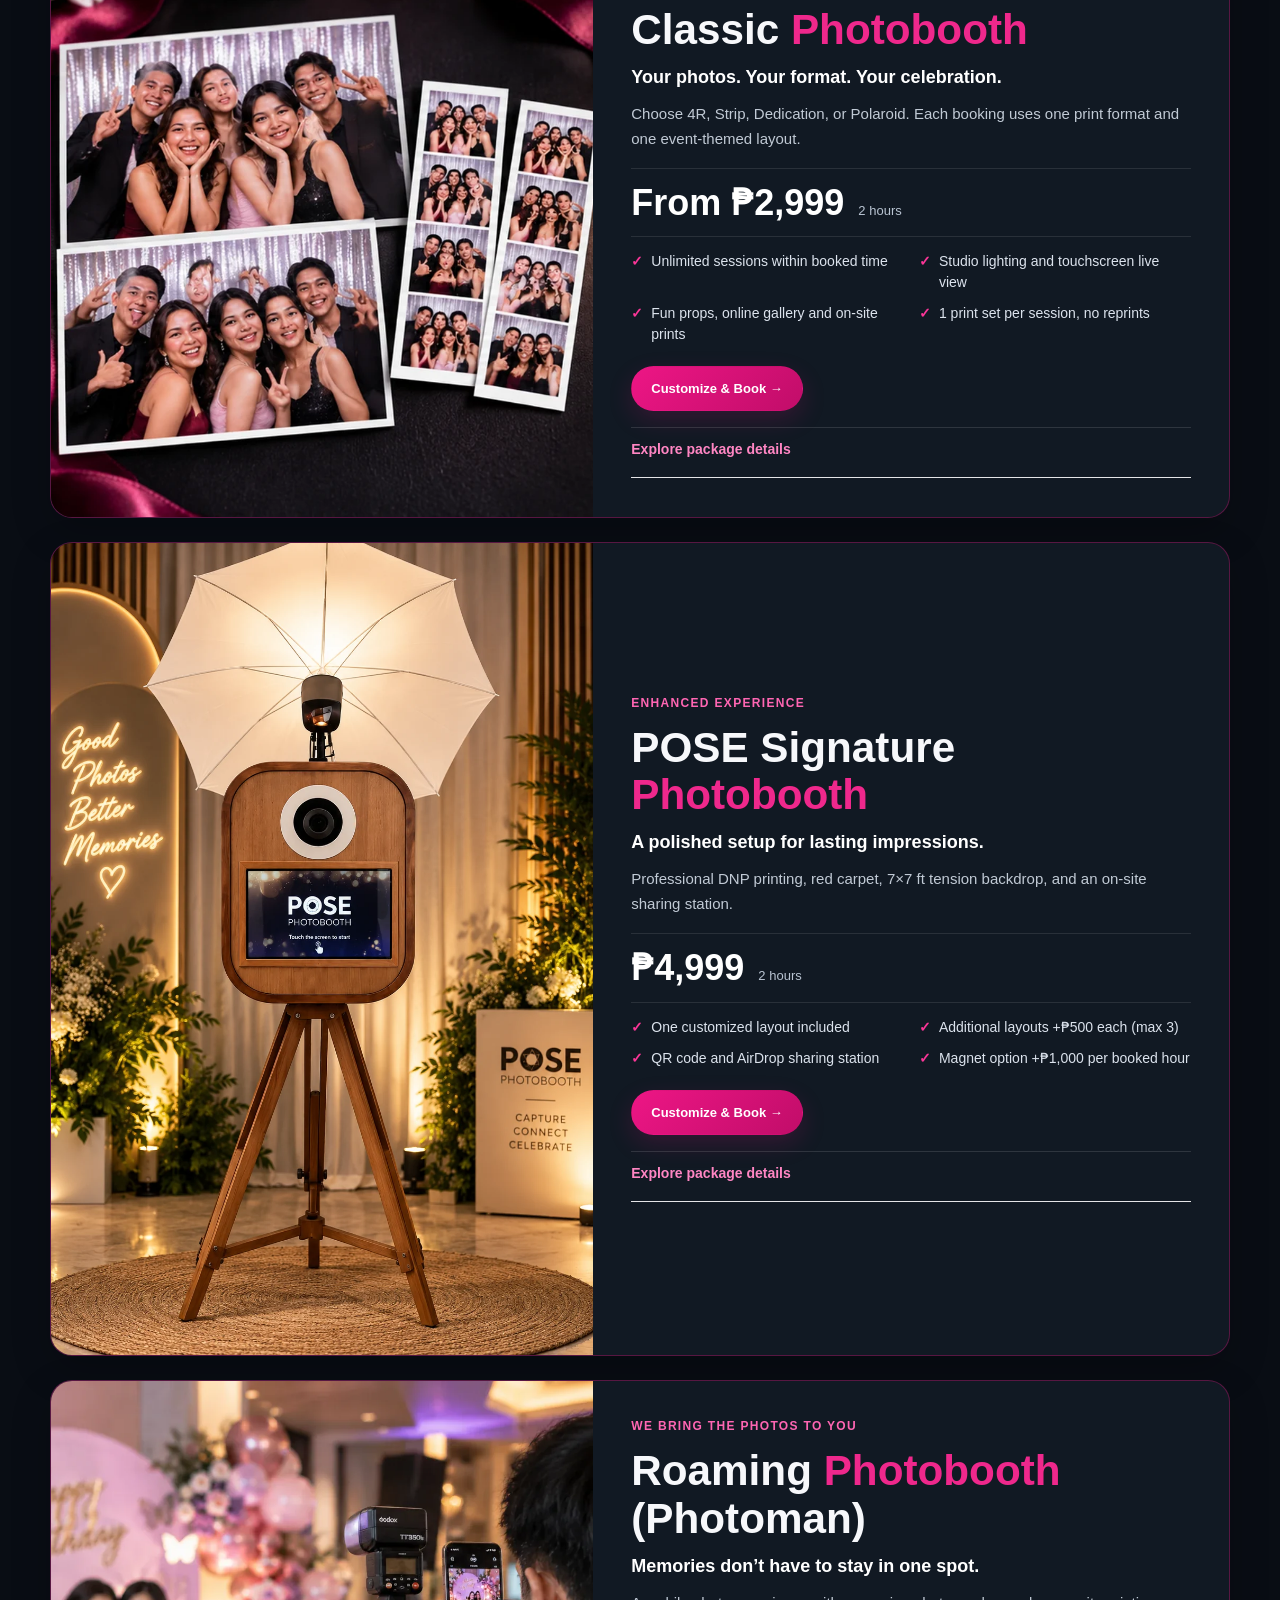
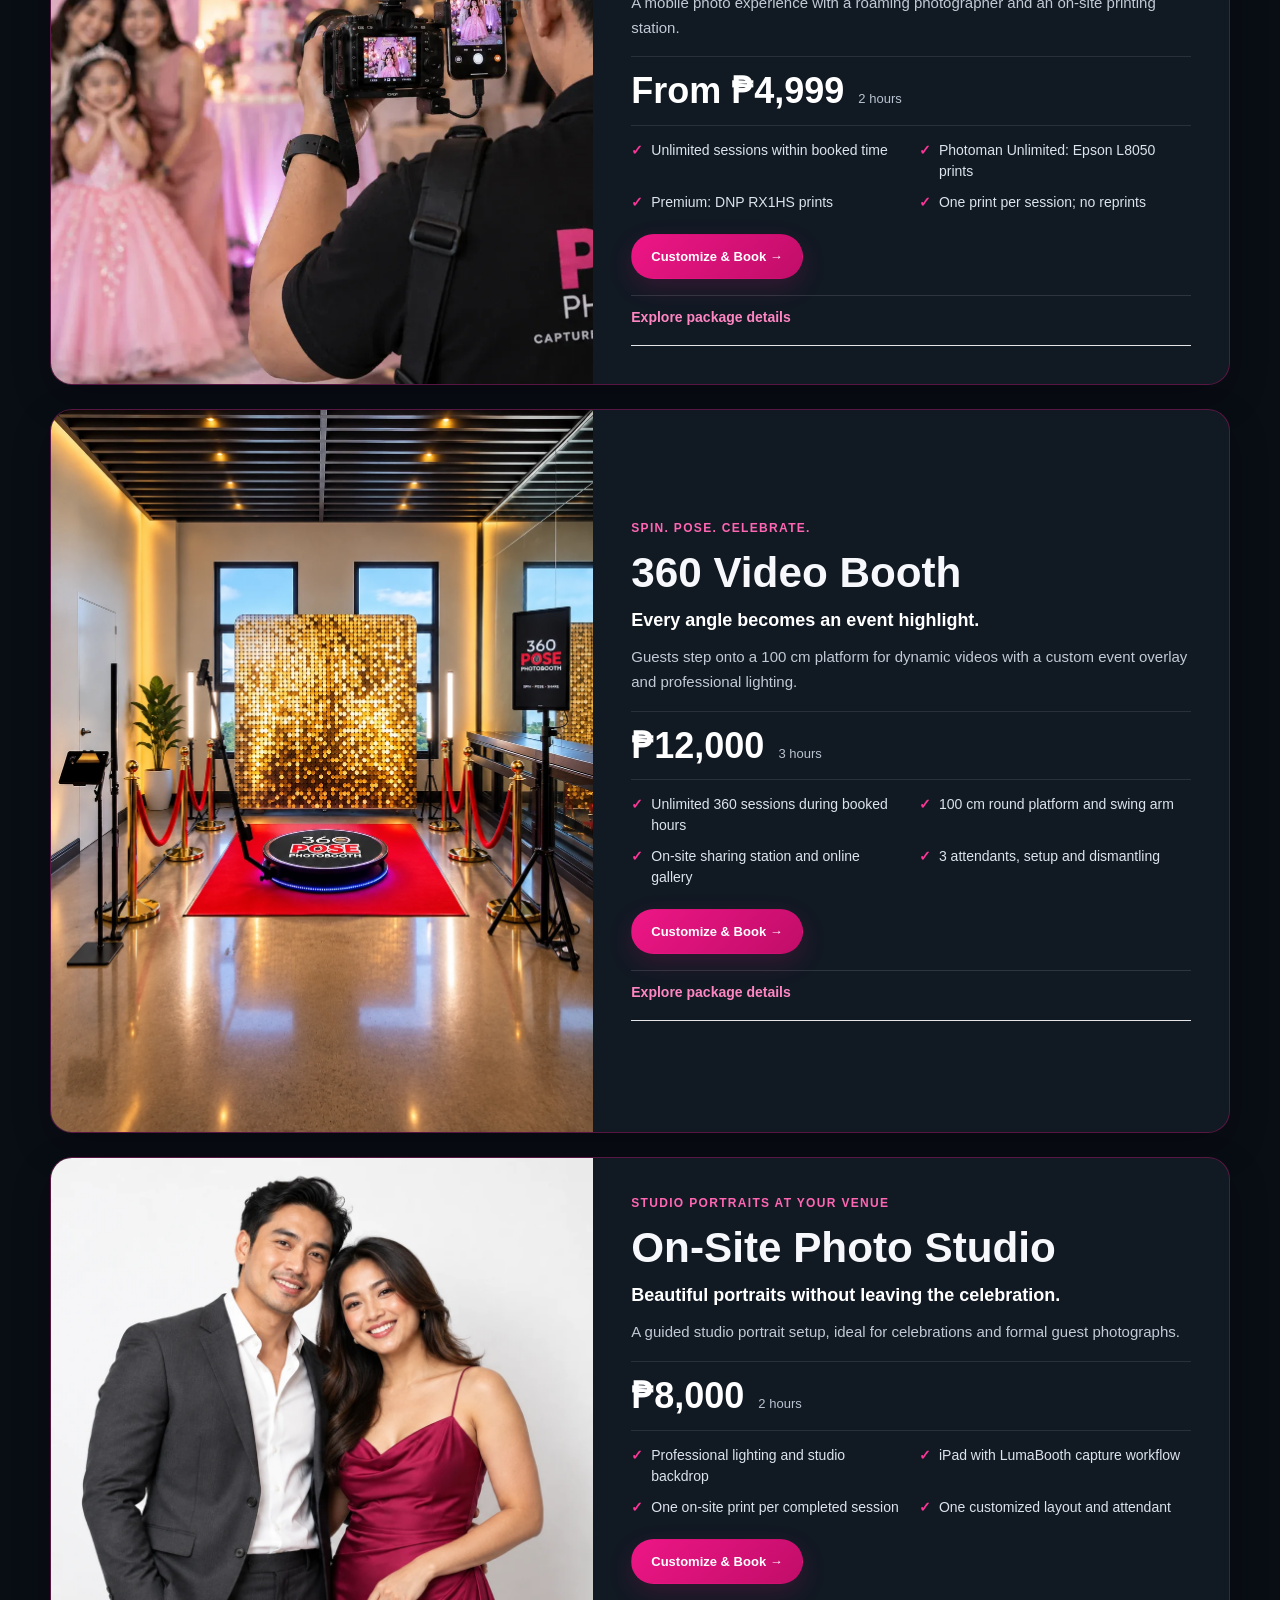
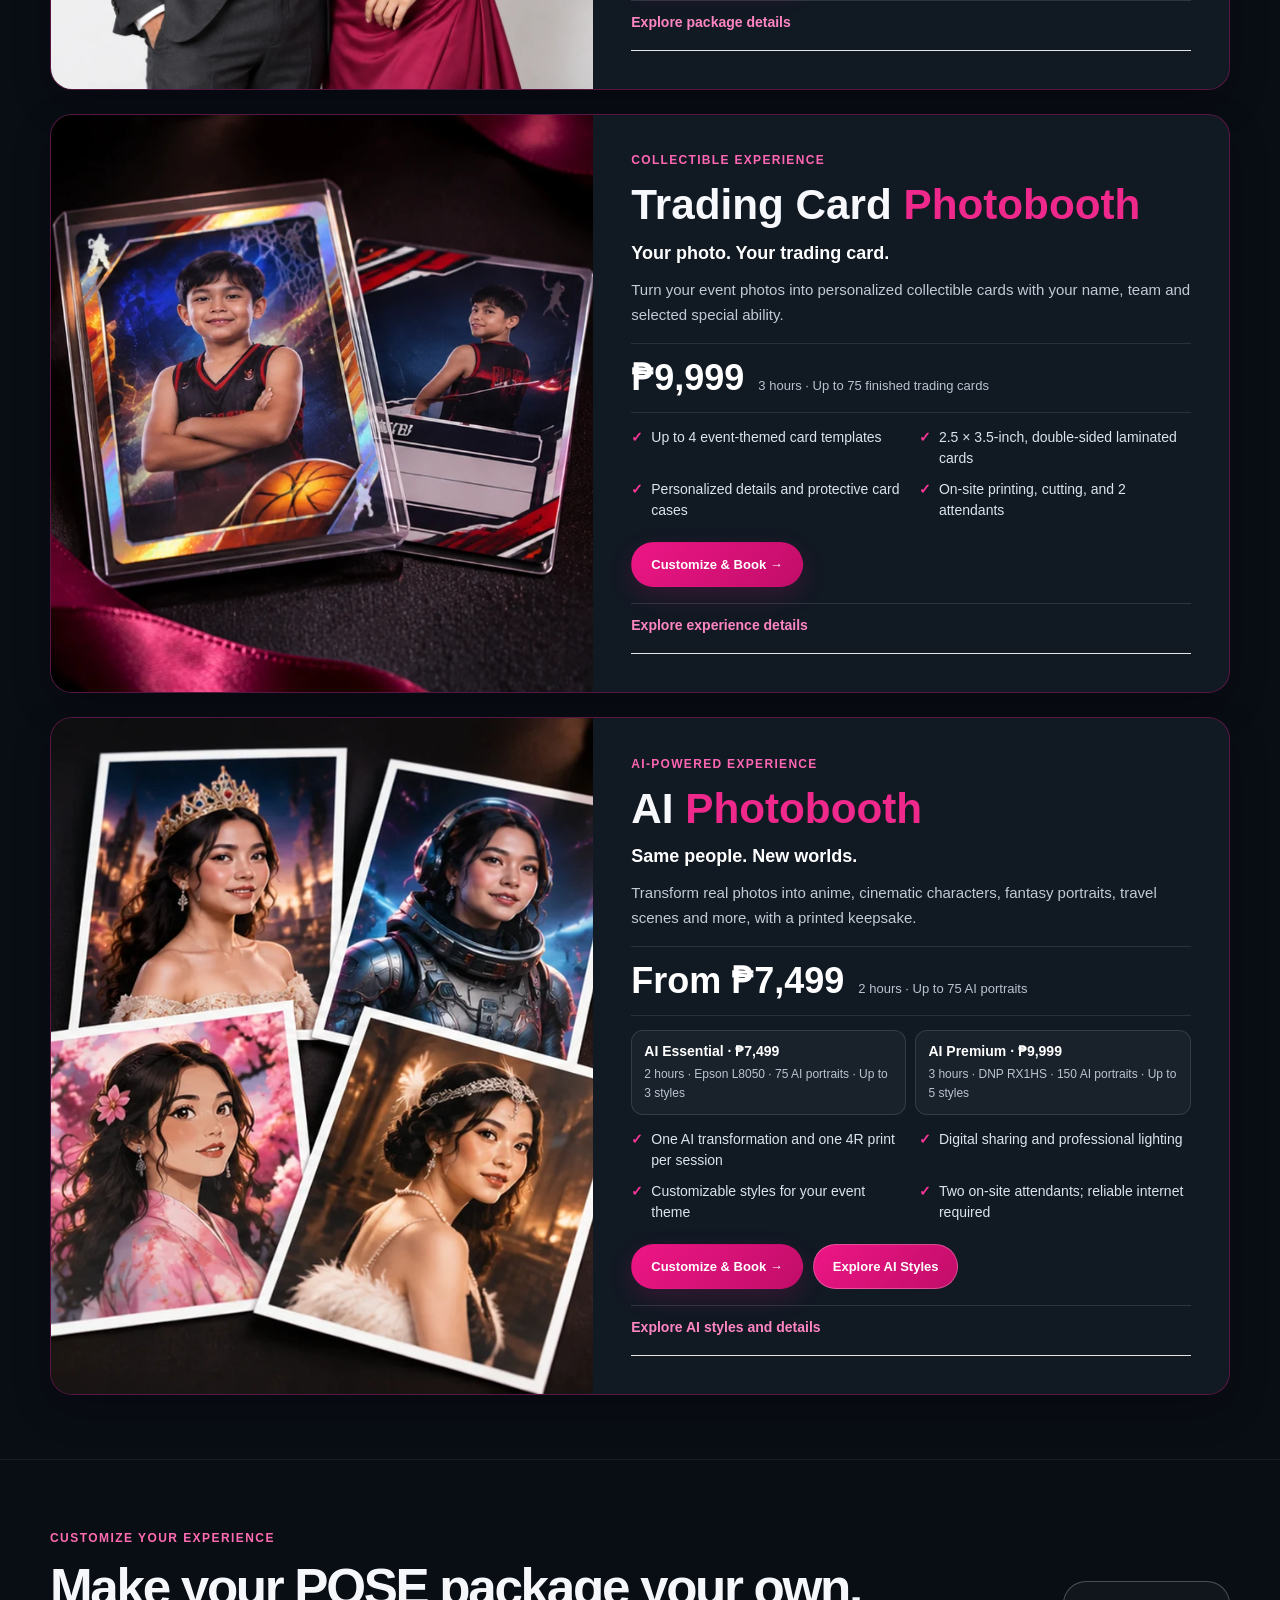
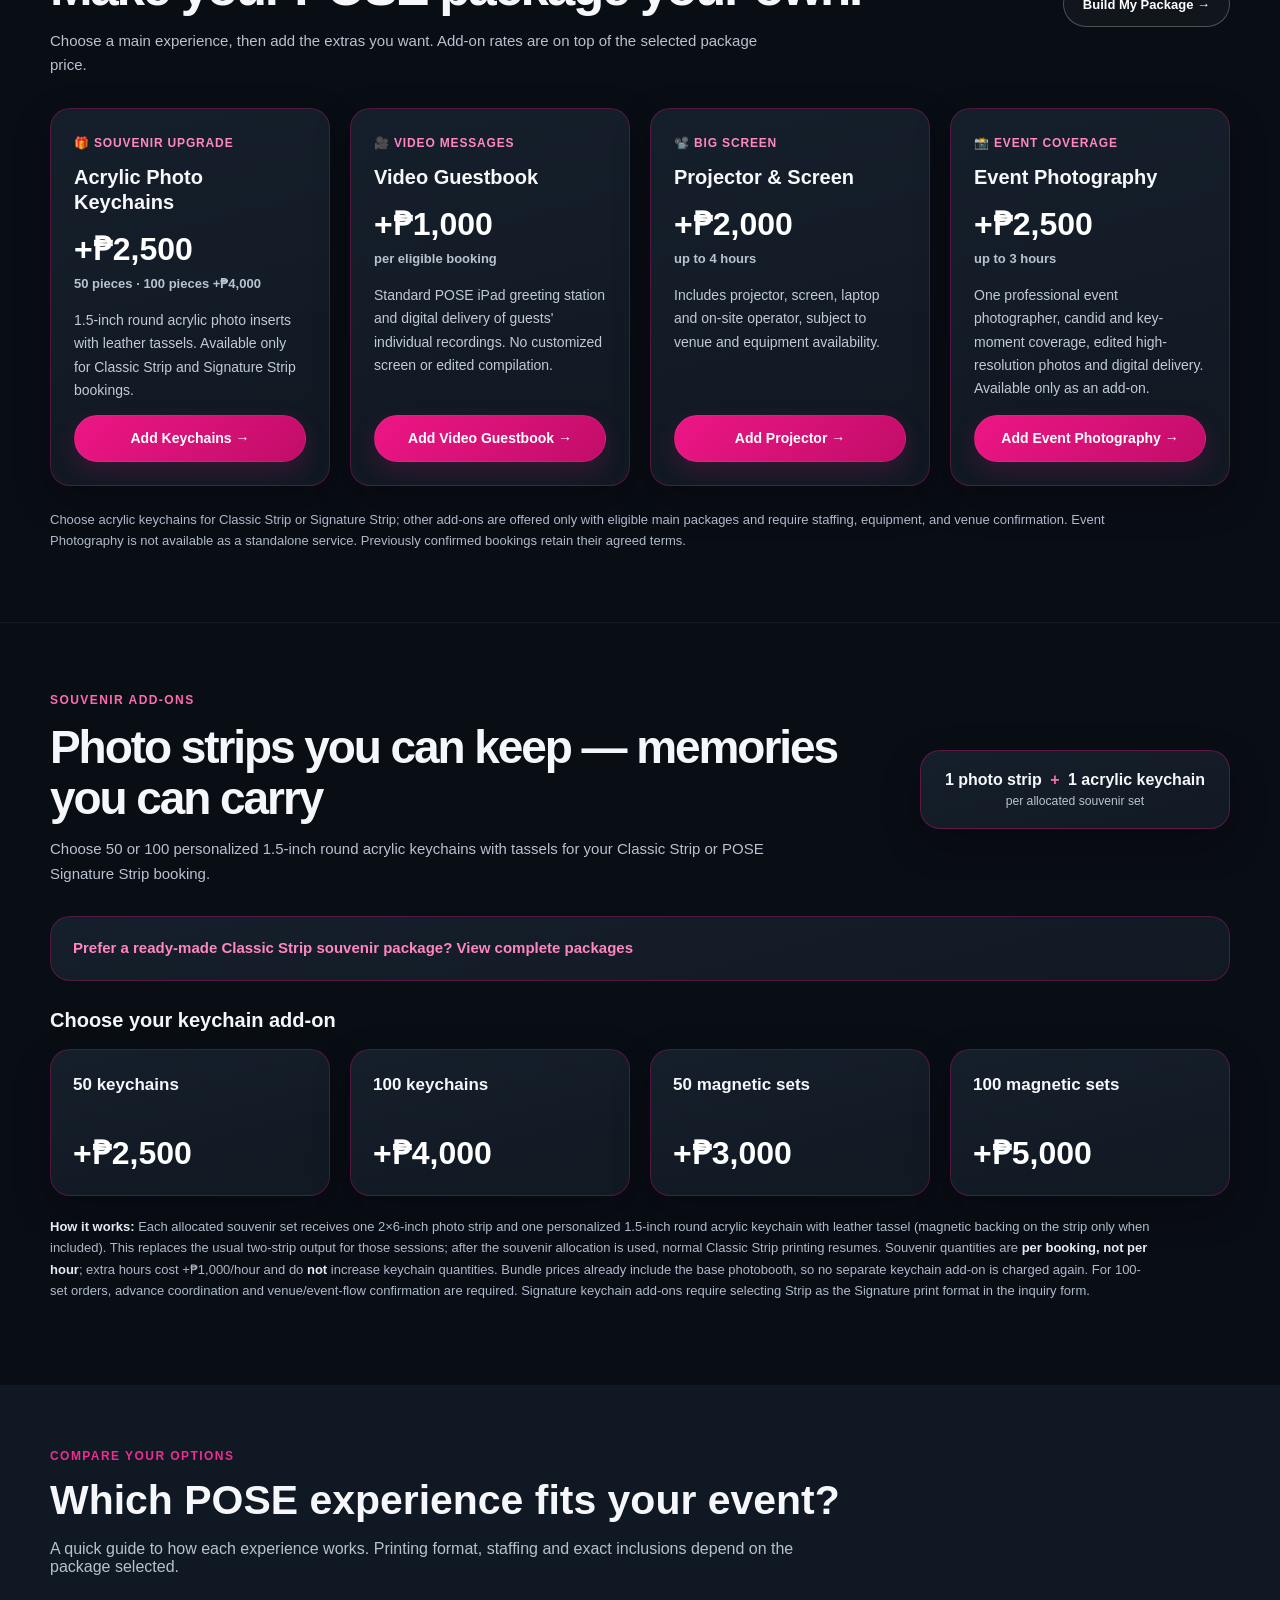
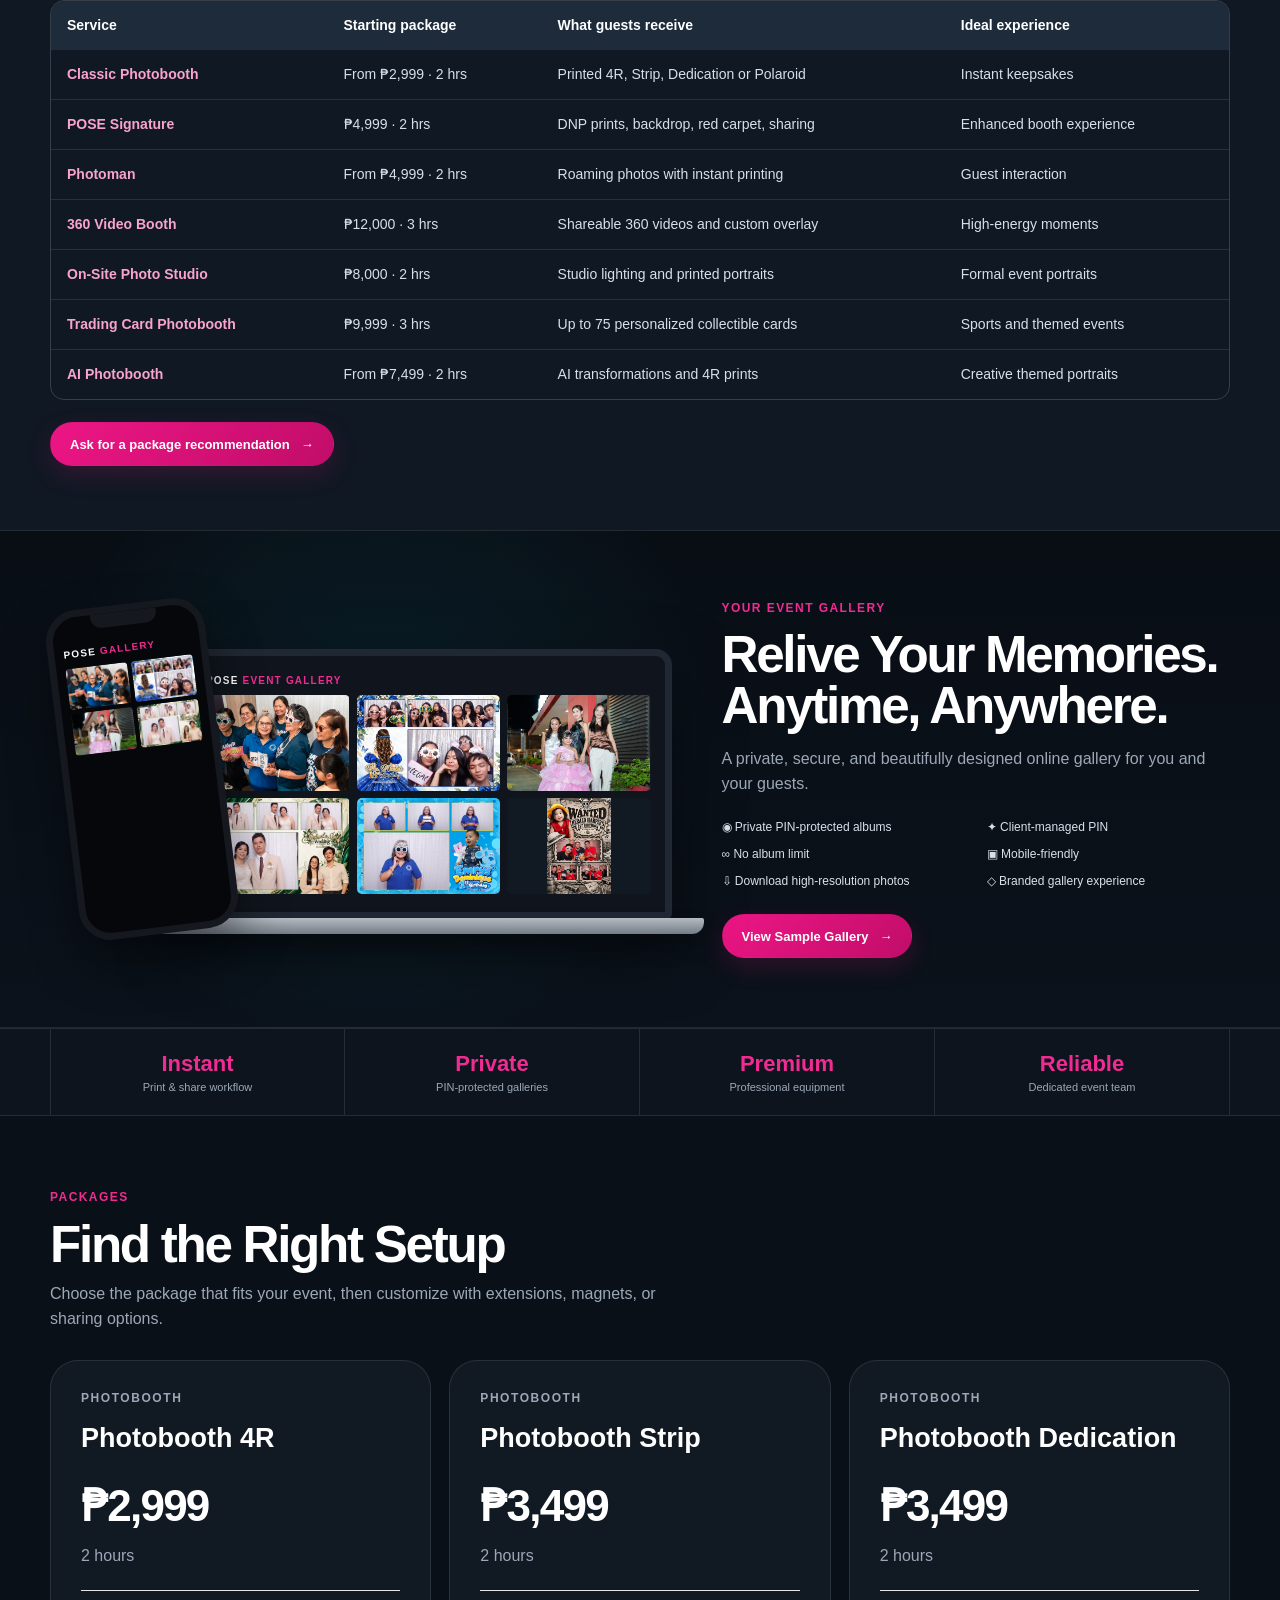
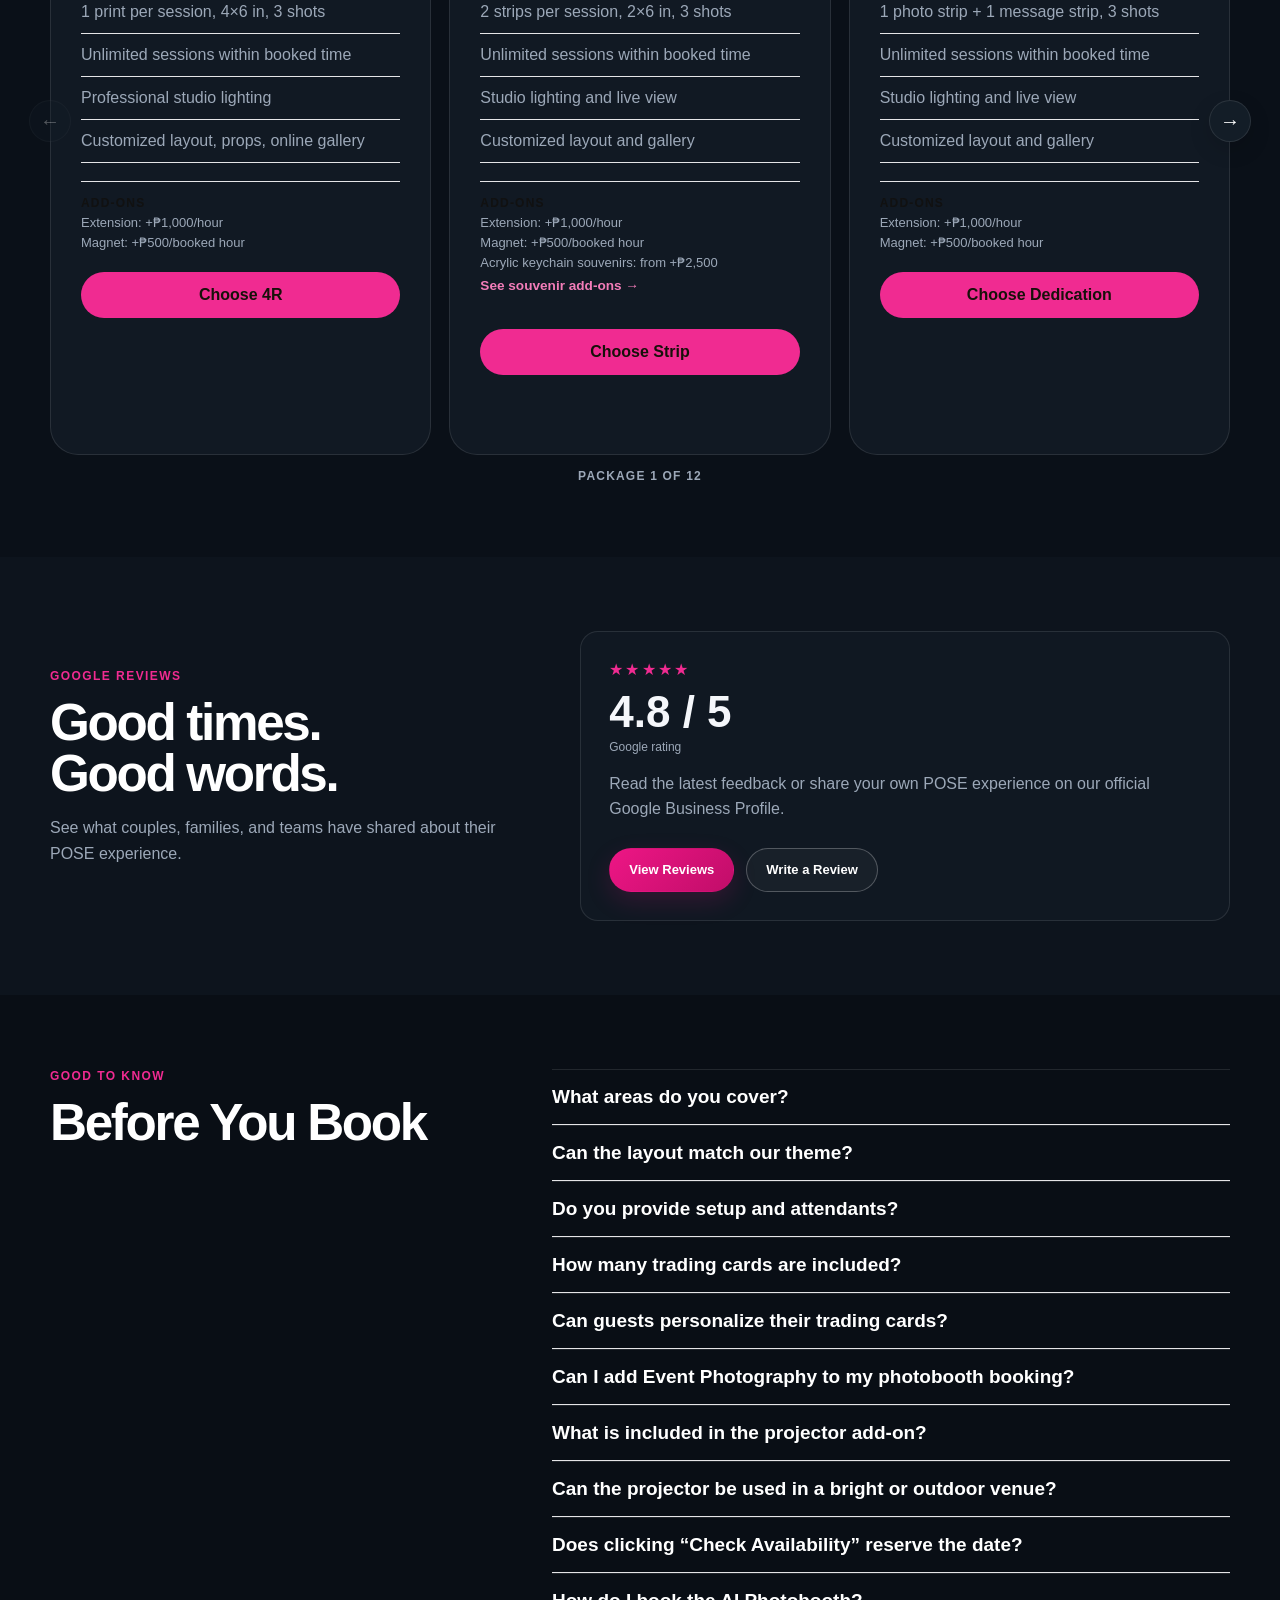
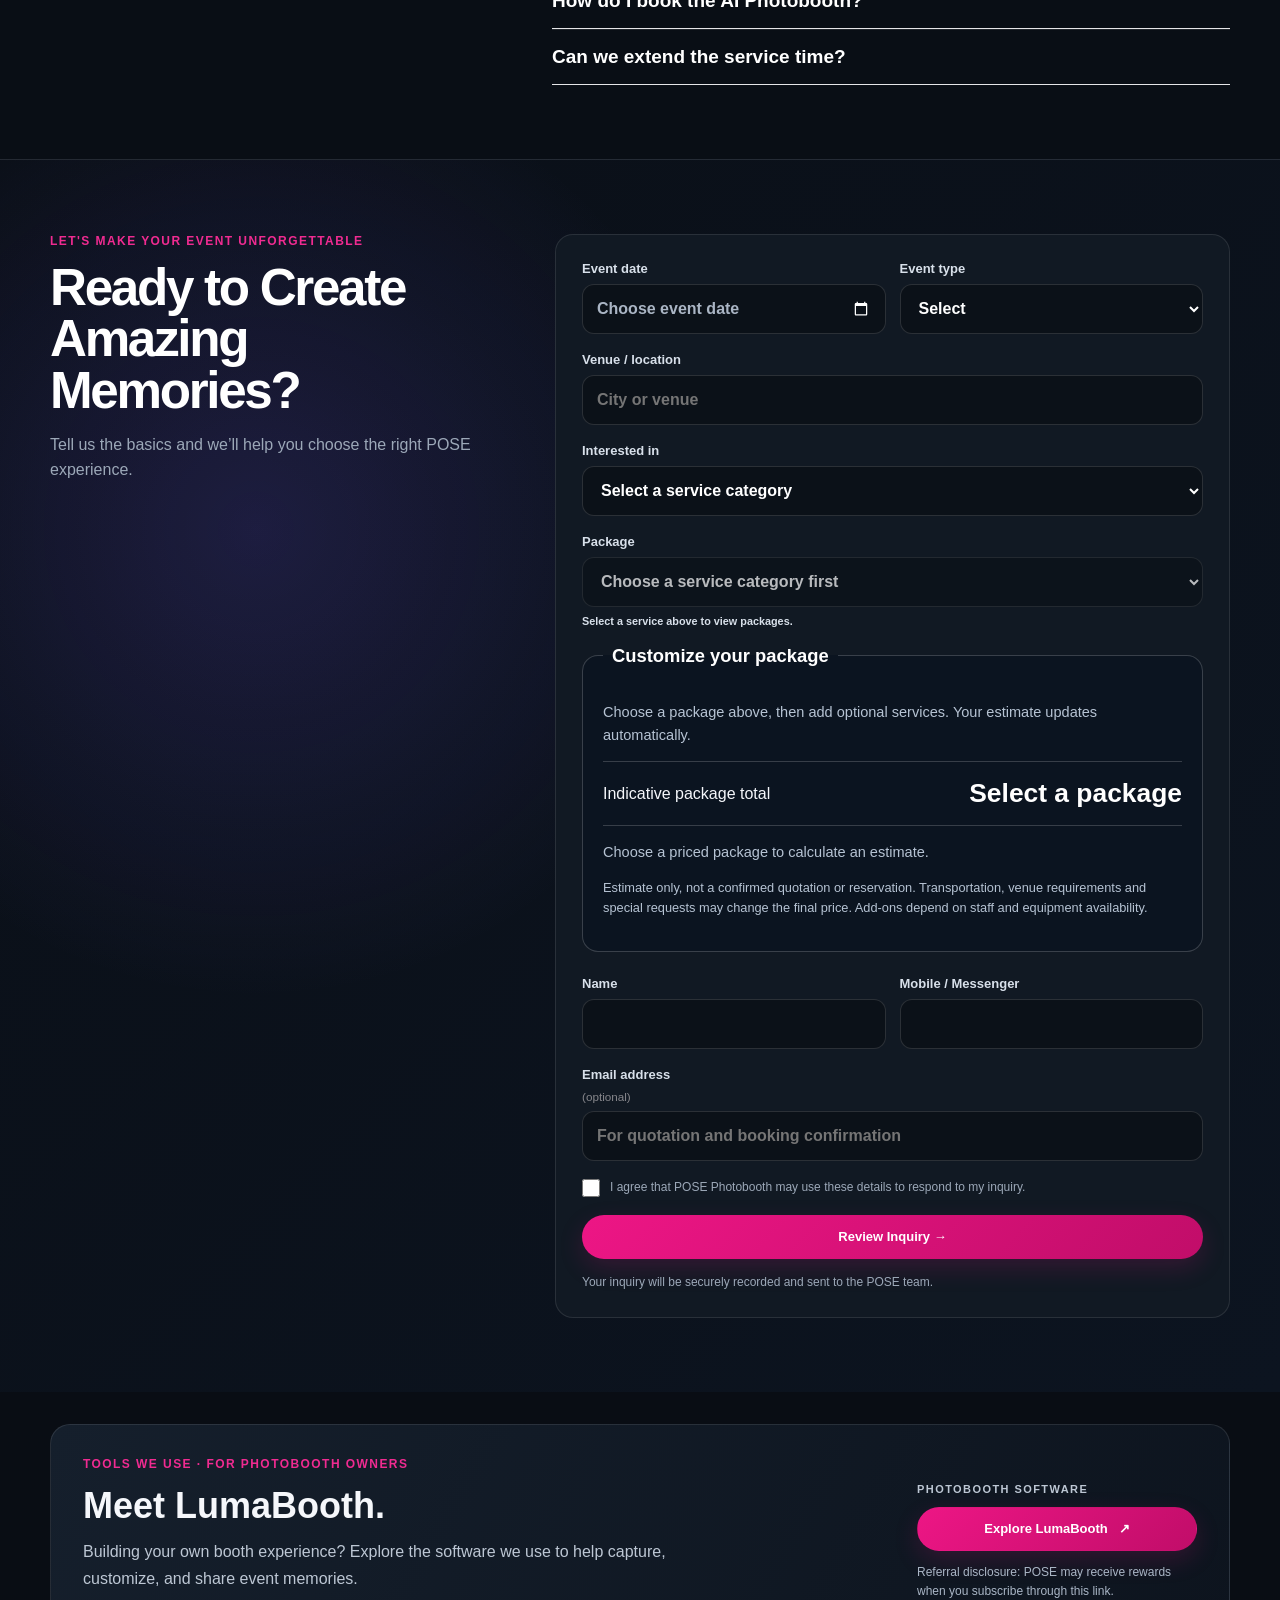
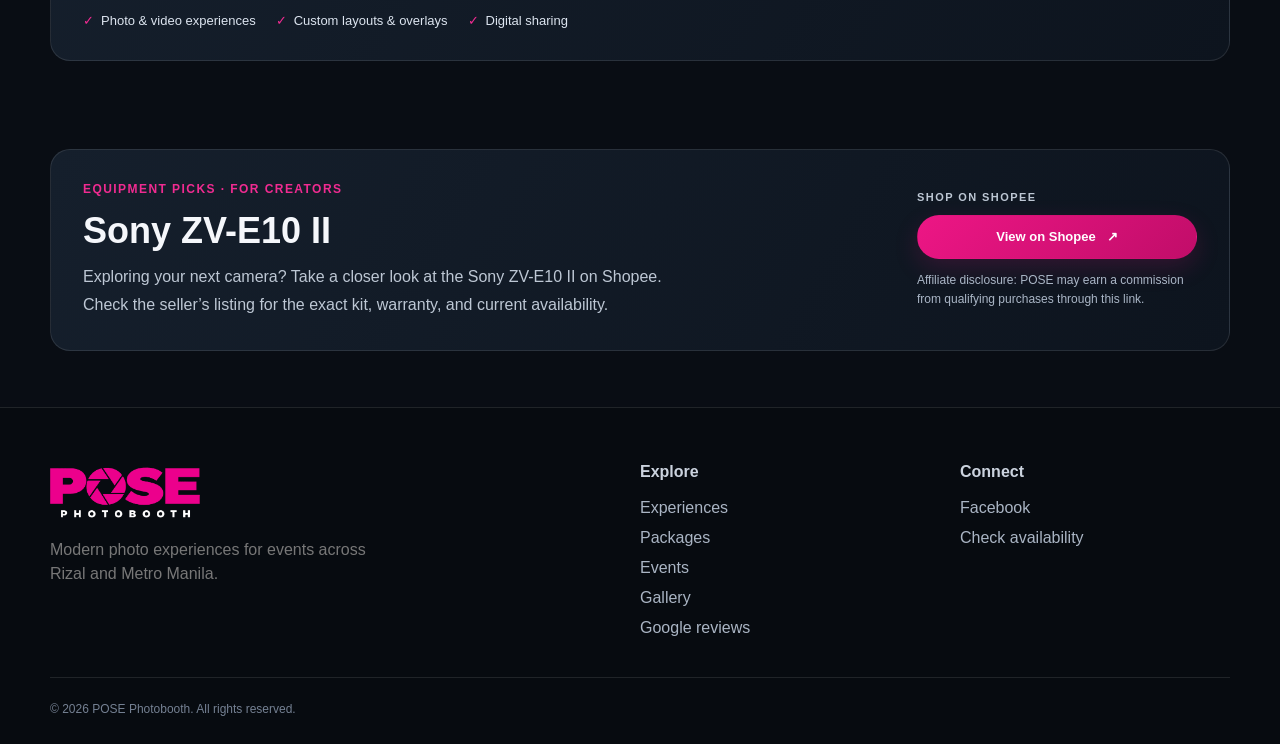
==== commit c7108f86: "v4.4" ====
--- a/index.html
+++ b/index.html
@@ -1,1472 +1,839 @@
-<!doctype html>
+<!DOCTYPE html>
+
 <html lang="en">
-  <head>
-    <meta charset="utf-8" />
-    <meta name="viewport" content="width=device-width,initial-scale=1" />
-    <title>POSE Photobooth | Event Bundles, Photography & Interactive Photo Experiences</title>
-    <meta
-      name="description"
-      content="Book POSE Photobooth for photobooths, Photoman, event photography, 360 video, trading cards and multimedia event bundles in Rizal and Metro Manila."
-    />
-    <meta property="og:type" content="business.business" />
-    <meta
-      property="og:title"
-      content="POSE Photobooth | Rizal & Metro Manila"
-    />
-    <meta
-      property="og:description"
-      content="Photobooth, Photoman, event photography, 360 video, trading cards and multimedia event bundles in Rizal and Metro Manila."
-    />
-    <meta property="og:url" content="https://poseph.com/" />
-    <meta
-      property="og:image"
-      content="https://poseph.com/assets/images/booth-signature.webp"
-    />
-    <meta property="og:image:alt" content="POSE Signature Photobooth setup" />
-    <meta name="twitter:card" content="summary_large_image" />
-    <meta name="theme-color" content="#090d14" />
-    <link rel="icon" type="image/x-icon" href="/favicon.ico" />
-    <link rel="stylesheet" href="assets/css/styles.css?v=carousel-20260918" />
-    <link
-      rel="stylesheet"
-      href="assets/css/modern-home.css?v=20261116-v27"
-    />
-    <script src="/assets/js/partials.js" defer></script>
-    <link rel="stylesheet" href="/assets/css/shared-brand.css?v=20261102" />
-    <script type="application/ld+json">{"@context": "https://schema.org", "@type": "LocalBusiness", "name": "POSE Photobooth", "url": "https://poseph.com/", "telephone": "+639178760929", "email": "pose.photobooth.2017@gmail.com", "areaServed": [{"@type": "AdministrativeArea", "name": "Rizal, Philippines"}, {"@type": "Place", "name": "Metro Manila, Philippines"}], "description": "Photobooth, roaming photography, event photography, trading card photobooth, 360 video booth and event multimedia packages."}</script>
-  </head>
-  <body class="modern-home">
-    <div data-shared-header></div>
-
-    <main id="top">
-      <section class="mt-hero mt-hero-full">
-        <div class="wrap mt-hero-grid">
-          <div class="mt-hero-copy mt-hero-copy-overlay">
-            <p class="mt-kicker">CAPTURE. PRINT. SHARE.</p>
-            <h1>
-              THE COMPLETE<br /><span>EVENT<br />EXPERIENCE.</span>
-            </h1>
-            <p class="mt-subline">
-              Photobooth • Trading Cards • 360 Booth •<br />Roaming • Event Photography
-            </p>
-            <p class="mt-lead">
-              Photobooths, event photography and interactive experiences for weddings,
-              birthdays, debuts and corporate celebrations across Rizal and Metro Manila.
-            </p>
-            <div class="mt-actions">
-              <a class="mt-btn mt-btn-gold" href="#bundles"
-                >Explore Event Bundles <span>→</span></a
-              >
-              <a class="mt-btn mt-btn-ghost" href="#availability"
-                >Check Availability <span>↗</span></a
-              >
-            </div>
-          </div>
-        </div>
-
-        <div
-          class="mt-feature-strip mt-feature-strip-inside"
-          aria-label="POSE highlights"
-        >
-          <div class="wrap mt-feature-items">
-            <div>
-              <span class="mt-feature-symbol">▣</span
-              ><strong>Instant Prints</strong>
-            </div>
-            <div>
-              <span class="mt-feature-symbol">▧</span
-              ><strong>Online Gallery</strong>
-            </div>
-            <div>
-              <span class="mt-feature-symbol">➤</span
-              ><strong>QR & AirDrop Sharing</strong>
-            </div>
-            <div>
-              <span class="mt-feature-symbol">⚙</span
-              ><strong>Professional Setup</strong>
-            </div>
-            <div>
-              <span class="mt-feature-symbol">∞</span
-              ><strong>Unlimited Fun</strong>
-            </div>
-            <div>
-              <span class="mt-feature-symbol">♙</span
-              ><strong>Experienced Team</strong>
-            </div>
-          </div>
-        </div>
-      </section>
-
-
-      <!-- V2.7: three featured experiences immediately after the hero. -->
-      <section class="pose-new-experiences" aria-labelledby="pose-new-title">
-        <div class="wrap">
-          <div class="pose-new-heading">
-            <p class="mt-kicker">FEATURED AT POSE</p>
-            <h2 id="pose-new-title">More ways to <span>keep the moment.</span></h2>
-            <p>Discover collectible trading cards, personalized acrylic keychain souvenirs, and video greetings included with selected bundles.</p>
-          </div>
-          <div class="pose-new-grid">
-            <article class="pose-new-card pose-new-trading">
-              <div class="pose-new-art"><img src="assets/images/trading-card-photobooth.webp" alt="Trading Card Photobooth sample cards and event setup" width="720" height="460" loading="lazy" /></div>
-              <div class="pose-new-content">
-                <span class="pose-new-tag">NEW · STANDALONE EVENT EXPERIENCE</span>
-                <h3>Trading Card <em>Photobooth</em></h3>
-                <p>Pose, personalize, and take home your very own collectible trading card with a protective case.</p>
-                <div class="pose-new-price">₱9,999 <small>3 hours · up to 75 finished cards</small></div>
-                <p class="pose-new-details">Up to 4 designs · Green screen · Personalized cards</p>
-                <div class="pose-new-actions"><a class="mt-btn mt-btn-gold" href="#trading-cards">Explore Trading Cards <span>→</span></a><a class="pose-new-link" href="#availability" data-package="Trading Card Photobooth" data-service="Trading Card Photobooth">Inquire Now ↗</a></div>
-              </div>
-            </article>
-            <article class="pose-new-card pose-new-keychain">
-              <div class="pose-new-art pose-new-souvenir-art" aria-label="Concept illustration of a photo strip and acrylic keychain">
-                <img src="assets/images/strip.webp" alt="Sample POSE photo strip" width="360" height="460" loading="lazy" />
-                <div class="pose-spotlight-keychain" aria-hidden="true"><span class="pose-spotlight-ring"></span><span class="pose-spotlight-disc">POSE<span>PHOTO<br />KEEPSAKE</span></span><span class="pose-spotlight-tassel"></span></div>
-                <span class="pose-new-art-note">Illustrative keychain · Actual designs vary</span>
-              </div>
-              <div class="pose-new-content">
-                <span class="pose-new-tag">NEW · CLASSIC STRIP ADD-ON</span>
-                <h3>Acrylic Keychain <em>Souvenirs</em></h3>
-                <p>Upgrade your Classic Strip Photobooth with a personalized 45 mm photo keychain and leather tassel.</p>
-                <div class="pose-new-price">+₱2,500 <small>50 souvenir sets · 100 sets +₱4,000</small></div>
-                <p class="pose-new-details">Added to Classic Strip Photobooth · ₱3,499 / 2 hours</p>
-                <div class="pose-new-actions"><a class="mt-btn mt-btn-gold" href="#souvenir-addons">Explore Souvenir Add-Ons <span>→</span></a><a class="pose-new-link" href="#availability" data-package="Photobooth Strip" data-souvenir="keychain50">Build My Package ↗</a></div>
-              </div>
-            </article>
-            <article class="pose-new-card pose-new-guestbook">
-              <div class="pose-new-art pose-new-guestbook-art" role="img" aria-label="Illustration of an iPad-style video guestbook station recording a guest greeting, with a microphone symbol">
-                <div class="pose-guestbook-sparkle pose-guestbook-sparkle-one" aria-hidden="true">✦</div>
-                <div class="pose-guestbook-tablet" aria-hidden="true">
-                  <div class="pose-guestbook-camera"></div>
-                  <div class="pose-guestbook-screen"><div class="pose-guestbook-heart">♥</div><span>LEAVE A MESSAGE</span><div class="pose-guestbook-rec"><i></i> REC</div></div>
-                </div>
-                <div class="pose-guestbook-mic" aria-hidden="true">🎙</div>
-                <span class="pose-new-art-note">Illustrative setup · Actual setup may vary</span>
-              </div>
-              <div class="pose-new-content">
-                <span class="pose-new-tag">FREE BONUS · SELECTED BUNDLES</span>
-                <h3>Video <em>Guestbook</em></h3>
-                <p>Let your guests record heartfelt greetings, fun wishes, and memorable messages to treasure after the celebration.</p>
-                <div class="pose-new-price pose-guestbook-free">FREE <small>Included with eligible Photoman and Photobooth bundles</small></div>
-                <p class="pose-new-details">Touchscreen video greetings · Digital keepsakes · Not a standalone package</p>
-                <div class="pose-new-actions"><a class="mt-btn mt-btn-gold" href="#guestbook-bundles">View Eligible Bundles <span>→</span></a><a class="pose-new-link" href="#availability" data-package="Photoman + Free Video Guestbook" data-service="Event Bundles">Inquire About a Bundle ↗</a></div>
-              </div>
-            </article>
-          </div>
-        </div>
-      </section>
-
-      <section class="mt-section pose-bundles" id="bundles" aria-labelledby="bundles-title">
-        <div class="wrap">
-          <div class="mt-section-head">
-            <div>
-              <p class="mt-kicker">VALUE PACKAGES</p>
-              <h2 id="bundles-title">POSE Event Bundles</h2>
-              <p>More ways to capture your celebration. Choose a combined package and inquire about availability for your event date.</p>
-            </div>
-            <a class="mt-btn mt-btn-ghost" href="#availability">Check Your Date <span>→</span></a>
-          </div>
-          <div class="pose-bundle-grid" id="guestbook-bundles">
-            <article class="pose-bundle-card">
-              <p class="pose-bundle-badge">FREE VIDEO GUESTBOOK</p>
-              <h3>Photoman + Video Guestbook</h3>
-              <p class="pose-bundle-price">₱5,500</p>
-              <p class="pose-bundle-duration">2 hours Photoman · Free Video Guestbook</p>
-              <p>Roaming photo experience plus recorded greetings from your guests.</p>
-              <a class="pill block" href="#availability" data-package="Photoman + Free Video Guestbook" data-service="Event Bundles">Inquire About This Bundle</a>
-            </article>
-            <article class="pose-bundle-card">
-              <p class="pose-bundle-badge">PHOTO + PRINT</p>
-              <h3>Photobooth + Event Photographer</h3>
-              <p class="pose-bundle-price">₱5,000</p>
-              <p class="pose-bundle-duration">2 hours Photobooth · 3 hours Event Photographer</p>
-              <p>Instant photobooth fun and dedicated event photography coverage.</p>
-              <a class="pill block" href="#availability" data-package="Photobooth + Event Photographer" data-service="Event Bundles">Inquire About This Bundle</a>
-            </article>
-            <article class="pose-bundle-card">
-              <p class="pose-bundle-badge">DUAL EXPERIENCE</p>
-              <h3>360 Video Booth + Classic Photobooth</h3>
-              <p class="pose-bundle-price">₱15,000</p>
-              <p class="pose-bundle-duration">3 hours 360 Video Booth · 3 hours Classic Photobooth</p>
-              <p>Shareable 360 videos paired with classic instant photo prints.</p>
-              <a class="pill block" href="#availability" data-package="360 Video Booth + Classic Photobooth" data-service="Event Bundles">Inquire About This Bundle</a>
-            </article>
-            <article class="pose-bundle-card">
-              <p class="pose-bundle-badge">FREE VIDEO GUESTBOOK</p>
-              <h3>Photobooth + Video Guestbook</h3>
-              <p class="pose-bundle-price">₱5,000</p>
-              <p class="pose-bundle-duration">3 hours Photobooth · Free Video Guestbook</p>
-              <p>Printed photo keepsakes and video greetings in one event package.</p>
-              <a class="pill block" href="#availability" data-package="Photobooth + Free Video Guestbook" data-service="Event Bundles">Inquire About This Bundle</a>
-            </article>
-          </div>
-          <div class="pose-multimedia-intro" id="multimedia-packages">
-            <div>
-              <p class="mt-kicker">NEW · MULTIMEDIA EVENT PACKAGES</p>
-              <h3>Capture the moment. Share it on the big screen.</h3>
-              <p>Make your event more memorable with instant photos or event coverage plus a managed projector presentation. Ideal for intimate indoor celebrations, birthdays and corporate gatherings.</p>
-            </div>
-            <span class="pose-multimedia-tag">Introductory bundle rates</span>
-          </div>
-          <div class="pose-bundle-grid pose-projector-grid">
-            <article class="pose-bundle-card pose-projector-card">
-              <p class="pose-bundle-badge">POSE CELEBRATION</p>
-              <h3>Classic Photobooth + Projector</h3>
-              <p class="pose-bundle-price">₱5,999</p>
-              <p class="pose-bundle-duration">2 hrs Classic Photobooth · 4 hrs Projector</p>
-              <p>Instant printed photo keepsakes, plus a dedicated operator for your AVPs, videos and photo slideshows.</p>
-              <a class="pill block" href="#availability" data-package="POSE Celebration — Classic Photobooth + Projector (₱5,999)" data-service="Event Bundles">Check Availability</a>
-            </article>
-            <article class="pose-bundle-card pose-projector-card">
-              <p class="pose-bundle-badge">POSE MEMORIES</p>
-              <h3>Event Photography + Projector</h3>
-              <p class="pose-bundle-price">₱5,999</p>
-              <p class="pose-bundle-duration">Up to 3 hrs Photography · 4 hrs Projector</p>
-              <p>Document your celebration and professionally manage the client's AVP, video and slideshow presentations.</p>
-              <a class="pill block" href="#availability" data-package="POSE Memories — Event Photography + Projector (₱5,999)" data-service="Event Bundles">Check Availability</a>
-            </article>
-            <article class="pose-bundle-card pose-projector-card pose-projector-featured">
-              <p class="pose-bundle-badge">FEATURED · POSE INTERACTIVE</p>
-              <h3>Photoman + Projector + FREE Video Guestbook</h3>
-              <p class="pose-bundle-price">₱7,999</p>
-              <p class="pose-bundle-duration">2 hrs Photoman · 4 hrs Projector</p>
-              <p>Roaming instant prints, memorable video greetings and managed big-screen presentations—three experiences in one package.</p>
-              <a class="pill block" href="#availability" data-package="POSE Interactive — Photoman + Projector + Free Video Guestbook (₱7,999)" data-service="Event Bundles">Ask About POSE Interactive</a>
-            </article>
-          </div>
-          <div class="pose-projector-addon">
-            <div><strong>Already booking a POSE service?</strong><p>Add a projector, screen, laptop and dedicated presentation operator for <b>+₱2,500</b> (up to 4 hours, same venue and event schedule).</p></div>
-            <a class="mt-btn mt-btn-ghost" href="#availability" data-package="Projector Presentation Add-on (+₱2,500)" data-service="Event Add-ons">Ask About the Add-on <span>→</span></a>
-          </div>
-          <p class="pose-bundle-note">Projector packages include a screen, laptop, dedicated operator, standard AVP/video/slideshow playback, setup and dismantling. Client supplies presentation files in advance. Sound system, video production, custom slideshow editing and live photo projection are not included; ask about availability and pricing. Suitable indoor lighting, power and projection space are required. Transportation and extended hours may cost extra. All rates subject to venue suitability and booking confirmation.</p>
-          <p class="pose-bundle-note">Package prices are in Philippine pesos. Event date, venue, availability, transportation fees, specific print format and Video Guestbook operating details are confirmed during inquiry.</p>
-        </div>
-      </section>
-
-      <section class="pose-finder mt-section" id="package-finder" aria-labelledby="finder-heading">
-        <div class="wrap pose-finder-inner">
-          <div><p class="mt-kicker">NOT SURE WHAT TO BOOK?</p><h2 id="finder-heading">Find your POSE experience</h2><p>Choose the experience you want and your budget. We’ll suggest a package you can inquire about.</p></div>
-          <div class="pose-finder-panel">
-            <label for="finderGoal">What matters most?</label>
-            <select id="finderGoal"><option value="prints">Instant printed souvenirs</option><option value="roaming">Roaming photos &amp; guest interaction</option><option value="coverage">Event photography coverage</option><option value="video">360 video experience</option></select>
-            <label for="finderBudget">Approximate budget</label>
-            <select id="finderBudget"><option value="low">Under ₱5,000</option><option value="mid" selected>₱5,000–₱8,000</option><option value="high">Above ₱8,000</option></select>
-            <div class="pose-finder-result" id="finderResult" role="status" aria-live="polite"><strong>Photobooth + Event Photographer</strong><span>₱5,000 • 2 hrs photobooth + 3 hrs photography</span></div>
-            <a href="#availability" class="mt-btn mt-btn-gold" id="finderInquire">Inquire about this package <span>→</span></a>
-            <small>Suggestions are based on published package information. Availability and any transportation charges are confirmed with your quotation.</small>
-          </div>
-        </div>
-      </section>
-
-      <section class="mt-section mt-services" id="experiences">
-        <div class="wrap">
-          <div class="mt-section-head">
-            <div>
-              <p class="mt-kicker">OUR EXPERIENCES</p>
-              <h2>Explore Individual Services</h2>
-              <p>
+<head>
+<meta charset="utf-8"/>
+<meta content="width=device-width,initial-scale=1" name="viewport"/>
+<title>POSE Photobooth | Photobooth Experiences &amp; Event Add-Ons</title>
+<meta content="Choose a POSE Photobooth experience and customize it with acrylic keychains, Video Guestbook, projector service or event photography in Rizal and Metro Manila." name="description"/>
+<meta content="business.business" property="og:type"/>
+<meta content="POSE Photobooth | Rizal &amp; Metro Manila" property="og:title"/>
+<meta content="Choose a POSE Photobooth experience and customize it with acrylic keychains, Video Guestbook, projector service or event photography in Rizal and Metro Manila." property="og:description"/>
+<meta content="https://poseph.com/" property="og:url"/>
+<meta content="https://poseph.com/assets/images/booth-signature.webp" property="og:image"/>
+<meta content="POSE Signature Photobooth setup" property="og:image:alt"/>
+<meta content="summary_large_image" name="twitter:card"/>
+<meta content="#090d14" name="theme-color"/>
+<link href="/favicon.ico" rel="icon" type="image/x-icon"/>
+<link href="assets/css/styles.css?v=carousel-20260918" rel="stylesheet"/>
+<link href="assets/css/modern-home.css?v=20261117-v40" rel="stylesheet"/>
+<script defer="" src="/assets/js/partials.js"></script>
+<link href="/assets/css/shared-brand.css?v=20261102" rel="stylesheet"/>
+<script type="application/ld+json">{"@context": "https://schema.org", "@type": "LocalBusiness", "name": "POSE Photobooth", "url": "https://poseph.com/", "telephone": "+639178760929", "email": "pose.photobooth.2017@gmail.com", "areaServed": [{"@type": "AdministrativeArea", "name": "Rizal, Philippines"}, {"@type": "Place", "name": "Metro Manila, Philippines"}], "description": "Photobooth, roaming photography, trading card photobooth, 360 video booth and projector and event photography add-ons."}</script>
+</head>
+<body class="modern-home">
+<div data-shared-header=""></div>
+<main id="top">
+<section class="mt-hero mt-hero-full">
+<div class="wrap mt-hero-grid">
+<div class="mt-hero-copy mt-hero-copy-overlay">
+<p class="mt-kicker">CAPTURE. PRINT. SHARE.</p>
+<h1>
+              THE COMPLETE<br/><span>EVENT<br/>EXPERIENCE.</span>
+</h1>
+<p class="mt-subline">Classic • Signature • Photoman • 360 Video • Studio • Trading Cards • AI</p>
+<p class="mt-lead">Choose your POSE photobooth experience, then make it yours with souvenirs, video greetings, projection and professional event photography.</p>
+<div class="mt-actions">
+<a class="mt-btn mt-btn-gold" href="#experiences">Explore Services →</a>
+<a class="mt-btn mt-btn-ghost" href="#availability">Check Availability <span>↗</span></a>
+</div>
+</div>
+</div>
+<div aria-label="POSE highlights" class="mt-feature-strip mt-feature-strip-inside">
+<div class="wrap mt-feature-items">
+<div>
+<span class="mt-feature-symbol">▣</span><strong>Instant Prints</strong>
+</div>
+<div>
+<span class="mt-feature-symbol">▧</span><strong>Online Gallery</strong>
+</div>
+<div>
+<span class="mt-feature-symbol">➤</span><strong>QR &amp; AirDrop Sharing</strong>
+</div>
+<div>
+<span class="mt-feature-symbol">⚙</span><strong>Professional Setup</strong>
+</div>
+<div>
+<span class="mt-feature-symbol">∞</span><strong>Unlimited Fun</strong>
+</div>
+<div>
+<span class="mt-feature-symbol">♙</span><strong>Experienced Team</strong>
+</div>
+</div>
+</div>
+</section>
+<!-- V2.7: three featured experiences immediately after the hero. -->
+<section aria-labelledby="finder-heading" class="pose-finder mt-section" id="package-finder">
+<div class="wrap pose-finder-inner">
+<div><p class="mt-kicker">NOT SURE WHAT TO BOOK?</p><h2 id="finder-heading">Find your POSE experience</h2><p>Choose the experience you want and your budget. We’ll suggest a package you can inquire about.</p></div>
+<div class="pose-finder-panel">
+<label for="finderGoal">What matters most?</label>
+<select id="finderGoal"><option value="prints">Instant printed souvenirs</option><option value="roaming">Roaming photos &amp; guest interaction</option><option value="coverage">Photobooth + event photography add-on</option><option value="video">360 video experience</option></select>
+<label for="finderBudget">Approximate budget</label>
+<select id="finderBudget"><option value="low">Under ₱5,000</option><option selected="" value="mid">₱5,000–₱8,000</option><option value="high">Above ₱8,000</option></select>
+<div aria-live="polite" class="pose-finder-result" id="finderResult" role="status"><strong>Classic Strip Photobooth</strong><span>₱3,499 · Event Photography available +₱2,500</span></div>
+<a class="mt-btn mt-btn-gold" href="#availability" id="finderInquire">Inquire about this package <span>→</span></a>
+<small>Suggestions are based on published package information. Availability and any transportation charges are confirmed with your quotation.</small>
+</div>
+</div>
+</section>
+<section class="mt-section mt-services" id="experiences">
+<div class="wrap">
+<div class="mt-section-head">
+<div>
+<p class="mt-kicker">OUR EXPERIENCES</p>
+<h2>Choose Your POSE Experience</h2>
+<p>
                 From classic photobooths to high-energy 360 booths, we bring
                 fun, style, and creativity to every event.
               </p>
-            </div>
-            <a class="mt-btn mt-btn-ghost" href="#packages"
-              >View All Packages <span>→</span></a
-            >
-          </div>
-
-          <div class="mt-service-grid">
-            <article class="mt-service-card">
-              <div class="mt-service-image">
-                <img
-                  src="assets/images/photobooth.webp"
-                  alt="POSE Classic Photobooth setup"
-                  loading="lazy"
-                />
-              </div>
-              <div class="mt-service-body">
-                <h3>Classic Photobooth</h3>
-                <p>
+</div>
+<a class="mt-btn mt-btn-ghost" href="#packages">View All Packages <span>→</span></a>
+</div>
+<div class="mt-service-grid">
+<article class="mt-service-card">
+<div class="mt-service-image">
+<img alt="POSE Classic Photobooth setup" loading="lazy" src="assets/images/photobooth.webp"/>
+</div>
+<div class="mt-service-body">
+<h3>Classic Photobooth</h3>
+<p>
                   Timeless photobooth fun with customized 4R, strip, dedication,
                   or Polaroid-style prints and fun props.
                 </p>
-                <small>Starts at</small><strong class="mt-price">₱2,999</strong>
-                <a
-                  href="#availability"
-                  class="mt-card-btn"
-                  data-package="Photobooth 4R"
-                  data-service="Classic Photobooth"
-                  >View Packages <span>→</span></a
-                >
-              </div>
-            </article>
-
-            <article class="mt-service-card">
-              <div class="mt-service-image">
-                <img
-                  src="assets/images/roaming-photobooth.webp"
-                  alt="POSE Roaming Photobooth"
-                />
-              </div>
-              <div class="mt-service-body">
-                <h3>Roaming Photobooth</h3>
-                <p>
+<small>Starts at</small><strong class="mt-price">₱2,999</strong>
+<a class="mt-card-btn" data-package="Photobooth 4R" data-service="Classic Photobooth" href="#classic-highlight">Explore Experience <span>→</span></a>
+</div>
+</article>
+<article class="mt-service-card">
+<div class="mt-service-image">
+<img alt="POSE Roaming Photobooth" src="assets/images/roaming-photobooth.webp"/>
+</div>
+<div class="mt-service-body">
+<h3>Roaming Photobooth</h3>
+<p>
                   Photos brought directly to your guests with instant printing
                   and sharing.
                 </p>
-                <small>Starts at</small><strong class="mt-price">₱4,999</strong>
-                <a
-                  href="#availability"
-                  class="mt-card-btn"
-                  data-package="Photoman Unlimited"
-                  >View Package <span>→</span></a
-                >
-              </div>
-            </article>
-
-            <article class="mt-service-card">
-              <div class="mt-service-image">
-                <img
-                  src="assets/images/booth-signature.webp"
-                  alt="POSE Signature Photobooth"
-                />
-              </div>
-              <div class="mt-service-body">
-                <h3>Signature Photobooth</h3>
-                <p>
-                  A complete premium photobooth experience with multi-layout
-                  options.
+<small>Starts at</small><strong class="mt-price">₱4,999</strong>
+<a class="mt-card-btn" data-package="Photoman Unlimited" href="#photoman-highlight">Explore Experience <span>→</span></a>
+</div>
+</article>
+<article class="mt-service-card">
+<div class="mt-service-image">
+<img alt="POSE Signature Photobooth" src="assets/images/booth-signature.webp"/>
+</div>
+<div class="mt-service-body">
+<h3>Signature Photobooth</h3>
+<p>
+                  A premium photobooth experience with one customized layout.
+                  Add up to two more layouts for ₱500 each.
                 </p>
-                <small>Starts at</small><strong class="mt-price">₱6,999</strong>
-                <a
-                  href="#availability"
-                  class="mt-card-btn"
-                  data-package="Signature Booth"
-                  >View Package <span>→</span></a
-                >
-              </div>
-            </article>
-
-            <article class="mt-service-card">
-              <div class="mt-service-image">
-                <img
-                  src="assets/images/POSE_On_Site_Photo_Studio.webp"
-                  alt="POSE On-site Photo Studio covering a wedding event"
-                />
-              </div>
-              <div class="mt-service-body">
-                <h3>On-site Studio</h3>
-                <p>
+<small>Starts at</small><strong class="mt-price">₱4,999</strong>
+<a class="mt-card-btn" data-package="Signature Booth" href="#signature-highlight">Explore Experience <span>→</span></a>
+</div>
+</article>
+<article class="mt-service-card">
+<div class="mt-service-image">
+<img alt="POSE On-site Photo Studio covering a wedding event" src="assets/images/POSE_On_Site_Photo_Studio.webp"/>
+</div>
+<div class="mt-service-body">
+<h3>On-site Studio</h3>
+<p>
                   Studio-style portraits at your event, with professional
                   lighting, guided posing, and one print per session.
                 </p>
-                <small>Starts at</small><strong class="mt-price">₱7,999</strong>
-                <a
-                  href="#availability"
-                  class="mt-card-btn"
-                  data-package="Studio Promo"
-                  >View Details <span>→</span></a
-                >
-              </div>
-            </article>
-
-            <article class="mt-service-card mt-service-featured">
-              <div class="mt-service-image">
-                <img
-                  src="assets/images/service-360.webp"
-                  alt="POSE 360 Video Booth"
-                />
-              </div>
-              <div class="mt-service-body">
-                <h3>360 Video Booth</h3>
-                <p>
+<small>Starts at</small><strong class="mt-price">₱8,000</strong>
+<a class="mt-card-btn" data-package="Studio Promo" href="#studio-highlight">Explore Experience <span>→</span></a>
+</div>
+</article>
+<article class="mt-service-card mt-service-featured">
+<div class="mt-service-image">
+<img alt="POSE 360 Video Booth" src="assets/images/service-360.webp"/>
+</div>
+<div class="mt-service-body">
+<h3>360 Video Booth</h3>
+<p>
                   High-energy and interactive video experience for unforgettable
                   moments.
                 </p>
-                <small>Starts at</small
-                ><strong class="mt-price">₱12,000</strong>
-                <a
-                  href="#availability"
-                  class="mt-card-btn"
-                  data-package="360 Package"
-                  >View Package <span>→</span></a
-                >
-              </div>
-            </article>
+<small>Starts at</small><strong class="mt-price">₱12,000</strong>
+<a class="mt-card-btn" data-package="360 Package" href="#video360-highlight">Explore Experience <span>→</span></a>
+</div>
+</article>
+<article class="mt-service-card mt-service-featured">
+<div class="mt-service-image mt-trading-service-image">
+<img alt="POSE Trading Card Photobooth — four custom team card designs and complete green screen setup" loading="lazy" src="assets/images/trading-card-photobooth.webp"/>
+</div>
+<div class="mt-service-body">
+<h3>Trading Card Photobooth</h3>
+<p>Turn your photo into a personalized, laminated collectible trading card, complete with a protective card case.</p>
+<small>3 hours · up to 75 finished cards</small><strong class="mt-price">₱9,999</strong>
+<a class="mt-card-btn" href="#trading-cards">Explore Experience <span>→</span></a>
+</div>
+</article>
+<article class="mt-service-card">
+<div class="mt-service-image">
+<img alt="POSE AI Photobooth before-and-after AI portrait transformations and sample styles" decoding="async" loading="lazy" src="assets/images/ai-photobooth-card.webp"/>
+</div>
+<div class="mt-service-body">
+<h3>AI Photobooth</h3>
+<p>Transform real photos into anime, cinematic portraits, fantasy adventures, and more, with 4R printing and digital sharing.</p>
+<small>Starts at · AI Essential 2 hours</small><strong class="mt-price">₱7,499</strong>
+<a class="mt-card-btn" data-package="AI Essential" data-service="AI Photobooth" href="#ai-photobooth">Explore Experience <span aria-hidden="true">→</span></a>
+</div>
+</article>
+</div>
+</div>
+</section>
+<section aria-labelledby="service-highlights-title" class="mt-section pose-service-highlights" id="service-highlights"><div class="wrap">
+<div class="mt-section-head"><div><p class="mt-kicker">DISCOVER WHAT MAKES POSE DIFFERENT</p><h2 id="service-highlights-title">Explore Each Experience</h2><p>See what makes each service different, compare inclusions, and find the right experience for your event.</p></div></div>
+<div aria-label="Service highlight shortcuts" class="pose-feature-jump"><a href="#classic-highlight">Classic</a><a href="#signature-highlight">Signature</a><a href="#photoman-highlight">Photoman</a><a href="#video360-highlight">360 Video</a><a href="#studio-highlight">Studio</a><a href="#trading-cards">Trading Cards</a><a href="#ai-photobooth">AI Photobooth</a></div>
+<div class="pose-unified-list"><article class="pose-experience-card pose-unified-card" id="classic-highlight">
+<div class="pose-experience-media"><img alt="Illustrative Classic Photobooth prints: group portraits and personalized photo strips" decoding="async" loading="lazy" src="assets/images/classic-highlight-product.webp"/></div>
+<div class="pose-experience-content"><p class="pose-experience-label">PHOTOBOOTH FAVORITES</p><h2>Classic <span>Photobooth</span></h2>
+<p class="pose-experience-tagline">Your photos. Your format. Your celebration.</p><p class="pose-experience-description">Choose 4R, Strip, Dedication, or Polaroid. Each booking uses one print format and one event-themed layout.</p>
+<div class="pose-experience-price"><strong>From ₱2,999</strong><span>2 hours</span></div>
+<ul class="pose-experience-highlights"><li>Unlimited sessions within booked time</li><li>Studio lighting and touchscreen live view</li><li>Fun props, online gallery and on-site prints</li><li>1 print set per session, no reprints</li></ul>
+<div class="pose-experience-actions"><a class="mt-btn mt-btn-gold" data-package="Photobooth 4R" data-service="Classic Photobooth" href="#availability">Customize &amp; Book →</a></div>
+<details class="pose-experience-details"><summary>Explore package details</summary><div><h4>Four ways to print your memories</h4><ul><li><b>4R:</b> ₱2,999 · one 4×6 print per session, 3 shots</li><li><b>Strip:</b> ₱3,499 · two 2×6 strips per session, 3 shots</li><li><b>Dedication:</b> ₱3,499 · photo strip plus message strip</li><li><b>Polaroid:</b> ₱3,999 · two 3×4 prints per session</li></ul></div></details>
+</div></article>
+<article class="pose-experience-card pose-unified-card" id="signature-highlight">
+<div class="pose-experience-media"><img alt="POSE Signature service reference" decoding="async" loading="lazy" src="assets/images/booth-signature.webp"/></div>
+<div class="pose-experience-content"><p class="pose-experience-label">ENHANCED EXPERIENCE</p><h2>POSE Signature <span>Photobooth</span></h2>
+<p class="pose-experience-tagline">A polished setup for lasting impressions.</p><p class="pose-experience-description">Professional DNP printing, red carpet, 7×7 ft tension backdrop, and an on-site sharing station.</p>
+<div class="pose-experience-price"><strong>₱4,999</strong><span>2 hours</span></div>
+<ul class="pose-experience-highlights"><li>One customized layout included</li><li>Additional layouts +₱500 each (max 3)</li><li>QR code and AirDrop sharing station</li><li>Magnet option +₱1,000 per booked hour</li></ul>
+<div class="pose-experience-actions"><a class="mt-btn mt-btn-gold" data-package="Signature Booth" data-service="Signature Photobooth" href="#availability">Customize &amp; Book →</a></div>
+<details class="pose-experience-details"><summary>Explore package details</summary><div><h4>An elevated photo experience</h4><ul><li>Choice of 4R, Strip, Dedication, or Polaroid format per booking</li><li>Extension: +₱1,500/hour</li><li>Magnetic print upgrades apply to all booked hours, including extensions</li><li>Two attendants, setup and dismantling</li></ul></div></details>
+</div></article>
+<article class="pose-experience-card pose-unified-card" id="photoman-highlight">
+<div class="pose-experience-media"><img alt="Roaming photographer at an event" decoding="async" loading="lazy" src="assets/images/roaming-photobooth.webp"/></div>
+<div class="pose-experience-content"><p class="pose-experience-label">WE BRING THE PHOTOS TO YOU</p><h2>Roaming <span>Photobooth</span> (Photoman)</h2>
+<p class="pose-experience-tagline">Memories don’t have to stay in one spot.</p><p class="pose-experience-description">A mobile photo experience with a roaming photographer and an on-site printing station.</p>
+<div class="pose-experience-price"><strong>From ₱4,999</strong><span>2 hours</span></div>
+<ul class="pose-experience-highlights"><li>Unlimited sessions within booked time</li><li>Photoman Unlimited: Epson L8050 prints</li><li>Premium: DNP RX1HS prints</li><li>One print per session; no reprints</li></ul>
+<div class="pose-experience-actions"><a class="mt-btn mt-btn-gold" data-package="Photoman Unlimited" data-service="Photoman" href="#availability">Customize &amp; Book →</a></div>
+<details class="pose-experience-details"><summary>Explore package details</summary><div><h4>A photographer who comes to your guests</h4><ul><li><b>Unlimited:</b> ₱4,999 / 2 hours, choice of 4R or Polaroid</li><li><b>Premium:</b> ₱7,499 / 2 hours with DNP RX1HS</li><li>One photographer and one printing attendant</li><li>Unlimited extension +₱1,500/hour; Premium extension +₱2,000/hour</li></ul></div></details>
+</div></article>
+<article class="pose-experience-card pose-unified-card" id="video360-highlight">
+<div class="pose-experience-media"><img alt="360 Video Booth experience reference" decoding="async" loading="lazy" src="assets/images/service-360.webp"/></div>
+<div class="pose-experience-content"><p class="pose-experience-label">SPIN. POSE. CELEBRATE.</p><h2>360 Video Booth</h2>
+<p class="pose-experience-tagline">Every angle becomes an event highlight.</p><p class="pose-experience-description">Guests step onto a 100 cm platform for dynamic videos with a custom event overlay and professional lighting.</p>
+<div class="pose-experience-price"><strong>₱12,000</strong><span>3 hours</span></div>
+<ul class="pose-experience-highlights"><li>Unlimited 360 sessions during booked hours</li><li>100 cm round platform and swing arm</li><li>On-site sharing station and online gallery</li><li>3 attendants, setup and dismantling</li></ul>
+<div class="pose-experience-actions"><a class="mt-btn mt-btn-gold" data-package="360 Package" data-service="360 Video Booth" href="#availability">Customize &amp; Book →</a></div>
+<details class="pose-experience-details"><summary>Explore package details</summary><div><h4>Make videos everyone wants to share</h4><ul><li>Customized video overlay and professional lighting included</li><li>Extension +₱2,000/hour</li><li>Optional LED enclosure +₱5,000 per booking</li><li>Enclosure requires venue clearance and space confirmation</li></ul></div></details>
+</div></article>
+<article class="pose-experience-card pose-unified-card" id="studio-highlight">
+<div class="pose-experience-media"><img alt="On-site studio portrait setup reference" decoding="async" loading="lazy" src="assets/images/POSE_On_Site_Photo_Studio.webp"/></div>
+<div class="pose-experience-content"><p class="pose-experience-label">STUDIO PORTRAITS AT YOUR VENUE</p><h2>On-Site Photo Studio</h2>
+<p class="pose-experience-tagline">Beautiful portraits without leaving the celebration.</p><p class="pose-experience-description">A guided studio portrait setup, ideal for celebrations and formal guest photographs.</p>
+<div class="pose-experience-price"><strong>₱8,000</strong><span>2 hours</span></div>
+<ul class="pose-experience-highlights"><li>Professional lighting and studio backdrop</li><li>iPad with LumaBooth capture workflow</li><li>One on-site print per completed session</li><li>One customized layout and attendant</li></ul>
+<div class="pose-experience-actions"><a class="mt-btn mt-btn-gold" data-package="Studio Promo" data-service="On-site Photo Studio" href="#availability">Customize &amp; Book →</a></div>
+<details class="pose-experience-details"><summary>Explore package details</summary><div><h4>Bring studio-style portraits to the event</h4><ul><li>Professional studio lighting with two Godox K180A units</li><li>White or plain-color studio backdrop</li><li>One print per session, no reprints</li><li>Extension +₱2,000/hour; extra layout pricing subject to quotation</li></ul></div></details>
+</div></article>
 
-            <article class="mt-service-card mt-service-featured">
-              <div class="mt-service-image mt-trading-service-image">
-                <img src="assets/images/trading-card-photobooth.webp" alt="POSE Trading Card Photobooth — four custom team card designs and complete green screen setup" loading="lazy" />
-              </div>
-              <div class="mt-service-body">
-                <h3>Trading Card Photobooth</h3>
-                <p>Turn your photo into a personalized, laminated collectible trading card, complete with a protective card case.</p>
-                <small>3 hours · up to 75 finished cards</small><strong class="mt-price">₱9,999</strong>
-                <a href="#trading-cards" class="mt-card-btn">Explore Trading Cards <span>→</span></a>
-              </div>
-            </article>
+<div class="pose-experience-card pose-unified-card" id="trading-cards"><div class="pose-experience-media"><img alt="Illustrative glossy personalized basketball trading cards with protective sleeves" decoding="async" loading="lazy" src="assets/images/trading-card-highlight-product.webp"/></div>
+<div class="pose-experience-content"><p class="pose-experience-label">COLLECTIBLE EXPERIENCE</p><h2 id="trading-title">Trading Card <span>Photobooth</span></h2><p class="pose-experience-tagline">Your photo. Your trading card.</p><p class="pose-experience-description">Turn your event photos into personalized collectible cards with your name, team and selected special ability.</p>
+<div class="pose-experience-price"><strong>₱9,999</strong><span>3 hours · Up to 75 finished trading cards</span></div>
+<ul class="pose-experience-highlights"><li>Up to 4 event-themed card templates</li><li>2.5 × 3.5-inch, double-sided laminated cards</li><li>Personalized details and protective card cases</li><li>On-site printing, cutting, and 2 attendants</li></ul>
+<div class="pose-experience-actions"><a class="mt-btn mt-btn-gold" data-package="Trading Card Photobooth" data-service="Trading Card Photobooth" href="#availability">Customize &amp; Book →</a></div>
+<details class="pose-experience-details"><summary>Explore experience details</summary><div><p>Choose a design, take a photo, enter your name and special ability, then receive your finished card. Green screen, lighting, setup and dismantling included. Additional cards or sessions require a quotation; the package is capped at 75 finished cards.</p></div></details></div></div>
+<div class="pose-experience-card pose-unified-card" id="ai-photobooth"><div class="pose-experience-media"><img alt="Illustrative AI portraits of the same guest as a princess, astronaut, anime character and glamorous character" decoding="async" loading="lazy" src="assets/images/ai-highlight-product.webp"/></div>
+<div class="pose-experience-content"><p class="pose-experience-label">AI-POWERED EXPERIENCE</p><h2 id="ai-heading">AI <span>Photobooth</span></h2><p class="pose-experience-tagline">Same people. New worlds.</p><p class="pose-experience-description">Transform real photos into anime, cinematic characters, fantasy portraits, travel scenes and more, with a printed keepsake.</p>
+<div class="pose-experience-price"><strong>From ₱7,499</strong><span>2 hours · Up to 75 AI portraits</span></div>
+<div class="pose-experience-tiers"><div><strong>AI Essential · ₱7,499</strong><span>2 hours · Epson L8050 · 75 AI portraits · Up to 3 styles</span></div><div><strong>AI Premium · ₱9,999</strong><span>3 hours · DNP RX1HS · 150 AI portraits · Up to 5 styles</span></div></div>
+<ul class="pose-experience-highlights"><li>One AI transformation and one 4R print per session</li><li>Digital sharing and professional lighting</li><li>Customizable styles for your event theme</li><li>Two on-site attendants; reliable internet required</li></ul>
+<div class="pose-experience-actions"><a class="mt-btn mt-btn-gold" data-package="AI Essential" data-service="AI Photobooth" href="#availability">Customize &amp; Book →</a><a class="mt-btn mt-btn-ghost" href="#ai-experiences">Explore AI Styles</a></div>
+<details class="pose-experience-details" id="ai-experiences"><summary>Explore AI styles and details</summary><div><p>Choose from Movies &amp; TV, Comics &amp; Anime, Fantasy &amp; Adventure, Travel Destinations, Historical Eras, Sports, Seasonal &amp; Party, and Dream Careers. AI generations are limited to each package allocation. Stable internet is required for processing and sharing.</p></div></details></div></div></div></div></section><section aria-labelledby="addon-showcase-title" class="pose-addon-showcase mt-section" id="addons">
+<div class="wrap">
+<div class="mt-section-head"><div><p class="mt-kicker">CUSTOMIZE YOUR EXPERIENCE</p><h2 id="addon-showcase-title">Make your POSE package your own.</h2><p>Choose a main experience, then add the extras you want. Add-on rates are on top of the selected package price.</p></div><a class="mt-btn mt-btn-ghost" href="#availability">Build My Package →</a></div>
+<div class="pose-addon-cards">
+<article class="pose-addon-card"><span class="pose-addon-mark">🎁 SOUVENIR UPGRADE</span><h3>Acrylic Photo Keychains</h3><p class="pose-addon-price">+₱2,500 <small>50 pieces · 100 pieces +₱4,000</small></p><p>1.5-inch round acrylic photo inserts with leather tassels. Available only for Classic Strip and Signature Strip bookings.</p><a class="pill block" data-package="Photobooth Strip" data-souvenir="keychain50" href="#availability">Add Keychains →</a></article>
+<article class="pose-addon-card"><span class="pose-addon-mark">🎥 VIDEO MESSAGES</span><h3>Video Guestbook</h3><p class="pose-addon-price">+₱1,000 <small>per eligible booking</small></p><p>Standard POSE iPad greeting station and digital delivery of guests' individual recordings. No customized screen or edited compilation.</p><a class="pill block" data-addon="video" href="#availability">Add Video Guestbook →</a></article>
+<article class="pose-addon-card"><span class="pose-addon-mark">📽️ BIG SCREEN</span><h3>Projector &amp; Screen</h3><p class="pose-addon-price">+₱2,000 <small>up to 4 hours</small></p><p>Includes projector, screen, laptop and on-site operator, subject to venue and equipment availability.</p><a class="pill block" data-addon="projector" href="#availability">Add Projector →</a></article>
+<article class="pose-addon-card"><span class="pose-addon-mark">📸 EVENT COVERAGE</span><h3>Event Photography</h3><p class="pose-addon-price">+₱2,500 <small>up to 3 hours</small></p><p>One professional event photographer, candid and key-moment coverage, edited high-resolution photos and digital delivery. Available only as an add-on.</p><a class="pill block" data-addon="photography" href="#availability">Add Event Photography →</a></article>
+</div>
+<p class="pose-addon-note">Choose acrylic keychains for Classic Strip or Signature Strip; other add-ons are offered only with eligible main packages and require staffing, equipment, and venue confirmation. Event Photography is not available as a standalone service. Previously confirmed bookings retain their agreed terms.</p>
+</div>
+</section>
 
-            <article class="mt-service-card">
-              <div class="mt-service-image">
-                <img
-                  src="assets/images/event-photographer.webp"
-                  alt="POSE Event Photography coverage"
-                  loading="lazy"
-                />
-              </div>
-              <div class="mt-service-body">
-                <h3>Event Photography</h3>
-                <p>
-                  Dedicated event photography for birthdays, weddings, debuts,
-                  school functions and corporate events. Receive edited digital photos.
-                </p>
-                <small>Up to 3 hours of coverage</small>
-                <strong class="mt-price">₱3,000</strong>
-                <a
-                  href="#availability"
-                  class="mt-card-btn"
-                  data-package="Event Photography Inquiry"
-                  data-service="Event Photography"
-                  >Inquire Now <span>→</span></a
-                >
-              </div>
-            </article>
 
-            <article class="mt-service-card mt-ai-service">
-              <div class="mt-ai-symbol" aria-hidden="true">
-                AI<span>PHOTOBOOTH</span>
-              </div>
-              <div class="mt-service-body">
-                <h3>AI Photobooth</h3>
-                <p>
-                  Transform real photos into anime, cinematic portraits, fantasy
-                  adventures, and more. Includes on-site 4R printing and digital
-                  sharing.
-                </p>
-                <small>Packages and pricing available on inquiry</small>
-                <div class="mt-actions">
-                  <a
-                    href="#availability"
-                    class="mt-card-btn"
-                    data-package="AI Photobooth"
-                    data-service="AI Photobooth"
-                    >Inquire Now <span aria-hidden="true">→</span></a
-                  ><a href="#ai-photobooth" class="mt-btn mt-btn-ghost"
-                    >Explore AI Photobooth</a
-                  >
-                </div>
-              </div>
-            </article>
-          </div>
-        </div>
-      </section>
-
-      <section class="mt-section mt-trading" id="trading-cards" aria-labelledby="trading-title">
-        <div class="wrap">
-          <div class="mt-special-grid">
-            <div class="mt-special-art">
-              <img src="assets/images/trading-card-photobooth.webp" alt="Sample collectible trading card designs and the POSE Trading Card Photobooth setup" loading="lazy" />
-            </div>
-            <div class="mt-special-content">
-              <p class="mt-kicker">NEW PHOTO EXPERIENCE</p>
-              <h2 id="trading-title">Your photo. <span>Your trading card.</span></h2>
-              <p class="mt-special-lead">Give every guest a collectible: choose a team design, pose in front of our green screen, add your name and special ability, then take home a printed card in its own case.</p>
-              <div class="mt-special-price"><strong>₱9,999</strong><span>Standard package · 3 hours<br />Up to 75 finished trading cards</span></div>
-              <div class="mt-detail-tags"><span>Up to 4 card templates</span><span>2.5 × 3.5 in cards</span><span>Full-color, double-sided</span><span>Protective card cases</span></div>
-              <h3>How it works</h3>
-              <ol class="mt-step-list">
-                <li>Choose a card template (team is fixed per design).</li>
-                <li>Take your photo at the green screen booth.</li>
-                <li>Enter your name and select your special ability.</li>
-                <li>Receive your laminated, printed trading card.</li>
-              </ol>
-              <h3>Included in the package</h3>
-              <ul class="mt-special-checks">
-                <li>Up to 75 finished personalized cards with unique card numbers</li>
-                <li>Up to 4 themed card templates</li>
-                <li>Full-color, double-sided printing, cold lamination and cutting</li>
-                <li>Protective case for each finished card</li>
-                <li>Green screen, lighting and printing equipment</li>
-                <li>2 on-site attendants, setup and dismantling</li>
-              </ul>
-              <p class="mt-special-note">Digital copies or an event gallery may be arranged on request. Extra cards or additional sessions are subject to a customized quotation; this package is capped at 75 finished cards.</p>
-              <a class="mt-btn mt-btn-gold" href="#availability" data-package="Trading Card Photobooth" data-service="Trading Card Photobooth">Check Trading Card Availability <span>→</span></a>
-            </div>
-          </div>
-        </div>
-      </section>
-
-      <section class="mt-section mt-photography" id="event-photography" aria-labelledby="photography-title">
-        <div class="wrap mt-special-grid mt-photo-grid">
-          <div class="mt-special-content">
-            <p class="mt-kicker">PROFESSIONAL EVENT COVERAGE</p>
-            <h2 id="photography-title">The moments worth <span>remembering.</span></h2>
-            <p class="mt-special-lead">From candid guest reactions to important program highlights, our photographer documents the story of your celebration.</p>
-            <div class="mt-special-price"><strong>₱3,000</strong><span>Event Photography · up to 3 hours<br />Contact us for booking details</span></div>
-            <ul class="mt-special-checks">
-              <li>Dedicated photographer during the booked coverage</li>
-              <li>Candid shots, group photos and key event highlights</li>
-              <li>Professional camera and lighting as needed</li>
-              <li>Selected, edited photos delivered digitally</li>
-              <li>Suitable for birthdays, debuts and corporate functions</li>
-            </ul>
-            <p class="mt-special-note">Coverage beyond the standard hours, venue logistics and deliverables are confirmed during quotation. Rates may vary by event date and requirements.</p>
-            <a class="mt-btn mt-btn-gold" href="#availability" data-package="Event Photography Inquiry" data-service="Event Photography">Request Photography Coverage <span>→</span></a>
-          </div>
-          <div class="mt-special-art mt-photo-art"><img src="assets/images/event-photographer.webp" alt="Professional photographer providing POSE event photography coverage" loading="lazy" /></div>
-        </div>
-      </section>
-
-      <section
-        class="mt-section mt-ai"
-        id="ai-photobooth"
-        aria-labelledby="ai-heading"
-      >
-        <div class="wrap">
-          <div class="mt-ai-panel">
-            <div class="mt-ai-intro">
-              <p class="mt-kicker">MEET YOUR NEXT EVENT EXPERIENCE</p>
-              <h2 id="ai-heading">
-                Same people.<br /><span>New worlds.</span>
-              </h2>
-              <h3>AI Photobooth</h3>
-              <p>
-                Real photos. Amazing transformations. Give your guests a new way
-                to see themselves, from anime characters to cinematic portraits
-                and dream destinations.
-              </p>
-              <div class="mt-actions">
-                <a
-                  class="mt-btn mt-btn-gold"
-                  href="#availability"
-                  data-package="AI Photobooth"
-                  data-service="AI Photobooth"
-                  >Inquire Now <span aria-hidden="true">→</span></a
-                >
-                <a class="mt-btn mt-btn-ghost" href="#ai-experiences"
-                  >Explore AI Styles</a
-                >
-              </div>
-              <p class="mt-ai-inquiry">
-                Message us for packages, pricing, and availability.
-              </p>
-            </div>
-            <div class="mt-ai-flow" aria-label="How the AI Photobooth works">
-              <p class="mt-kicker">YOUR PHOTO. REIMAGINED.</p>
-              <ol>
-                <li>
-                  <span class="mt-ai-step" aria-hidden="true">01</span>
-                  <div>
-                    <strong>Strike a pose</strong>
-                    <p>Take a photo with our professional camera.</p>
-                  </div>
-                </li>
-                <li>
-                  <span class="mt-ai-step" aria-hidden="true">02</span>
-                  <div>
-                    <strong>See the transformation</strong>
-                    <p>LumaBooth AI turns your photo into your chosen style.</p>
-                  </div>
-                </li>
-                <li>
-                  <span class="mt-ai-step" aria-hidden="true">03</span>
-                  <div>
-                    <strong>Print, share &amp; keep</strong>
-                    <p>
-                      Get a 4R print and a digital copy through QR code or
-                      AirDrop.
-                    </p>
-                  </div>
-                </li>
-              </ol>
-            </div>
-          </div>
-          <div class="mt-ai-styles" id="ai-experiences">
-            <div>
-              <p class="mt-kicker">MADE FOR YOUR CELEBRATION</p>
-              <h3>Choose 3 AI experiences</h3>
-              <p>
-                Select three portrait styles for your event from a wide variety
-                of themes.
-              </p>
-            </div>
-            <ul aria-label="Available AI theme categories">
-              <li>Movies &amp; TV</li>
-              <li>Comics &amp; Anime</li>
-              <li>Fantasy &amp; Adventure</li>
-              <li>Travel Destinations</li>
-              <li>Historical Eras</li>
-              <li>Sports</li>
-              <li>Seasonal &amp; Party</li>
-              <li>Dream Careers</li>
-            </ul>
-          </div>
-          <div class="mt-ai-inclusions">
-            <div>
-              <h4>Complete setup</h4>
-              <p>Camera, iPad, lighting, printer, props, and backdrop.</p>
-            </div>
-            <div>
-              <h4>Professional team</h4>
-              <p>Two on-site attendants, plus setup and dismantling.</p>
-            </div>
-            <div>
-              <h4>Ready for your event</h4>
-              <p>
-                For birthdays, weddings, corporate celebrations, and school
-                events.
-              </p>
-            </div>
-          </div>
-          <p class="mt-ai-note">
-            A stable, fast internet connection is required for AI processing and
-            digital sharing.
-          </p>
-        </div>
-      </section>
-
-      <section class="mt-gallery-feature">
-        <div class="wrap mt-gallery-feature-grid">
-          <div class="mt-device-stage" aria-label="POSE online gallery preview">
-            <div class="mt-phone">
-              <div class="mt-phone-top"></div>
-              <div class="mt-phone-screen">
-                <div class="mt-mini-brand">POSE <span>GALLERY</span></div>
-                <div class="mt-mini-grid">
-                  <img
-                    src="assets/images/gallery-real/event-3.jpg"
-                    alt="Guests enjoying photobooth props at Emry’s birthday"
-                    loading="lazy"
-                    decoding="async"
-                  />
-                  <img
-                    src="assets/images/gallery-real/event-6.jpg"
-                    alt="Friends posing together at Nicole’s birthday photobooth"
-                    loading="lazy"
-                    decoding="async"
-                  />
-                  <img
-                    src="assets/images/gallery-real/event-9.jpg"
-                    alt="Guests posing for event photography at Kendra’s birthday"
-                    loading="lazy"
-                    decoding="async"
-                  />
-                  <img
-                    src="assets/images/gallery-real/event-11.jpg"
-                    alt="Wedding guests posing at Michael and Joy’s photobooth"
-                    loading="lazy"
-                    decoding="async"
-                  />
-                </div>
-              </div>
-            </div>
-            <div class="mt-laptop">
-              <div class="mt-laptop-screen">
-                <div class="mt-mini-brand">POSE <span>EVENT GALLERY</span></div>
-                <div class="mt-laptop-grid">
-                  <img
-                    src="assets/images/gallery-real/event-3.jpg"
-                    alt="Guests enjoying photobooth props at Emry’s birthday"
-                    loading="lazy"
-                    decoding="async"
-                  />
-                  <img
-                    src="assets/images/gallery-real/event-6.jpg"
-                    alt="Friends posing together at Nicole’s birthday photobooth"
-                    loading="lazy"
-                    decoding="async"
-                  />
-                  <img
-                    src="assets/images/gallery-real/event-9.jpg"
-                    alt="Guests posing for event photography at Kendra’s birthday"
-                    loading="lazy"
-                    decoding="async"
-                  />
-                  <img
-                    src="assets/images/gallery-real/event-11.jpg"
-                    alt="Wedding guests posing at Michael and Joy’s photobooth"
-                    loading="lazy"
-                    decoding="async"
-                  />
-                  <img
-                    src="assets/images/gallery-real/event-4.jpg"
-                    alt="Guest posing with props at Emry’s birthday photobooth"
-                    loading="lazy"
-                    decoding="async"
-                  />
-                  <img
-                    src="assets/images/gallery-real/event-0.jpg"
-                    alt="Friends posing together at Herald Harper’s birthday photobooth"
-                    loading="lazy"
-                    decoding="async"
-                  />
-                </div>
-              </div>
-              <div class="mt-laptop-base"></div>
-            </div>
-          </div>
-          <div class="mt-gallery-copy">
-            <p class="mt-kicker">YOUR EVENT GALLERY</p>
-            <h2>Relive Your Memories.<br />Anytime, Anywhere.</h2>
-            <p>
+<section aria-labelledby="souvenir-heading" class="pose-souvenirs mt-section" id="souvenir-addons">
+<div class="wrap pose-souvenir-inner">
+<div class="pose-souvenir-header mt-section-head">
+<div><p class="mt-kicker">SOUVENIR ADD-ONS</p>
+<h2 id="souvenir-heading">Photo strips you can keep — memories you can carry</h2>
+<p>Choose 50 or 100 personalized 1.5-inch round acrylic keychains with tassels for your Classic Strip or POSE Signature Strip booking.</p>
+</div>
+<div class="pose-souvenir-badge">1 photo strip <span>+</span> 1 acrylic keychain <small>per allocated souvenir set</small></div>
+</div>
+<details class="pose-souvenir-legacy"><summary>Prefer a ready-made Classic Strip souvenir package? View complete packages</summary><p>These options include 2 hours of Classic Strip Photobooth; keychains are already included in the price.</p><h3 class="pose-souvenir-subhead">Book a complete souvenir package <small>2 hours of Classic Strip Photobooth included</small></h3>
+<div class="pose-souvenir-grid pose-souvenir-bundles">
+<article class="pose-souvenir-card"><p class="pose-souvenir-eyebrow">COMPLETE PACKAGE · 50 SETS</p><h3>Strip + 50 Acrylic Keychains</h3><p class="pose-souvenir-price">₱5,999</p><p>2 hours of Classic Strip Photobooth, plus 50 personalized 1.5-inch round acrylic keychains with leather tassels and a matching photo strip per souvenir set.</p><a class="pill block" data-package="Strip Souvenir 50" href="#availability">Book 50-Set Package</a></article>
+<article class="pose-souvenir-card"><p class="pose-souvenir-eyebrow">COMPLETE PACKAGE · 100 SETS</p><h3>Strip + 100 Acrylic Keychains</h3><p class="pose-souvenir-price">₱7,499</p><p>2 hours of Classic Strip Photobooth, plus 100 photo strip and acrylic keychain souvenir sets; production is subject to event flow.</p><a class="pill block" data-package="Strip Souvenir 100" href="#availability">Book 100-Set Package</a></article>
+<article class="pose-souvenir-card pose-souvenir-card-featured"><p class="pose-souvenir-eyebrow">FEATURED · MAGNETIC SOUVENIRS</p><h3>Strip + 50 Magnetic Souvenir Sets</h3><p class="pose-souvenir-price">₱6,499</p><p>2 hours of Classic Strip Photobooth with 50 magnetic photo strips and matching acrylic keychains with leather tassels.</p><a class="pill block" data-package="Strip Magnetic Souvenir 50" href="#availability">Book Magnetic 50</a></article>
+<article class="pose-souvenir-card"><p class="pose-souvenir-eyebrow">COMPLETE PACKAGE · 100 MAGNETIC SETS</p><h3>Strip + 100 Magnetic Souvenir Sets</h3><p class="pose-souvenir-price">₱8,499</p><p>2 hours of Classic Strip Photobooth with 100 magnetic strip and acrylic keychain souvenir sets.</p><a class="pill block" data-package="Strip Magnetic Souvenir 100" href="#availability">Book Magnetic 100</a></article>
+</div>
+</details>
+<h3 class="pose-souvenir-subhead">Choose your keychain add-on</h3>
+<div aria-label="Classic Strip souvenir add-on prices" class="pose-souvenir-addon-prices" role="group">
+<a data-package="Photobooth Strip" data-souvenir="keychain50" href="#availability">50 keychains <strong>+₱2,500</strong></a>
+<a data-package="Photobooth Strip" data-souvenir="keychain100" href="#availability">100 keychains <strong>+₱4,000</strong></a>
+<a data-package="Photobooth Strip" data-souvenir="magnet50" href="#availability">50 magnetic sets <strong>+₱3,000</strong></a>
+<a data-package="Photobooth Strip" data-souvenir="magnet100" href="#availability">100 magnetic sets <strong>+₱5,000</strong></a>
+</div>
+<p class="pose-souvenir-note"><strong>How it works:</strong> Each allocated souvenir set receives one 2×6-inch photo strip and one personalized 1.5-inch round acrylic keychain with leather tassel (magnetic backing on the strip only when included). This replaces the usual two-strip output for those sessions; after the souvenir allocation is used, normal Classic Strip printing resumes. Souvenir quantities are <strong>per booking, not per hour</strong>; extra hours cost +₱1,000/hour and do <strong>not</strong> increase keychain quantities. Bundle prices already include the base photobooth, so no separate keychain add-on is charged again. For 100-set orders, advance coordination and venue/event-flow confirmation are required. Signature keychain add-ons require selecting Strip as the Signature print format in the inquiry form.</p>
+</div>
+</section>
+<section aria-labelledby="pose-compare-title" class="pose-compare mt-section" id="compare-packages">
+<div class="wrap">
+<p class="mt-kicker">COMPARE YOUR OPTIONS</p>
+<h2 id="pose-compare-title">Which POSE experience fits your event?</h2>
+<p class="pose-compare-intro">A quick guide to how each experience works. Printing format, staffing and exact inclusions depend on the package selected.</p>
+<div aria-label="Compare seven POSE experiences" class="pose-table-scroll" role="region" tabindex="0">
+<table class="pose-comparison pose-comparison-seven"><thead><tr><th scope="col">Service</th><th scope="col">Starting package</th><th scope="col">What guests receive</th><th scope="col">Ideal experience</th></tr></thead><tbody>
+<tr><th scope="row">Classic Photobooth</th><td>From ₱2,999 · 2 hrs</td><td>Printed 4R, Strip, Dedication or Polaroid</td><td>Instant keepsakes</td></tr>
+<tr><th scope="row">POSE Signature</th><td>₱4,999 · 2 hrs</td><td>DNP prints, backdrop, red carpet, sharing</td><td>Enhanced booth experience</td></tr>
+<tr><th scope="row">Photoman</th><td>From ₱4,999 · 2 hrs</td><td>Roaming photos with instant printing</td><td>Guest interaction</td></tr>
+<tr><th scope="row">360 Video Booth</th><td>₱12,000 · 3 hrs</td><td>Shareable 360 videos and custom overlay</td><td>High-energy moments</td></tr>
+<tr><th scope="row">On-Site Photo Studio</th><td>₱8,000 · 2 hrs</td><td>Studio lighting and printed portraits</td><td>Formal event portraits</td></tr>
+<tr><th scope="row">Trading Card Photobooth</th><td>₱9,999 · 3 hrs</td><td>Up to 75 personalized collectible cards</td><td>Sports and themed events</td></tr>
+<tr><th scope="row">AI Photobooth</th><td>From ₱7,499 · 2 hrs</td><td>AI transformations and 4R prints</td><td>Creative themed portraits</td></tr>
+</tbody></table>
+</div>
+<a class="mt-btn mt-btn-gold" data-package="Photobooth 4R" data-service="Classic Photobooth" href="#availability">Ask for a package recommendation <span aria-hidden="true">→</span></a>
+</div>
+</section>
+<section class="mt-gallery-feature">
+<div class="wrap mt-gallery-feature-grid">
+<div aria-label="POSE online gallery preview" class="mt-device-stage">
+<div class="mt-phone">
+<div class="mt-phone-top"></div>
+<div class="mt-phone-screen">
+<div class="mt-mini-brand">POSE <span>GALLERY</span></div>
+<div class="mt-mini-grid">
+<img alt="Guests enjoying photobooth props at Emry’s birthday" decoding="async" loading="lazy" src="assets/images/gallery-real/event-3.jpg"/>
+<img alt="Friends posing together at Nicole’s birthday photobooth" decoding="async" loading="lazy" src="assets/images/gallery-real/event-6.jpg"/>
+<img alt="Guests posing for event photography at Kendra’s birthday" decoding="async" loading="lazy" src="assets/images/gallery-real/event-9.jpg"/>
+<img alt="Wedding guests posing at Michael and Joy’s photobooth" decoding="async" loading="lazy" src="assets/images/gallery-real/event-11.jpg"/>
+</div>
+</div>
+</div>
+<div class="mt-laptop">
+<div class="mt-laptop-screen">
+<div class="mt-mini-brand">POSE <span>EVENT GALLERY</span></div>
+<div class="mt-laptop-grid">
+<img alt="Guests enjoying photobooth props at Emry’s birthday" decoding="async" loading="lazy" src="assets/images/gallery-real/event-3.jpg"/>
+<img alt="Friends posing together at Nicole’s birthday photobooth" decoding="async" loading="lazy" src="assets/images/gallery-real/event-6.jpg"/>
+<img alt="Guests posing for event photography at Kendra’s birthday" decoding="async" loading="lazy" src="assets/images/gallery-real/event-9.jpg"/>
+<img alt="Wedding guests posing at Michael and Joy’s photobooth" decoding="async" loading="lazy" src="assets/images/gallery-real/event-11.jpg"/>
+<img alt="Guest posing with props at Emry’s birthday photobooth" decoding="async" loading="lazy" src="assets/images/gallery-real/event-4.jpg"/>
+<img alt="Friends posing together at Herald Harper’s birthday photobooth" decoding="async" loading="lazy" src="assets/images/gallery-real/event-0.jpg"/>
+</div>
+</div>
+<div class="mt-laptop-base"></div>
+</div>
+</div>
+<div class="mt-gallery-copy">
+<p class="mt-kicker">YOUR EVENT GALLERY</p>
+<h2>Relive Your Memories.<br/>Anytime, Anywhere.</h2>
+<p>
               A private, secure, and beautifully designed online gallery for you
               and your guests.
             </p>
-            <div class="mt-benefit-grid">
-              <span>◉ Private PIN-protected albums</span>
-              <span>✦ Client-managed PIN</span>
-              <span>∞ No album limit</span>
-              <span>▣ Mobile-friendly</span>
-              <span>⇩ Download high-resolution photos</span>
-              <span>◇ Branded gallery experience</span>
-            </div>
-            <a class="mt-btn mt-btn-gold" href="/gallery/"
-              >View Sample Gallery <span>→</span></a
-            >
-          </div>
-        </div>
-      </section>
+<div class="mt-benefit-grid">
+<span>◉ Private PIN-protected albums</span>
+<span>✦ Client-managed PIN</span>
+<span>∞ No album limit</span>
+<span>▣ Mobile-friendly</span>
+<span>⇩ Download high-resolution photos</span>
+<span>◇ Branded gallery experience</span>
+</div>
+<a class="mt-btn mt-btn-gold" href="/gallery/">View Sample Gallery <span>→</span></a>
+</div>
+</div>
+</section>
 
-      <section class="mt-event-gallery" id="events">
-        <div class="wrap">
-          <div class="mt-gallery-head">
-            <div>
-              <p class="mt-kicker">REAL EVENTS</p>
-              <h2>Explore Our Event Experiences</h2>
-            </div>
-            <div class="mt-gallery-tabs" role="group" aria-label="Filter portfolio categories">
-              <button type="button" class="active" data-gallery-filter="all" aria-pressed="true">All</button>
-              <button type="button" data-gallery-filter="weddings" aria-pressed="false">Weddings</button>
-              <button type="button" data-gallery-filter="birthdays" aria-pressed="false">Birthdays</button>
-              <button type="button" data-gallery-filter="corporate" aria-pressed="false">Corporate</button>
-              <button type="button" data-gallery-filter="debuts" aria-pressed="false">Debuts</button>
-              <button type="button" data-gallery-filter="360" aria-pressed="false">360 Booth</button>
-              <button type="button" data-gallery-filter="trading" aria-pressed="false">Trading Cards</button>
-            </div>
-          </div>
-          <p class="pose-gallery-note">Browse event categories and sample setups. For client photo albums, see the gallery; availability of public images depends on client sharing permissions.</p>
-          <div class="mt-event-grid">
-            <a href="/gallery/" class="mt-event-card" data-gallery-category="weddings"
-              ><img loading="lazy" decoding="async"
-                src="assets/images/wedding.webp"
-                alt="POSE wedding event"
-              /><span>Weddings</span></a
-            >
-            <a href="/gallery/" class="mt-event-card" data-gallery-category="birthdays"
-              ><img loading="lazy" decoding="async"
-                src="assets/images/birthday.webp"
-                alt="POSE birthday event"
-              /><span>Birthdays</span></a
-            >
-            <a href="/gallery/" class="mt-event-card" data-gallery-category="corporate"
-              ><img loading="lazy" decoding="async"
-                src="assets/images/corporate.webp"
-                alt="POSE corporate event"
-              /><span>Corporate</span></a
-            >
-            <a href="/gallery/" class="mt-event-card" data-gallery-category="debuts"
-              ><img loading="lazy" decoding="async"
-                src="assets/images/debut.webp"
-                alt="POSE debut event"
-              /><span>Debuts</span></a
-            >
-            <a href="/gallery/" class="mt-event-card" data-gallery-category="360"
-              ><img loading="lazy" decoding="async"
-                src="assets/images/booth-360.webp"
-                alt="POSE 360 booth event"
-              /><span>360 Booth</span></a
-            >
-            <a href="#availability" class="mt-event-card" data-gallery-category="trading" data-package="Trading Card Photobooth" data-service="Trading Card Photobooth"><img loading="lazy" decoding="async" src="assets/images/trading-card-photobooth.webp" alt="POSE Trading Card Photobooth package sample" /><span>Trading Card Photobooth</span></a>
-          </div>
-        </div>
-      </section>
-
-      <section class="mt-stats">
-        <div class="wrap mt-stats-grid">
-          <div><strong>Instant</strong><span>Print & share workflow</span></div>
-          <div>
-            <strong>Private</strong><span>PIN-protected galleries</span>
-          </div>
-          <div><strong>Premium</strong><span>Professional equipment</span></div>
-          <div><strong>Reliable</strong><span>Dedicated event team</span></div>
-        </div>
-      </section>
-
-
-      <section class="pose-souvenirs mt-section" id="souvenir-addons" aria-labelledby="souvenir-heading">
-        <div class="pose-souvenir-header">
-          <div><p class="mt-kicker">NEW · CLASSIC STRIP PHOTOBOOTH ADD-ONS</p>
-            <h2 id="souvenir-heading">Turn photo strips into keepsakes</h2>
-            <p>Upgrade your <strong>Classic Strip Photobooth (₱3,499 / 2 hours)</strong> with personalized 45 mm round acrylic keychains and optional magnetic photo strips.</p>
-          </div>
-          <div class="pose-souvenir-badge">1 photo strip <span>+</span> 1 acrylic keychain <small>per souvenir set</small></div>
-        </div>
-        <div class="pose-souvenir-grid">
-          <article class="pose-souvenir-card"><p class="pose-souvenir-eyebrow">Photo strip + acrylic keychain</p><h3>50 Souvenir Sets</h3><p class="pose-souvenir-price">+₱2,500</p><p>50 personalized photo strips, 50 round 45 mm acrylic photo keychains and leather tassels.</p><a class="pill block" href="#availability" data-package="Photobooth Strip" data-souvenir="keychain50">Add 50 Keychains</a></article>
-          <article class="pose-souvenir-card"><p class="pose-souvenir-eyebrow">Photo strip + acrylic keychain</p><h3>100 Souvenir Sets</h3><p class="pose-souvenir-price">+₱4,000</p><p>100 personalized photo strips, 100 round 45 mm acrylic photo keychains and leather tassels.</p><a class="pill block" href="#availability" data-package="Photobooth Strip" data-souvenir="keychain100">Add 100 Keychains</a></article>
-          <article class="pose-souvenir-card pose-souvenir-card-featured"><p class="pose-souvenir-eyebrow">FEATURED UPGRADE · Magnetic strip + acrylic keychain</p><h3>50 Magnetic Souvenir Sets</h3><p class="pose-souvenir-price">+₱3,000</p><p>50 magnetic photo strips plus 50 personalized 45 mm acrylic keychains with leather tassels.</p><a class="pill block" href="#availability" data-package="Photobooth Strip" data-souvenir="magnet50">Choose Magnetic 50</a></article>
-          <article class="pose-souvenir-card"><p class="pose-souvenir-eyebrow">Magnetic strip + acrylic keychain</p><h3>100 Magnetic Souvenir Sets</h3><p class="pose-souvenir-price">+₱5,000</p><p>100 magnetic photo strips plus 100 personalized 45 mm acrylic keychains with leather tassels.</p><a class="pill block" href="#availability" data-package="Photobooth Strip" data-souvenir="magnet100">Choose Magnetic 100</a></article>
-        </div>
-        <p class="pose-souvenir-note">Add-on prices are on top of the ₱3,499 Classic Strip Photobooth package. Each allocated souvenir set replaces the usual two-strip print with one 2×6-inch strip and one acrylic keychain photo insert. Magnetic backing applies to the specified souvenir strips only. Other sessions keep the standard strip output. Keychain quantities are per booking, not per hour: an additional photobooth hour does not increase the included keychains. Limited to the purchased quantity; on-site assembly is subject to event flow and production capacity.</p>
-      </section>
-
-      <section class="pose-compare mt-section" id="compare-packages" aria-labelledby="pose-compare-title">
-        <div class="wrap">
-          <p class="mt-kicker">COMPARE YOUR OPTIONS</p>
-          <h2 id="pose-compare-title">Which POSE experience fits your event?</h2>
-          <p class="pose-compare-intro">A quick guide to how each experience works. Printing format, staffing and exact inclusions depend on the package selected.</p>
-          <div class="pose-table-scroll" role="region" aria-label="Photobooth experience comparison" tabindex="0">
-            <table class="pose-comparison"><thead><tr><th scope="col">Experience</th><th scope="col">Classic Photobooth</th><th scope="col">Photoman</th><th scope="col">360 Video Booth</th><th scope="col">Trading Card Booth</th></tr></thead>
-            <tbody>
-              <tr><th scope="row">How it works</th><td>Guests pose at a stationary booth</td><td>Roaming photos around the event</td><td>Short rotating-platform videos</td><td>Personalized collectible photo cards</td></tr>
-              <tr><th scope="row">Primary keepsake</th><td>Printed photos</td><td>Instant printed photos</td><td>Shareable video clips</td><td>Printed trading cards</td></tr>
-              <tr><th scope="row">Best for</th><td>Birthdays and family events</td><td>Weddings and corporate mingling</td><td>High-energy celebrations</td><td>Sports events and themed parties</td></tr>
-              <tr><th scope="row">Personalized design</th><td>Photo layout</td><td>Photo layout</td><td>Video overlay</td><td>Card template</td></tr>
-            </tbody></table>
-          </div>
-          <a class="mt-btn mt-btn-gold" href="#availability" data-package="Photobooth 4R" data-service="Classic Photobooth">Ask for a package recommendation <span aria-hidden="true">→</span></a>
-        </div>
-      </section>
-
-      <section class="mt-packages mt-section" id="packages">
-        <div class="wrap">
-          <div class="mt-section-head">
-            <div>
-              <p class="mt-kicker">PACKAGES</p>
-              <h2>Find the Right Setup</h2>
-              <p>
+<section class="mt-stats">
+<div class="wrap mt-stats-grid">
+<div><strong>Instant</strong><span>Print &amp; share workflow</span></div>
+<div>
+<strong>Private</strong><span>PIN-protected galleries</span>
+</div>
+<div><strong>Premium</strong><span>Professional equipment</span></div>
+<div><strong>Reliable</strong><span>Dedicated event team</span></div>
+</div>
+</section>
+<section class="mt-packages mt-section" id="packages">
+<div class="wrap">
+<div class="mt-section-head">
+<div>
+<p class="mt-kicker">PACKAGES</p>
+<h2>Find the Right Setup</h2>
+<p>
                 Choose the package that fits your event, then customize with
                 extensions, magnets, or sharing options.
               </p>
-            </div>
-          </div>
-          <div class="package-carousel-shell">
-            <div
-              class="package-carousel-controls"
-              aria-label="Package carousel controls"
-            >
-              <button
-                class="carousel-button"
-                type="button"
-                data-carousel-direction="prev"
-                aria-label="Previous package"
-              >
+</div>
+</div>
+<div class="package-carousel-shell">
+<div aria-label="Package carousel controls" class="package-carousel-controls">
+<button aria-label="Previous package" class="carousel-button" data-carousel-direction="prev" type="button">
                 ←
               </button>
-              <button
-                class="carousel-button"
-                type="button"
-                data-carousel-direction="next"
-                aria-label="Next package"
-              >
+<button aria-label="Next package" class="carousel-button" data-carousel-direction="next" type="button">
                 →
               </button>
-            </div>
-            <div
-              class="price-grid price-grid-four package-carousel"
-              aria-label="All POSE packages"
-            >
-              <article class="price-card">
-                <p class="eyebrow">PHOTOBOOTH</p>
-                <h3>Photobooth 4R</h3>
-                <p class="price">₱2,999</p>
-                <p class="muted">2 hours</p>
-                <ul>
-                  <li>1 print per session, 4×6 in, 4 shots</li>
-                  <li>Unlimited sessions within booked time</li>
-                  <li>Professional studio lighting</li>
-                  <li>Customized layout, props, online gallery</li>
-                </ul>
-                <div class="package-addons">
-                  <strong>Add-ons</strong><span>Extension: +₱1,000/hour</span
-                  ><span>Magnet: +₱500/booked hour</span>
-                </div>
-                <a
-                  class="pill block"
-                  href="#availability"
-                  data-package="Photobooth 4R"
-                  >Choose 4R</a
-                >
-              </article>
-              <article class="price-card">
-                <p class="eyebrow">PHOTOBOOTH</p>
-                <h3>Photobooth Strip</h3>
-                <p class="price">₱3,499</p>
-                <p class="muted">2 hours</p>
-                <ul>
-                  <li>2 strips per session, 2×6 in, 3 shots</li>
-                  <li>Unlimited sessions within booked time</li>
-                  <li>Studio lighting and live view</li>
-                  <li>Customized layout and gallery</li>
-                </ul>
-                <div class="package-addons">
-                  <strong>Add-ons</strong><span>Extension: +₱1,000/hour</span
-                  ><span>Magnet: +₱500/booked hour</span><span>Acrylic keychain souvenirs: from +₱2,500</span>
-                </div>
-                <a class="pose-souvenir-inline-link" href="#souvenir-addons">See souvenir add-ons →</a>
-                <a
-                  class="pill block"
-                  href="#availability"
-                  data-package="Photobooth Strip"
-                  >Choose Strip</a
-                >
-              </article>
-              <article class="price-card">
-                <p class="eyebrow">PHOTOBOOTH</p>
-                <h3>Photobooth Dedication</h3>
-                <p class="price">₱3,499</p>
-                <p class="muted">2 hours</p>
-                <ul>
-                  <li>1 photo strip + 1 message strip, 3 shots</li>
-                  <li>Unlimited sessions within booked time</li>
-                  <li>Studio lighting and live view</li>
-                  <li>Customized layout and gallery</li>
-                </ul>
-                <div class="package-addons">
-                  <strong>Add-ons</strong><span>Extension: +₱1,000/hour</span
-                  ><span>Magnet: +₱500/booked hour</span>
-                </div>
-                <a
-                  class="pill block"
-                  href="#availability"
-                  data-package="Photobooth Dedication"
-                  >Choose Dedication</a
-                >
-              </article>
-              <article class="price-card">
-                <p class="eyebrow">PHOTOBOOTH</p>
-                <h3>Photobooth Polaroid</h3>
-                <p class="price">₱3,999</p>
-                <p class="muted">2 hours</p>
-                <ul>
-                  <li>2 prints per session, 3×4 in each, 2 shots</li>
-                  <li>Unlimited sessions within booked time</li>
-                  <li>Studio lighting and live view</li>
-                  <li>Customized layout and gallery</li>
-                </ul>
-                <div class="package-addons">
-                  <strong>Add-ons</strong><span>Extension: +₱1,500/hour</span
-                  ><span>Magnet: +₱1,000/booked hour</span>
-                </div>
-                <a
-                  class="pill block"
-                  href="#availability"
-                  data-package="Photobooth Polaroid"
-                  >Choose Polaroid</a
-                >
-              </article>
-              <article class="price-card">
-                <p class="eyebrow">PREMIUM PHOTOBOOTH</p>
-                <h3>Signature Booth</h3>
-                <p class="price">₱6,999</p>
-                <p class="muted">3 hours</p>
-                <ul>
-                  <li>Unlimited sessions within booked time</li>
-                  <li>Customized up to 3 layouts</li>
-                  <li>DNP printing</li>
-                  <li>7×7 ft backdrop and red carpet</li>
-                  <li>Studio lighting and live view</li>
-                  <li>On-site sharing and online gallery</li>
-                </ul>
-                <div class="package-addons">
-                  <strong>Add-ons</strong><span>Extension: +₱1,500/hour</span
-                  ><span>Magnet: +₱1,000/booked hour</span>
-                </div>
-                <a
-                  class="pill block"
-                  href="#availability"
-                  data-package="Signature Booth"
-                  >Choose Signature</a
-                >
-              </article>
-              <article class="price-card popular">
-                <div class="badge">POPULAR</div>
-                <p class="eyebrow">ROAMING PHOTOBOOTH</p>
-                <h3>Photoman Unlimited</h3>
-                <p class="price">₱4,999</p>
-                <p class="muted">2 Hours</p>
-                <ul>
-                  <li>Unlimited sessions within booked time</li>
-                  <li>Professional roving photographer</li>
-                  <li>EPSON L8050 printing</li>
-                  <li>Customized layout</li>
-                  <li>Online gallery</li>
-                </ul>
-                <div class="package-addons">
-                  <strong>Add-ons</strong><span>Additional hour: +₱1,500</span
-                  ><span>Magnet per 50 prints: +₱1,000</span>
-                </div>
-                <a
-                  class="pill block"
-                  href="#availability"
-                  data-package="Photoman Unlimited"
-                  >Choose Unlimited</a
-                >
-              </article>
-              <article class="price-card">
-                <p class="eyebrow">ROAMING PHOTOBOOTH</p>
-                <h3>Photoman Premium</h3>
-                <p class="price">₱7,499</p>
-                <p class="muted">2 Hours</p>
-                <ul>
-                  <li>Unlimited sessions within booked time</li>
-                  <li>Professional roving photographer</li>
-                  <li>DNP RX1HS printing</li>
-                  <li>Customized layout</li>
-                  <li>On-site sharing and online gallery</li>
-                </ul>
-                <div class="package-addons">
-                  <strong>Add-ons</strong><span>Additional hour: +₱2,000</span
-                  ><span>Magnet per 50 prints: +₱1,000</span>
-                </div>
-                <a
-                  class="pill block"
-                  href="#availability"
-                  data-package="Photoman Premium"
-                  >Choose Premium</a
-                >
-              </article>
-              <article class="price-card">
-                <p class="eyebrow">ON-SITE STUDIO</p>
-                <h3>Studio Promo</h3>
-                <p class="price">₱7,999</p>
-                <p class="muted">2 Hours</p>
-                <ul>
-                  <li>Unlimited portrait sessions with 4R prints</li>
-                  <li>Photographer with guided posing</li>
-                  <li>7 × 7 ft white tension backdrop</li>
-                  <li>On-site sharing and online gallery</li>
-                </ul>
-                <div class="package-addons">
-                  <strong>Add-ons</strong><span>Additional hour: +₱2,000</span
-                  ><span>Magnet per 50 prints: +₱1,000</span>
-                </div>
-                <a
-                  class="pill block"
-                  href="#availability"
-                  data-package="Studio Promo"
-                  >Choose Studio Promo</a
-                >
-              </article>
-              <article class="price-card">
-                <p class="eyebrow">360 VIDEO BOOTH</p>
-                <h3>360 Package</h3>
-                <p class="price">₱12,000</p>
-                <p class="muted">3 hours</p>
-                <ul>
-                  <li>Unlimited 360 sessions</li>
-                  <li>100 cm platform</li>
-                  <li>Custom overlay and lighting</li>
-                  <li>Sharing station and gallery</li>
-                </ul>
-                <div class="package-addons">
-                  <strong>Add-ons</strong><span>Extension: +₱2,000/hour</span
-                  ><span>LED enclosure: +₱5,000</span>
-                </div>
-                <a
-                  class="pill block"
-                  href="#availability"
-                  data-package="360 Package"
-                  >Choose 360</a
-                >
-              </article>
-              <article class="price-card mt-trading-package">
-                <p class="eyebrow">COLLECTIBLE PHOTO EXPERIENCE</p>
-                <h3>Trading Card Photobooth</h3>
-                <p class="price">₱9,999</p>
-                <p class="muted">3 hours · up to 75 finished cards</p>
-                <ul>
-                  <li>Up to 4 templates, team fixed by design</li>
-                  <li>Personalized name, ability &amp; card number</li>
-                  <li>Full-color double-sided printing &amp; lamination</li>
-                  <li>Green screen, card cases &amp; 2 attendants</li>
-                </ul>
-                <a class="pill block" href="#availability" data-package="Trading Card Photobooth" data-service="Trading Card Photobooth">Choose Trading Cards</a>
-              </article>
-              <article class="price-card">
-                <p class="eyebrow">EVENT COVERAGE</p>
-                <h3>Event Photography</h3>
-                <p class="price">₱3,000</p>
-                <p class="muted">
-                  Up to 3 hours of event photography
-                </p>
-                <ul>
-                  <li>Dedicated event photographer</li>
-                  <li>Candid moments and key program highlights</li>
-                  <li>Professional camera and lighting</li>
-                  <li>Digital photo delivery</li>
-                </ul>
-                <a
-                  class="pill block"
-                  href="#availability"
-                  data-package="Event Photography Inquiry"
-                  data-service="Event Photography"
-                  >Inquire About Event Photography</a
-                >
-              </article>
-              <article class="price-card mt-ai-package">
-                <p class="eyebrow">AI PORTRAIT EXPERIENCE</p>
-                <h3>AI Photobooth</h3>
-                <p class="mt-ai-quote">Let’s plan your experience.</p>
-                <p class="muted">Inquire for packages and pricing</p>
-                <ul>
-                  <li>Choose 3 AI portrait styles</li>
-                  <li>Professional camera and lighting</li>
-                  <li>On-site 4R printing</li>
-                  <li>QR code and AirDrop sharing</li>
-                  <li>Complete setup and 2 attendants</li>
-                </ul>
-                <p class="muted">Stable, fast internet required.</p>
-                <a
-                  class="pill block"
-                  href="#availability"
-                  data-package="AI Photobooth"
-                  data-service="AI Photobooth"
-                  >Inquire About AI Photobooth</a
-                >
-              </article>
-            </div>
-            <p class="carousel-status" aria-live="polite">Package 1 of 12</p>
-          </div>
-        </div>
-      </section>
-
-      <section class="mt-section mt-reviews" id="reviews">
-        <div class="wrap mt-review-grid">
-          <div>
-            <p class="mt-kicker">GOOGLE REVIEWS</p>
-            <h2>Good times.<br />Good words.</h2>
-            <p>
+</div>
+<div aria-label="All POSE packages" class="price-grid price-grid-four package-carousel">
+<article class="price-card">
+<p class="eyebrow">PHOTOBOOTH</p>
+<h3>Photobooth 4R</h3>
+<p class="price">₱2,999</p>
+<p class="muted">2 hours</p>
+<ul>
+<li>1 print per session, 4×6 in, 3 shots</li>
+<li>Unlimited sessions within booked time</li>
+<li>Professional studio lighting</li>
+<li>Customized layout, props, online gallery</li>
+</ul>
+<div class="package-addons">
+<strong>Add-ons</strong><span>Extension: +₱1,000/hour</span><span>Magnet: +₱500/booked hour</span>
+</div>
+<a class="pill block" data-package="Photobooth 4R" href="#availability">Choose 4R</a>
+</article>
+<article class="price-card">
+<p class="eyebrow">PHOTOBOOTH</p>
+<h3>Photobooth Strip</h3>
+<p class="price">₱3,499</p>
+<p class="muted">2 hours</p>
+<ul>
+<li>2 strips per session, 2×6 in, 3 shots</li>
+<li>Unlimited sessions within booked time</li>
+<li>Studio lighting and live view</li>
+<li>Customized layout and gallery</li>
+</ul>
+<div class="package-addons">
+<strong>Add-ons</strong><span>Extension: +₱1,000/hour</span><span>Magnet: +₱500/booked hour</span><span>Acrylic keychain souvenirs: from +₱2,500</span>
+</div>
+<a class="pose-souvenir-inline-link" href="#souvenir-addons">See souvenir add-ons →</a>
+<a class="pill block" data-package="Photobooth Strip" href="#availability">Choose Strip</a>
+</article>
+<article class="price-card">
+<p class="eyebrow">PHOTOBOOTH</p>
+<h3>Photobooth Dedication</h3>
+<p class="price">₱3,499</p>
+<p class="muted">2 hours</p>
+<ul>
+<li>1 photo strip + 1 message strip, 3 shots</li>
+<li>Unlimited sessions within booked time</li>
+<li>Studio lighting and live view</li>
+<li>Customized layout and gallery</li>
+</ul>
+<div class="package-addons">
+<strong>Add-ons</strong><span>Extension: +₱1,000/hour</span><span>Magnet: +₱500/booked hour</span>
+</div>
+<a class="pill block" data-package="Photobooth Dedication" href="#availability">Choose Dedication</a>
+</article>
+<article class="price-card">
+<p class="eyebrow">PHOTOBOOTH</p>
+<h3>Photobooth Polaroid</h3>
+<p class="price">₱3,999</p>
+<p class="muted">2 hours</p>
+<ul>
+<li>2 prints per session, 3×4 in each, 2 shots</li>
+<li>Unlimited sessions within booked time</li>
+<li>Studio lighting and live view</li>
+<li>Customized layout and gallery</li>
+</ul>
+<div class="package-addons">
+<strong>Add-ons</strong><span>Extension: +₱1,500/hour</span><span>Magnet: +₱1,000/booked hour</span>
+</div>
+<a class="pill block" data-package="Photobooth Polaroid" href="#availability">Choose Polaroid</a>
+</article>
+<article class="price-card">
+<p class="eyebrow">PREMIUM PHOTOBOOTH</p>
+<h3>Signature Booth</h3>
+<p class="price">₱4,999</p>
+<p class="muted">2 hours</p>
+<ul>
+<li>Unlimited sessions within booked time</li>
+<li>1 customized layout included (up to 3 total)</li>
+<li>DNP printing</li>
+<li>7×7 ft backdrop and red carpet</li>
+<li>Studio lighting and live view</li>
+<li>On-site sharing and online gallery</li>
+</ul>
+<div class="package-addons">
+<strong>Add-ons</strong><span>Extension: +₱1,500/hour</span><span>Magnet: +₱1,000/booked hour</span><span>Additional layout: +₱500 each (max 2 extra)</span>
+</div>
+<a class="pill block" data-package="Signature Booth" href="#availability">Choose Signature</a>
+</article>
+<article class="price-card popular">
+<div class="badge">POPULAR</div>
+<p class="eyebrow">ROAMING PHOTOBOOTH</p>
+<h3>Photoman Unlimited</h3>
+<p class="price">₱4,999</p>
+<p class="muted">2 Hours</p>
+<ul>
+<li>Unlimited sessions within booked time</li>
+<li>Professional roving photographer</li>
+<li>EPSON L8050 printing · choose 4R or Polaroid</li>
+<li>1 print per session · no reprints</li>
+<li>1 customized layout</li>
+<li>Online gallery</li>
+</ul>
+<div class="package-addons">
+<strong>Add-ons</strong><span>Additional hour: +₱1,500</span><span>Magnet per 50 prints: +₱1,000</span>
+</div>
+<a class="pill block" data-package="Photoman Unlimited" href="#availability">Choose Unlimited</a>
+</article>
+<article class="price-card">
+<p class="eyebrow">ROAMING PHOTOBOOTH</p>
+<h3>Photoman Premium</h3>
+<p class="price">₱7,499</p>
+<p class="muted">2 Hours</p>
+<ul>
+<li>Unlimited sessions within booked time</li>
+<li>Professional roving photographer</li>
+<li>DNP RX1HS printing</li>
+<li>Customized layout</li>
+<li>On-site sharing and online gallery</li>
+</ul>
+<div class="package-addons">
+<strong>Add-ons</strong><span>Additional hour: +₱2,000</span><span>Magnet per 50 prints: +₱1,000</span>
+</div>
+<a class="pill block" data-package="Photoman Premium" href="#availability">Choose Premium</a>
+</article>
+<article class="price-card">
+<p class="eyebrow">ON-SITE STUDIO</p>
+<h3>Studio Promo</h3>
+<p class="price">₱8,000</p>
+<p class="muted">2 Hours</p>
+<ul>
+<li>Studio portrait sessions within booked time</li>
+<li>Two Godox K180A lights and plain backdrop</li>
+<li>iPad/LumaBooth capture; one print per session</li>
+<li>One customized layout and on-site attendant</li>
+</ul>
+<div class="package-addons">
+<strong>Add-ons</strong><span>Additional hour: +₱2,000</span><span>Other requests: subject to quotation</span>
+</div>
+<a class="pill block" data-package="Studio Promo" href="#availability">Choose Studio Promo</a>
+</article>
+<article class="price-card">
+<p class="eyebrow">360 VIDEO BOOTH</p>
+<h3>360 Package</h3>
+<p class="price">₱12,000</p>
+<p class="muted">3 hours</p>
+<ul>
+<li>Unlimited 360 sessions</li>
+<li>100 cm platform</li>
+<li>Custom overlay and lighting</li>
+<li>Sharing station and gallery</li>
+</ul>
+<div class="package-addons">
+<strong>Add-ons</strong><span>Extension: +₱2,000/hour</span><span>LED enclosure: +₱5,000</span>
+</div>
+<a class="pill block" data-package="360 Package" href="#availability">Choose 360</a>
+</article>
+<article class="price-card mt-trading-package">
+<p class="eyebrow">COLLECTIBLE PHOTO EXPERIENCE</p>
+<h3>Trading Card Photobooth</h3>
+<p class="price">₱9,999</p>
+<p class="muted">3 hours · up to 75 finished cards</p>
+<ul>
+<li>Up to 4 templates, team fixed by design</li>
+<li>Personalized name, ability &amp; card number</li>
+<li>Full-color double-sided printing &amp; lamination</li>
+<li>Green screen, card cases &amp; 2 attendants</li>
+</ul>
+<a class="pill block" data-package="Trading Card Photobooth" data-service="Trading Card Photobooth" href="#availability">Choose Trading Cards</a>
+</article>
+<article class="price-card mt-ai-package">
+<p class="eyebrow">AI PORTRAIT EXPERIENCE</p>
+<h3>AI Essential</h3>
+<p class="price">₱7,499</p>
+<p class="muted">2 hours · Up to 75 AI portraits</p>
+<ul>
+<li>Up to 3 AI portrait styles</li>
+<li>Professional camera and lighting</li>
+<li>Epson L8050 · One 4R print per completed AI session</li>
+<li>QR code and AirDrop sharing</li>
+<li>Complete setup and 2 attendants</li>
+</ul>
+<p class="muted">One AI transformation per session; 75 total. Reliable internet required.</p>
+<a class="pill block" data-package="AI Essential" data-service="AI Photobooth" href="#availability">Choose AI Essential</a>
+</article>
+<article class="price-card mt-ai-package">
+<p class="eyebrow">AI PORTRAIT EXPERIENCE</p>
+<h3>AI Premium</h3>
+<p class="price">₱9,999</p>
+<p class="muted">3 hours · Up to 150 AI portraits</p>
+<ul>
+<li>Up to 5 AI portrait styles</li>
+<li>Professional camera and lighting</li>
+<li>DNP RX1HS · One 4R print per completed AI session</li>
+<li>QR code and AirDrop sharing</li>
+<li>Complete setup and 2 attendants</li>
+</ul>
+<p class="muted">One AI transformation per session; 150 total. Reliable internet required.</p>
+<a class="pill block" data-package="AI Premium" data-service="AI Photobooth" href="#availability">Choose AI Premium</a>
+</article>
+</div>
+<p aria-live="polite" class="carousel-status">Package 1 of 12</p>
+</div>
+</div>
+</section>
+<section class="mt-section mt-reviews" id="reviews">
+<div class="wrap mt-review-grid">
+<div>
+<p class="mt-kicker">GOOGLE REVIEWS</p>
+<h2>Good times.<br/>Good words.</h2>
+<p>
               See what couples, families, and teams have shared about their POSE
               experience.
             </p>
-          </div>
-          <div class="mt-review-card">
-            <div class="mt-stars">★★★★★</div>
-            <strong>4.8 / 5</strong><span>Google rating</span>
-            <p>
+</div>
+<div class="mt-review-card">
+<div class="mt-stars">★★★★★</div>
+<strong>4.8 / 5</strong><span>Google rating</span>
+<p>
               Read the latest feedback or share your own POSE experience on our
               official Google Business Profile.
             </p>
-            <div class="mt-actions">
-              <a
-                class="mt-btn mt-btn-gold"
-                href="https://maps.app.goo.gl/YgZJQix27MDpepXG7"
-                target="_blank"
-                rel="noopener"
-                >View Reviews</a
-              ><a
-                class="mt-btn mt-btn-ghost"
-                href="https://g.page/r/CU5cff00HIo7EBM/review"
-                target="_blank"
-                rel="noopener"
-                >Write a Review</a
-              >
-            </div>
-          </div>
-        </div>
-      </section>
-
-      <section class="mt-section mt-faq" id="faq">
-        <div class="wrap mt-faq-grid">
-          <div>
-            <p class="mt-kicker">GOOD TO KNOW</p>
-            <h2>Before You Book</h2>
-          </div>
-          <div>
-            <details>
-              <summary>What areas do you cover?</summary>
-              <p>
+<div class="mt-actions">
+<a class="mt-btn mt-btn-gold" href="https://maps.app.goo.gl/YgZJQix27MDpepXG7" rel="noopener" target="_blank">View Reviews</a><a class="mt-btn mt-btn-ghost" href="https://g.page/r/CU5cff00HIo7EBM/review" rel="noopener" target="_blank">Write a Review</a>
+</div>
+</div>
+</div>
+</section>
+<section class="mt-section mt-faq" id="faq">
+<div class="wrap mt-faq-grid">
+<div>
+<p class="mt-kicker">GOOD TO KNOW</p>
+<h2>Before You Book</h2>
+</div>
+<div>
+<details>
+<summary>What areas do you cover?</summary>
+<p>
                 POSE serves Rizal and Metro Manila. Transport fees may apply
                 depending on the venue.
               </p>
-            </details>
-            <details>
-              <summary>Can the layout match our theme?</summary>
-              <p>
+</details>
+<details>
+<summary>Can the layout match our theme?</summary>
+<p>
                 Yes. Layouts can be customized to your colors, motif, names,
                 logos, or company branding.
               </p>
-            </details>
-            <details>
-              <summary>Do you provide setup and attendants?</summary>
-              <p>
+</details>
+<details>
+<summary>Do you provide setup and attendants?</summary>
+<p>
                 Yes. Setup, dismantling, and on-site attendants are included
                 according to the selected package.
               </p>
-            </details>
-            <details>
-              <summary>How many trading cards are included?</summary>
-              <p>The ₱9,999, 3-hour Trading Card Photobooth package includes up to 75 finished, laminated cards with protective cases. The package includes up to four designs, with a fixed team assigned to each template. Additional cards or sessions require a separate quotation.</p>
-            </details>
-            <details>
-              <summary>Can guests personalize their trading cards?</summary>
-              <p>Yes. Guests can enter their names and select a special ability. Each card also has a unique card number. Team selection follows the chosen template design.</p>
-            </details>
-            <details>
-              <summary>What does event photography include?</summary>
-              <p>Our standard entry-level coverage is 3 hours with a dedicated photographer, candid and key-moment photos, and digital photo delivery. Contact us for event-specific pricing and deliverables.</p>
-            </details>
-            <details><summary>What is included in a projector bundle?</summary><p>Projector, screen, laptop, dedicated operator and up to 4 hours of client-provided AVP, video and slideshow presentation management. A separate sound system and content production are not included.</p></details>
-            <details><summary>Can the projector be used in a bright or outdoor venue?</summary><p>Projectors work best in indoor spaces with controlled lighting. We confirm screen size, placement, power and venue brightness before accepting a projector booking.</p></details>
-            <details><summary>Does clicking “Check Availability” reserve the date?</summary><p>No. Submitting an inquiry is not a reservation. Our team will confirm availability, requirements and quotation before a booking is accepted.</p></details>
-            <details>
-              <summary>How do I book the AI Photobooth?</summary>
-              <p>
-                Choose AI Photobooth in the inquiry form and send us your event
-                details. We’ll share packages, pricing, and availability, and
-                help you choose three AI portrait styles. A stable, fast
-                internet connection is required at the venue for AI processing
-                and sharing.
-              </p>
-            </details>
-            <details>
-              <summary>Can we extend the service time?</summary>
-              <p>
+</details>
+<details>
+<summary>How many trading cards are included?</summary>
+<p>The ₱9,999, 3-hour Trading Card Photobooth package includes up to 75 finished, laminated cards with protective cases. The package includes up to four designs, with a fixed team assigned to each template. Additional cards or sessions require a separate quotation.</p>
+</details>
+<details>
+<summary>Can guests personalize their trading cards?</summary>
+<p>Yes. Guests can enter their names and select a special ability. Each card also has a unique card number. Team selection follows the chosen template design.</p>
+</details>
+<details>
+<summary>Can I add Event Photography to my photobooth booking?</summary>
+<p>Yes. Event Photography is a ₱2,500 add-on to eligible POSE main packages, with up to 3 hours of coverage, one photographer, standard editing and digital delivery. It is not offered as a standalone package; availability and staffing are confirmed when you inquire.</p>
+</details>
+<details><summary>What is included in the projector add-on?</summary><p>The +₱2,000 add-on includes a projector, screen, laptop and operator for up to 4 hours at the same event. Client-provided presentations, videos and slideshows can be played; sound system and content production are not included.</p></details>
+<details><summary>Can the projector be used in a bright or outdoor venue?</summary><p>Projectors work best in indoor spaces with controlled lighting. We confirm screen size, placement, power and venue brightness before accepting a projector booking.</p></details>
+<details><summary>Does clicking “Check Availability” reserve the date?</summary><p>No. Submitting an inquiry is not a reservation. Our team will confirm availability, requirements and quotation before a booking is accepted.</p></details>
+<details>
+<summary>How do I book the AI Photobooth?</summary>
+<p>
+                Choose AI Essential (₱7,499 / 2 hours / up to 75 portraits)
+                or AI Premium (₱9,999 / 3 hours / up to 150 portraits).
+                Each completed AI session includes one transformation and one 4R print.
+                The AI allocations are fixed per booking, not unlimited sessions;
+                repeat generations consume additional credits. Reliable venue internet
+                is required for AI processing and sharing.
+              </p>
+</details>
+<details>
+<summary>Can we extend the service time?</summary>
+<p>
                 Yes, subject to availability. Extra-hour rates depend on the
                 package.
               </p>
-            </details>
-          </div>
-        </div>
-      </section>
-
-      <section class="mt-contact" id="availability">
-        <div class="wrap mt-contact-grid">
-          <div class="mt-contact-copy">
-            <p class="mt-kicker">LET'S MAKE YOUR EVENT UNFORGETTABLE</p>
-            <h2>Ready to Create<br />Amazing Memories?</h2>
-            <p>
+</details>
+</div>
+</div>
+</section>
+<section class="mt-contact" id="availability">
+<div class="wrap mt-contact-grid">
+<div class="mt-contact-copy">
+<p class="mt-kicker">LET'S MAKE YOUR EVENT UNFORGETTABLE</p>
+<h2>Ready to Create<br/>Amazing Memories?</h2>
+<p>
               Tell us the basics and we’ll help you choose the right POSE
               experience.
             </p>
-          </div>
-          <form id="leadForm" class="mt-form">
-            <div class="form-row">
-              <label
-                >Event date<span class="event-date-control"
-                  ><input type="date" name="date" required /><span
-                    class="event-date-placeholder"
-                    aria-hidden="true"
-                    >Choose event date</span
-                  ></span
-                ></label
-              ><label
-                >Event type<select name="type" required>
-                  <option value="">Select</option>
-                  <option>Birthday</option>
-                  <option>Wedding</option>
-                  <option>Debut</option>
-                  <option>Corporate</option>
-                  <option>Other</option>
-                </select></label
-              >
-            </div>
-            <label
-              >Venue / location<input
-                type="text"
-                name="location"
-                placeholder="City or venue"
-                required
-            /></label>
-            <label
-              >Interested in<select name="service" id="serviceSelect" required>
-                <option value="">Select a service category</option>
-                <option>Classic Photobooth</option>
-                <option>Signature Photobooth</option>
-                <option>Photoman</option>
-                <option>360 Video Booth</option>
-                <option>Trading Card Photobooth</option>
-                <option>Event Photography</option>
-                <option>On-site Photo Studio</option>
-                <option>AI Photobooth</option>
-                <option>Event Bundles</option>
-                <option>Not sure yet</option>
-              </select></label>
-            <label>Package<select name="package" id="packageSelect" required disabled>
-                <option value="">Choose a service category first</option>
-              </select>
-              <small id="packageHint" aria-live="polite">Only packages for your selected service will appear.</small>
-            </label>
-
-            <fieldset class="pose-quote-builder" id="quoteBuilder">
-              <legend>Customize your package</legend>
-              <p class="pose-quote-intro">Choose a package above, then add optional services. Your estimate updates automatically.</p>
-              <div class="pose-souvenir-quote-option" id="souvenirQuoteWrap" hidden>
-                <label for="quoteSouvenir">Classic Strip souvenir add-on</label>
-                <select id="quoteSouvenir" disabled>
-                  <option value="">No souvenir add-on</option>
-                  <option value="keychain50">50 acrylic keychains + photo strips · +₱2,500</option>
-                  <option value="keychain100">100 acrylic keychains + photo strips · +₱4,000</option>
-                  <option value="magnet50">50 magnetic strips + acrylic keychains · +₱3,000</option>
-                  <option value="magnet100">100 magnetic strips + acrylic keychains · +₱5,000</option>
-                </select>
-                <small>Available only with Classic Strip Photobooth. Select one option; magnetic souvenir bundles already include keychains and magnetic backing. Selected sets receive one strip + one keychain rather than the standard two strips.</small>
-              </div>
-              <p class="pose-souvenir-quantity-policy" id="souvenirQuantityPolicy" hidden>Souvenir quantities are fixed per booking, not per hour. Extending the photobooth does not add more keychains. After the selected quantity is used, standard strip printing continues.</p>
-              <div class="pose-quote-options" id="poseRelevantAddons">
-                <label class="pose-quote-option"><input type="checkbox" id="addonProjector" /> <span>Projector presentation add-on <strong>+₱2,500</strong><small>Up to 4 hours; same event venue, subject to suitability and availability.</small></span></label>
-                <label class="pose-quote-option"><input type="checkbox" id="addonEnclosure" /> <span>360 LED enclosure <strong>+₱5,000</strong><small>Available with 360 Video Booth packages only.</small></span></label>
-                <label class="pose-quote-option"><input type="checkbox" id="addonMagnets" /> <span>Photoman magnets (per 50 prints) <strong>+₱1,000</strong><small>Available with standalone Photoman packages only.</small></span></label>
-                <label class="pose-quote-option"><input type="checkbox" id="addonVideoGuestbook" /> <span>Request a Video Guestbook <strong>Price on request</strong><small>Already included in qualifying Photoman bundles; otherwise separately quoted.</small></span></label>
-              </div>
-              <label class="pose-extra-hours" for="quoteExtraHours" id="poseExtraHoursWrap">Additional service hours <select id="quoteExtraHours"><option value="0">No additional hours</option><option value="1">+1 hour</option><option value="2">+2 hours</option><option value="3">+3 hours</option></select><small id="quoteHourRate">Available for selected packages with published extension rates.</small></label>
-              <div class="pose-quote-total" aria-live="polite" aria-atomic="true"><span>Indicative package total</span><strong id="quoteTotal">Select a package</strong></div>
-              <p class="pose-quote-details" id="quoteDetails">Select a package to see the estimated price.</p>
-              <p class="pose-quote-disclaimer">Estimate only, not a confirmed quotation or reservation. Transportation, venue requirements and special requests may change the final price. Add-ons depend on staff and equipment availability.</p>
-              <input type="hidden" name="addons" id="quoteAddonsField" value="" />
-              <input type="hidden" name="estimate" id="quoteEstimateField" value="" />
-              <input type="hidden" name="extraHours" id="quoteExtraHoursField" value="0" />
-            </fieldset>
-            <div class="form-row">
-              <label
-                >Name<input
-                  type="text"
-                  name="name"
-                  autocomplete="name"
-                  required /></label
-              ><label
-                >Mobile / Messenger<input
-                  type="text"
-                  name="contact"
-                  autocomplete="tel"
-                  required
-              /></label>
-            </div>
-            <label
-              >Email address <span class="optional">(optional)</span
-              ><input
-                type="email"
-                name="email"
-                autocomplete="email"
-                inputmode="email"
-                placeholder="For quotation and booking confirmation"
-            /></label>
-            <label class="hp-field" aria-hidden="true"
-              >Website<input
-                type="text"
-                name="website"
-                tabindex="-1"
-                autocomplete="off"
-            /></label>
-            <label class="consent"
-              ><input
-                type="checkbox"
-                name="consent"
-                value="yes"
-                required
-              /><span
-                >I agree that POSE Photobooth may use these details to respond
-                to my inquiry.</span
-              ></label
-            >
-            <button class="mt-btn mt-btn-gold mt-submit" type="submit">
+</div>
+<form class="mt-form" id="leadForm">
+<div class="form-row">
+<label>Event date<span class="event-date-control"><input name="date" required="" type="date"/><span aria-hidden="true" class="event-date-placeholder">Choose event date</span></span></label><label>Event type<select name="type" required="">
+<option value="">Select</option>
+<option>Birthday</option>
+<option>Wedding</option>
+<option>Debut</option>
+<option>Corporate</option>
+<option>Other</option>
+</select></label>
+</div>
+<label>Venue / location<input name="location" placeholder="City or venue" required="" type="text"/></label>
+<label>Interested in<select id="serviceSelect" name="service" required="">
+<option value="">Select a service category</option>
+<option>Classic Photobooth</option>
+<option>Signature Photobooth</option>
+<option>Photoman</option>
+<option>360 Video Booth</option>
+<option>Trading Card Photobooth</option>
+<option>On-site Photo Studio</option>
+<option>AI Photobooth</option>
+<option>Not sure yet</option>
+</select></label>
+<label>Package<select disabled="" id="packageSelect" name="package" required="">
+<option value="">Choose a service category first</option>
+</select>
+<small aria-live="polite" id="packageHint">Only packages for your selected service will appear.</small>
+</label>
+<fieldset class="pose-quote-builder" id="quoteBuilder">
+<legend>Customize your package</legend>
+<p class="pose-quote-intro">Choose a package above, then add optional services. Your estimate updates automatically.</p>
+<div class="pose-souvenir-quote-option" hidden="" id="souvenirQuoteWrap">
+<label for="quoteSouvenir">Optional acrylic keychains for Strip packages</label>
+<select disabled="" id="quoteSouvenir">
+<option value="">No souvenir add-on</option>
+<option value="keychain50">50 acrylic keychains + photo strips · +₱2,500</option>
+<option value="keychain100">100 acrylic keychains + photo strips · +₱4,000</option>
+<option value="magnet50">50 magnetic strips + acrylic keychains · +₱3,000</option>
+<option value="magnet100">100 magnetic strips + acrylic keychains · +₱5,000</option>
+</select>
+<small>Only for Classic Strip or Signature with the Strip print format. Complete Classic Strip souvenir bundles already include their quantity and are not charged twice.</small>
+</div>
+<p class="pose-souvenir-quantity-policy" hidden="" id="souvenirQuantityPolicy">Souvenir quantities are fixed per booking, not per hour. Each extra photobooth hour is +₱1,000 and does not add keychains. After the selected quantity is used, standard strip printing continues.</p>
+<div class="pose-souvenir-quote-option" hidden="" id="signatureFormatWrap"><label for="quoteSignatureFormat">Signature print format</label><select disabled="" id="quoteSignatureFormat"><option value="4R">4R (4×6 in)</option><option value="Strip">Strip (2×6 in) — keychains eligible</option><option value="Dedication">Dedication</option><option value="Polaroid">Polaroid (3×4 in)</option></select><small>Choose one print format for your booking. Acrylic keychains are available only when Strip is selected.</small></div><div class="pose-souvenir-quote-option" hidden="" id="signatureLayoutsWrap">
+<label for="quoteSignatureLayouts">Signature Photobooth photo layouts</label>
+<select disabled="" id="quoteSignatureLayouts">
+<option value="0">1 layout included · No additional charge</option>
+<option value="1">2 layouts total · +₱500</option>
+<option value="2">3 layouts total · +₱1,000</option>
+</select>
+<small>Includes one customized layout; maximum three layouts per booking. The extra layout fee is per layout, not per hour.</small>
+</div>
+<div class="pose-quote-options" id="poseRelevantAddons">
+<label class="pose-quote-option"><input id="addonProjector" type="checkbox"/> <span>Projector presentation add-on <strong>+₱2,000</strong><small>Up to 4 hours; same event venue, subject to suitability and availability.</small></span></label>
+<label class="pose-quote-option"><input id="addonEnclosure" type="checkbox"/> <span>360 LED enclosure <strong>+₱5,000</strong><small>Available with 360 Video Booth packages only.</small></span></label>
+<label class="pose-quote-option"><input id="addonMagnets" type="checkbox"/> <span>Photoman magnets (per 50 prints) <strong>+₱1,000</strong><small>Available with standalone Photoman packages only.</small></span></label>
+<label class="pose-quote-option"><input id="addonVideoGuestbook" type="checkbox"/> <span>Video Guestbook <strong>+₱1,000</strong><small>Standard POSE greeting screen (not personalized); individual digital video recordings, no edited compilation. Subject to station and staffing availability.</small></span></label>
+<label class="pose-quote-option"><input id="addonPhotography" type="checkbox"/> <span>Event Photography <strong>+₱2,500</strong><small>Up to 3 hours · edited high-resolution photos · digital delivery; add-on only, subject to photographer availability.</small></span></label></div>
+<label class="pose-extra-hours" for="quoteExtraHours" id="poseExtraHoursWrap">Additional service hours <select id="quoteExtraHours"><option value="0">No additional hours</option><option value="1">+1 hour</option><option value="2">+2 hours</option><option value="3">+3 hours</option></select><small id="quoteHourRate">Available for selected packages with published extension rates.</small></label>
+<div aria-atomic="true" aria-live="polite" class="pose-quote-total"><span>Indicative package total</span><strong id="quoteTotal">Select a package</strong></div>
+<p class="pose-quote-details" id="quoteDetails">Select a package to see the estimated price.</p>
+<p class="pose-quote-disclaimer">Estimate only, not a confirmed quotation or reservation. Transportation, venue requirements and special requests may change the final price. Add-ons depend on staff and equipment availability.</p>
+<input id="quoteAddonsField" name="addons" type="hidden" value=""/>
+<input id="quoteEstimateField" name="estimate" type="hidden" value=""/>
+<input id="quoteExtraHoursField" name="extraHours" type="hidden" value="0"/>
+</fieldset>
+<div class="form-row">
+<label>Name<input autocomplete="name" name="name" required="" type="text"/></label><label>Mobile / Messenger<input autocomplete="tel" name="contact" required="" type="text"/></label>
+</div>
+<label>Email address <span class="optional">(optional)</span><input autocomplete="email" inputmode="email" name="email" placeholder="For quotation and booking confirmation" type="email"/></label>
+<label aria-hidden="true" class="hp-field">Website<input autocomplete="off" name="website" tabindex="-1" type="text"/></label>
+<label class="consent"><input name="consent" required="" type="checkbox" value="yes"/><span>I agree that POSE Photobooth may use these details to respond
+                to my inquiry.</span></label>
+<button class="mt-btn mt-btn-gold mt-submit" type="submit">
               Review Inquiry →
             </button>
-            <p class="form-help" id="formHelp" role="status" aria-live="polite">
+<p aria-live="polite" class="form-help" id="formHelp" role="status">
               Your inquiry will be securely recorded and sent to the POSE team.
             </p>
-          </form>
-        </div>
-      </section>
-
-      <section
-        class="mt-tools"
-        id="tools-we-use"
-        aria-labelledby="tools-heading"
-      >
-        <div class="wrap">
-          <div class="mt-tools-card">
-            <div class="mt-tools-copy">
-              <p class="mt-kicker">TOOLS WE USE · FOR PHOTOBOOTH OWNERS</p>
-              <h2 id="tools-heading">Meet LumaBooth.</h2>
-              <p class="mt-tools-intro">
+</form>
+</div>
+</section>
+<section aria-labelledby="tools-heading" class="mt-tools" id="tools-we-use">
+<div class="wrap">
+<div class="mt-tools-card">
+<div class="mt-tools-copy">
+<p class="mt-kicker">TOOLS WE USE · FOR PHOTOBOOTH OWNERS</p>
+<h2 id="tools-heading">Meet LumaBooth.</h2>
+<p class="mt-tools-intro">
                 Building your own booth experience? Explore the software we use
                 to help capture, customize, and share event memories.
               </p>
-              <ul class="mt-tools-features" aria-label="LumaBooth features">
-                <li>Photo &amp; video experiences</li>
-                <li>Custom layouts &amp; overlays</li>
-                <li>Digital sharing</li>
-              </ul>
-            </div>
-            <div class="mt-tools-action">
-              <span class="mt-tools-label">PHOTOBOOTH SOFTWARE</span>
-              <a
-                class="mt-btn mt-btn-gold"
-                href="https://dash.lumabooth.com/referral/EBEZKPHUPM"
-                target="_blank"
-                rel="sponsored noopener noreferrer"
-                aria-label="Explore LumaBooth through our referral link (opens in a new tab)"
-                >Explore LumaBooth <span aria-hidden="true">↗</span></a
-              >
-              <p class="mt-tools-disclosure">
+<ul aria-label="LumaBooth features" class="mt-tools-features">
+<li>Photo &amp; video experiences</li>
+<li>Custom layouts &amp; overlays</li>
+<li>Digital sharing</li>
+</ul>
+</div>
+<div class="mt-tools-action">
+<span class="mt-tools-label">PHOTOBOOTH SOFTWARE</span>
+<a aria-label="Explore LumaBooth through our referral link (opens in a new tab)" class="mt-btn mt-btn-gold" href="https://dash.lumabooth.com/referral/EBEZKPHUPM" rel="sponsored noopener noreferrer" target="_blank">Explore LumaBooth <span aria-hidden="true">↗</span></a>
+<p class="mt-tools-disclosure">
                 Referral disclosure: POSE may receive rewards when you subscribe
                 through this link.
               </p>
-            </div>
-          </div>
-        </div>
-      </section>
-
-      <section
-        class="mt-tools"
-        id="recommended-gear"
-        aria-labelledby="gear-heading"
-      >
-        <div class="wrap">
-          <div class="mt-tools-card">
-            <div class="mt-tools-copy">
-              <p class="mt-kicker">EQUIPMENT PICKS · FOR CREATORS</p>
-              <h2 id="gear-heading">Sony ZV-E10 II</h2>
-              <p class="mt-tools-intro">
+</div>
+</div>
+</div>
+</section>
+<section aria-labelledby="gear-heading" class="mt-tools" id="recommended-gear">
+<div class="wrap">
+<div class="mt-tools-card">
+<div class="mt-tools-copy">
+<p class="mt-kicker">EQUIPMENT PICKS · FOR CREATORS</p>
+<h2 id="gear-heading">Sony ZV-E10 II</h2>
+<p class="mt-tools-intro">
                 Exploring your next camera? Take a closer look at the Sony
                 ZV-E10 II on Shopee. Check the seller’s listing for the exact
                 kit, warranty, and current availability.
               </p>
-            </div>
-            <div class="mt-tools-action">
-              <span class="mt-tools-label">SHOP ON SHOPEE</span>
-              <a
-                class="mt-btn mt-btn-gold"
-                href="https://s.shopee.ph/9APQ3h7Ruc"
-                target="_blank"
-                rel="sponsored noopener noreferrer"
-                aria-label="View Sony ZV-E10 II on Shopee (affiliate link, opens in a new tab)"
-                >View on Shopee <span aria-hidden="true">↗</span></a
-              >
-              <p class="mt-tools-disclosure">
+</div>
+<div class="mt-tools-action">
+<span class="mt-tools-label">SHOP ON SHOPEE</span>
+<a aria-label="View Sony ZV-E10 II on Shopee (affiliate link, opens in a new tab)" class="mt-btn mt-btn-gold" href="https://s.shopee.ph/9APQ3h7Ruc" rel="sponsored noopener noreferrer" target="_blank">View on Shopee <span aria-hidden="true">↗</span></a>
+<p class="mt-tools-disclosure">
                 Affiliate disclosure: POSE may earn a commission from qualifying
                 purchases through this link.
               </p>
-            </div>
-          </div>
-        </div>
-      </section>
-      <a class="pose-floating-messenger" href="https://www.facebook.com/pose.photobooth.2017" target="_blank" rel="noopener noreferrer" aria-label="Message POSE Photobooth on Facebook Messenger">Message POSE <span aria-hidden="true">↗</span></a>
-    </main>
-
-    <!-- V2.3: local-only review; no details are sent until the customer confirms. -->
-    <dialog class="pose-review-dialog" id="poseReviewDialog" aria-labelledby="poseReviewTitle" aria-describedby="poseReviewIntro">
-      <div class="pose-review-inner">
-        <p class="pose-review-kicker">POSE PHOTOBOOTH · INQUIRY REVIEW</p>
-        <h2 id="poseReviewTitle">Review your event inquiry</h2>
-        <p id="poseReviewIntro" class="pose-review-lead">Please check your information before sending it to POSE.</p>
-        <dl id="poseReviewFields" class="pose-review-fields"></dl>
-        <div class="pose-review-estimate"><span>Indicative package total</span><strong id="poseReviewTotal">—</strong></div>
-        <p class="pose-review-terms">This is an estimate and inquiry only, not a formal quotation, payment request, availability confirmation, or reservation. Transportation, venue suitability, event requirements, staffing and optional services are subject to POSE confirmation. Any item listed as “price on request” is not included in the estimated amount.</p>
-        <div class="pose-review-actions"><button id="poseReviewEdit" type="button" class="pose-review-edit">← Edit details</button><button id="poseReviewConfirm" type="button" class="pose-review-confirm">Confirm &amp; Send Inquiry →</button></div>
-      </div>
-    </dialog>
-    <div data-shared-footer></div>
-    <a
-      class="floating-chat"
-      href="https://m.me/pose.photobooth.2017"
-      target="_blank"
-      rel="noopener"
-      aria-label="Chat with POSE on Messenger"
-      >Chat with POSE</a
-    >
-    <script src="assets/js/inquiry-config.js"></script>
-    <script src="assets/js/app.js?v=20261116-v27"></script>
-  </body>
+</div>
+</div>
+</div>
+</section>
+<a aria-label="Message POSE Photobooth on Facebook Messenger" class="pose-floating-messenger" href="https://www.facebook.com/pose.photobooth.2017" rel="noopener noreferrer" target="_blank">Message POSE <span aria-hidden="true">↗</span></a>
+</main>
+<!-- V2.3: local-only review; no details are sent until the customer confirms. -->
+<dialog aria-describedby="poseReviewIntro" aria-labelledby="poseReviewTitle" class="pose-review-dialog" id="poseReviewDialog">
+<div class="pose-review-inner">
+<p class="pose-review-kicker">POSE PHOTOBOOTH · INQUIRY REVIEW</p>
+<h2 id="poseReviewTitle">Review your event inquiry</h2>
+<p class="pose-review-lead" id="poseReviewIntro">Please check your information before sending it to POSE.</p>
+<dl class="pose-review-fields" id="poseReviewFields"></dl>
+<div class="pose-review-estimate"><span>Indicative package total</span><strong id="poseReviewTotal">—</strong></div>
+<p class="pose-review-terms">This is an estimate and inquiry only, not a formal quotation, payment request, availability confirmation, or reservation. Transportation, venue suitability, event requirements, staffing and optional services are subject to POSE confirmation. Any item listed as “price on request” is not included in the estimated amount.</p>
+<div class="pose-review-actions"><button class="pose-review-edit" id="poseReviewEdit" type="button">← Edit details</button><button class="pose-review-confirm" id="poseReviewConfirm" type="button">Confirm &amp; Send Inquiry →</button></div>
+</div>
+</dialog>
+<div data-shared-footer=""></div>
+<a aria-label="Chat with POSE on Messenger" class="floating-chat" href="https://m.me/pose.photobooth.2017" rel="noopener" target="_blank">Chat with POSE</a>
+<script src="assets/js/inquiry-config.js"></script>
+<script src="assets/js/app.js?v=20261117-v33"></script>
+</body>
 </html>
--- a/assets/css/modern-home.css
+++ b/assets/css/modern-home.css
@@ -6,10 +6,10 @@
   --mt-line: rgba(255, 255, 255, 0.1);
   --mt-text: #f5f7fb;
   --mt-muted: #9ca8b8;
-  --mt-gold: #f0bf68;
-  --mt-violet: #7a5cff;
-  --mt-cyan: #00d8ff;
-  --mt-pink: #ff35c8;
+  --mt-gold: #f02b91;
+  --mt-violet: #d4147a;
+  --mt-cyan: #e6489a;
+  --mt-pink: #d4147a;
   background: var(--mt-bg);
   color: var(--mt-text);
 }
@@ -1940,5 +1940,246 @@
 .pose-guestbook-sparkle{color:#fff;font-size:2.4rem;position:absolute;left:17%;top:15%}
 .pose-guestbook-free{color:#aa1462}
 #guestbook-bundles{scroll-margin-top:100px}
+.pose-ai-package-choices{display:grid;grid-template-columns:repeat(2,minmax(0,1fr));gap:12px;margin:18px 0}
+.pose-ai-package-choices article{display:flex;flex-direction:column;gap:7px;padding:16px;border:1px solid rgba(255,255,255,.23);border-radius:14px;background:rgba(255,255,255,.07)}
+.pose-ai-package-choices strong{color:#fff;font-size:1.12rem}
+.pose-ai-package-choices span{color:#dce1e9;font-size:.86rem;line-height:1.5}
+.pose-ai-package-choices a{color:#ffaccd;font-weight:800;margin-top:7px}
+@media(max-width:620px){.pose-ai-package-choices{grid-template-columns:1fr}}
+.modern-home #signatureLayoutsWrap[hidden]{display:none!important}
 @media(max-width:1100px){.pose-new-grid{grid-template-columns:repeat(2,minmax(0,1fr))}.pose-new-guestbook{grid-column:1/-1}.pose-new-guestbook .pose-new-art{height:220px}}
 @media(max-width:700px){.pose-new-grid{grid-template-columns:1fr}.pose-new-guestbook{grid-column:auto}.pose-new-guestbook .pose-new-art{height:220px}}
+
+/* V3.0 — full souvenir packages plus optional Classic Strip add-ons */
+.pose-souvenir-subhead { margin: 2rem 0 .85rem; color: #26212b; font-weight: 800; font-size: clamp(1.2rem,2.3vw,1.55rem); }
+.pose-souvenir-subhead small { display: block; font-size: .86rem; font-weight: 500; margin-top: .2rem; color: #695b68; }
+.pose-souvenir-addon-prices { display: grid; grid-template-columns: repeat(4,minmax(0,1fr)); gap: .75rem; margin-bottom: 1.25rem; }
+.pose-souvenir-addon-prices a { display:flex; gap: .3rem; justify-content:space-between; flex-wrap:wrap; align-items:center; padding: 1.05rem; border:1px solid #f3b8d6; border-radius: 14px; background:#fff7fb; text-decoration:none; color:#54223b; font-weight:650; }
+.pose-souvenir-addon-prices a strong { color:#c30a70; white-space:nowrap; font-size:1.08rem; }
+.pose-souvenir-addon-prices a:hover, .pose-souvenir-addon-prices a:focus-visible { background:#ffe6f3; outline:2px solid #db1680; outline-offset:2px; }
+@media(max-width:900px){.pose-souvenir-addon-prices { grid-template-columns:repeat(2,minmax(0,1fr)); }}
+@media(max-width:520px){.pose-souvenir-addon-prices { grid-template-columns:1fr; } .pose-souvenir-subhead{margin-top:1.5rem;} }
+
+/* V3.3: one transparent projector add-on instead of discontinued fixed-price bundles */
+.pose-projector-addon-feature{margin-top:20px;align-items:center;gap:30px}
+.pose-projector-addon-feature h3{color:#fff;font-size:clamp(1.35rem,2.4vw,2rem);line-height:1.2;margin:.45rem 0 1rem}
+.pose-projector-addon-feature .pose-bundle-badge{margin-bottom:.4rem}
+.pose-projector-rate{display:inline-block;color:#ffb8df;white-space:nowrap;margin-left:.3rem}
+.pose-projector-addon-feature p{margin:.55rem 0;color:#eee2eb;max-width:750px}
+.pose-projector-addon-feature p strong{display:inline;color:#fff;font-size:inherit;margin:0}
+@media(max-width:700px){.pose-projector-addon-feature h3{font-size:1.4rem}.pose-projector-rate{display:block;margin:.5rem 0 0}}
+
+/* V3.4: Services + Add-On experience */
+.pose-addon-showcase{padding:68px 0;background:linear-gradient(180deg,#fff6fa 0%,#fff 100%)}
+.pose-addon-cards{display:grid;grid-template-columns:repeat(4,minmax(0,1fr));gap:18px}
+.pose-addon-card{background:#fff;border:1px solid #f6b4d0;border-radius:20px;padding:24px 20px;box-shadow:0 12px 32px rgba(74,9,43,.08);display:flex;flex-direction:column;gap:12px}
+.pose-addon-card h3{font-size:1.35rem;line-height:1.2;margin:0;color:#260c1a}
+.pose-addon-card p{margin:0;line-height:1.55;color:#483343}
+.pose-addon-mark{font-size:.76rem;letter-spacing:.08em;font-weight:800;color:#bd075c}
+.pose-addon-price{color:#cb075f!important;font-size:2rem;font-weight:900;line-height:1.15!important}
+.pose-addon-price small{display:block;font-weight:600;color:#5b4552;font-size:.76rem;margin-top:8px}
+.pose-addon-card .pill{margin-top:auto;text-align:center}
+.pose-addon-note{margin:20px 0 0;font-size:.88rem;color:#5d4855;line-height:1.6}
+#addons{scroll-margin-top:95px}
+@media(max-width:1000px){.pose-addon-cards{grid-template-columns:repeat(2,minmax(0,1fr))}}
+@media(max-width:620px){.pose-addon-cards{grid-template-columns:1fr}.pose-addon-showcase{padding:48px 0}}
+
+/* V3.5: responsive detailed service highlight system */
+.pose-service-highlights{background:linear-gradient(165deg,#fff 0%,#fff8fb 60%,#fff 100%);color:#1b1420}
+.pose-service-highlights .mt-section-head h2{color:#17131b}
+.pose-feature-jump{display:flex;flex-wrap:wrap;gap:.65rem;margin:0 0 2rem}
+.pose-feature-jump a{border:1px solid #eec8da;color:#8f1558;padding:.55rem .9rem;border-radius:999px;background:#fff;font-weight:750;font-size:.9rem;text-decoration:none}
+.pose-feature-jump a:hover,.pose-feature-jump a:focus-visible{background:#d4147a;color:#fff}
+.pose-feature-list{display:grid;gap:1.6rem}
+.pose-service-feature{display:grid;grid-template-columns:minmax(0, .85fr) minmax(0,1.15fr);background:#fff;border:1px solid #f4d7e4;border-radius:24px;box-shadow:0 15px 36px rgba(75,15,49,.08);overflow:hidden;scroll-margin-top:95px}
+.pose-service-feature:nth-child(even) .pose-feature-visual{order:2}
+.pose-feature-visual{min-height:360px;background:#f8e9f0;position:relative;overflow:hidden}
+.pose-feature-visual img{width:100%;height:100%;min-height:360px;object-fit:cover;display:block}
+.pose-feature-copy{padding:clamp(1.3rem,3vw,2.6rem)}
+.pose-feature-eyebrow{color:#d4147a;font-size:.75rem;letter-spacing:.14em;font-weight:850;text-transform:uppercase;margin:0 0 .5rem}
+.pose-feature-copy h3{color:#16131a;font-size:clamp(1.5rem,2.5vw,2.15rem);line-height:1.15;margin:.2rem 0 .45rem}
+.pose-feature-headline{font-size:1.13rem;font-weight:800;color:#a70f60;margin:.2rem 0 .55rem}
+.pose-feature-lead{font-size:.97rem;color:#49414a;line-height:1.55;margin:.3rem 0 1rem}
+.pose-feature-points{display:grid;grid-template-columns:repeat(2,minmax(0,1fr));list-style:none;gap:.65rem 1rem;padding:0;margin:1rem 0}
+.pose-feature-points li{position:relative;padding-left:1.45rem;color:#302c35;font-size:.9rem;line-height:1.45}
+.pose-feature-points li:before{content:'✓';position:absolute;left:0;top:0;color:#d4147a;font-weight:900}
+.pose-feature-bottom{display:flex;align-items:center;justify-content:space-between;gap:1rem;flex-wrap:wrap;border-top:1px solid #f3d5e2;padding-top:1rem;margin-top:1.2rem}
+.pose-feature-price{font-size:1.45rem;font-weight:900;color:#b40e62;margin:0}
+.pose-feature-price span{font-size:.82rem;font-weight:600;color:#6d5d69}
+.pose-feature-actions .mt-btn{white-space:normal;text-align:center}
+.pose-feature-details{border-top:1px solid #f3d5e2;margin-top:1rem;padding-top:.7rem}
+.pose-feature-details summary{color:#8b1255;font-weight:800;cursor:pointer;padding:.45rem 0}
+.pose-feature-details summary:focus-visible{outline:2px solid #d4147a;outline-offset:3px}
+.pose-feature-details h4{color:#21121d;margin:.8rem 0 .4rem}
+.pose-feature-details ul{margin:.2rem 0 .4rem;padding-left:1.3rem;color:#45404b;line-height:1.65}
+@media(max-width:800px){.pose-service-feature{grid-template-columns:1fr}.pose-service-feature:nth-child(even) .pose-feature-visual{order:0}.pose-feature-visual,.pose-feature-visual img{min-height:220px;max-height:360px}.pose-feature-points{grid-template-columns:1fr 1fr}}
+@media(max-width:520px){.pose-feature-points{grid-template-columns:1fr}.pose-feature-copy{padding:1.15rem}.pose-feature-bottom{align-items:stretch}.pose-feature-actions,.pose-feature-actions .mt-btn{width:100%}}
+
+/* V3.7 — consistent POSE branded actions, legibility and rhythm */
+.modern-home .site-header .pill,
+.modern-home .mt-btn-gold,
+.modern-home .mt-card-btn {background:linear-gradient(135deg,#ed1685,#c10d69); color:#fff; box-shadow:0 9px 24px rgba(212,20,122,.18)}
+.modern-home .mt-btn-gold:hover,.modern-home .mt-card-btn:hover,.modern-home .site-header .pill:hover {background:linear-gradient(135deg,#fa329c,#d4147a);color:#fff}
+.modern-home .mt-service-grid {gap:22px}
+.modern-home .mt-service-card {display:flex;flex-direction:column;border-radius:18px;border-color:rgba(255,255,255,.13)}
+.modern-home .mt-service-card:hover {border-color:rgba(240,43,145,.65)}
+.modern-home .mt-service-featured {border-color:rgba(240,43,145,.28);box-shadow:0 18px 40px rgba(0,0,0,.16)}
+.modern-home .mt-service-body {display:flex;flex:1;flex-direction:column;padding:21px;gap:0}
+.modern-home .mt-service-body h3 {font-size:20px;line-height:1.25;margin-bottom:10px}
+.modern-home .mt-service-body p {font-size:14px;line-height:1.55;min-height:0;flex:1;color:#b8c2d0;margin-bottom:16px}
+.modern-home .mt-service-body small {font-size:12px;line-height:1.35;color:#aab6c6;margin-bottom:4px}
+.modern-home .mt-price {font-size:28px;line-height:1.2;margin:3px 0 18px}
+.modern-home .mt-card-btn {font-size:14px;min-height:46px;padding:12px 16px;gap:8px}
+.modern-home .mt-section {scroll-margin-top:90px}
+.modern-home .mt-kicker {font-size:12px;letter-spacing:.12em}
+.modern-home .pose-comparison-seven {min-width:740px;font-size:14px}
+.modern-home .pose-comparison-seven th,.modern-home .pose-comparison-seven td {padding:14px 16px;line-height:1.5}
+.modern-home .pose-comparison-seven tbody th {color:#f8a4cc}
+.modern-home .pose-souvenir-legacy {margin:20px 0 24px;border:1px solid rgba(212,20,122,.25);border-radius:18px;padding:16px;background:rgba(212,20,122,.045)}
+.modern-home .pose-souvenir-legacy summary {cursor:pointer;font-weight:800;color:#d4147a;font-size:16px;line-height:1.45}
+.modern-home .pose-souvenir-legacy > p {font-size:14px;line-height:1.5}
+.modern-home .pose-addon-card .pill {min-height:44px}
+@media(max-width:1100px){.modern-home .mt-service-grid {gap:18px}}
+@media(max-width:640px){.modern-home .wrap{width:min(calc(100% - 30px),1180px)}.modern-home .mt-service-grid{gap:16px}.modern-home .mt-service-body{padding:18px}.modern-home .mt-service-body h3{font-size:19px}.modern-home .mt-service-body p{font-size:14px}.modern-home .mt-card-btn{font-size:14px}}
+
+/* V3.8: consistent Trading Card & AI Photobooth showcases */
+.pose-experience-spotlight{padding-block:clamp(28px,4vw,58px)}
+.pose-experience-spotlight + .pose-experience-spotlight{padding-top:0}
+.pose-experience-card{display:grid;grid-template-columns:minmax(0,.92fr) minmax(0,1.08fr);overflow:hidden;background:#111923;border:1px solid rgba(212,20,122,.36);border-radius:22px;box-shadow:0 14px 40px rgba(0,0,0,.19)}
+.pose-experience-media{background:#0a0f17;min-height:420px;display:flex;align-items:stretch;justify-content:center}
+.pose-experience-media img{display:block;width:100%;height:100%;max-height:620px;object-fit:cover;object-position:center}
+.pose-experience-content{padding:clamp(24px,3vw,44px);display:flex;flex-direction:column;gap:14px;min-width:0}
+.pose-experience-label{color:#ff66b3;letter-spacing:.11em;font-size:12px;font-weight:750;margin:0}
+.pose-experience-content h2{font-size:clamp(30px,3.3vw,43px);line-height:1.12;color:#f7f8fb;margin:0}
+.pose-experience-content h2 span{color:#ef288c}
+.pose-experience-tagline{font-size:18px;font-weight:700;color:#fff;margin:0}
+.pose-experience-description{font-size:15px;line-height:1.65;color:#c1cad5;margin:0}
+.pose-experience-price{display:flex;align-items:baseline;gap:14px;flex-wrap:wrap;border-block:1px solid rgba(255,255,255,.10);padding-block:14px}
+.pose-experience-price strong{font-size:clamp(27px,3vw,36px);color:#fff;line-height:1.1}
+.pose-experience-price span{font-size:13px;color:#b9c4d2}
+.pose-experience-highlights{display:grid;grid-template-columns:1fr 1fr;gap:10px 16px;margin:0;padding:0;list-style:none}
+.pose-experience-highlights li{position:relative;padding-left:20px;font-size:13px;line-height:1.5;color:#dce3ed}
+.pose-experience-highlights li::before{content:'✓';position:absolute;left:0;color:#fa3697;font-weight:900}
+.pose-experience-tiers{display:grid;grid-template-columns:1fr 1fr;gap:9px}
+.pose-experience-tiers > div{border:1px solid rgba(255,255,255,.12);border-radius:12px;padding:12px;background:rgba(255,255,255,.035)}
+.pose-experience-tiers strong{display:block;font-size:14px;color:#fff;margin-bottom:5px}
+.pose-experience-tiers span{font-size:12px;line-height:1.5;color:#b9c4d2}
+.pose-experience-actions{display:flex;gap:10px;flex-wrap:wrap;margin-top:7px}
+.pose-experience-actions .mt-btn{min-height:45px}
+.pose-experience-details{border-top:1px solid rgba(255,255,255,.12);padding-top:13px;margin-top:2px}
+.pose-experience-details summary{cursor:pointer;color:#ff86c3;font-weight:700;font-size:14px}
+.pose-experience-details div{font-size:13px;line-height:1.7;color:#cad3df;margin-top:12px}
+@media(max-width:850px){.pose-experience-card{grid-template-columns:1fr}.pose-experience-media{min-height:0;max-height:390px}.pose-experience-media img{height:clamp(220px,52vw,390px);object-fit:cover}}
+@media(max-width:520px){.pose-experience-highlights,.pose-experience-tiers{grid-template-columns:1fr}.pose-experience-content{padding:22px}.pose-experience-price{gap:8px}.pose-experience-actions .mt-btn{width:100%;text-align:center;justify-content:center}}
+
+/* V3.9 — Seven unified POSE service highlights */
+.pose-service-highlights{background:#090d14;color:#f5f7fb;padding-block:clamp(42px,5vw,72px)}
+.pose-service-highlights .mt-section-head h2{color:#f5f7fb}
+.pose-service-highlights .mt-section-head p{color:#b8c2d0}
+.pose-service-highlights .mt-section-head .mt-kicker{color:#ff6bb2}
+.pose-feature-jump{margin:22px 0 32px;gap:10px}
+.pose-feature-jump a{background:#131c28;color:#e3e8f0;border:1px solid rgba(255,255,255,.15);font-size:13px;padding:10px 16px}
+.pose-feature-jump a:hover,.pose-feature-jump a:focus-visible{background:#d4147a;color:#fff;border-color:#d4147a}
+.pose-unified-list{display:grid;gap:24px}
+.pose-unified-card{scroll-margin-top:95px}
+.pose-unified-card .pose-experience-media{min-height:390px}
+.pose-unified-card .pose-experience-media img{max-height:none;min-height:390px;object-fit:cover}
+.pose-unified-card .pose-experience-content{justify-content:center}
+.pose-unified-card .pose-experience-content h2{font-weight:850}
+.pose-unified-card .pose-experience-price{margin-top:2px}
+.pose-unified-card .pose-experience-details h4{color:#fff;margin:4px 0 8px;font-size:15px}
+.pose-unified-card .pose-experience-details ul{padding-left:20px;margin:0;color:#cbd5e2}
+.pose-unified-card .pose-experience-details li{margin:5px 0}
+.pose-unified-card .pose-experience-highlights li{font-size:14px}
+.pose-unified-card .pose-experience-actions a{background:linear-gradient(135deg,#ed1685,#c10d69);color:#fff}
+@media(max-width:850px){.pose-unified-list{gap:18px}.pose-unified-card .pose-experience-media{min-height:0}.pose-unified-card .pose-experience-media img{min-height:0;height:clamp(220px,52vw,390px)}}
+@media(max-width:520px){.pose-unified-card .pose-experience-content{padding:22px}.pose-feature-jump a{padding:9px 12px}}
+
+
+/* V4.0 — Customize Your Experience visually follows unified dark POSE highlights */
+.modern-home .pose-addon-showcase {
+  background:#090d14; color:#f5f7fb;
+  padding-block:clamp(44px,5.5vw,76px);
+  border-top:1px solid rgba(255,255,255,.06);
+}
+.modern-home .pose-addon-showcase .mt-section-head {align-items:center;gap:24px;margin-bottom:30px}
+.modern-home .pose-addon-showcase .mt-section-head .mt-kicker {color:#ff6bb2;letter-spacing:.12em}
+.modern-home .pose-addon-showcase .mt-section-head h2 {color:#f5f7fb;line-height:1.12}
+.modern-home .pose-addon-showcase .mt-section-head p:not(.mt-kicker) {color:#b8c2d0;font-size:15px;line-height:1.65;max-width:730px}
+.modern-home .pose-addon-showcase .mt-section-head > .mt-btn {white-space:nowrap;min-height:46px}
+.modern-home .pose-addon-cards {gap:20px;align-items:stretch}
+.modern-home .pose-addon-card {
+  min-width:0; padding:25px 23px 23px; gap:13px;
+  background:linear-gradient(165deg,#151f2b 0%,#111923 80%);
+  border:1px solid rgba(212,20,122,.32);border-radius:20px;
+  box-shadow:0 14px 40px rgba(0,0,0,.19);
+  transition:border-color .2s ease, transform .2s ease, box-shadow .2s ease;
+}
+.modern-home .pose-addon-card:hover {border-color:rgba(240,43,145,.7);transform:translateY(-3px);box-shadow:0 20px 46px rgba(0,0,0,.28)}
+.modern-home .pose-addon-card h3 {font-size:clamp(20px,1.45vw,23px);line-height:1.25;color:#f7f8fb;font-weight:800}
+.modern-home .pose-addon-card p:not(.pose-addon-price) {color:#c1cad5;font-size:14px;line-height:1.65}
+.modern-home .pose-addon-mark {color:#ff86c3;font-size:12px;letter-spacing:.07em;line-height:1.5}
+.modern-home .pose-addon-price {font-size:clamp(29px,2.5vw,35px);color:#fff!important;line-height:1.14!important;margin:3px 0!important}
+.modern-home .pose-addon-price small {color:#b8c2d0;font-size:13px;line-height:1.45;margin-top:7px}
+.modern-home .pose-addon-card .pill {
+  display:flex;align-items:center;justify-content:center;min-height:47px;
+  padding:12px 14px;background:linear-gradient(135deg,#ed1685,#c10d69);
+  color:#fff;border:1px solid rgba(255,255,255,.06);border-radius:999px;
+  font-size:14px;font-weight:800;line-height:1.35;text-decoration:none;
+  margin-top:auto;box-shadow:0 9px 24px rgba(212,20,122,.2);
+}
+.modern-home .pose-addon-card .pill:hover,.modern-home .pose-addon-card .pill:focus-visible {background:linear-gradient(135deg,#fa329c,#d4147a);color:#fff}
+.modern-home .pose-addon-showcase a:focus-visible {outline:3px solid #ff86c3;outline-offset:3px}
+.modern-home .pose-addon-note {color:#aebaca;font-size:13px;line-height:1.65;margin-top:23px;max-width:1100px}
+@media(max-width:1000px){.modern-home .pose-addon-cards {grid-template-columns:repeat(2,minmax(0,1fr))}}
+@media(max-width:700px){
+  .modern-home .pose-addon-showcase .mt-section-head {align-items:flex-start;flex-direction:column;gap:19px}
+  .modern-home .pose-addon-showcase .mt-section-head > .mt-btn {width:100%;justify-content:center}
+}
+@media(max-width:620px){
+  .modern-home .pose-addon-cards {grid-template-columns:1fr;gap:16px}
+  .modern-home .pose-addon-card {padding:23px 20px}
+  .modern-home .pose-addon-showcase {padding-block:48px}
+}
+@media(prefers-reduced-motion:reduce){.modern-home .pose-addon-card {transition:none}.modern-home .pose-addon-card:hover {transform:none}}
+
+
+/* V4.1 — Souvenir Add-Ons matches the unified dark service/add-on theme */
+.modern-home .pose-souvenirs {
+  scroll-margin-top:95px; background:#090d14; color:#f5f7fb;
+  padding:clamp(44px,5.5vw,76px) 0; border-top:1px solid rgba(255,255,255,.06);
+}
+.modern-home .pose-souvenirs .pose-souvenir-inner {max-width:1180px;margin-inline:auto}
+.modern-home .pose-souvenir-header {display:flex;align-items:center;gap:24px;margin-bottom:30px}
+.modern-home .pose-souvenir-header .mt-kicker {color:#ff6bb2;letter-spacing:.12em}
+.modern-home .pose-souvenir-header h2 {color:#f5f7fb;line-height:1.12;font-size:clamp(30px,3.6vw,46px)}
+.modern-home .pose-souvenir-header p:not(.mt-kicker) {font-size:15px;line-height:1.65;color:#b8c2d0;max-width:730px}
+.modern-home .pose-souvenir-badge {background:linear-gradient(165deg,#151f2b,#111923);border:1px solid rgba(212,20,122,.38);box-shadow:0 14px 40px rgba(0,0,0,.19);border-radius:20px;color:#f5f7fb}
+.modern-home .pose-souvenir-badge small {color:#b8c2d0;opacity:1}
+.modern-home .pose-souvenir-subhead {color:#f5f7fb;font-size:clamp(20px,1.45vw,23px);line-height:1.3;margin:26px 0 16px}
+.modern-home .pose-souvenir-subhead small {color:#b8c2d0}
+.modern-home .pose-souvenir-addon-prices {gap:20px}
+.modern-home .pose-souvenir-addon-prices a {
+  display:flex;flex-direction:column;justify-content:space-between;align-items:flex-start;gap:16px;min-height:147px;
+  background:linear-gradient(165deg,#151f2b 0%,#111923 80%);
+  border:1px solid rgba(212,20,122,.32);border-radius:20px;
+  color:#f5f7fb;font-size:17px;line-height:1.35;font-weight:800;
+  padding:24px 22px;box-shadow:0 14px 40px rgba(0,0,0,.19);
+  transition:border-color .2s ease, transform .2s ease, box-shadow .2s ease;
+}
+.modern-home .pose-souvenir-addon-prices a strong {font-size:clamp(28px,2.5vw,35px);color:#fff;line-height:1.1}
+.modern-home .pose-souvenir-addon-prices a:hover {background:linear-gradient(165deg,#192536,#141e2c);border-color:rgba(240,43,145,.7);transform:translateY(-3px);box-shadow:0 20px 46px rgba(0,0,0,.28)}
+.modern-home .pose-souvenir-addon-prices a:focus-visible {outline:3px solid #ff86c3;outline-offset:3px}
+.modern-home .pose-souvenir-note {font-size:13px;line-height:1.65;color:#aebaca;opacity:1;max-width:1100px}
+.modern-home .pose-souvenir-note strong {color:#e5eaf1}
+.modern-home .pose-souvenir-legacy {background:linear-gradient(165deg,#151f2b,#111923);border:1px solid rgba(212,20,122,.32);border-radius:20px;padding:20px 22px;color:#c1cad5}
+.modern-home .pose-souvenir-legacy summary {color:#ff86c3;font-size:15px;line-height:1.5}
+.modern-home .pose-souvenir-legacy > p {color:#b8c2d0}
+.modern-home .pose-souvenir-grid {gap:20px}
+.modern-home .pose-souvenir-card {border:1px solid rgba(212,20,122,.32);border-radius:20px;box-shadow:0 14px 40px rgba(0,0,0,.19);padding:23px}
+.modern-home .pose-souvenir-card h3 {color:#f5f7fb;font-size:20px}
+.modern-home .pose-souvenir-card .pill {background:linear-gradient(135deg,#ed1685,#c10d69);color:#fff;border-radius:999px;min-height:47px;display:flex;align-items:center;justify-content:center;font-size:14px;font-weight:800}
+.modern-home .pose-souvenir-card .pill:hover {background:linear-gradient(135deg,#fa329c,#d4147a)}
+@media(max-width:850px){.modern-home .pose-souvenir-header {flex-direction:column;align-items:flex-start}.modern-home .pose-souvenir-badge {width:100%}}
+@media(max-width:620px){.modern-home .pose-souvenirs {padding-block:48px}.modern-home .pose-souvenir-addon-prices {gap:16px}.modern-home .pose-souvenir-addon-prices a {min-height:110px;padding:20px}.modern-home .pose-souvenir-header {margin-bottom:24px}}
+@media(prefers-reduced-motion:reduce){.modern-home .pose-souvenir-addon-prices a {transition:none}.modern-home .pose-souvenir-addon-prices a:hover {transform:none}}
--- a/assets/css/shared-brand.css
+++ b/assets/css/shared-brand.css
@@ -34,11 +34,11 @@
     display: block; color: #f5f7fb; padding: 12px 10px; min-height: 44px; border-radius: 8px;
   }
   .site-header nav#primary-nav > a:not(.pill):hover,
-  .site-header nav#primary-nav > a:not(.pill):focus-visible { background: #202d3b; color: #f0bf68; }
+  .site-header nav#primary-nav > a:not(.pill):focus-visible { background: #202d3b; color: #f02b91; }
   .site-header nav#primary-nav > .pill { margin-top: 12px; }
 }
 @media (max-width: 640px) {
   .site-header .nav, .modern-home .site-header .nav { height: 68px; }
   .site-header .brand img, .modern-home .site-header .brand img { width: 112px; height: 46px; }
 }
-.site-header nav#primary-nav a[aria-current="page"] { color: #f0bf68; }
+.site-header nav#primary-nav a[aria-current="page"] { color: #f02b91; }
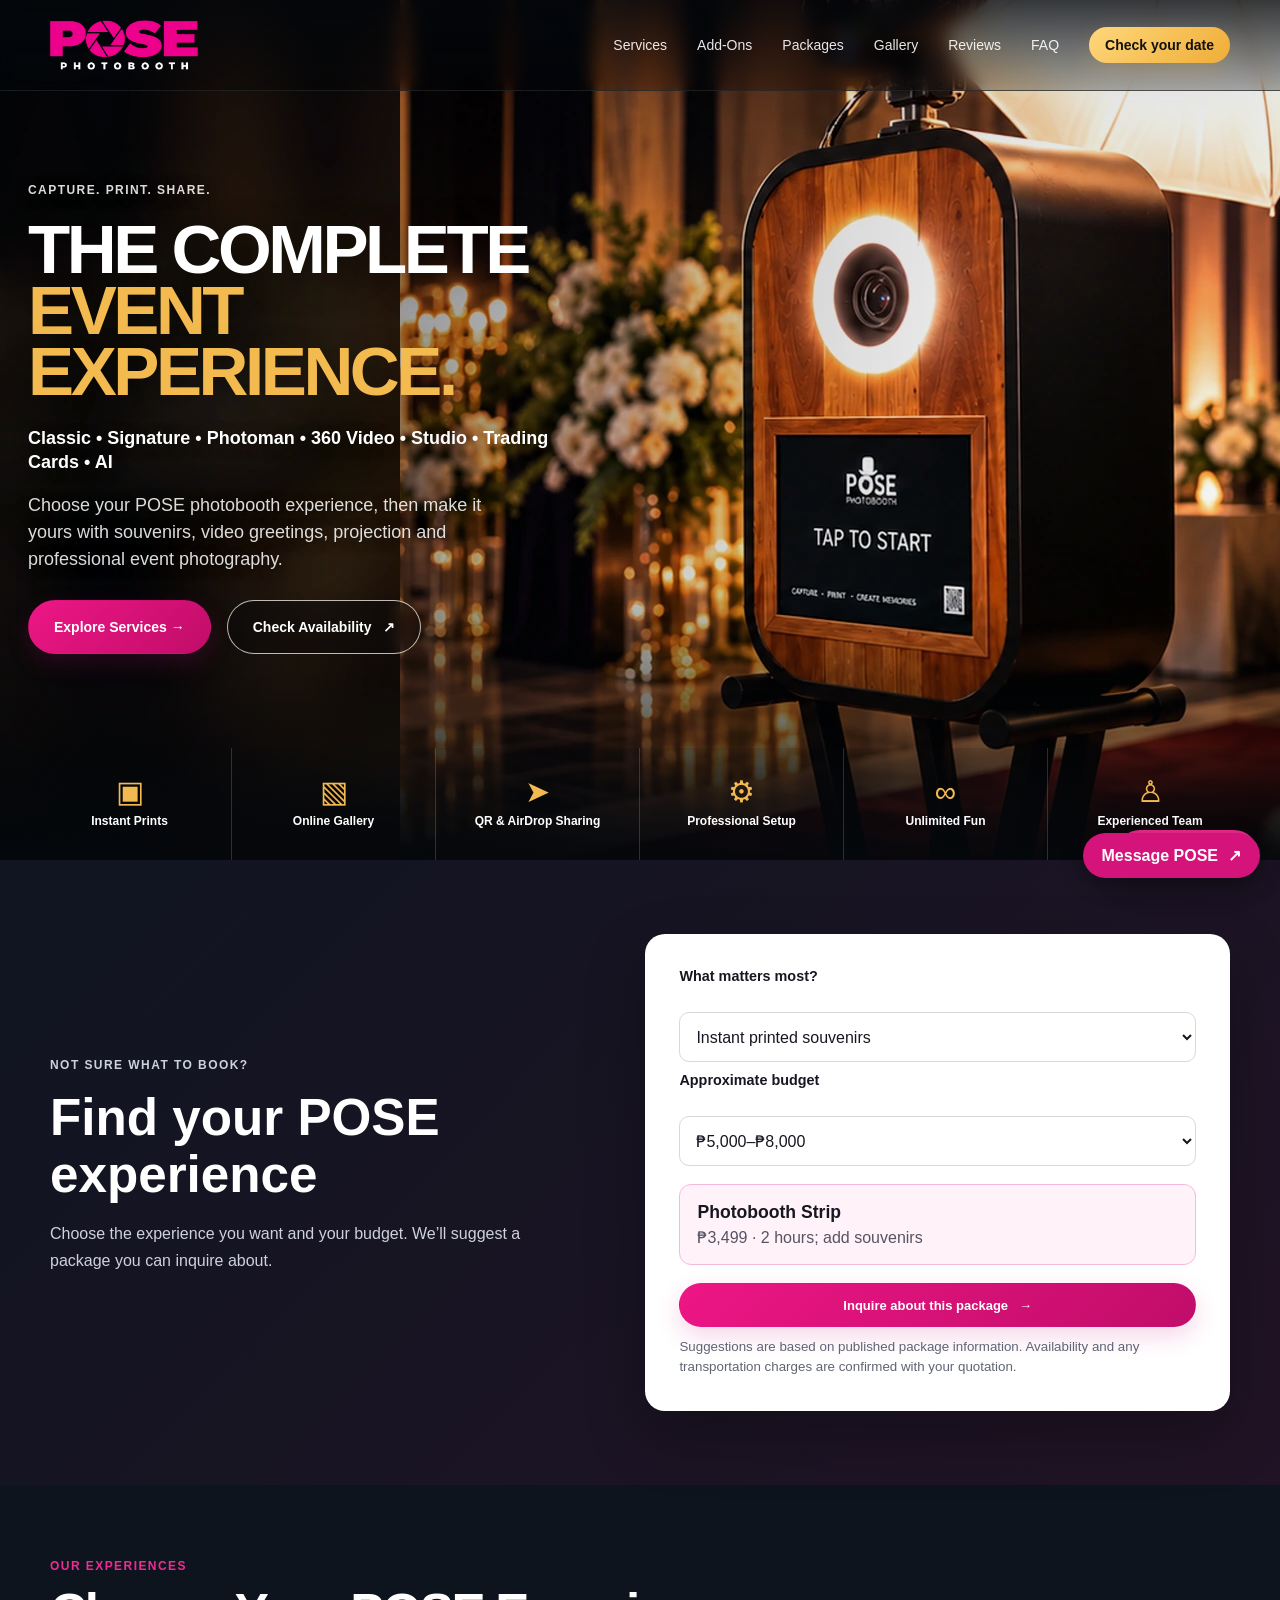
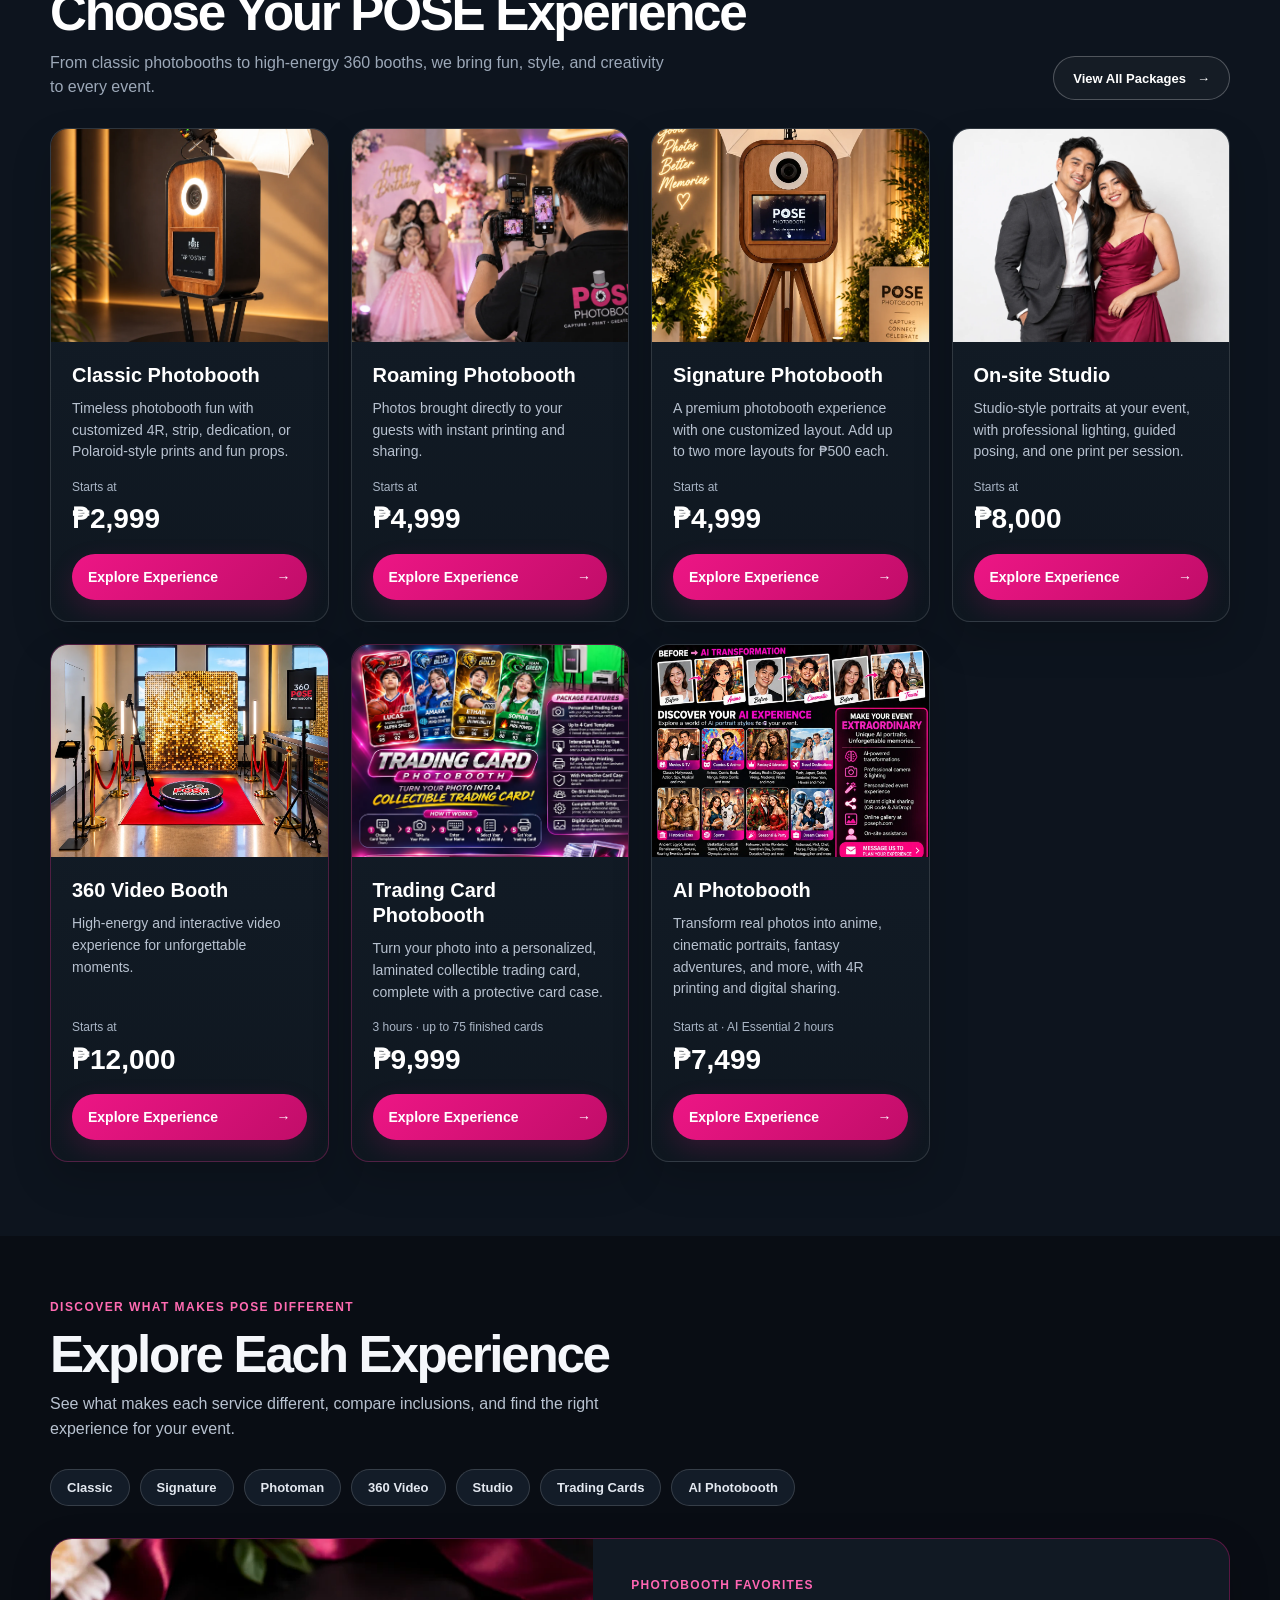
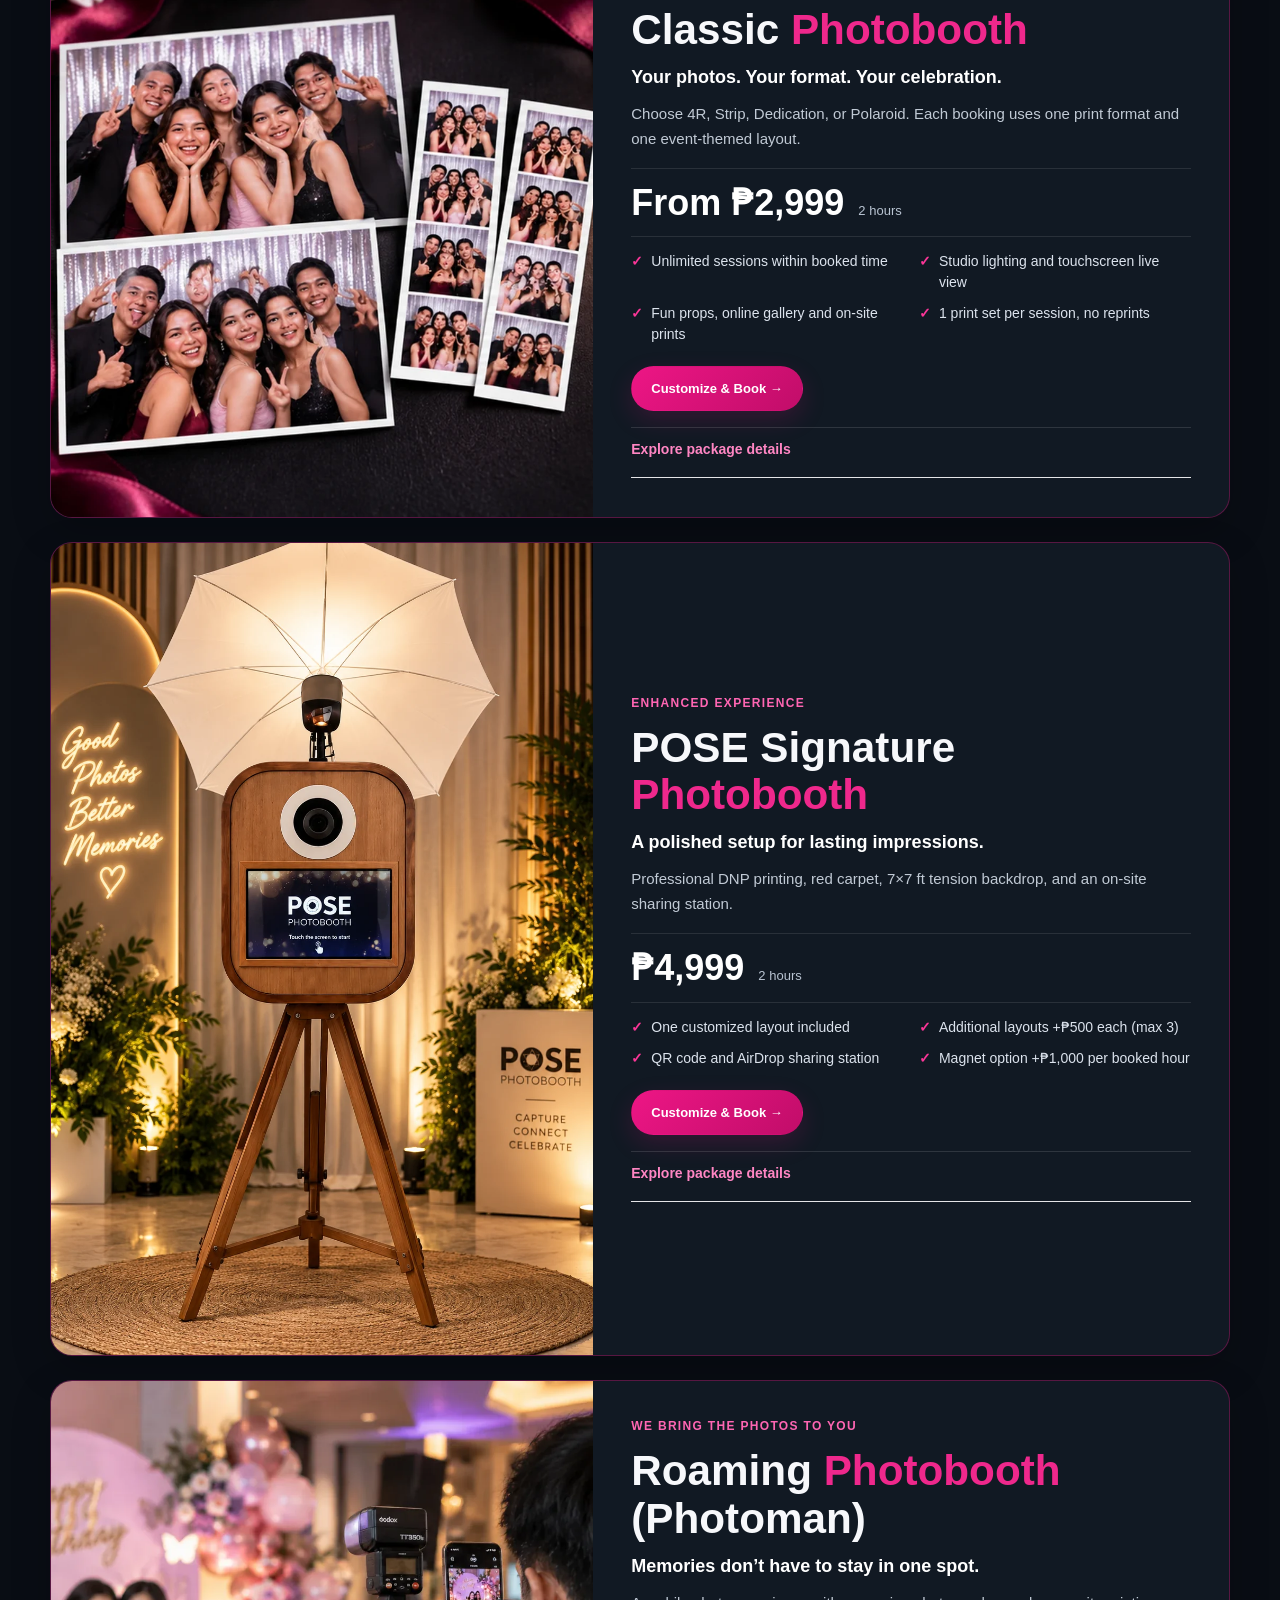
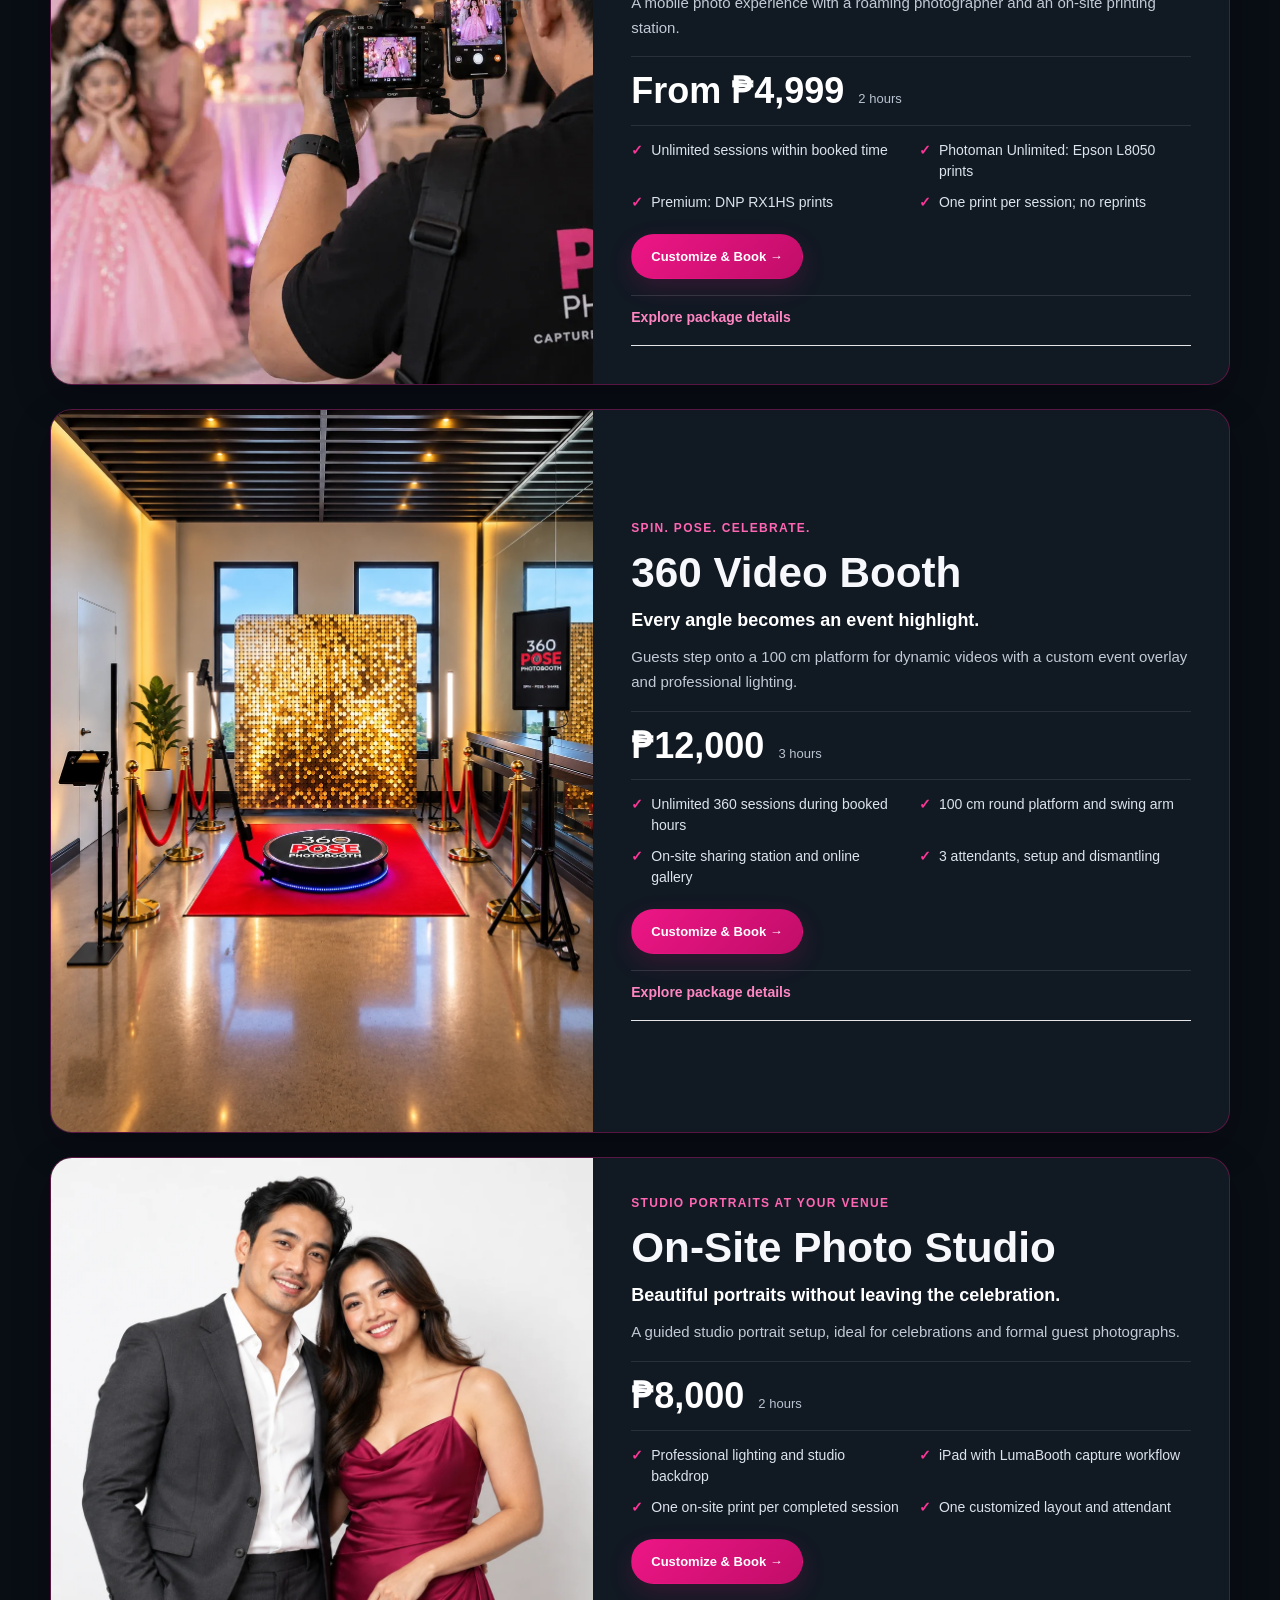
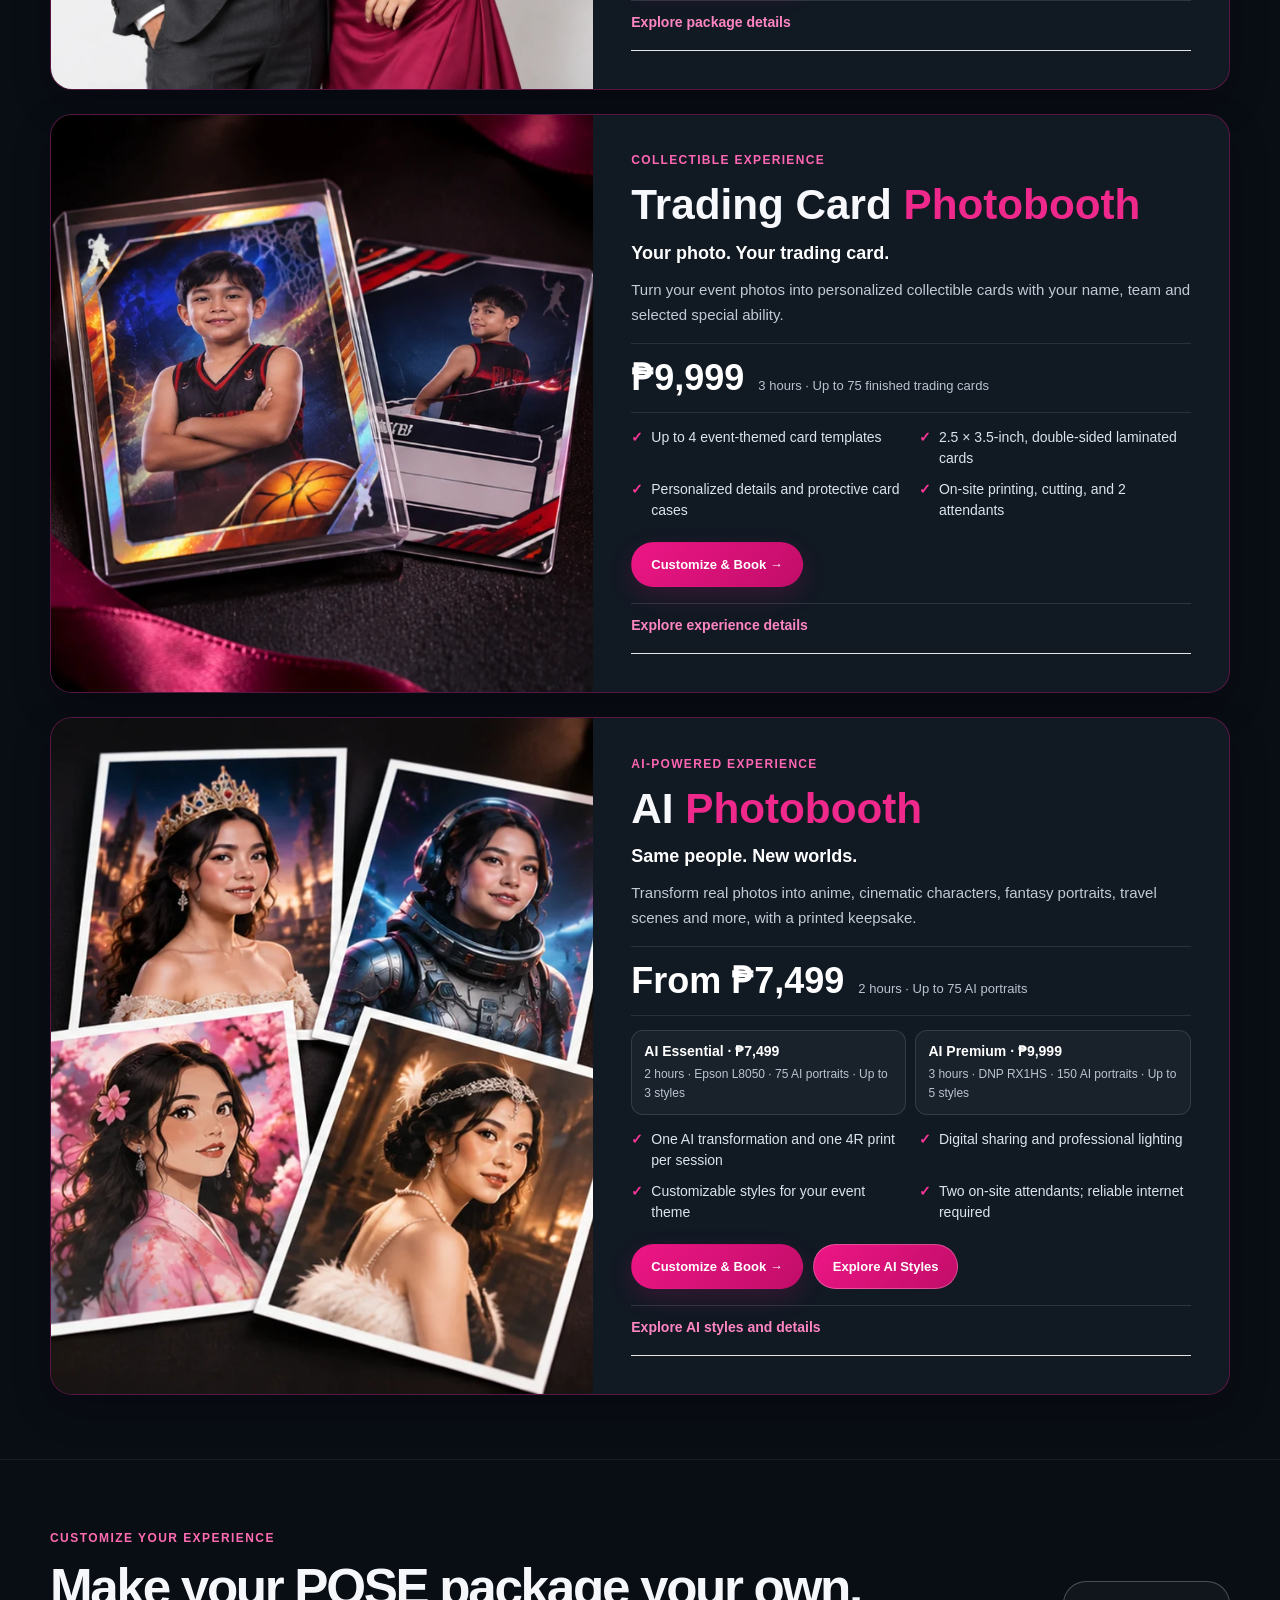
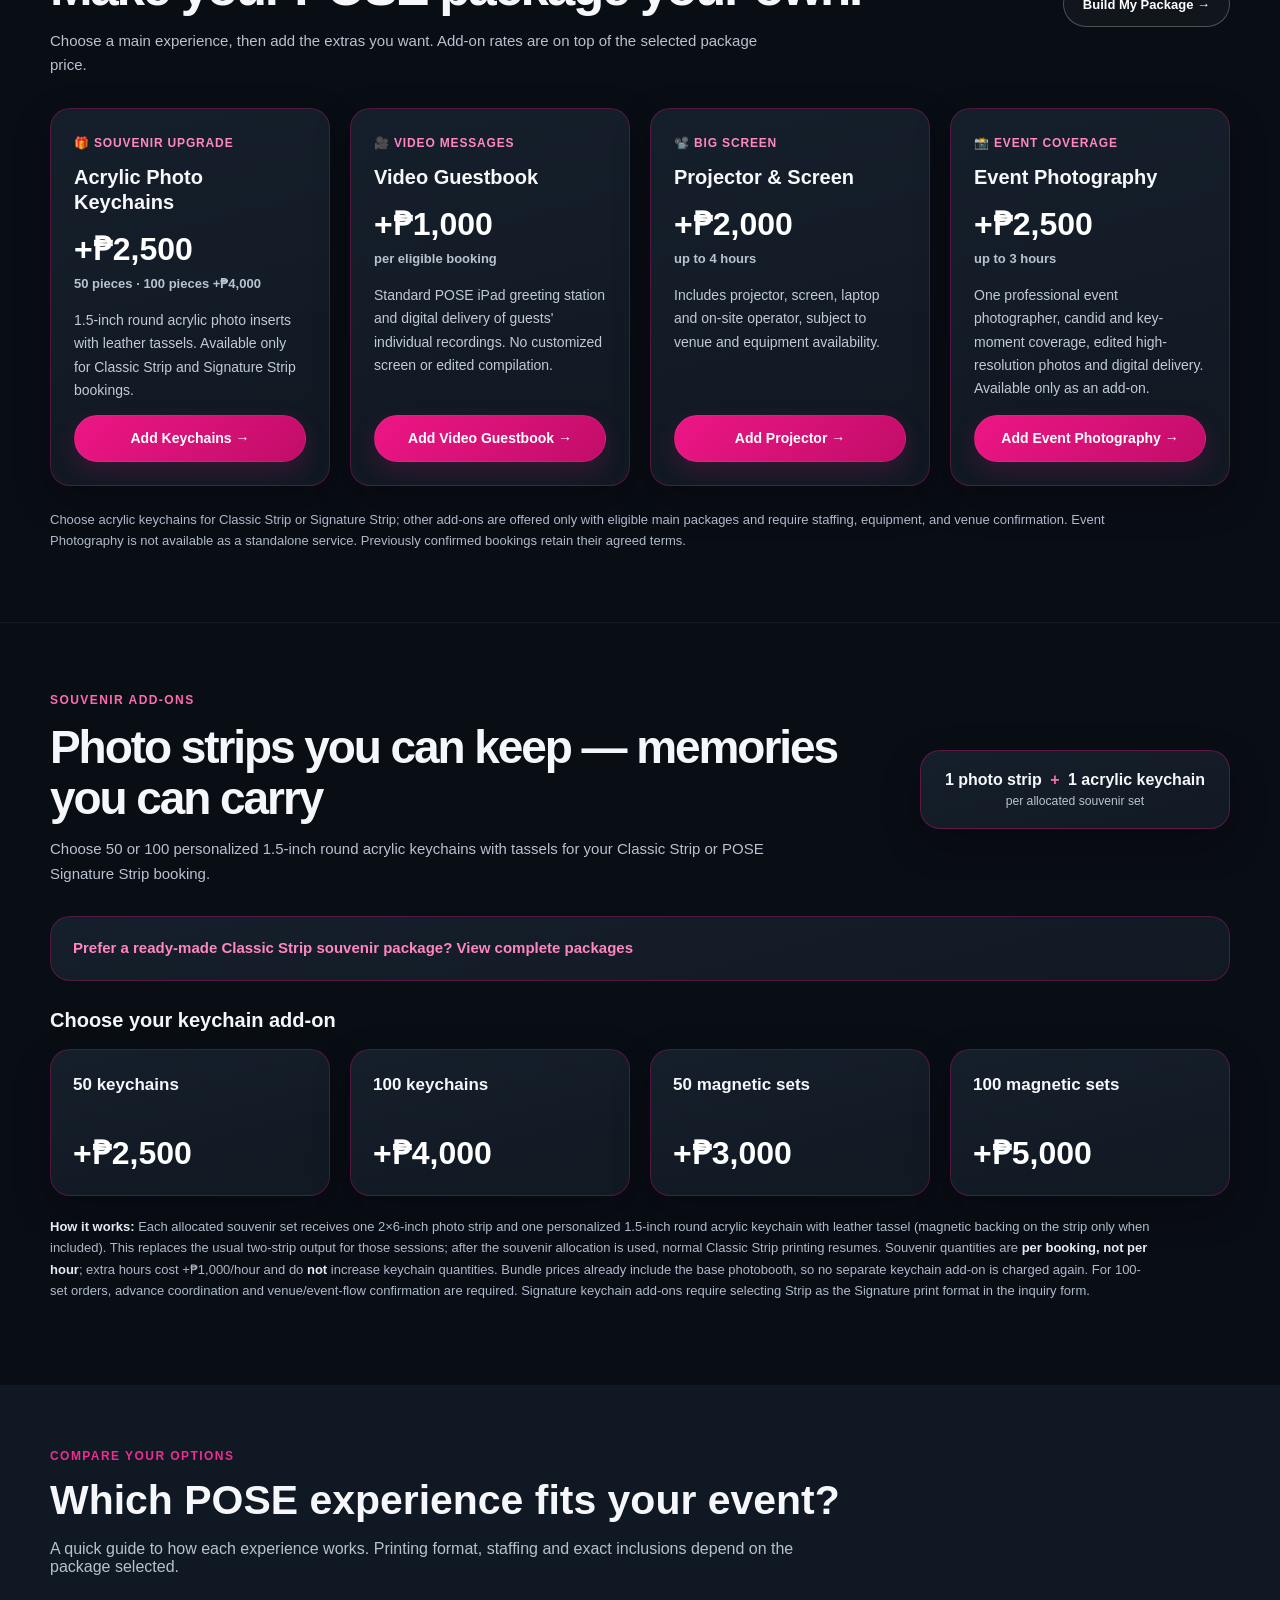
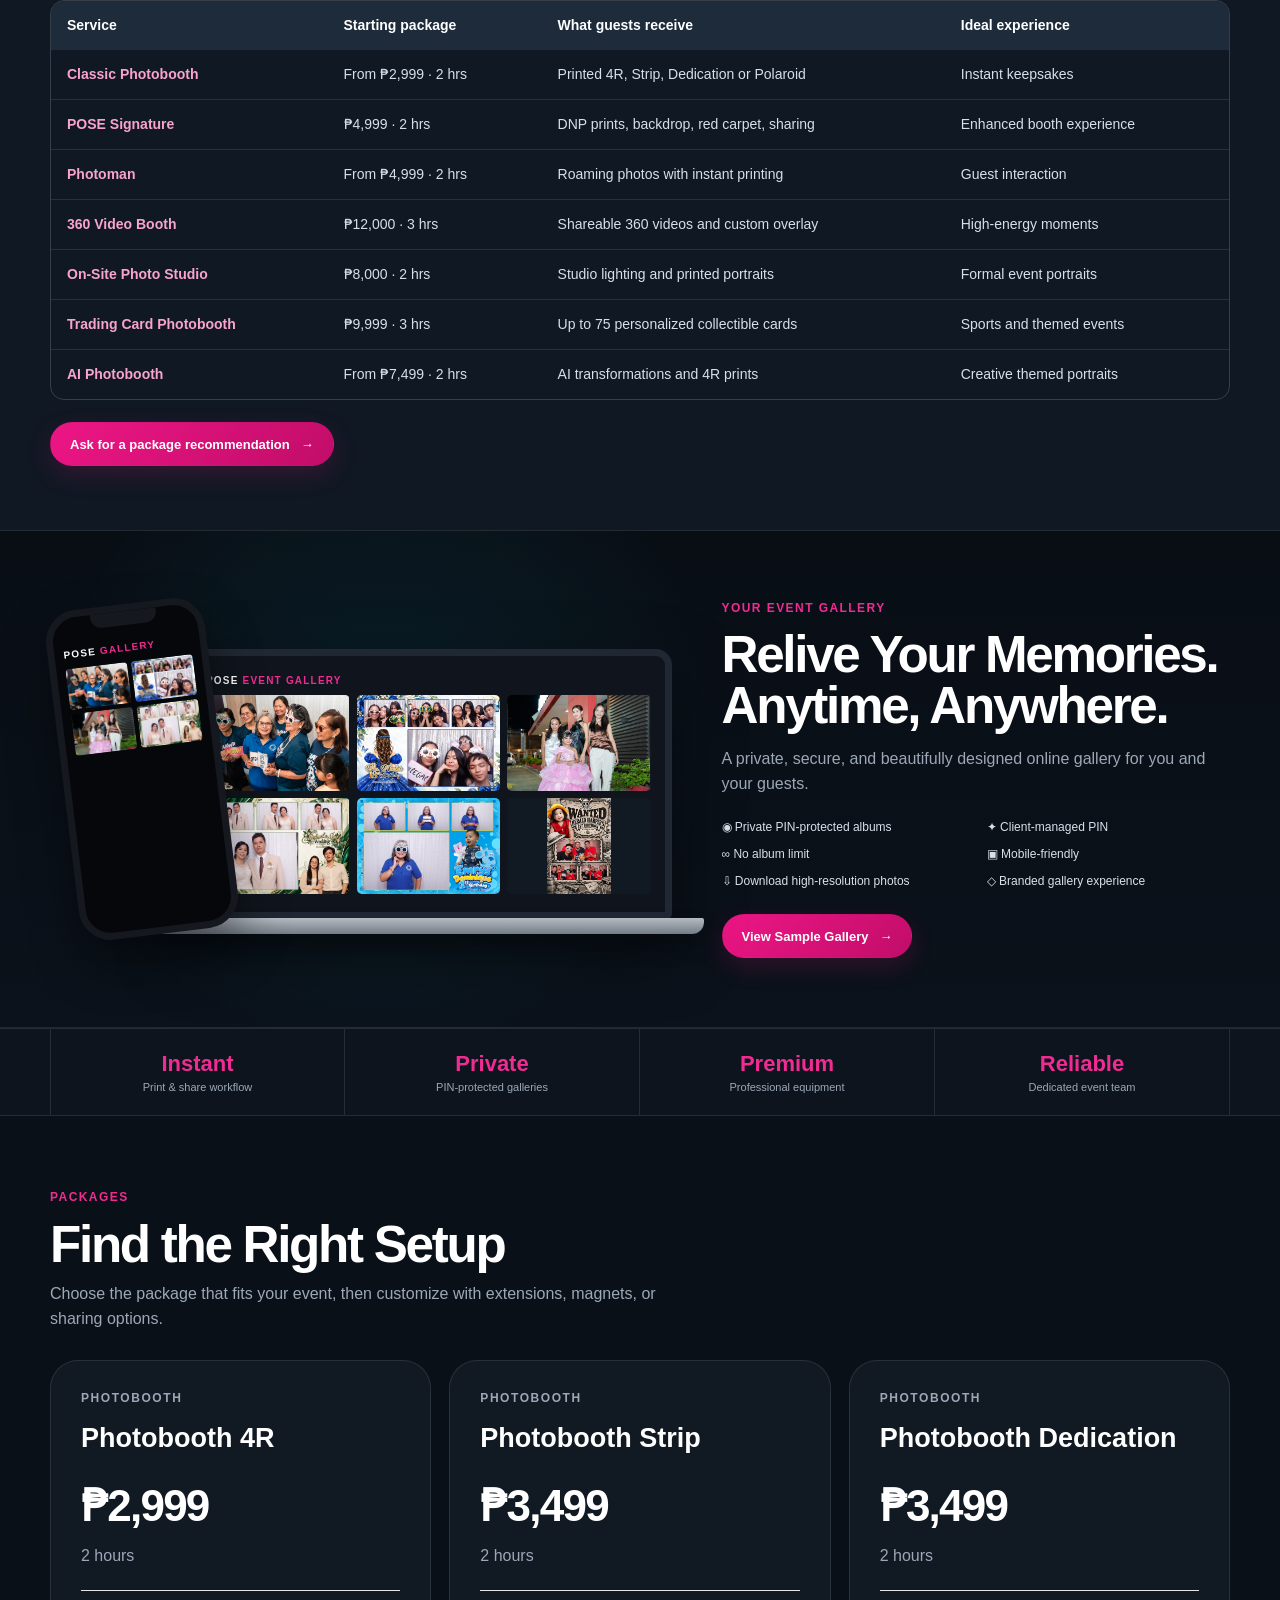
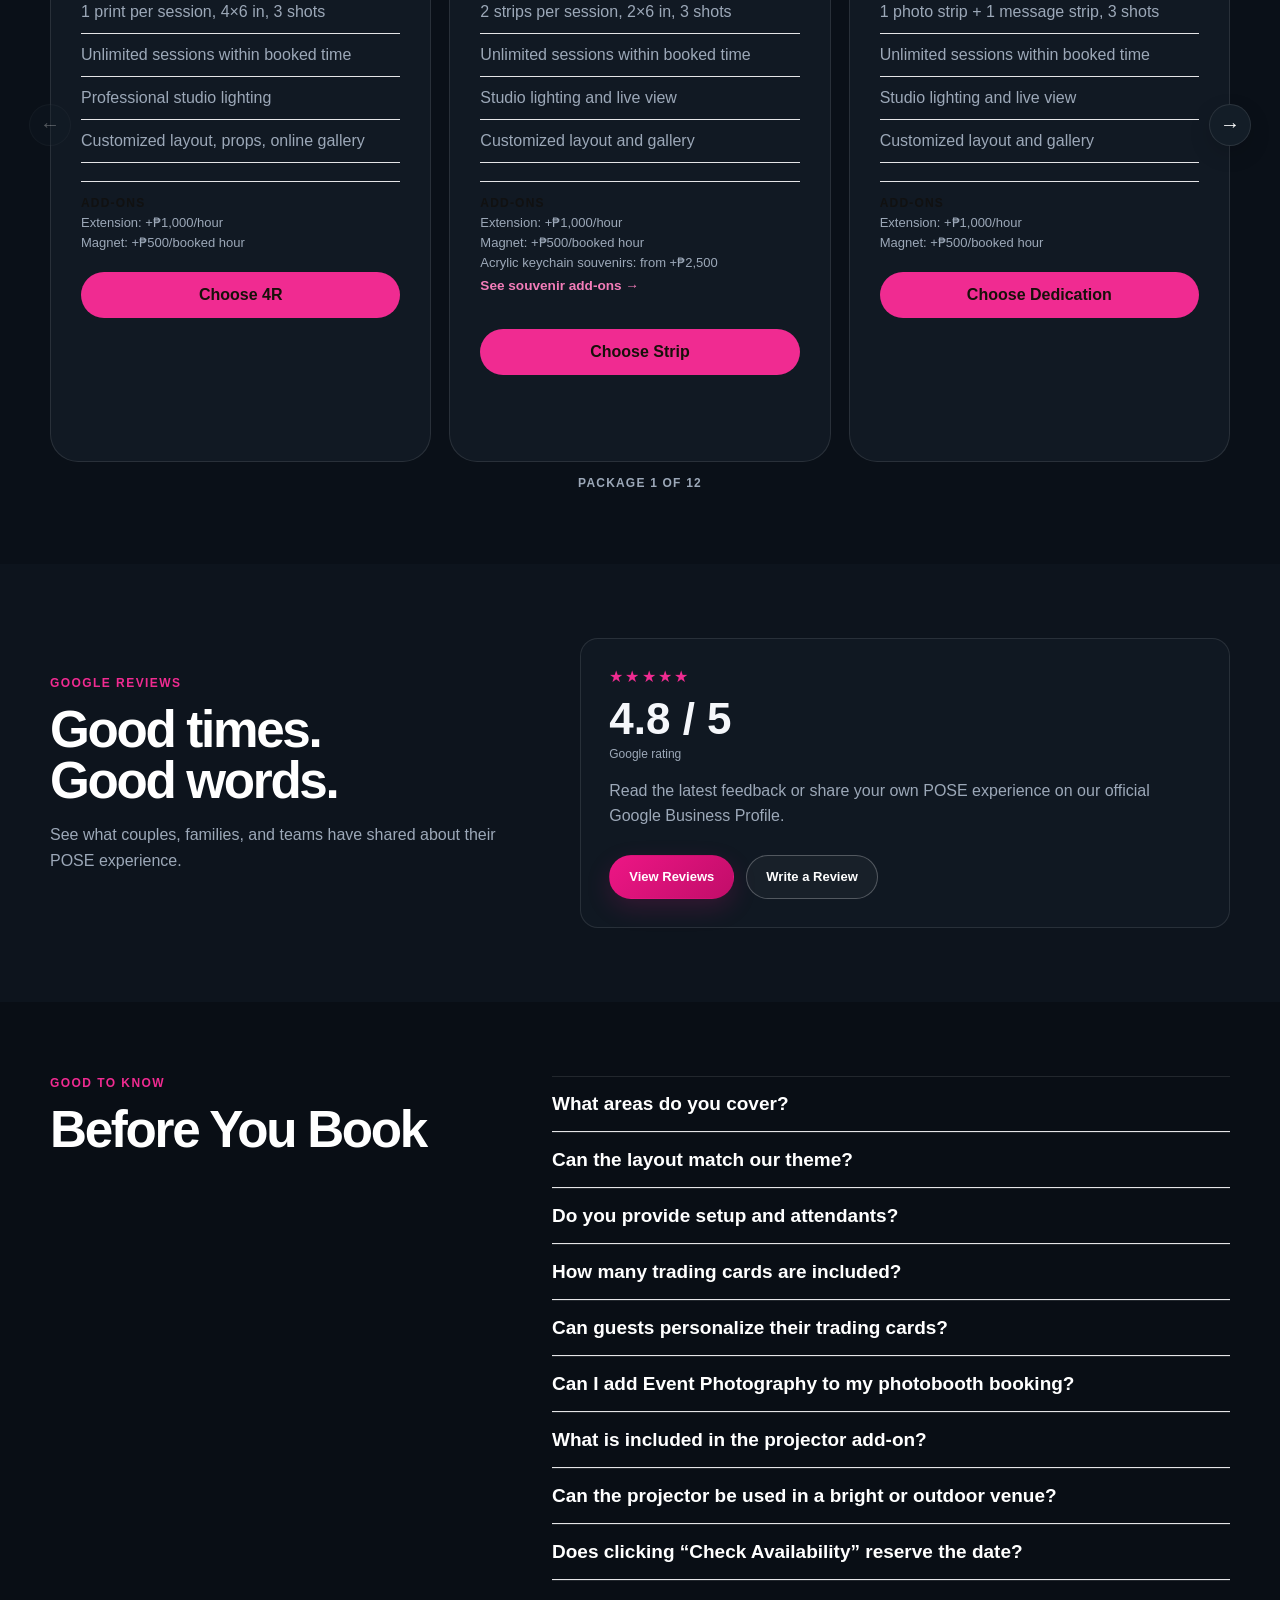
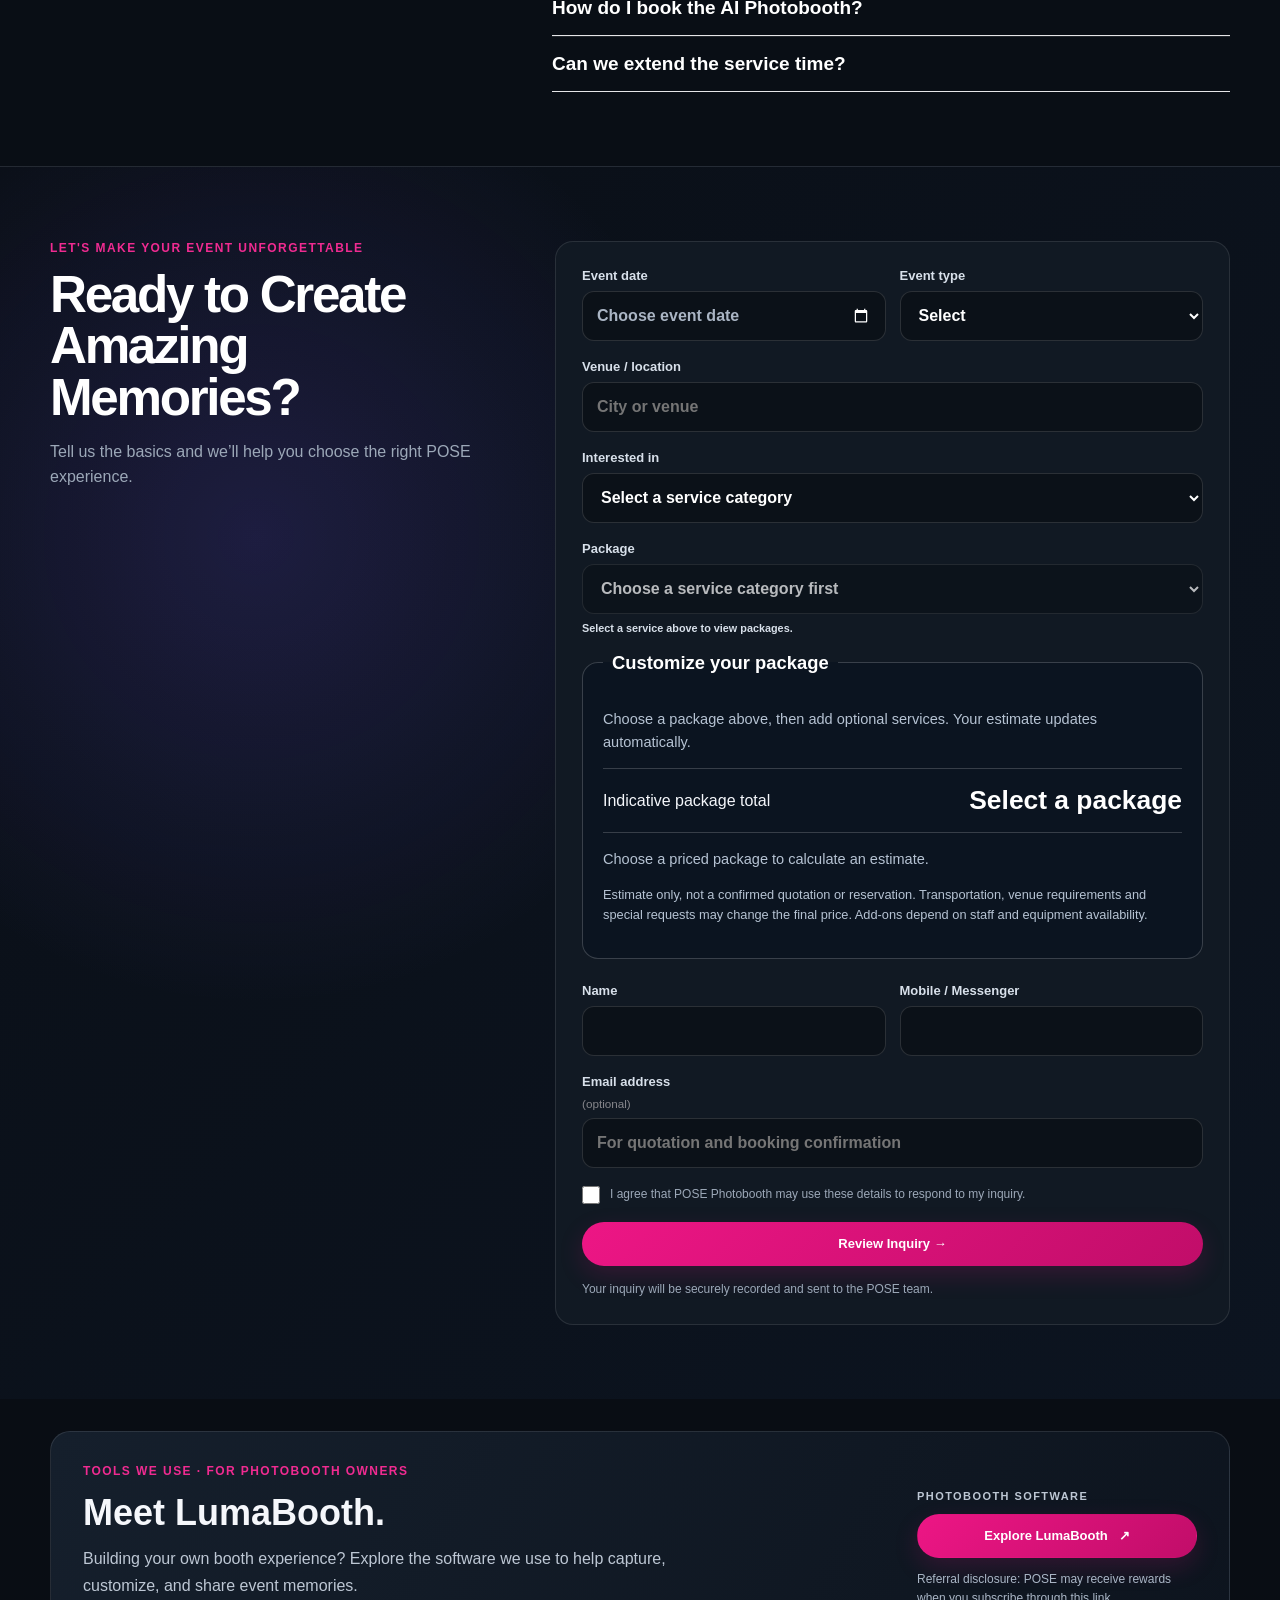
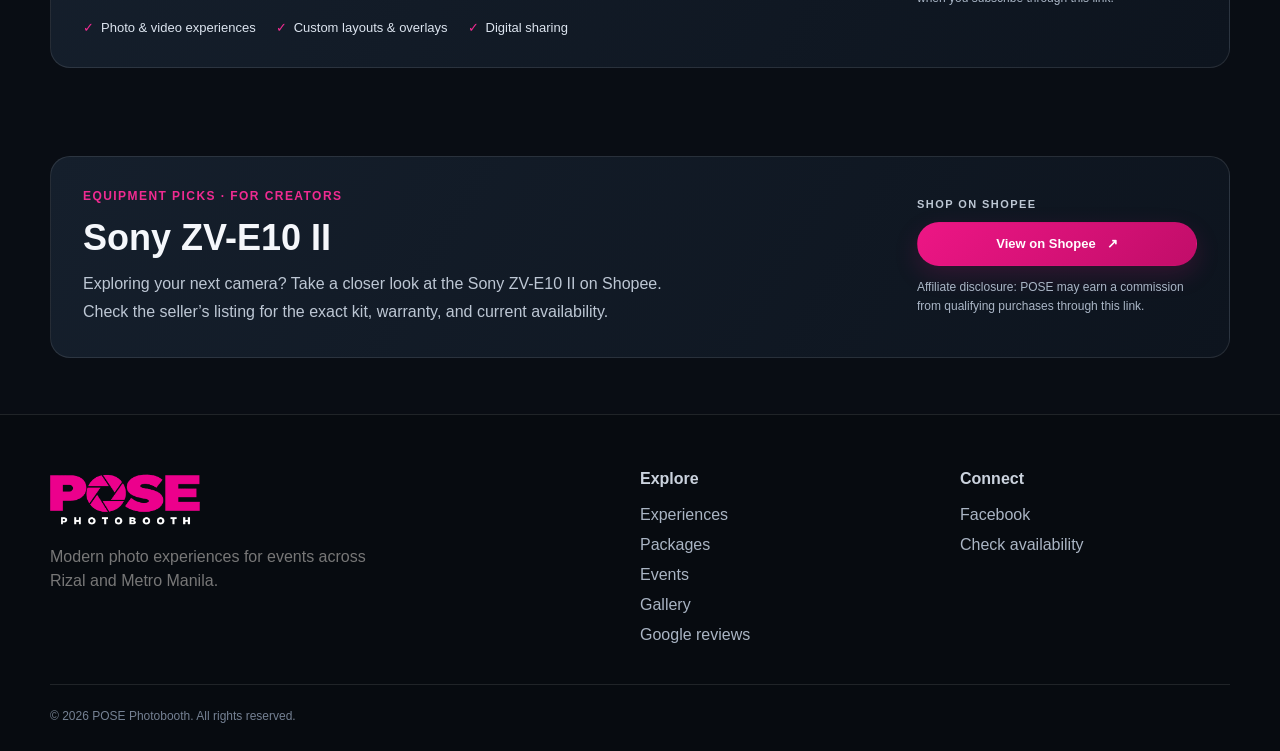
==== commit dbac5ec3: "v4.5" ====
--- a/index.html
+++ b/index.html
@@ -468,7 +468,7 @@
 <li>On-site sharing and online gallery</li>
 </ul>
 <div class="package-addons">
-<strong>Add-ons</strong><span>Extension: +₱1,500/hour</span><span>Magnet: +₱1,000/booked hour</span><span>Additional layout: +₱500 each (max 2 extra)</span>
+<strong>Add-ons</strong><span>Extension: +₱1,500/hour (Polaroid: +₱2,000/hour)</span><span>Magnet: +₱500/booked hour (Polaroid: +₱1,000)</span><span>Additional layout: +₱500 each (max 2 extra)</span>
 </div>
 <a class="pill block" data-package="Signature Booth" href="#availability">Choose Signature</a>
 </article>
@@ -514,13 +514,13 @@
 <p class="price">₱8,000</p>
 <p class="muted">2 Hours</p>
 <ul>
-<li>Studio portrait sessions within booked time</li>
-<li>Two Godox K180A lights and plain backdrop</li>
-<li>iPad/LumaBooth capture; one print per session</li>
-<li>One customized layout and on-site attendant</li>
+<li>Unlimited studio photo sessions within booked time</li>
+<li>Professional studio lighting and studio backdrop</li>
+<li>On-site photo printing and customized overlay</li>
+<li>Photographer, attendant, QR/AirDrop sharing, setup and dismantling</li>
 </ul>
 <div class="package-addons">
-<strong>Add-ons</strong><span>Additional hour: +₱2,000</span><span>Other requests: subject to quotation</span>
+<strong>Add-ons</strong><span>Additional hour: +₱1,500</span><span>50 magnetic prints: +₱1,000</span>
 </div>
 <a class="pill block" data-package="Studio Promo" href="#availability">Choose Studio Promo</a>
 </article>
@@ -549,8 +549,9 @@
 <li>Up to 4 templates, team fixed by design</li>
 <li>Personalized name, ability &amp; card number</li>
 <li>Full-color double-sided printing &amp; lamination</li>
-<li>Green screen, card cases &amp; 2 attendants</li>
-</ul>
+<li>Protective card cases &amp; 2 attendants</li>
+</ul>
+<div class="package-addons"><strong>Add-ons</strong><span>Additional hour: +₱2,000</span><span>Additional template: +₱500</span></div>
 <a class="pill block" data-package="Trading Card Photobooth" data-service="Trading Card Photobooth" href="#availability">Choose Trading Cards</a>
 </article>
 <article class="price-card mt-ai-package">
@@ -580,6 +581,7 @@
 <li>QR code and AirDrop sharing</li>
 <li>Complete setup and 2 attendants</li>
 </ul>
+<div class="package-addons"><strong>Add-ons</strong><span>Additional hour: +₱2,000</span><span>Additional AI style: +₱500</span></div>
 <p class="muted">One AI transformation per session; 150 total. Reliable internet required.</p>
 <a class="pill block" data-package="AI Premium" data-service="AI Photobooth" href="#availability">Choose AI Premium</a>
 </article>
@@ -727,7 +729,7 @@
 </select>
 <small>Only for Classic Strip or Signature with the Strip print format. Complete Classic Strip souvenir bundles already include their quantity and are not charged twice.</small>
 </div>
-<p class="pose-souvenir-quantity-policy" hidden="" id="souvenirQuantityPolicy">Souvenir quantities are fixed per booking, not per hour. Each extra photobooth hour is +₱1,000 and does not add keychains. After the selected quantity is used, standard strip printing continues.</p>
+<p class="pose-souvenir-quantity-policy" hidden="" id="souvenirQuantityPolicy">Souvenir quantities are fixed per booking, not per hour. Extra-hour charges follow your selected package and print format; extensions do not add keychains. After the selected quantity is used, standard strip printing continues.</p>
 <div class="pose-souvenir-quote-option" hidden="" id="signatureFormatWrap"><label for="quoteSignatureFormat">Signature print format</label><select disabled="" id="quoteSignatureFormat"><option value="4R">4R (4×6 in)</option><option value="Strip">Strip (2×6 in) — keychains eligible</option><option value="Dedication">Dedication</option><option value="Polaroid">Polaroid (3×4 in)</option></select><small>Choose one print format for your booking. Acrylic keychains are available only when Strip is selected.</small></div><div class="pose-souvenir-quote-option" hidden="" id="signatureLayoutsWrap">
 <label for="quoteSignatureLayouts">Signature Photobooth photo layouts</label>
 <select disabled="" id="quoteSignatureLayouts">
@@ -740,6 +742,7 @@
 <div class="pose-quote-options" id="poseRelevantAddons">
 <label class="pose-quote-option"><input id="addonProjector" type="checkbox"/> <span>Projector presentation add-on <strong>+₱2,000</strong><small>Up to 4 hours; same event venue, subject to suitability and availability.</small></span></label>
 <label class="pose-quote-option"><input id="addonEnclosure" type="checkbox"/> <span>360 LED enclosure <strong>+₱5,000</strong><small>Available with 360 Video Booth packages only.</small></span></label>
+<label class="pose-quote-option"><input id="addonStandardMagnet" type="checkbox"/> <span>Magnetic print upgrade <strong id="standardMagnetPrice">Price varies by package</strong><small>Classic/Signature: charged for all booked hours including extensions; Studio: 50 prints for ₱1,000; AI Premium: ₱1,000 per booked hour.</small></span></label>
 <label class="pose-quote-option"><input id="addonMagnets" type="checkbox"/> <span>Photoman magnets (per 50 prints) <strong>+₱1,000</strong><small>Available with standalone Photoman packages only.</small></span></label>
 <label class="pose-quote-option"><input id="addonVideoGuestbook" type="checkbox"/> <span>Video Guestbook <strong>+₱1,000</strong><small>Standard POSE greeting screen (not personalized); individual digital video recordings, no edited compilation. Subject to station and staffing availability.</small></span></label>
 <label class="pose-quote-option"><input id="addonPhotography" type="checkbox"/> <span>Event Photography <strong>+₱2,500</strong><small>Up to 3 hours · edited high-resolution photos · digital delivery; add-on only, subject to photographer availability.</small></span></label></div>
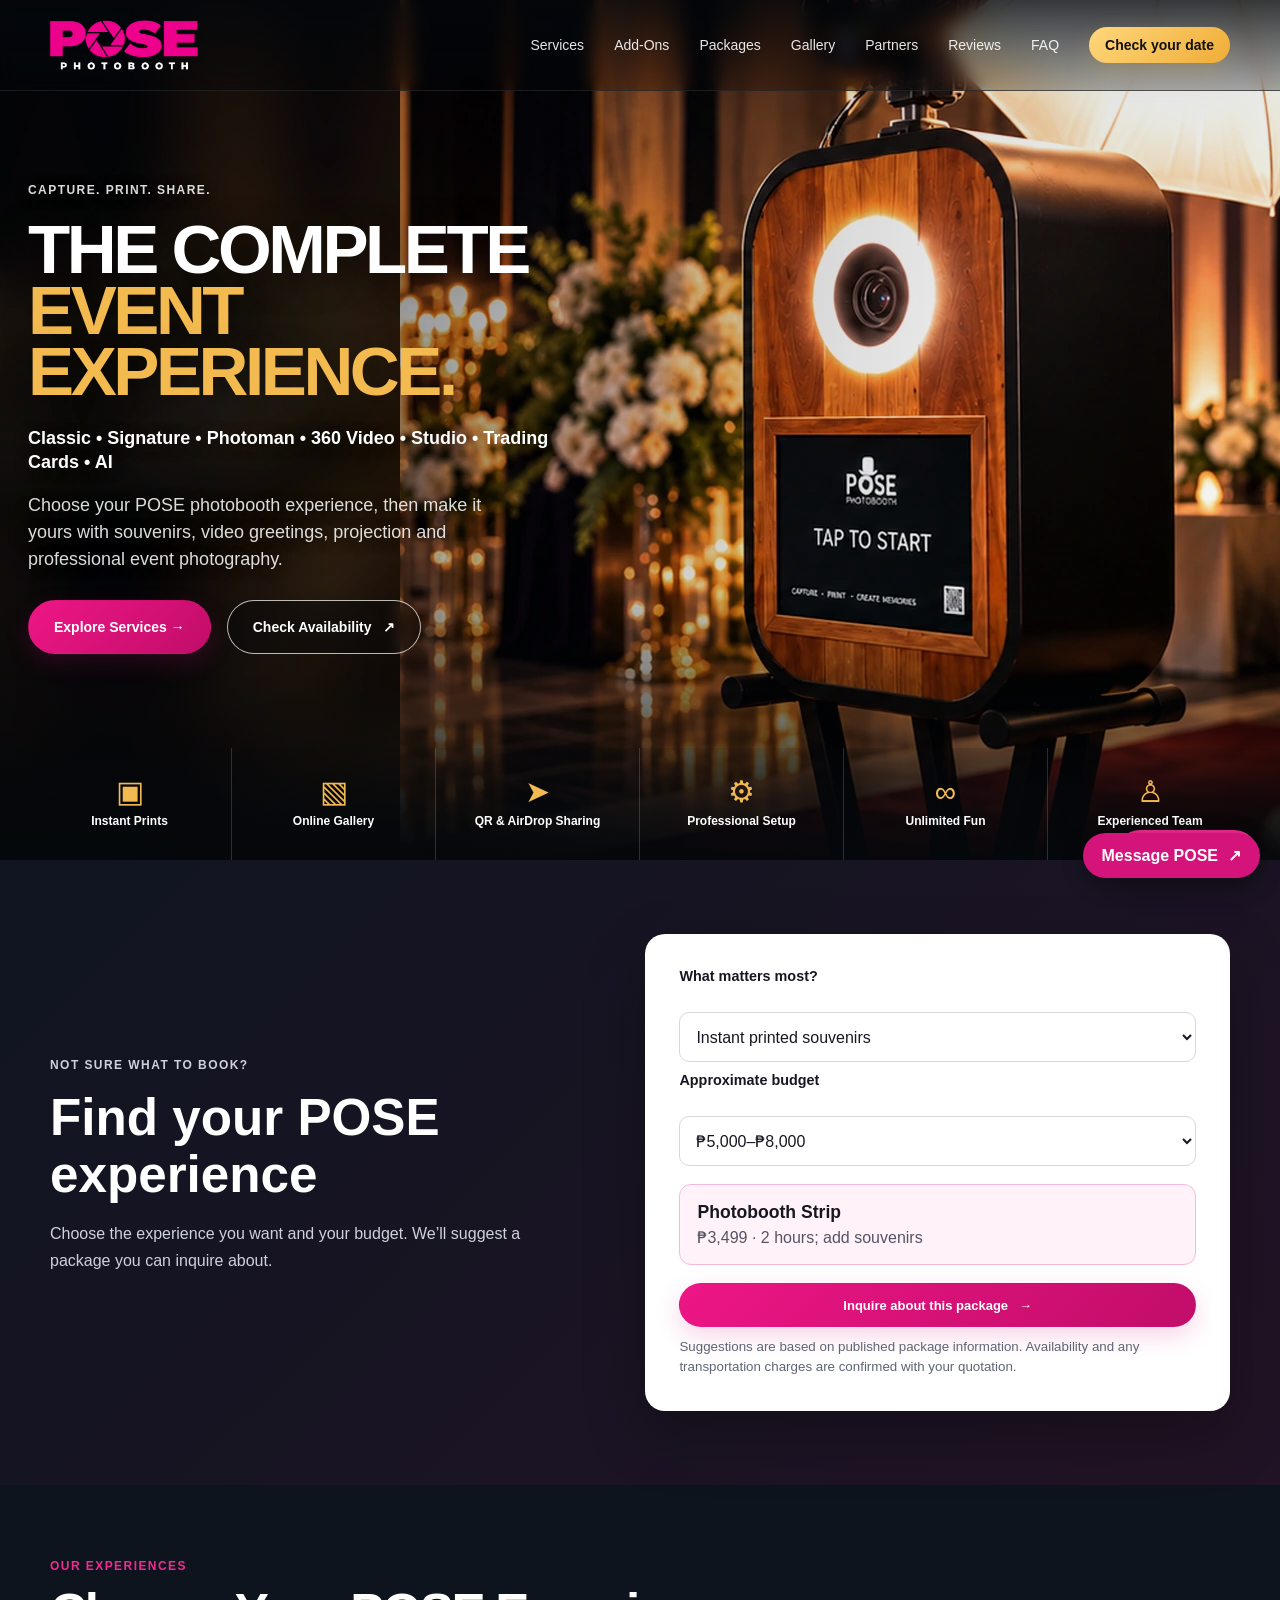
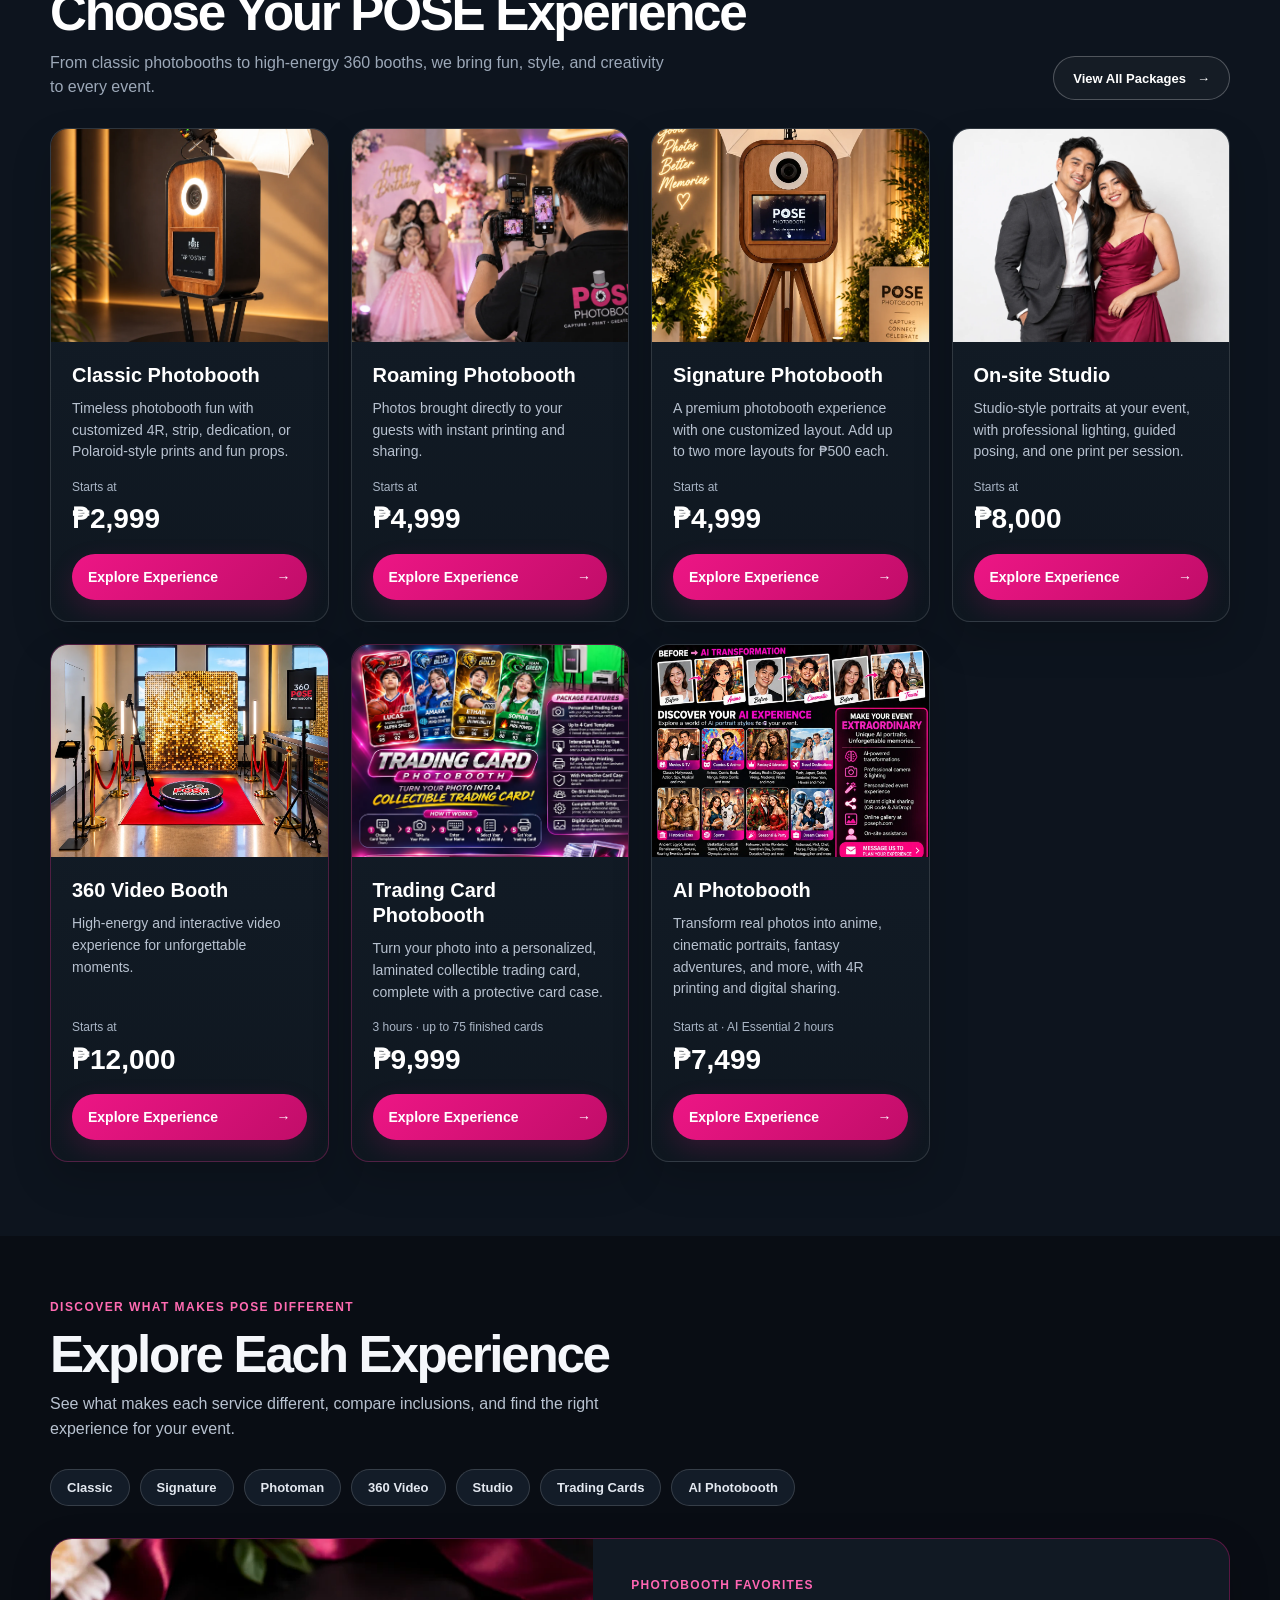
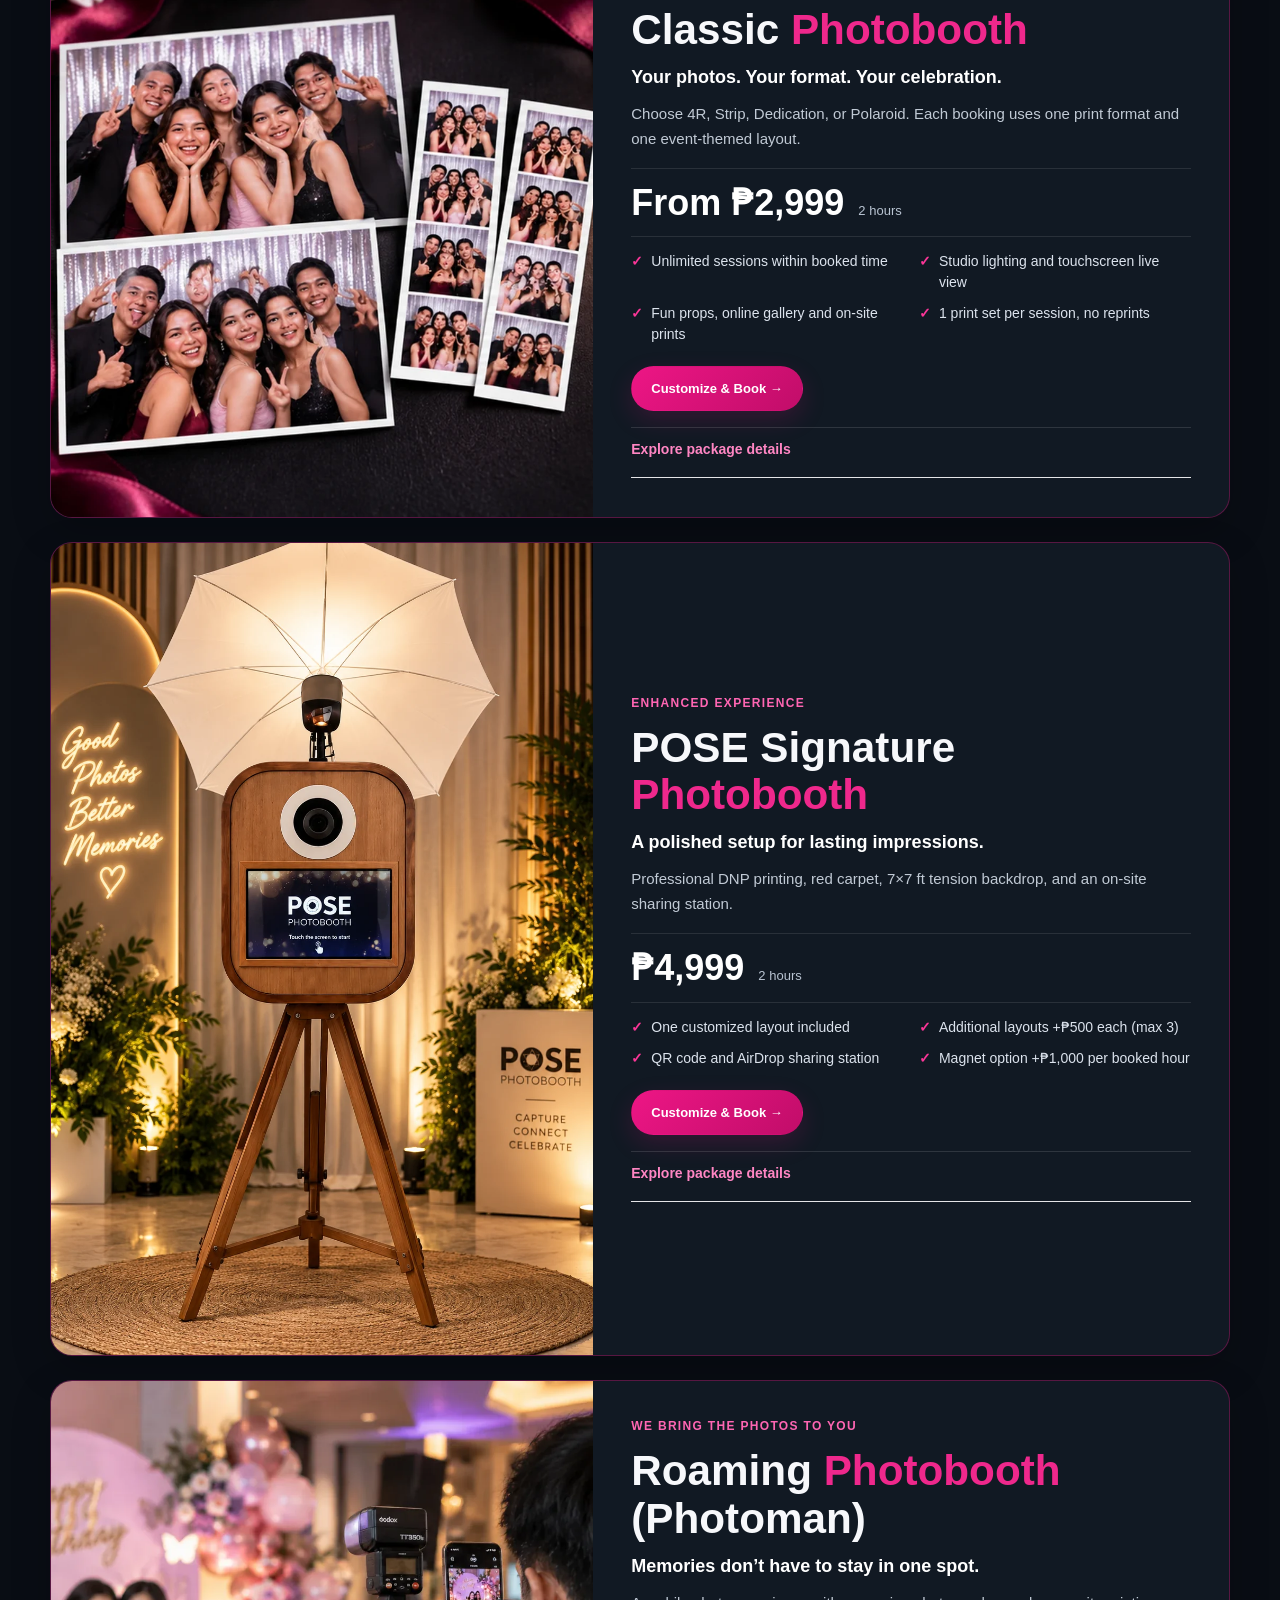
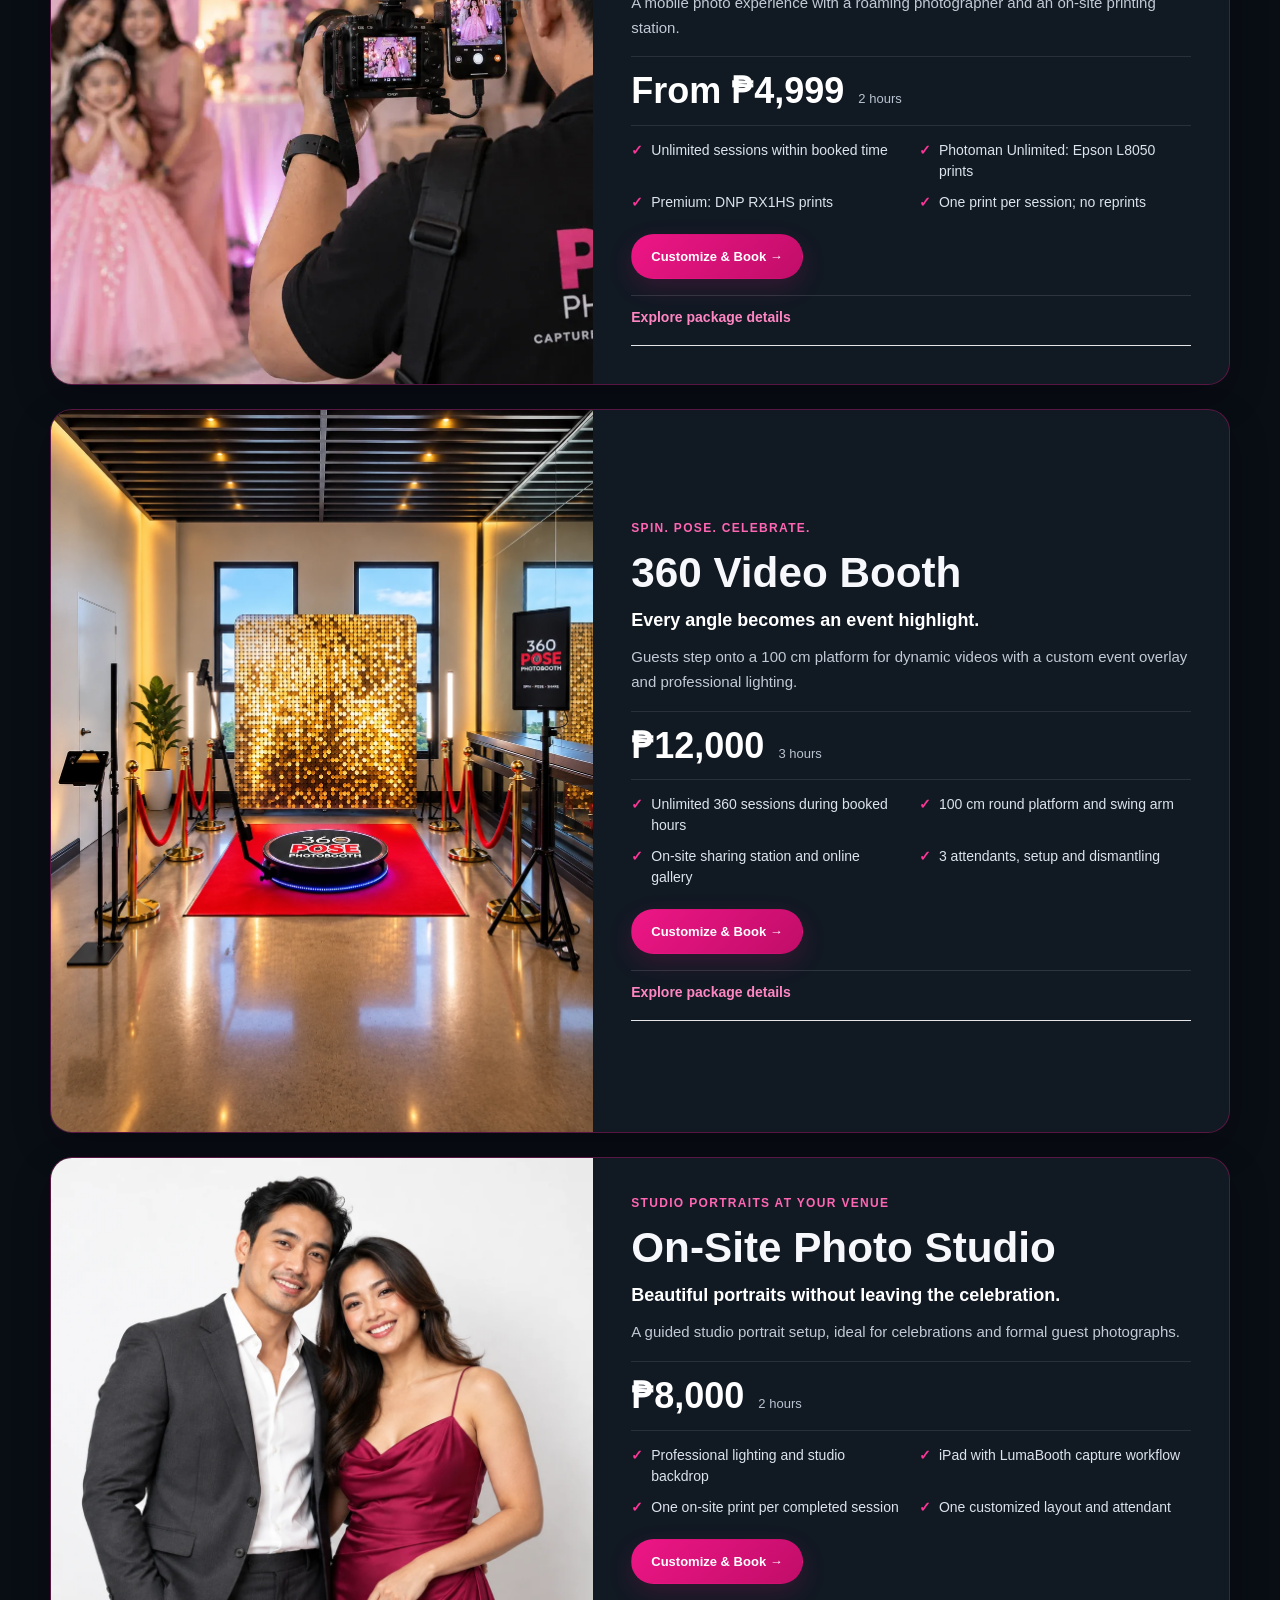
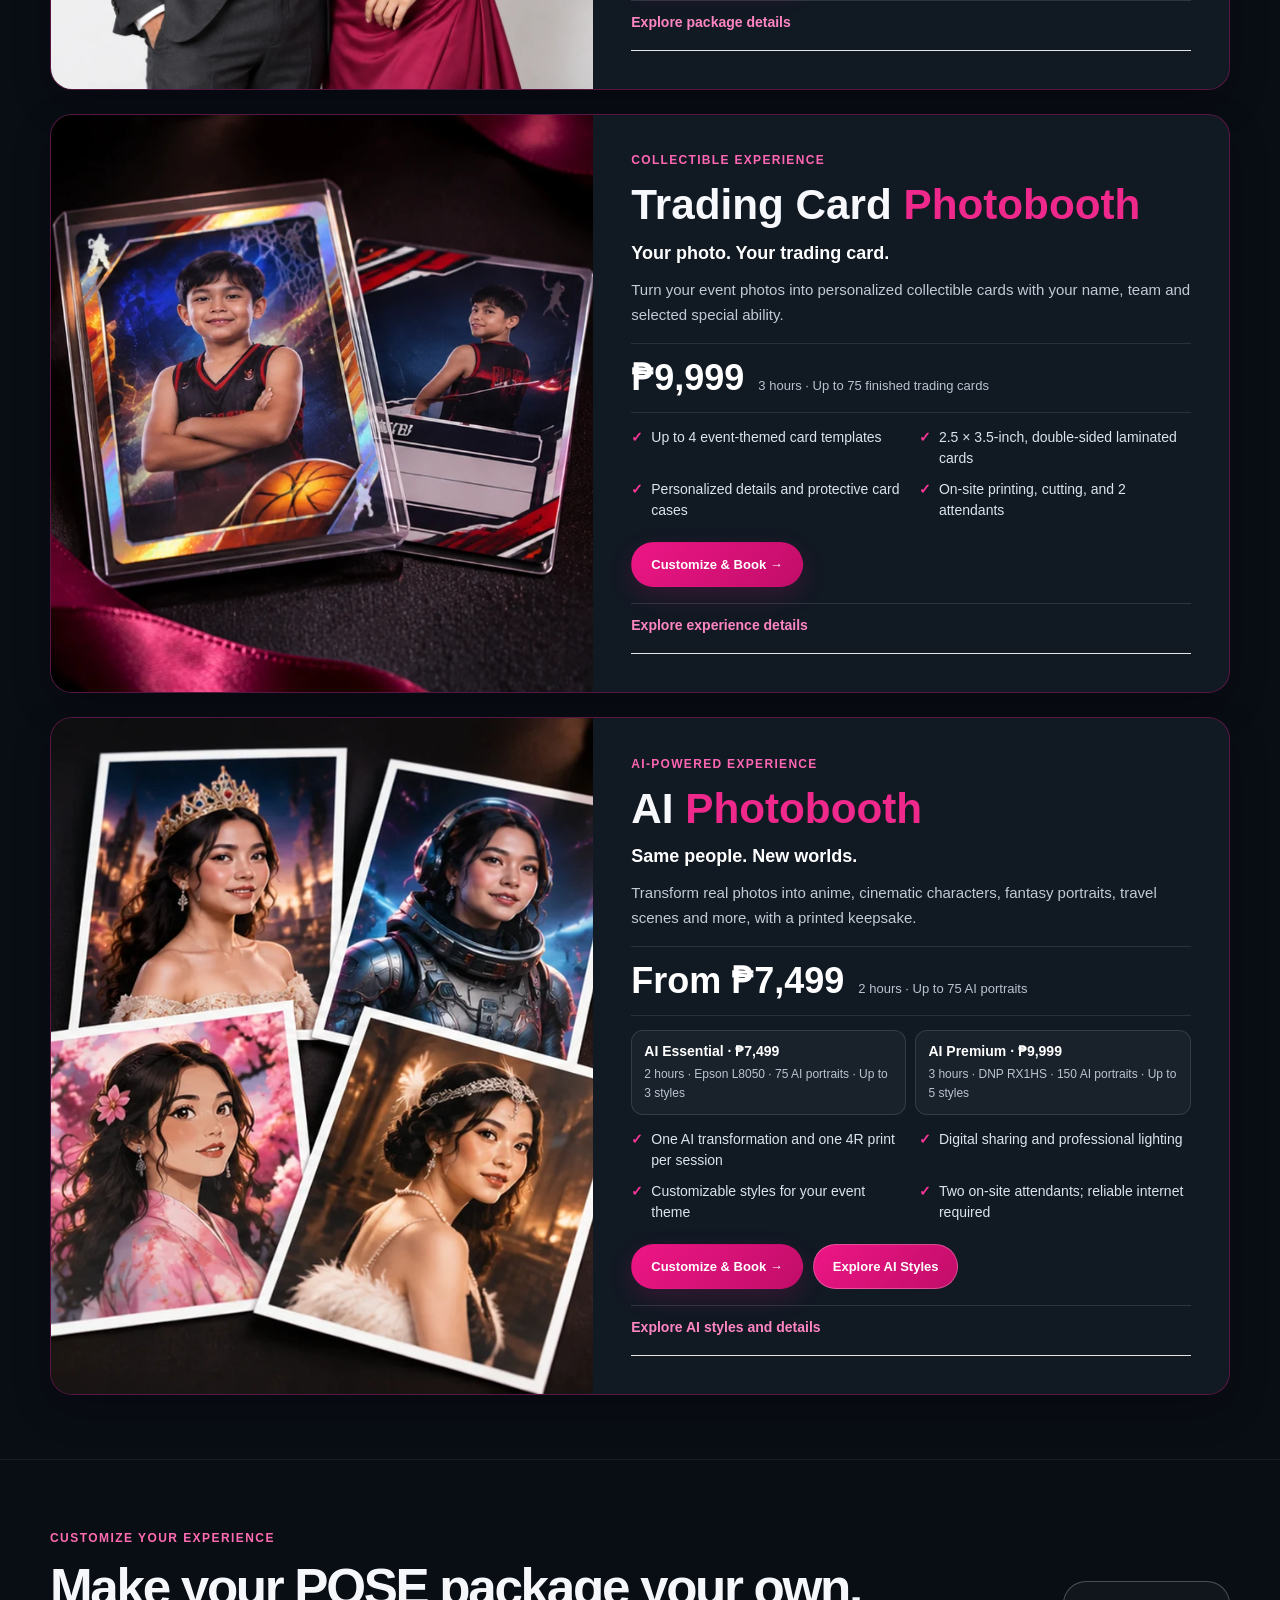
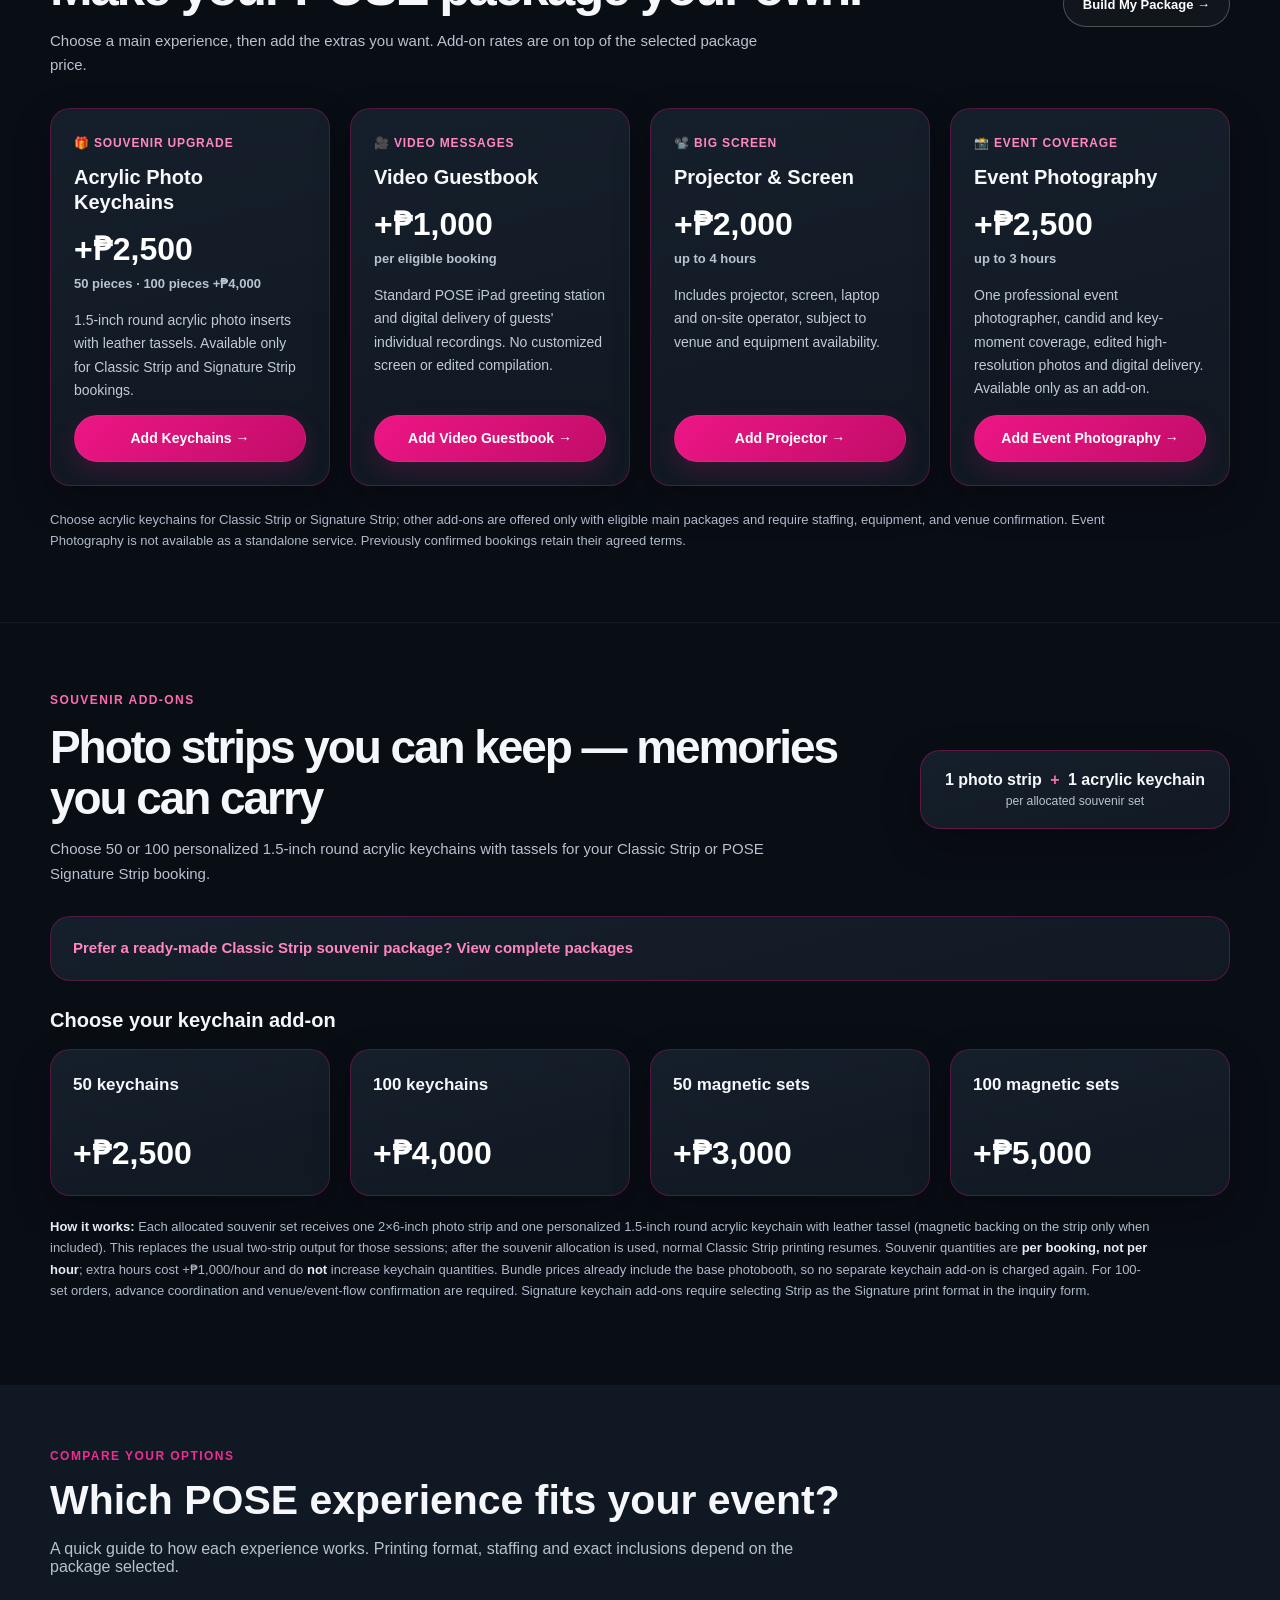
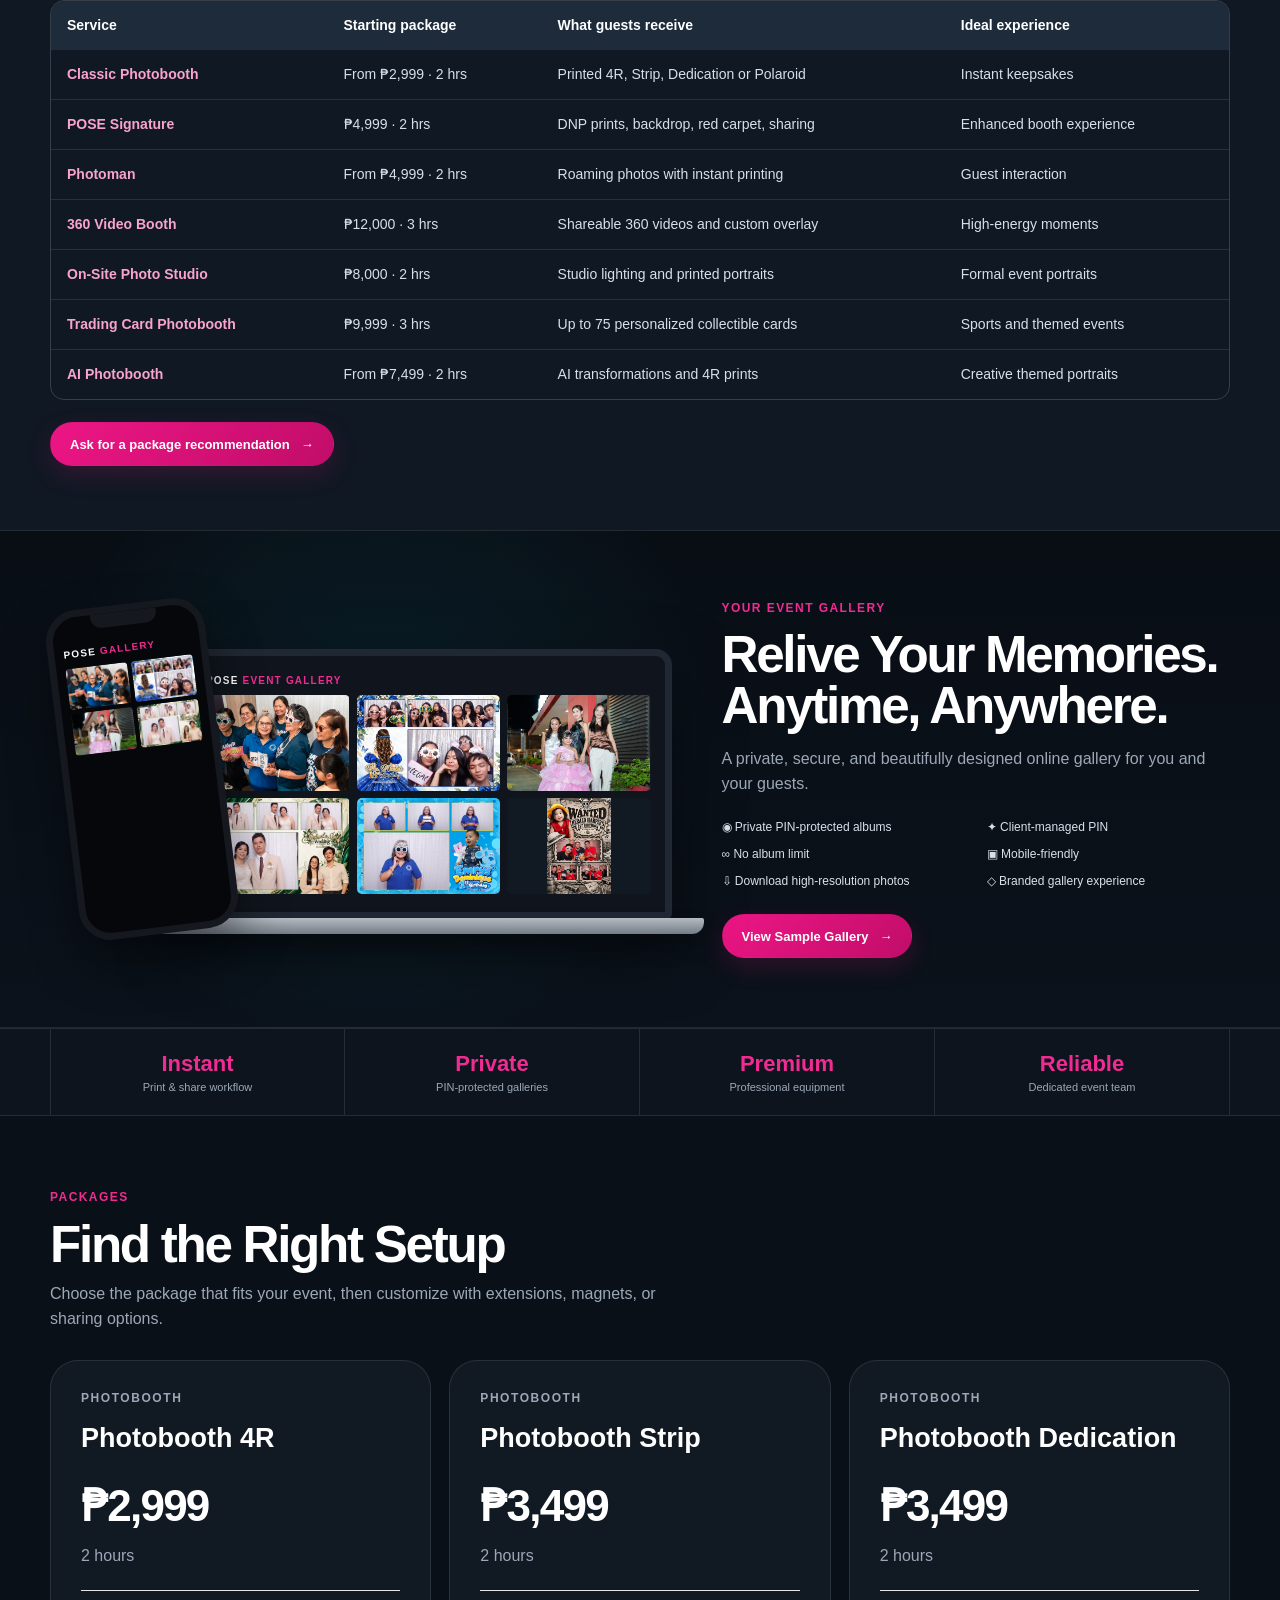
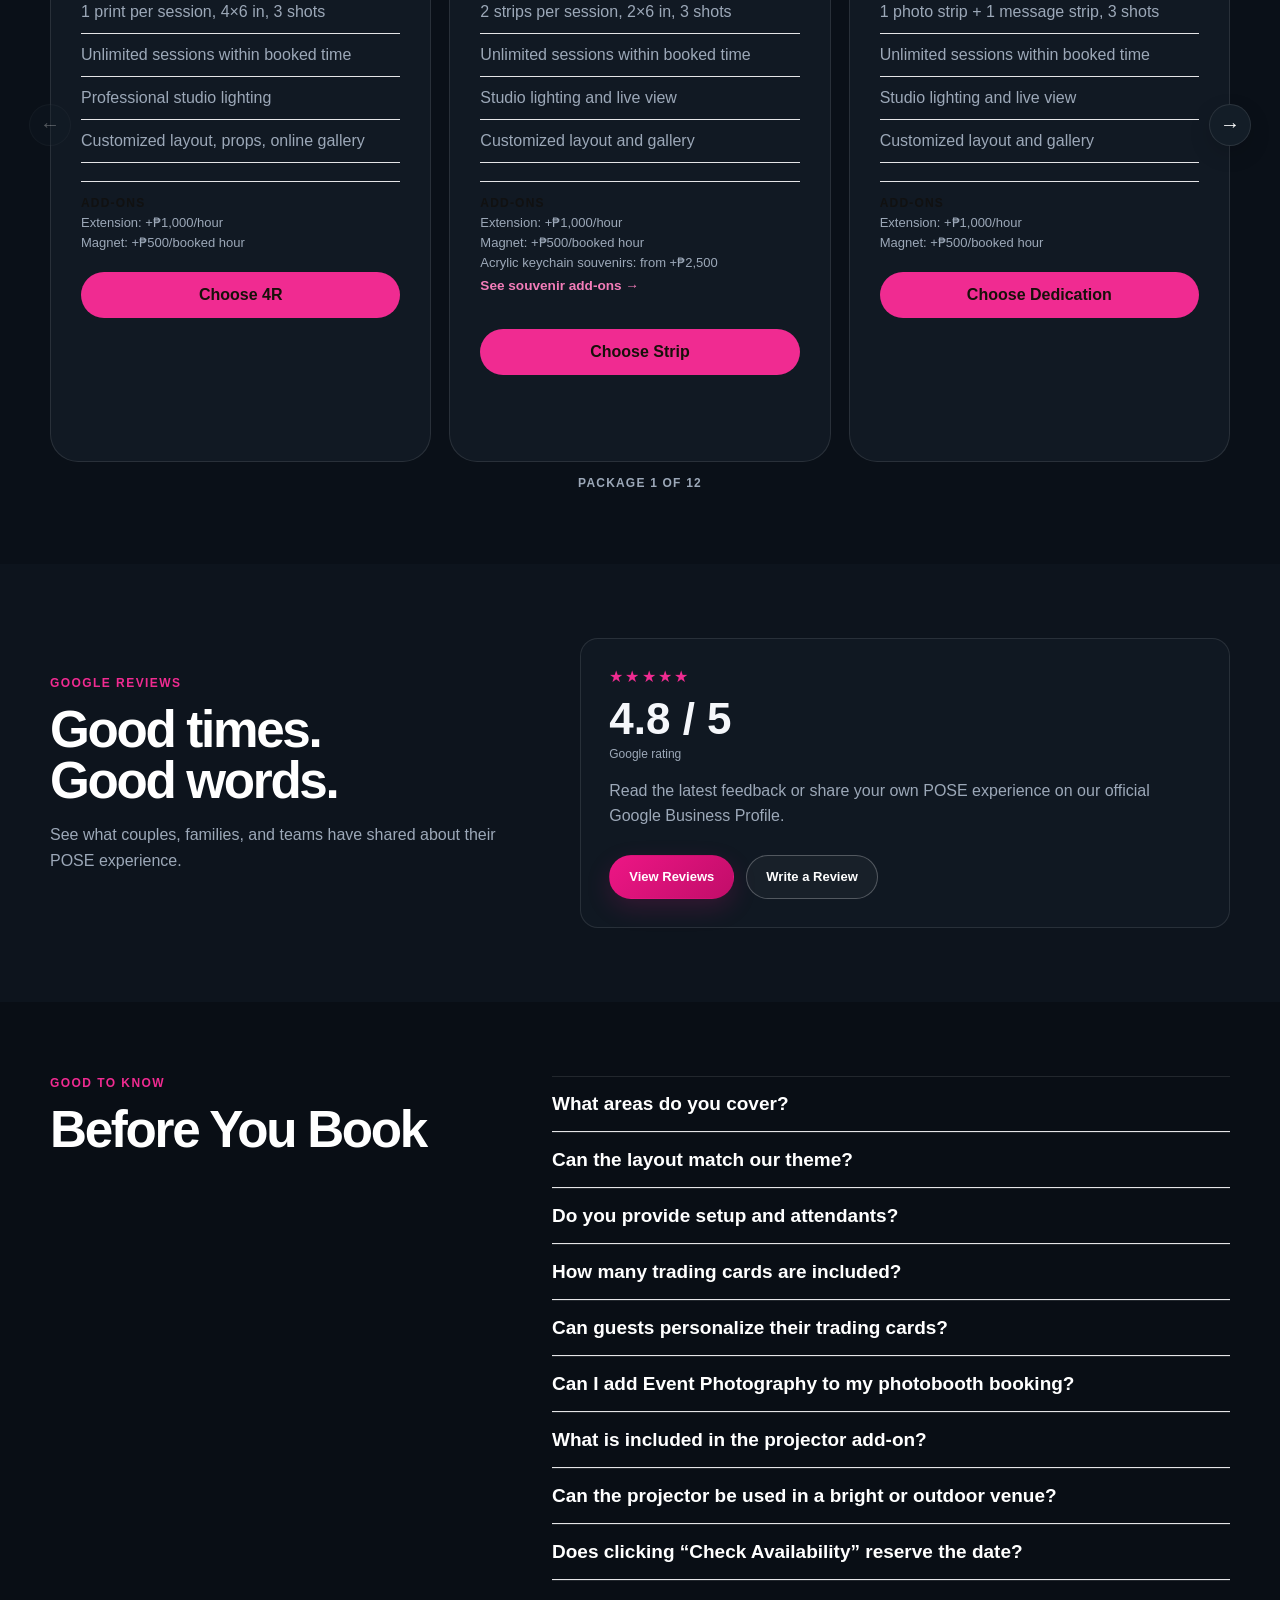
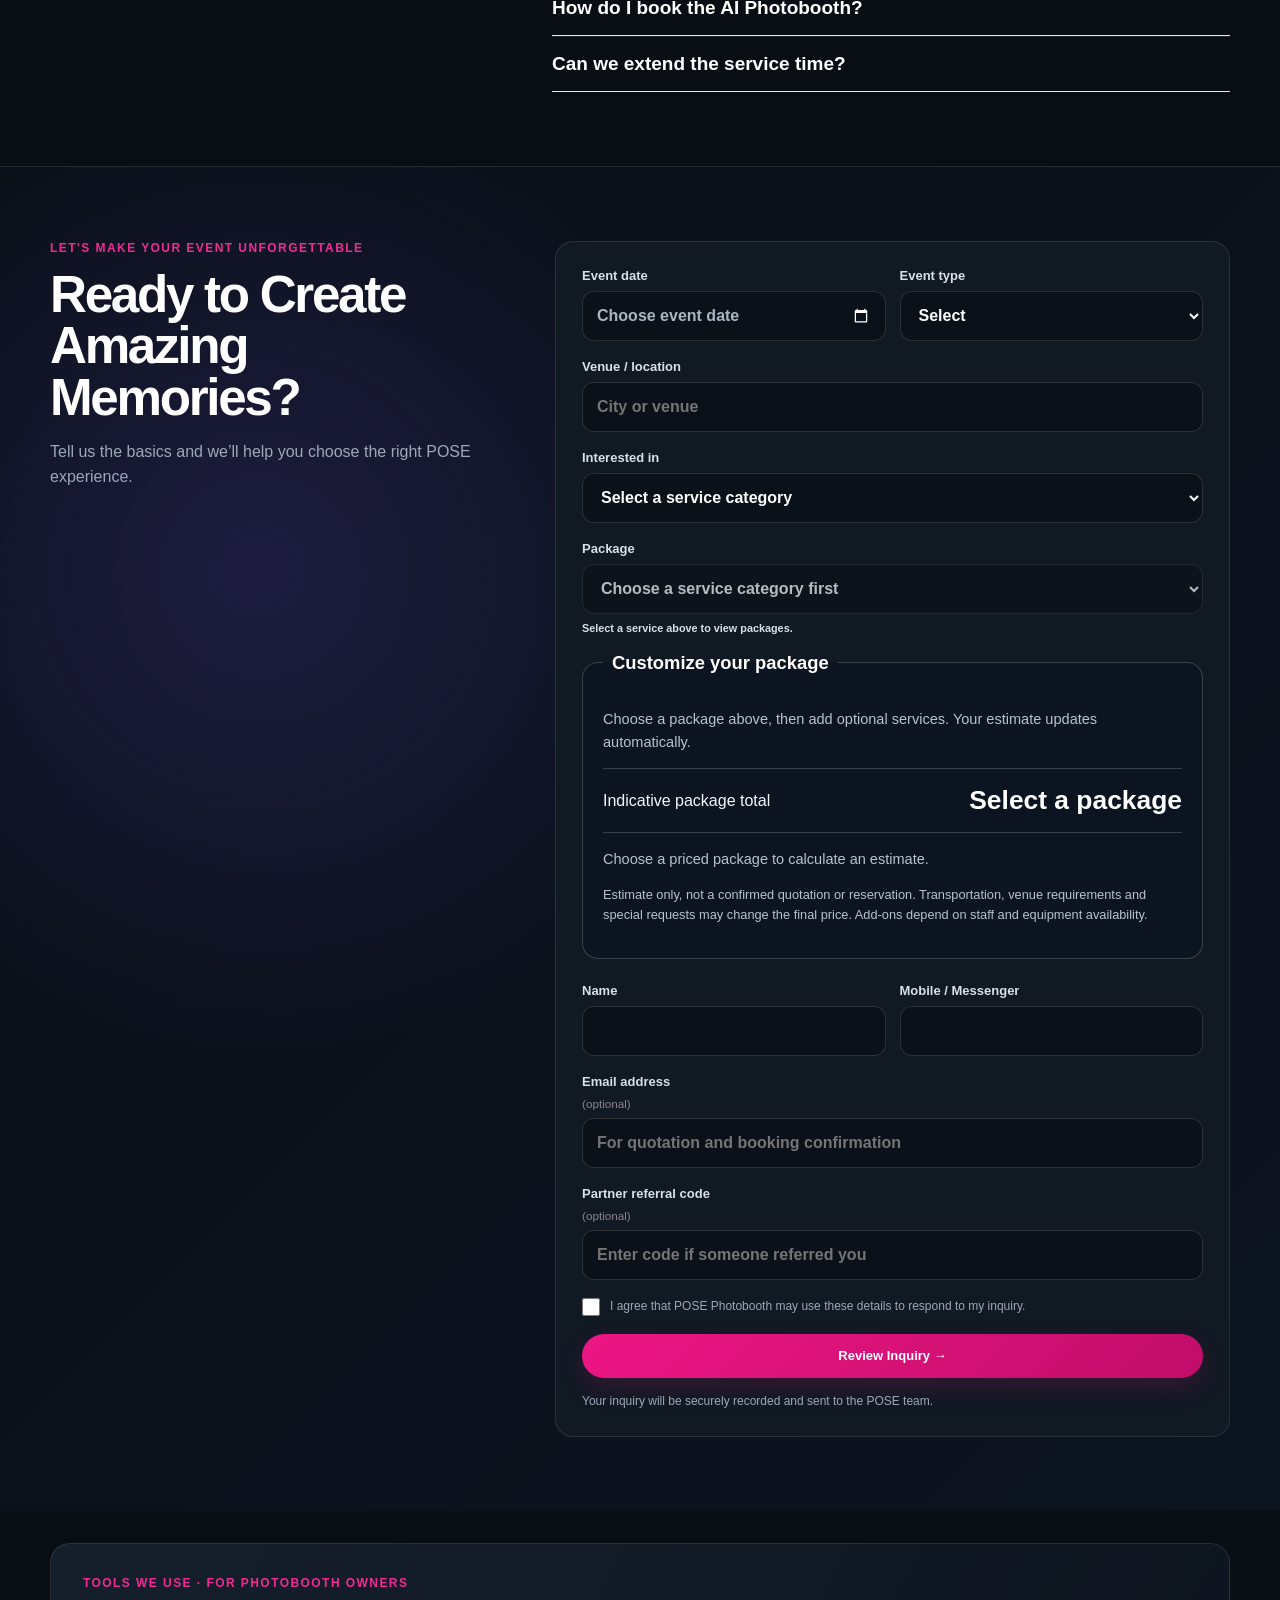
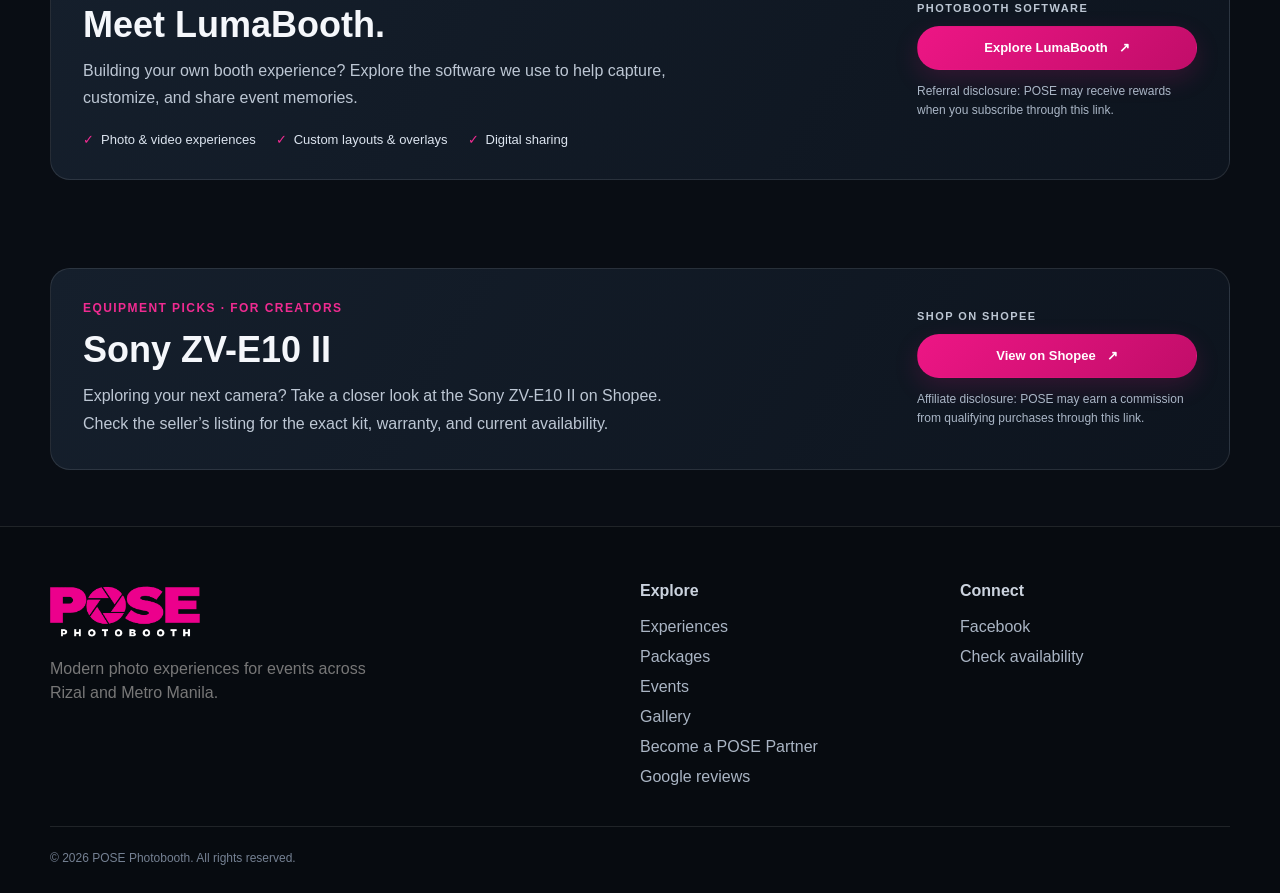
==== commit 17fa0f96: "add affiliate program" ====
--- a/index.html
+++ b/index.html
@@ -758,6 +758,7 @@
 <label>Name<input autocomplete="name" name="name" required="" type="text"/></label><label>Mobile / Messenger<input autocomplete="tel" name="contact" required="" type="text"/></label>
 </div>
 <label>Email address <span class="optional">(optional)</span><input autocomplete="email" inputmode="email" name="email" placeholder="For quotation and booking confirmation" type="email"/></label>
+<label for="affiliateReferral">Partner referral code <span class="optional">(optional)</span><input id="affiliateReferral" name="affiliateCode" maxlength="30" placeholder="Enter code if someone referred you" autocomplete="off"/></label>
 <label aria-hidden="true" class="hp-field">Website<input autocomplete="off" name="website" tabindex="-1" type="text"/></label>
 <label class="consent"><input name="consent" required="" type="checkbox" value="yes"/><span>I agree that POSE Photobooth may use these details to respond
                 to my inquiry.</span></label>
@@ -837,6 +838,7 @@
 <div data-shared-footer=""></div>
 <a aria-label="Chat with POSE on Messenger" class="floating-chat" href="https://m.me/pose.photobooth.2017" rel="noopener" target="_blank">Chat with POSE</a>
 <script src="assets/js/inquiry-config.js"></script>
+<script src="/assets/js/partner-referral.js"></script>
 <script src="assets/js/app.js?v=20261117-v33"></script>
 </body>
 </html>
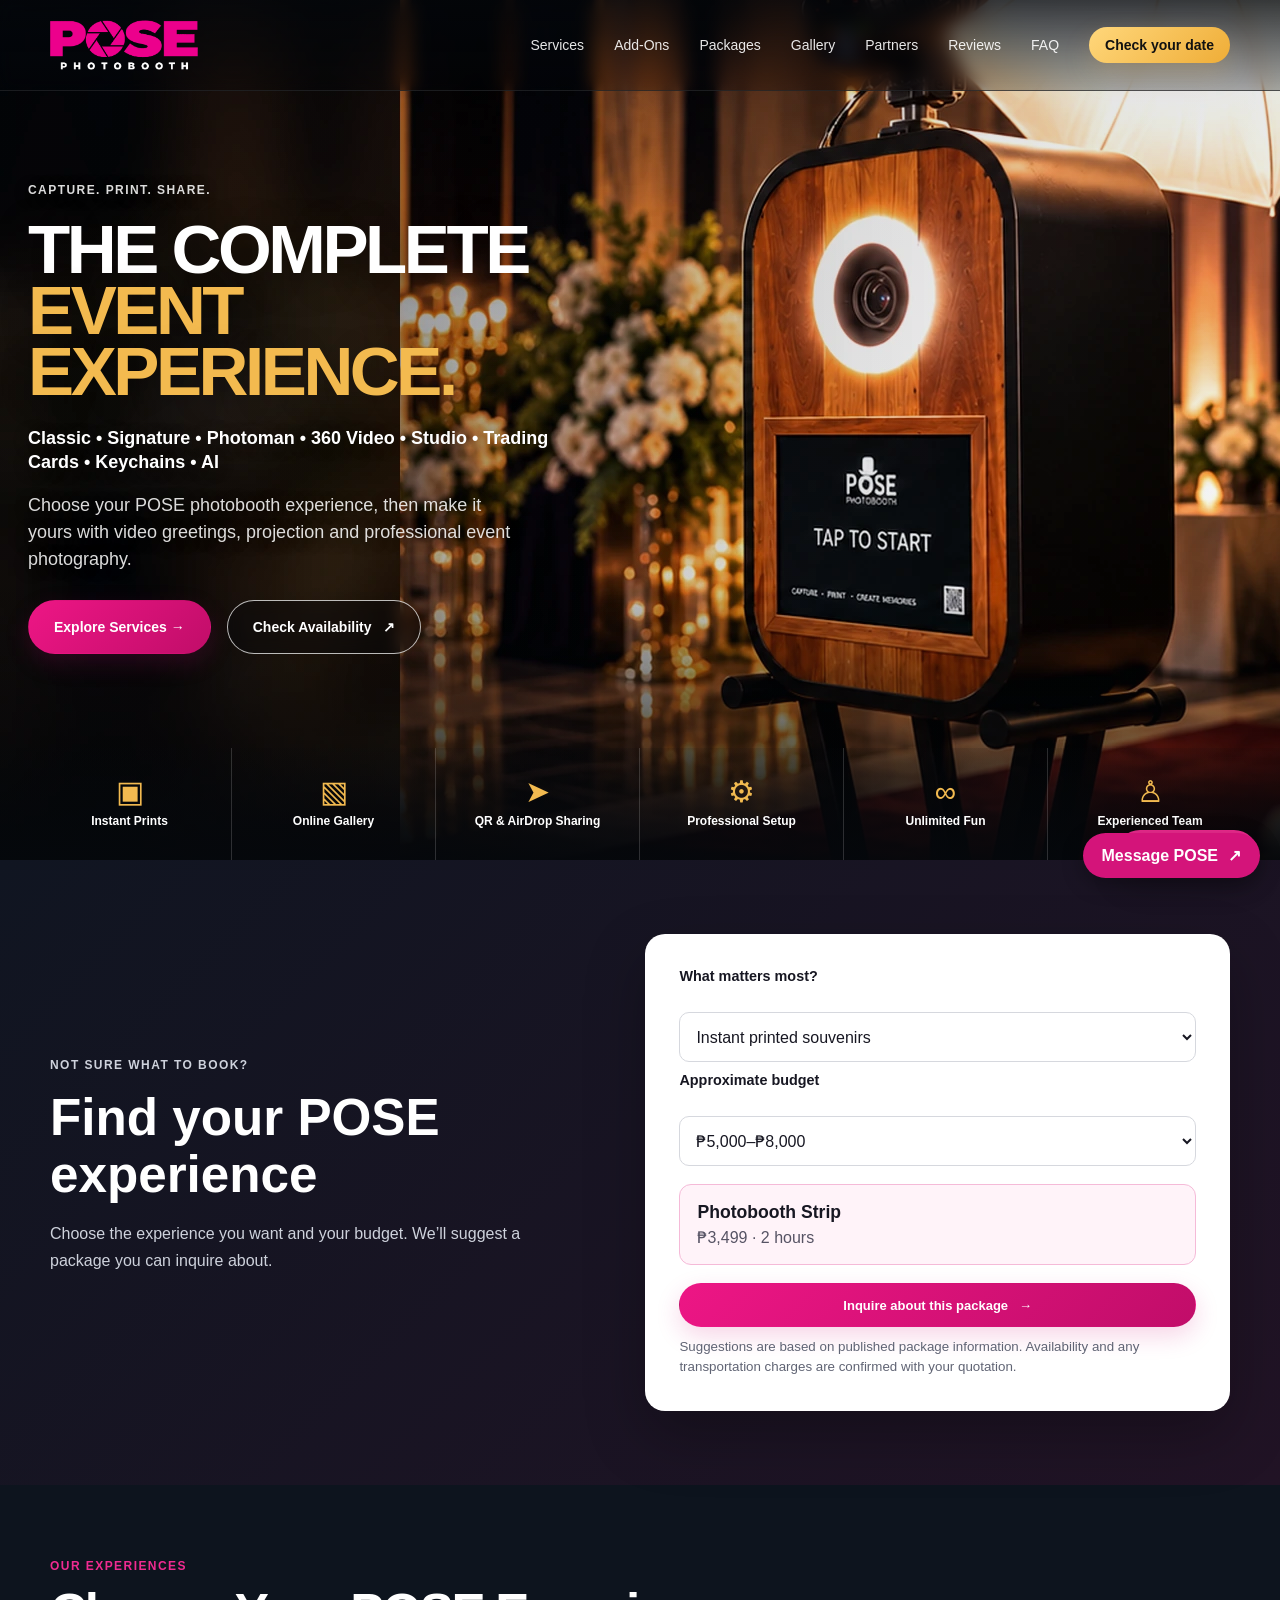
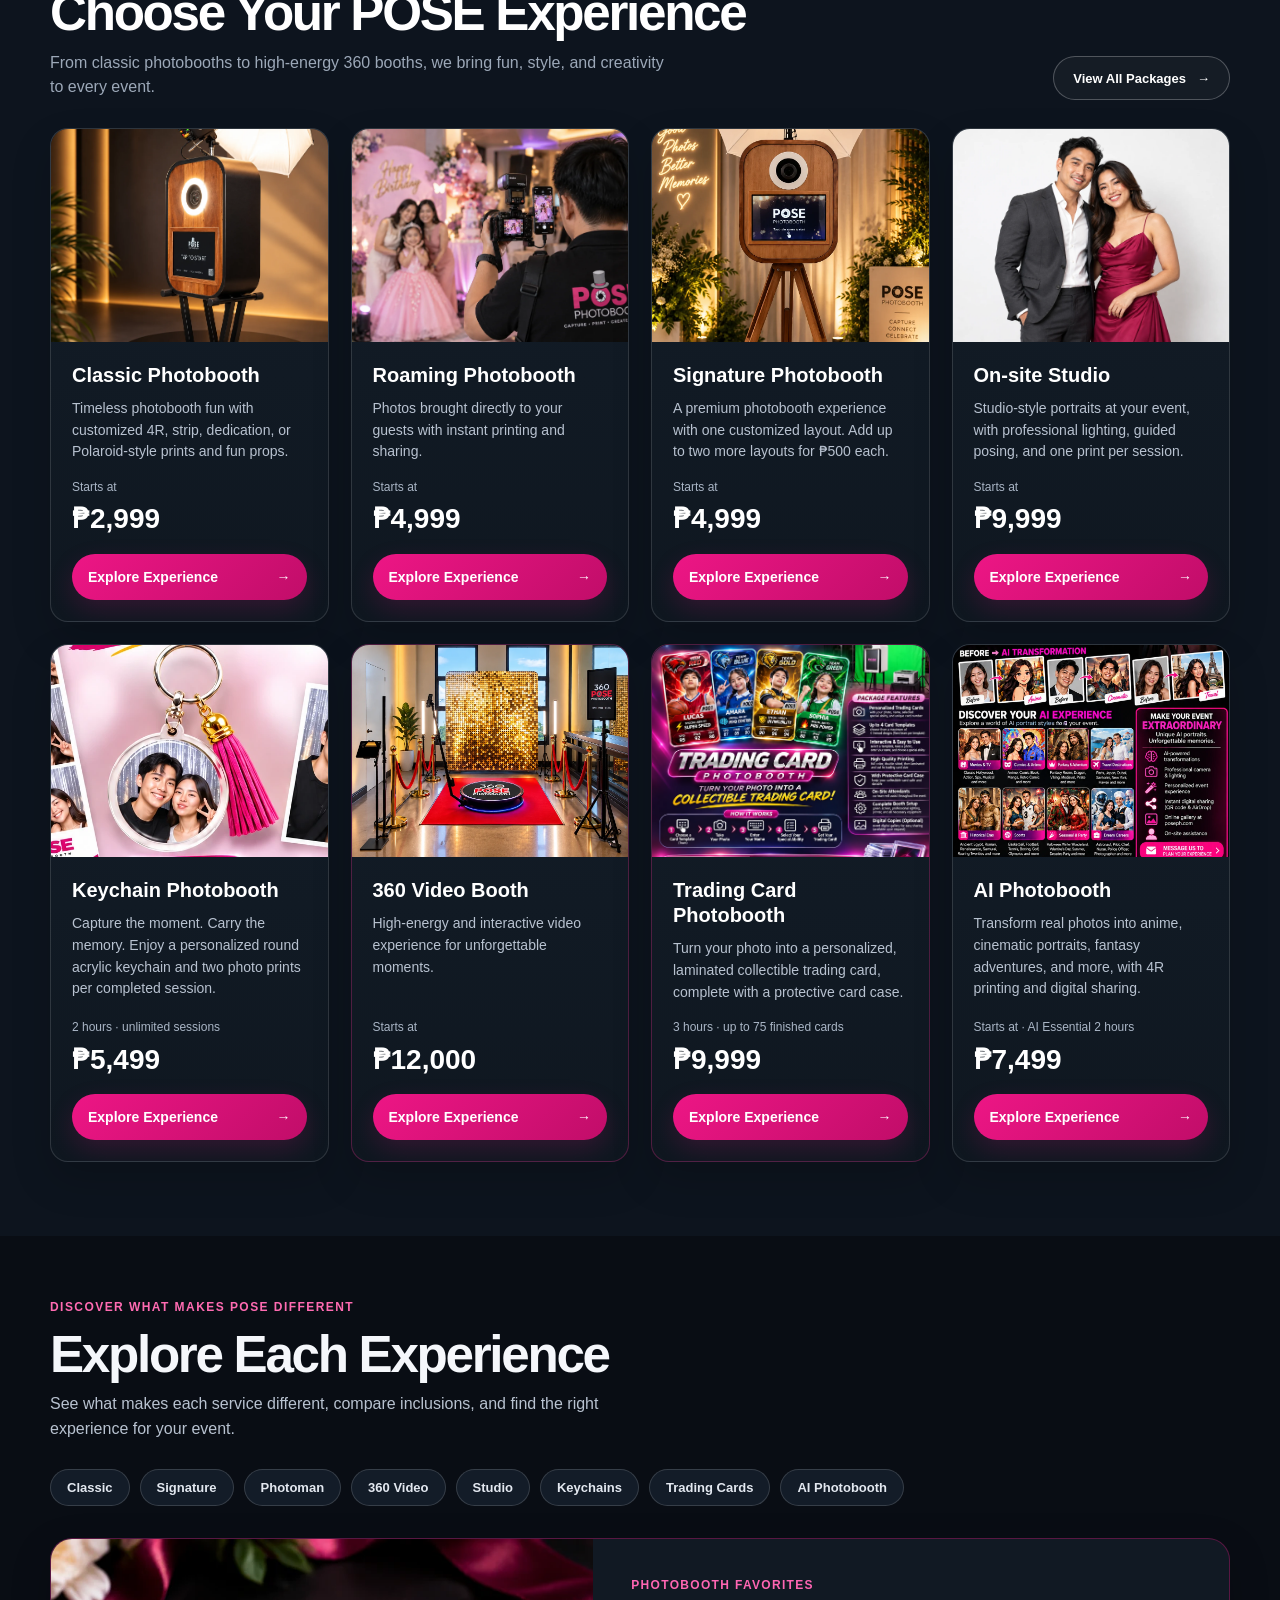
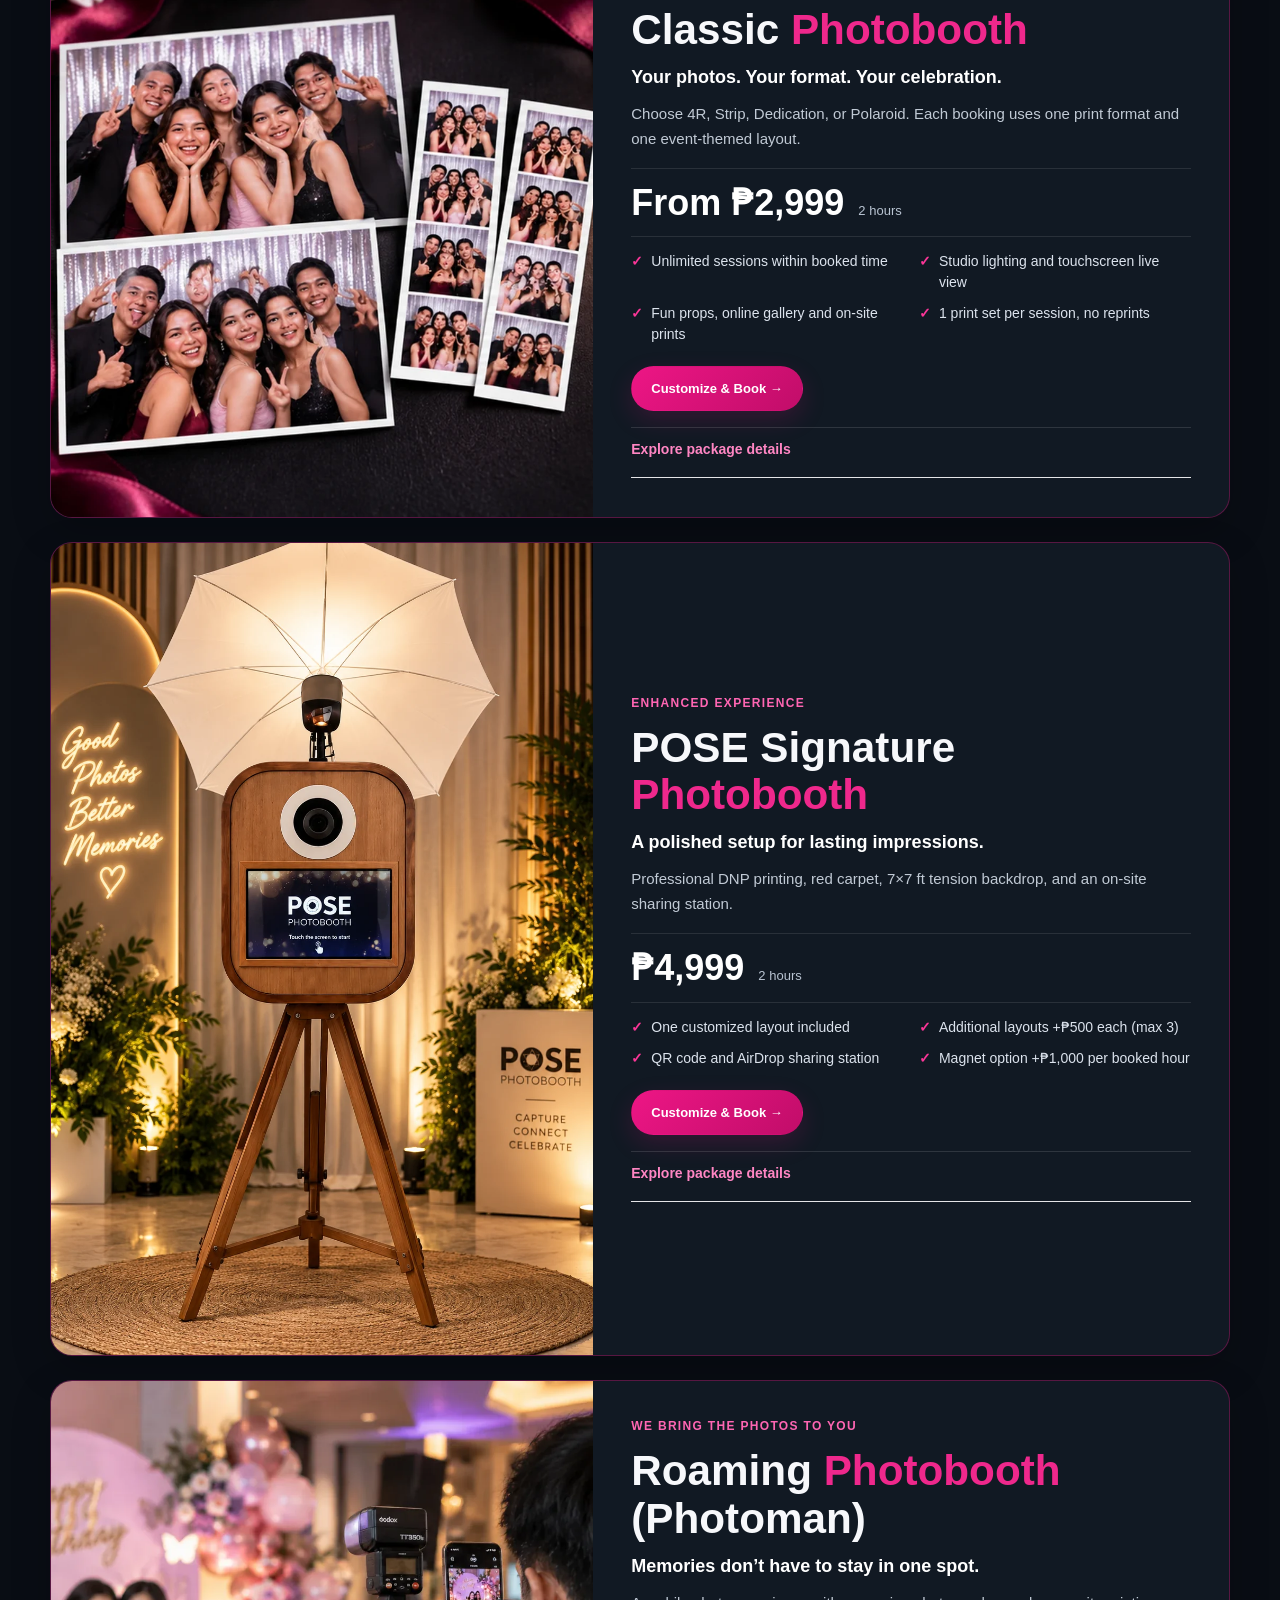
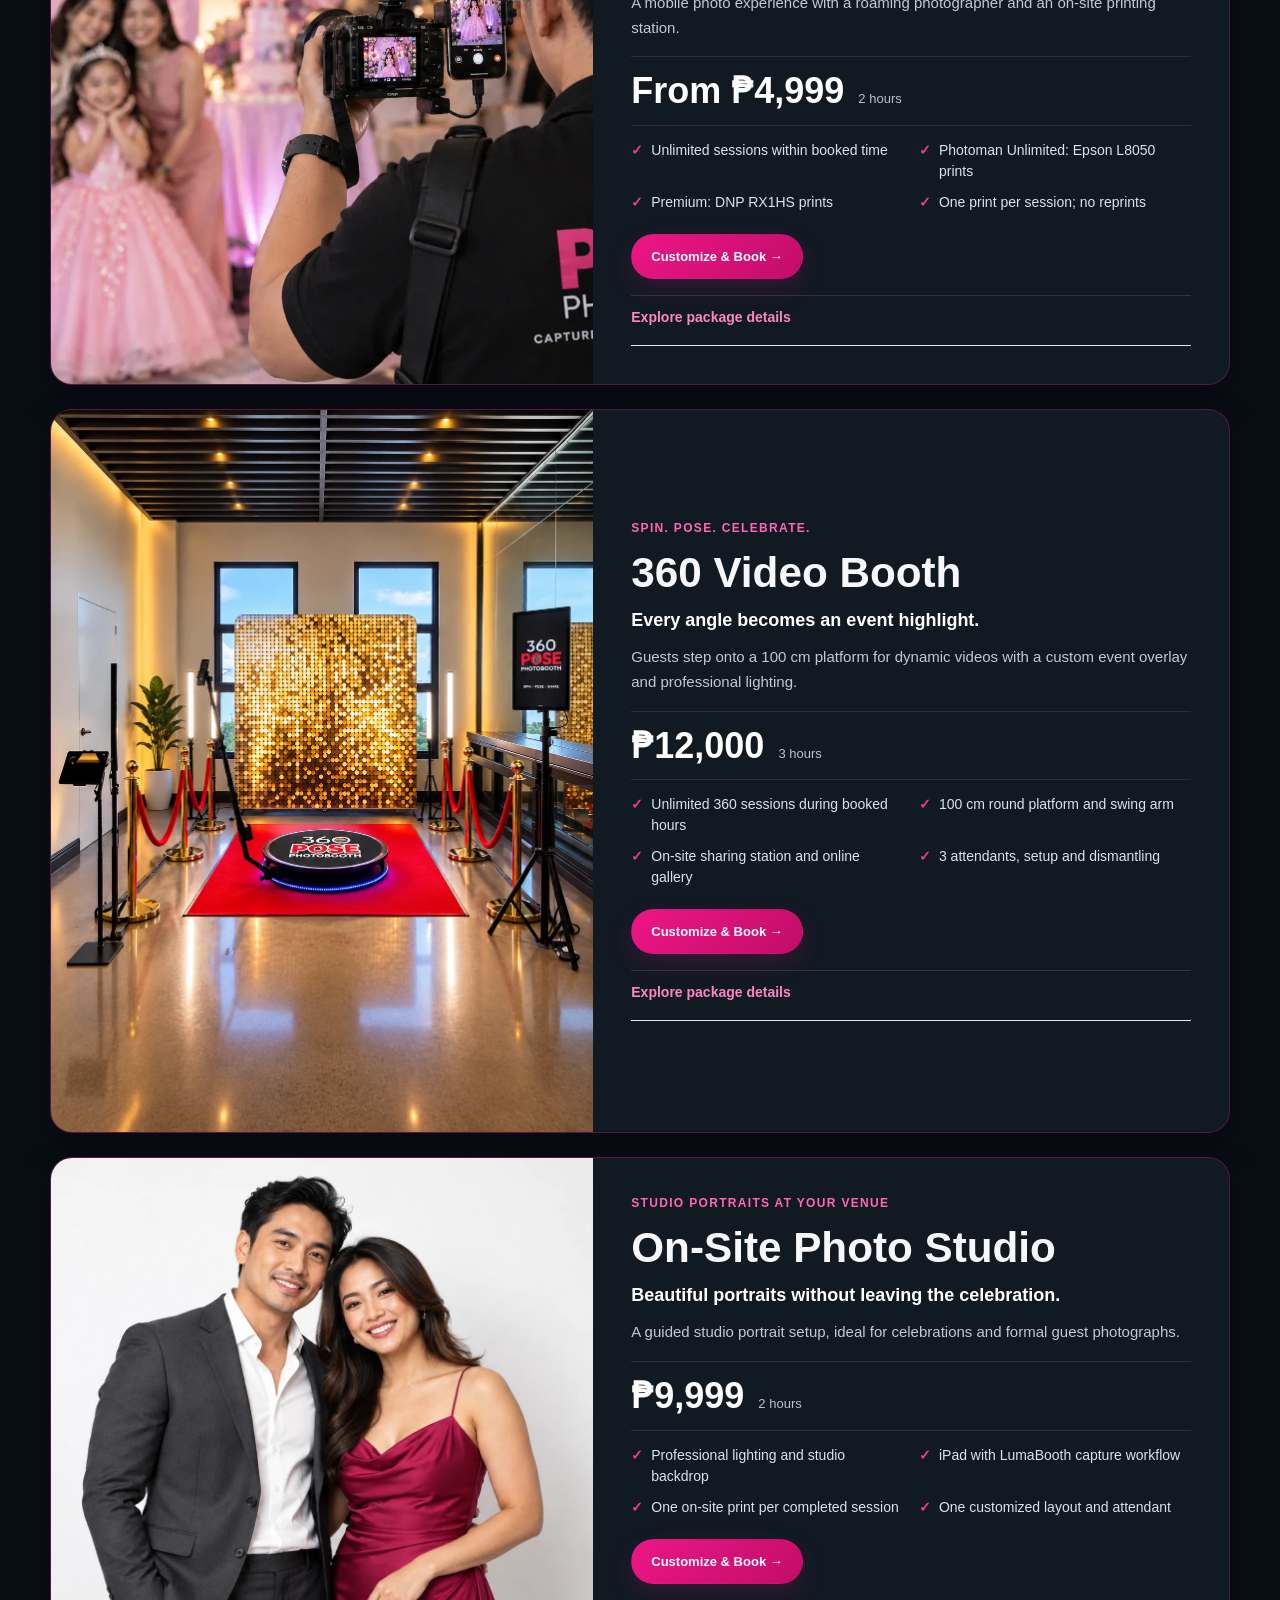
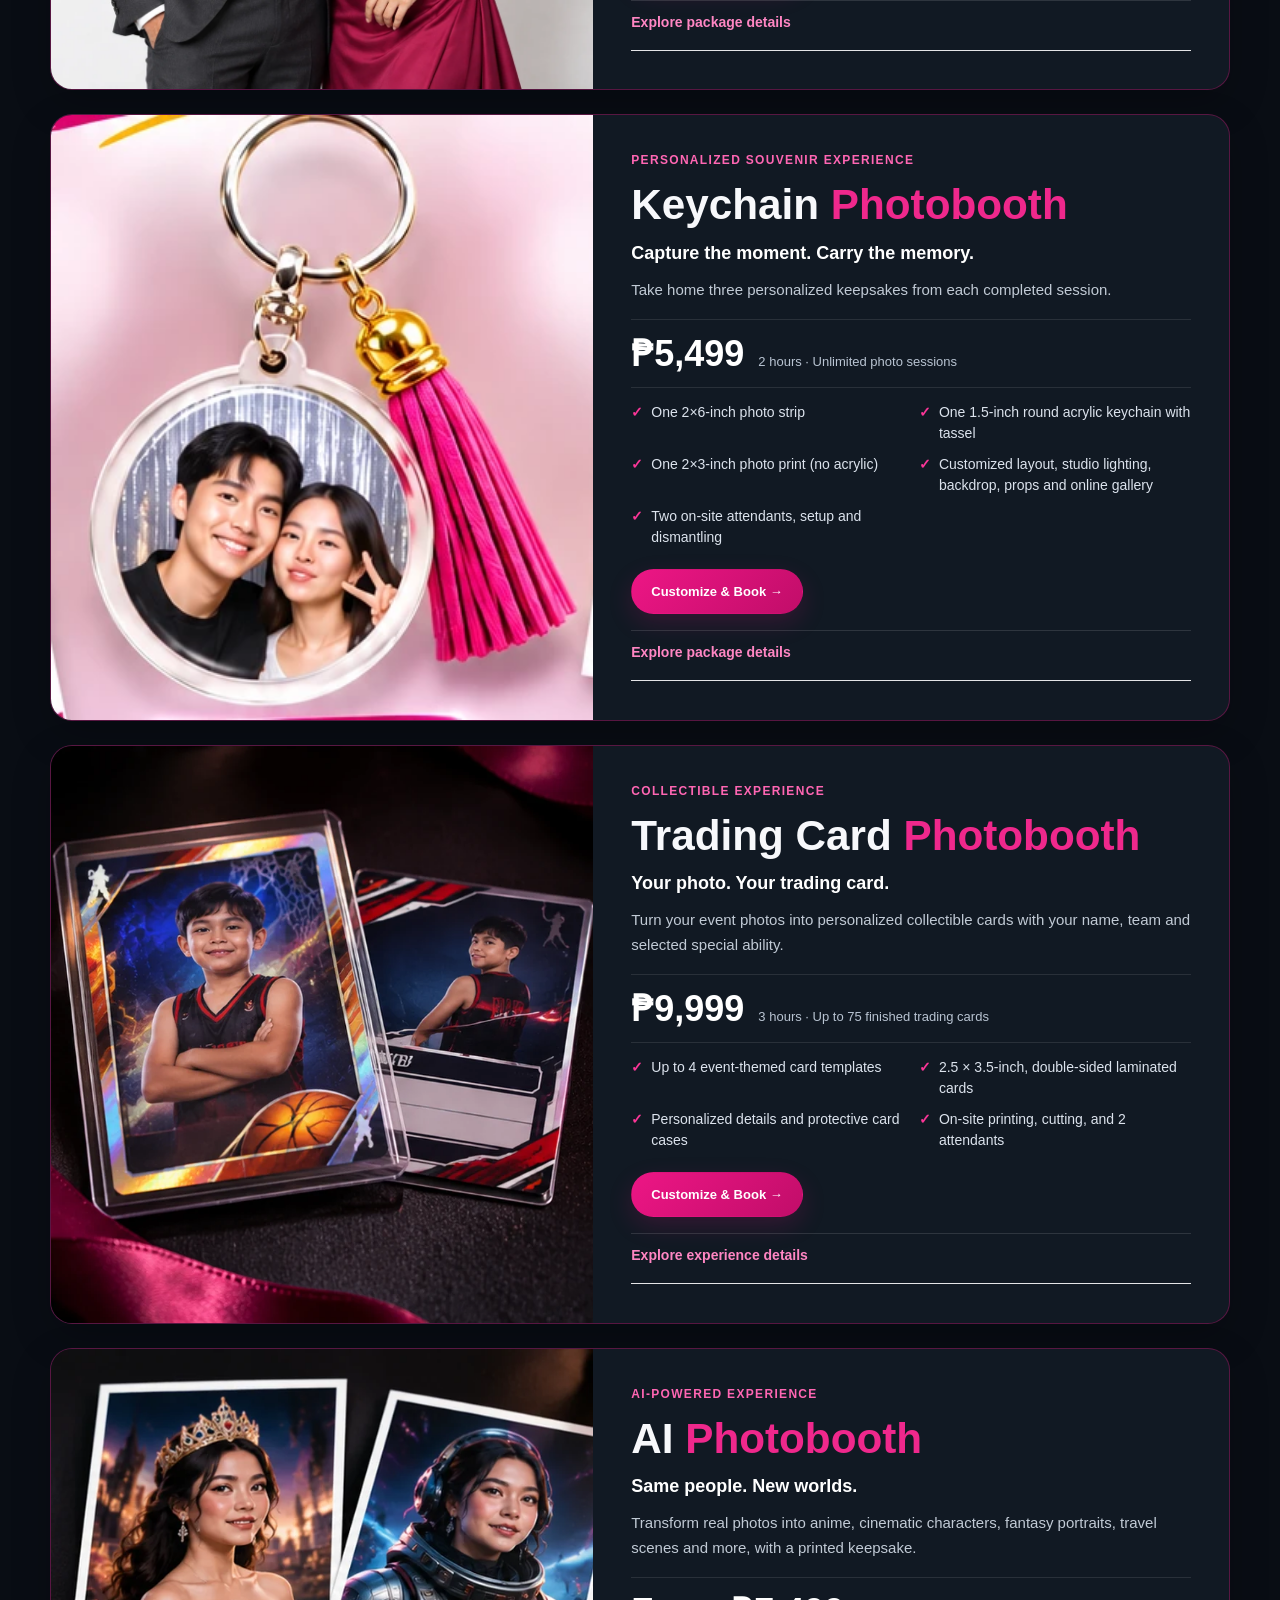
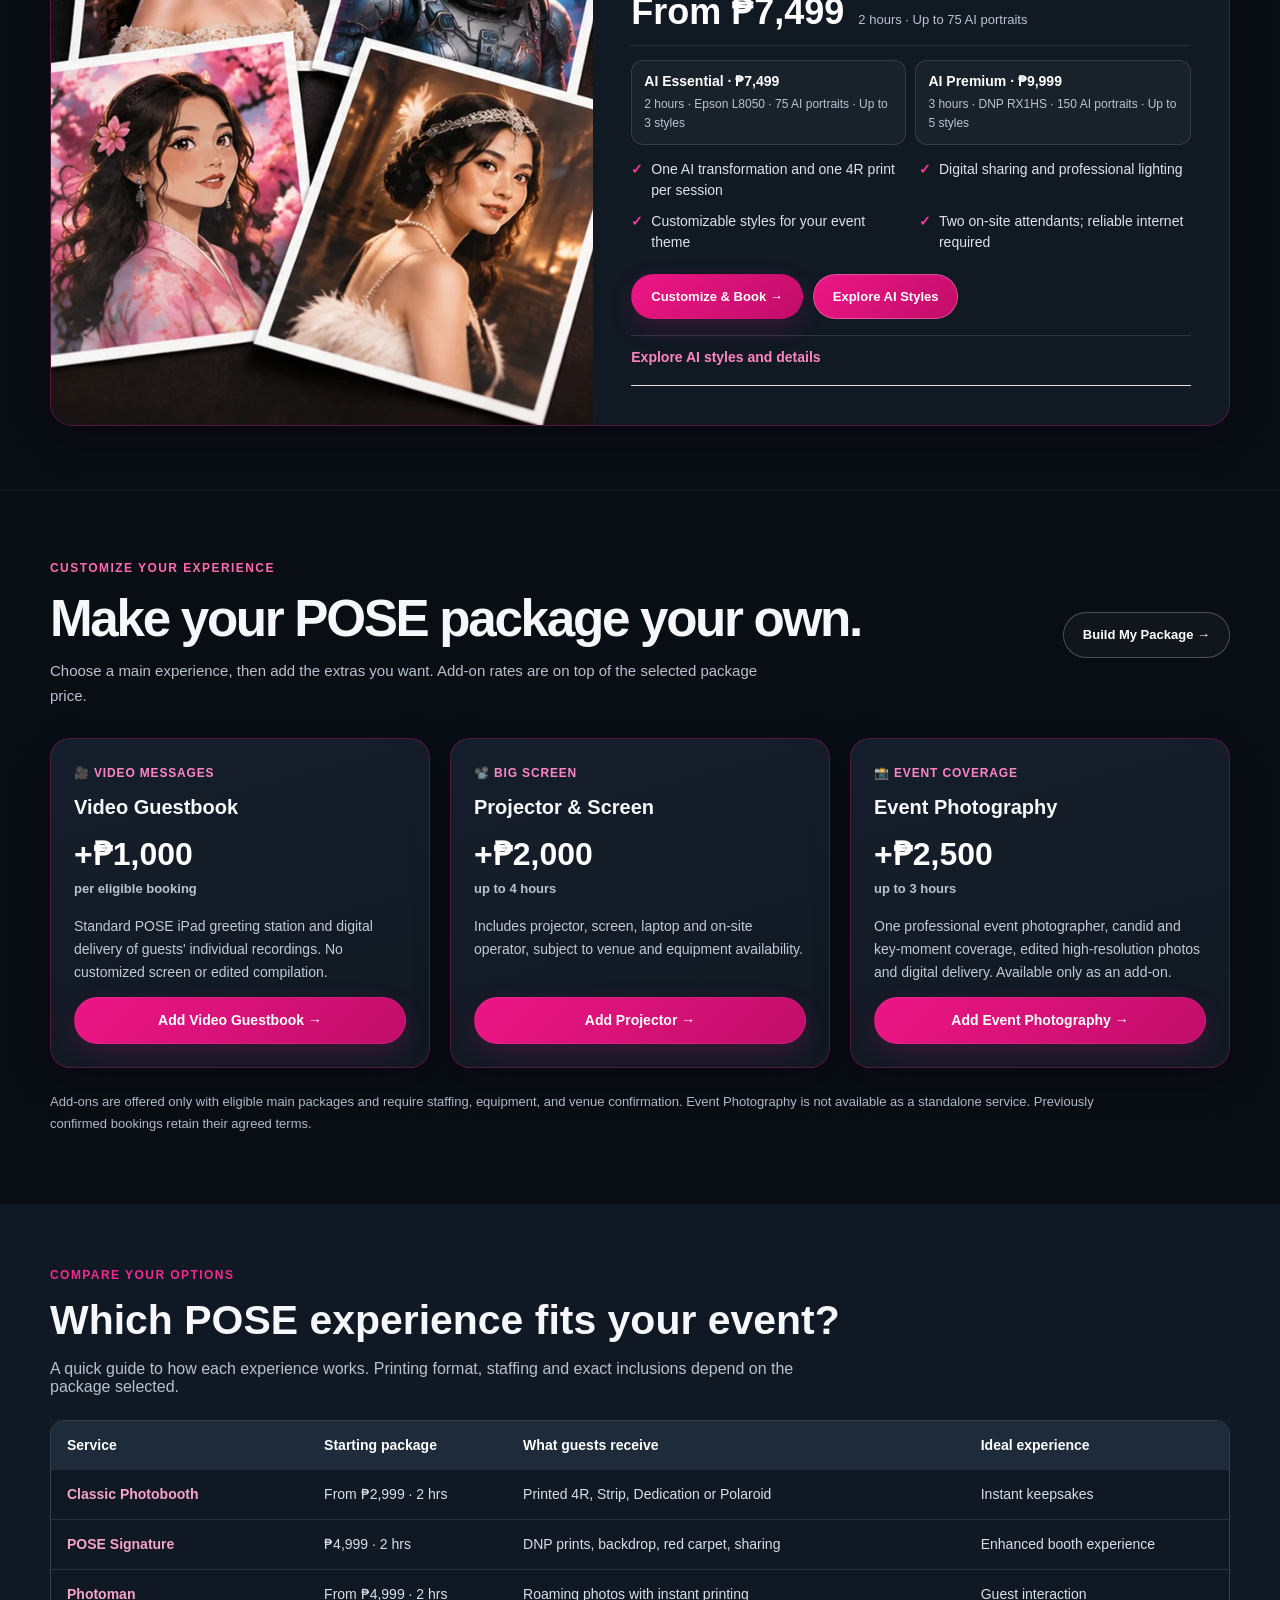
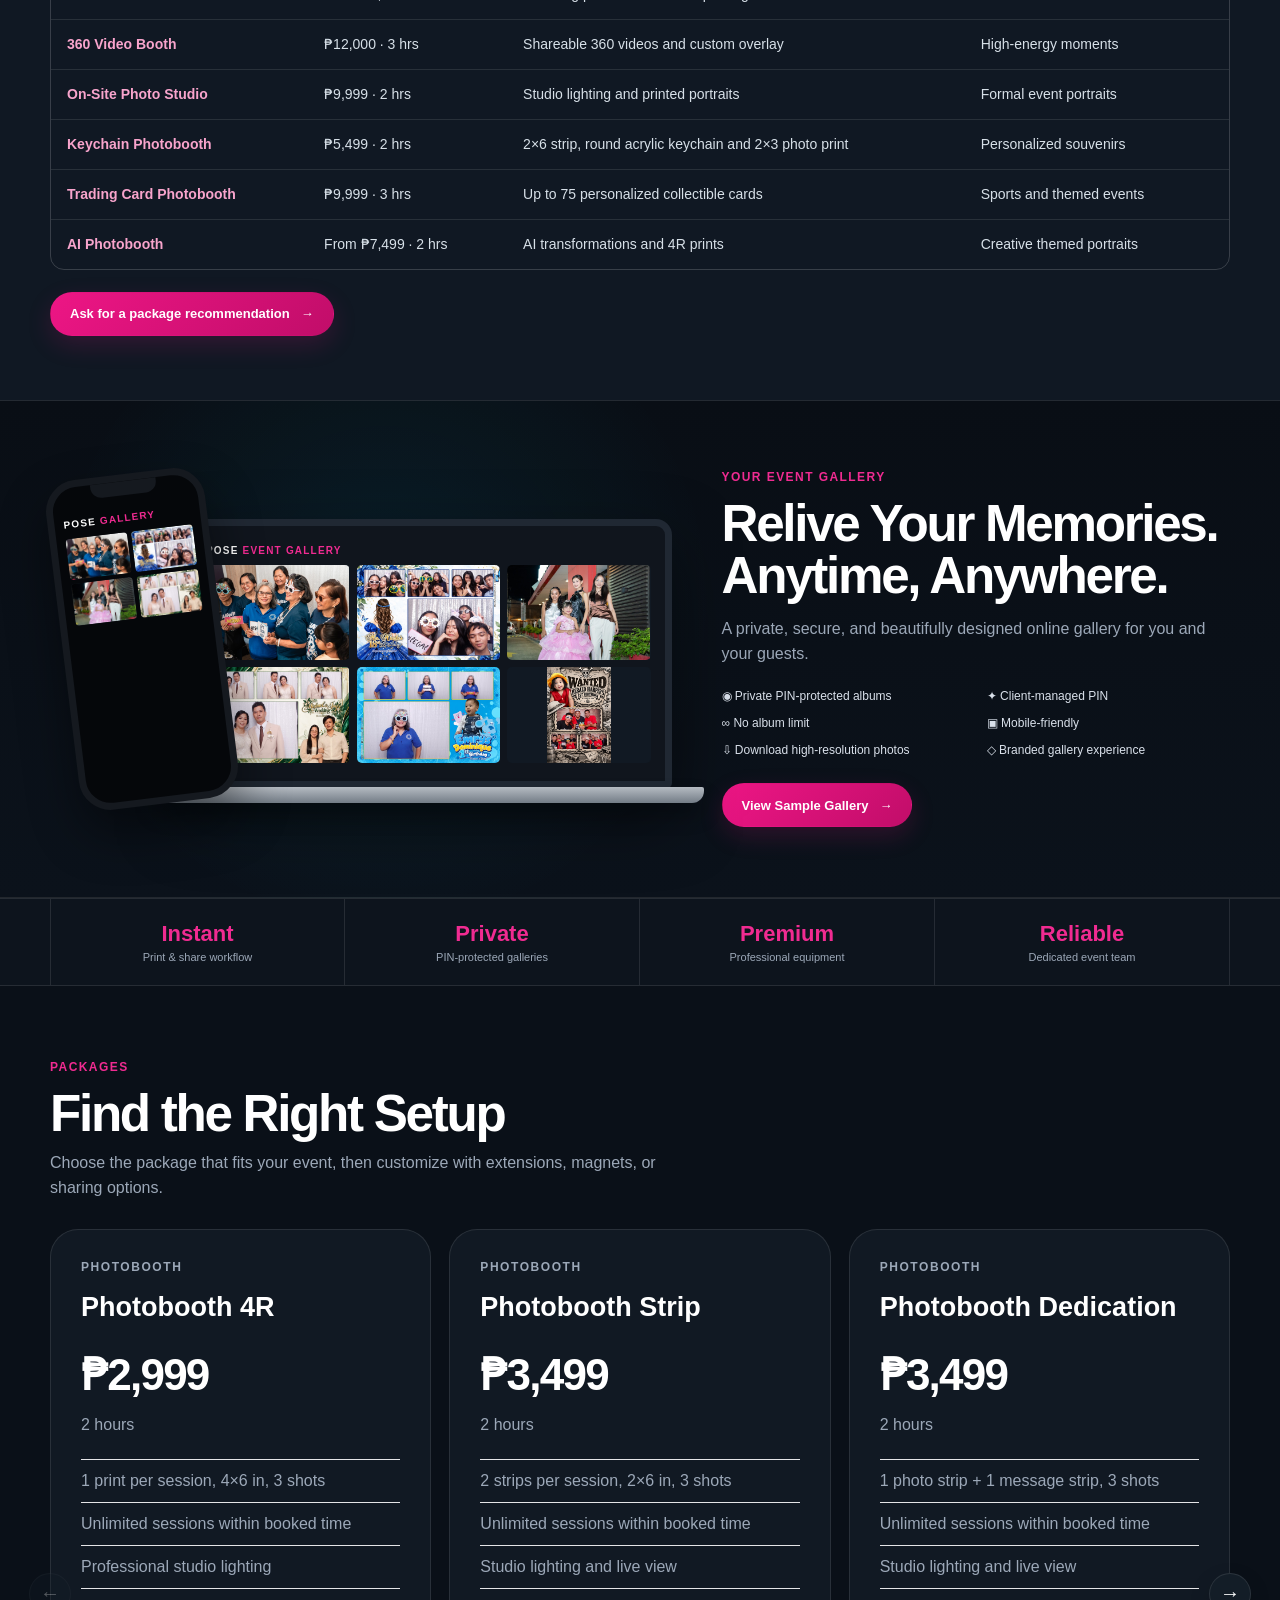
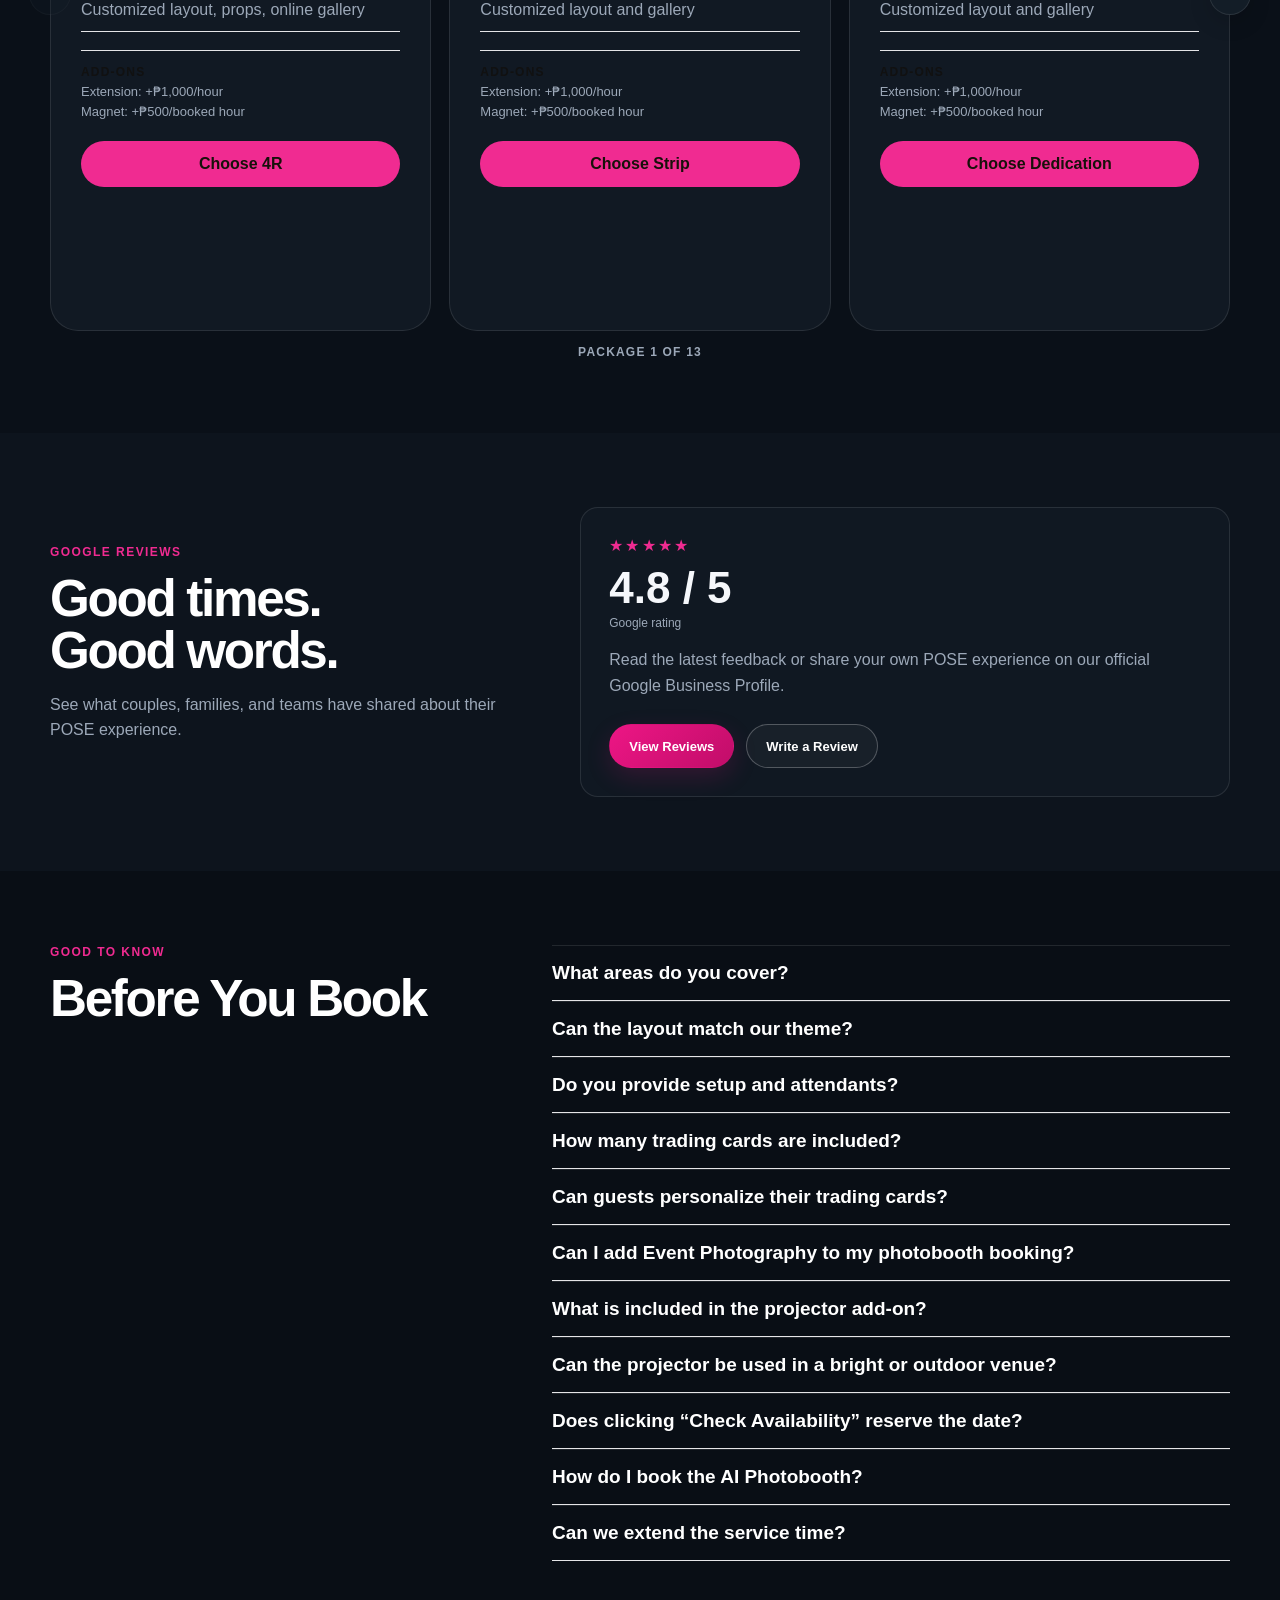
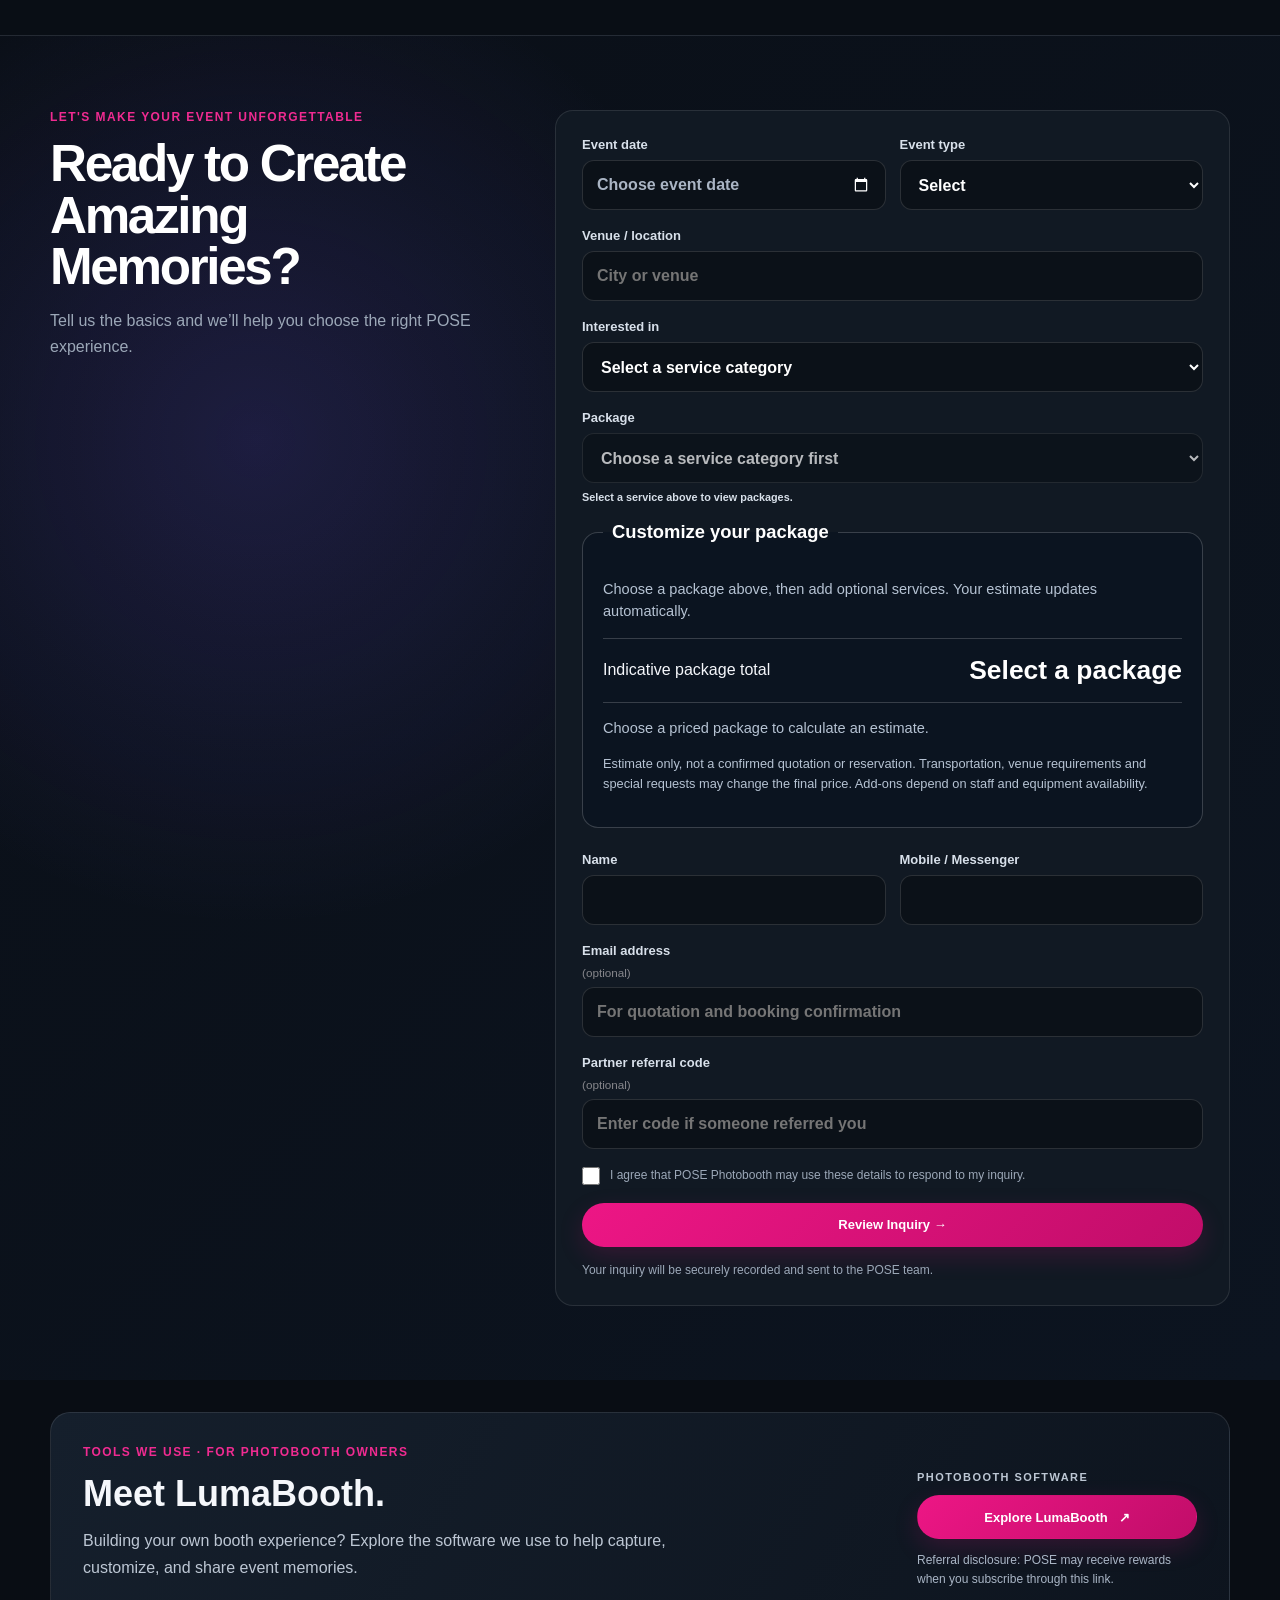
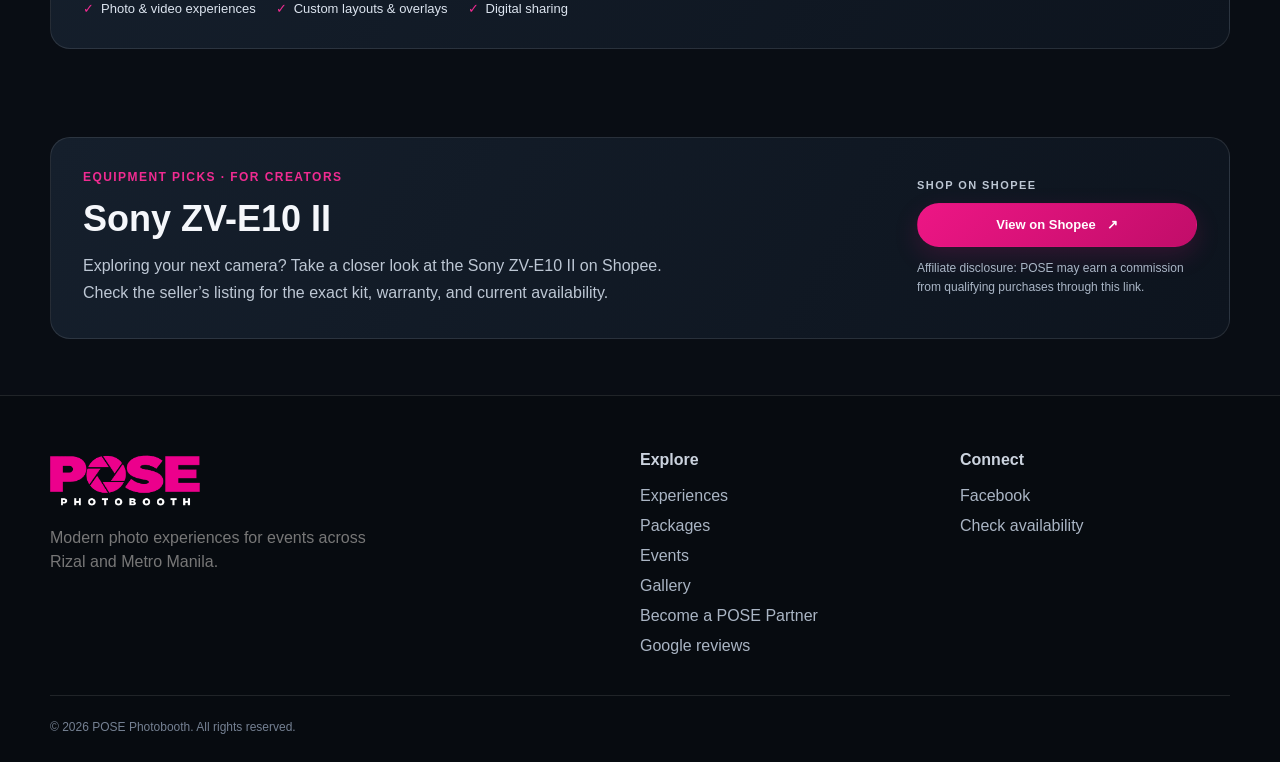
==== commit 32ed5c41: "v4.7" ====
--- a/index.html
+++ b/index.html
@@ -5,10 +5,10 @@
 <meta charset="utf-8"/>
 <meta content="width=device-width,initial-scale=1" name="viewport"/>
 <title>POSE Photobooth | Photobooth Experiences &amp; Event Add-Ons</title>
-<meta content="Choose a POSE Photobooth experience and customize it with acrylic keychains, Video Guestbook, projector service or event photography in Rizal and Metro Manila." name="description"/>
+<meta content="Choose a POSE Photobooth experience and explore Keychain Photobooth or customize it with Video Guestbook, projector service or event photography in Rizal and Metro Manila." name="description"/>
 <meta content="business.business" property="og:type"/>
 <meta content="POSE Photobooth | Rizal &amp; Metro Manila" property="og:title"/>
-<meta content="Choose a POSE Photobooth experience and customize it with acrylic keychains, Video Guestbook, projector service or event photography in Rizal and Metro Manila." property="og:description"/>
+<meta content="Choose a POSE Photobooth experience and explore Keychain Photobooth or customize it with Video Guestbook, projector service or event photography in Rizal and Metro Manila." property="og:description"/>
 <meta content="https://poseph.com/" property="og:url"/>
 <meta content="https://poseph.com/assets/images/booth-signature.webp" property="og:image"/>
 <meta content="POSE Signature Photobooth setup" property="og:image:alt"/>
@@ -16,10 +16,10 @@
 <meta content="#090d14" name="theme-color"/>
 <link href="/favicon.ico" rel="icon" type="image/x-icon"/>
 <link href="assets/css/styles.css?v=carousel-20260918" rel="stylesheet"/>
-<link href="assets/css/modern-home.css?v=20261117-v40" rel="stylesheet"/>
+<link href="assets/css/modern-home.css?v=20261126-v46" rel="stylesheet"/>
 <script defer="" src="/assets/js/partials.js"></script>
 <link href="/assets/css/shared-brand.css?v=20261102" rel="stylesheet"/>
-<script type="application/ld+json">{"@context": "https://schema.org", "@type": "LocalBusiness", "name": "POSE Photobooth", "url": "https://poseph.com/", "telephone": "+639178760929", "email": "pose.photobooth.2017@gmail.com", "areaServed": [{"@type": "AdministrativeArea", "name": "Rizal, Philippines"}, {"@type": "Place", "name": "Metro Manila, Philippines"}], "description": "Photobooth, roaming photography, trading card photobooth, 360 video booth and projector and event photography add-ons."}</script>
+<script type="application/ld+json">{"@context": "https://schema.org", "@type": "LocalBusiness", "name": "POSE Photobooth", "url": "https://poseph.com/", "telephone": "+639178760929", "email": "pose.photobooth.2017@gmail.com", "areaServed": [{"@type": "AdministrativeArea", "name": "Rizal, Philippines"}, {"@type": "Place", "name": "Metro Manila, Philippines"}], "description": "Photobooth, roaming photography, trading card photobooth, keychain photobooth, 360 video booth and projector and event photography add-ons."}</script>
 </head>
 <body class="modern-home">
 <div data-shared-header=""></div>
@@ -31,8 +31,8 @@
 <h1>
               THE COMPLETE<br/><span>EVENT<br/>EXPERIENCE.</span>
 </h1>
-<p class="mt-subline">Classic • Signature • Photoman • 360 Video • Studio • Trading Cards • AI</p>
-<p class="mt-lead">Choose your POSE photobooth experience, then make it yours with souvenirs, video greetings, projection and professional event photography.</p>
+<p class="mt-subline">Classic • Signature • Photoman • 360 Video • Studio • Trading Cards • Keychains • AI</p>
+<p class="mt-lead">Choose your POSE photobooth experience, then make it yours with video greetings, projection and professional event photography.</p>
 <div class="mt-actions">
 <a class="mt-btn mt-btn-gold" href="#experiences">Explore Services →</a>
 <a class="mt-btn mt-btn-ghost" href="#availability">Check Availability <span>↗</span></a>
@@ -68,7 +68,7 @@
 <div><p class="mt-kicker">NOT SURE WHAT TO BOOK?</p><h2 id="finder-heading">Find your POSE experience</h2><p>Choose the experience you want and your budget. We’ll suggest a package you can inquire about.</p></div>
 <div class="pose-finder-panel">
 <label for="finderGoal">What matters most?</label>
-<select id="finderGoal"><option value="prints">Instant printed souvenirs</option><option value="roaming">Roaming photos &amp; guest interaction</option><option value="coverage">Photobooth + event photography add-on</option><option value="video">360 video experience</option></select>
+<select id="finderGoal"><option value="prints">Instant printed souvenirs</option><option value="keychains">Personalized photo keychains</option><option value="roaming">Roaming photos &amp; guest interaction</option><option value="coverage">Photobooth + event photography add-on</option><option value="video">360 video experience</option></select>
 <label for="finderBudget">Approximate budget</label>
 <select id="finderBudget"><option value="low">Under ₱5,000</option><option selected="" value="mid">₱5,000–₱8,000</option><option value="high">Above ₱8,000</option></select>
 <div aria-live="polite" class="pose-finder-result" id="finderResult" role="status"><strong>Classic Strip Photobooth</strong><span>₱3,499 · Event Photography available +₱2,500</span></div>
@@ -143,10 +143,11 @@
                   Studio-style portraits at your event, with professional
                   lighting, guided posing, and one print per session.
                 </p>
-<small>Starts at</small><strong class="mt-price">₱8,000</strong>
+<small>Starts at</small><strong class="mt-price">₱9,999</strong>
 <a class="mt-card-btn" data-package="Studio Promo" href="#studio-highlight">Explore Experience <span>→</span></a>
 </div>
 </article>
+<article class="mt-service-card"><div class="mt-service-image"><img alt="Illustrative photo strip, round acrylic photo keychain with tassel and mini photo print" loading="lazy" src="assets/images/keychain-highlight-product.webp"/></div><div class="mt-service-body"><h3>Keychain Photobooth</h3><p>Capture the moment. Carry the memory. Enjoy a personalized round acrylic keychain and two photo prints per completed session.</p><small>2 hours · unlimited sessions</small><strong class="mt-price">₱5,499</strong><a class="mt-card-btn" href="#keychain-highlight">Explore Experience <span>→</span></a></div></article>
 <article class="mt-service-card mt-service-featured">
 <div class="mt-service-image">
 <img alt="POSE 360 Video Booth" src="assets/images/service-360.webp"/>
@@ -188,7 +189,7 @@
 </section>
 <section aria-labelledby="service-highlights-title" class="mt-section pose-service-highlights" id="service-highlights"><div class="wrap">
 <div class="mt-section-head"><div><p class="mt-kicker">DISCOVER WHAT MAKES POSE DIFFERENT</p><h2 id="service-highlights-title">Explore Each Experience</h2><p>See what makes each service different, compare inclusions, and find the right experience for your event.</p></div></div>
-<div aria-label="Service highlight shortcuts" class="pose-feature-jump"><a href="#classic-highlight">Classic</a><a href="#signature-highlight">Signature</a><a href="#photoman-highlight">Photoman</a><a href="#video360-highlight">360 Video</a><a href="#studio-highlight">Studio</a><a href="#trading-cards">Trading Cards</a><a href="#ai-photobooth">AI Photobooth</a></div>
+<div aria-label="Service highlight shortcuts" class="pose-feature-jump"><a href="#classic-highlight">Classic</a><a href="#signature-highlight">Signature</a><a href="#photoman-highlight">Photoman</a><a href="#video360-highlight">360 Video</a><a href="#studio-highlight">Studio</a><a href="#keychain-highlight">Keychains</a><a href="#trading-cards">Trading Cards</a><a href="#ai-photobooth">AI Photobooth</a></div>
 <div class="pose-unified-list"><article class="pose-experience-card pose-unified-card" id="classic-highlight">
 <div class="pose-experience-media"><img alt="Illustrative Classic Photobooth prints: group portraits and personalized photo strips" decoding="async" loading="lazy" src="assets/images/classic-highlight-product.webp"/></div>
 <div class="pose-experience-content"><p class="pose-experience-label">PHOTOBOOTH FAVORITES</p><h2>Classic <span>Photobooth</span></h2>
@@ -229,12 +230,13 @@
 <div class="pose-experience-media"><img alt="On-site studio portrait setup reference" decoding="async" loading="lazy" src="assets/images/POSE_On_Site_Photo_Studio.webp"/></div>
 <div class="pose-experience-content"><p class="pose-experience-label">STUDIO PORTRAITS AT YOUR VENUE</p><h2>On-Site Photo Studio</h2>
 <p class="pose-experience-tagline">Beautiful portraits without leaving the celebration.</p><p class="pose-experience-description">A guided studio portrait setup, ideal for celebrations and formal guest photographs.</p>
-<div class="pose-experience-price"><strong>₱8,000</strong><span>2 hours</span></div>
+<div class="pose-experience-price"><strong>₱9,999</strong><span>2 hours</span></div>
 <ul class="pose-experience-highlights"><li>Professional lighting and studio backdrop</li><li>iPad with LumaBooth capture workflow</li><li>One on-site print per completed session</li><li>One customized layout and attendant</li></ul>
 <div class="pose-experience-actions"><a class="mt-btn mt-btn-gold" data-package="Studio Promo" data-service="On-site Photo Studio" href="#availability">Customize &amp; Book →</a></div>
 <details class="pose-experience-details"><summary>Explore package details</summary><div><h4>Bring studio-style portraits to the event</h4><ul><li>Professional studio lighting with two Godox K180A units</li><li>White or plain-color studio backdrop</li><li>One print per session, no reprints</li><li>Extension +₱2,000/hour; extra layout pricing subject to quotation</li></ul></div></details>
 </div></article>
 
+<article class="pose-experience-card pose-unified-card" id="keychain-highlight"><div class="pose-experience-media"><img alt="Illustrative keychain photobooth souvenir set: photo strip, round keychain and mini print" decoding="async" loading="lazy" src="assets/images/keychain-highlight-product.webp"/></div><div class="pose-experience-content"><p class="pose-experience-label">PERSONALIZED SOUVENIR EXPERIENCE</p><h2>Keychain <span>Photobooth</span></h2><p class="pose-experience-tagline">Capture the moment. Carry the memory.</p><p class="pose-experience-description">Take home three personalized keepsakes from each completed session.</p><div class="pose-experience-price"><strong>₱5,499</strong><span>2 hours · Unlimited photo sessions</span></div><ul class="pose-experience-highlights"><li>One 2×6-inch photo strip</li><li>One 1.5-inch round acrylic keychain with tassel</li><li>One 2×3-inch photo print (no acrylic)</li><li>Customized layout, studio lighting, backdrop, props and online gallery</li><li>Two on-site attendants, setup and dismantling</li></ul><div class="pose-experience-actions"><a class="mt-btn mt-btn-gold" data-package="Keychain Photobooth" data-service="Keychain Photobooth" href="#availability">Customize &amp; Book →</a></div><details class="pose-experience-details"><summary>Explore package details</summary><div><p>One souvenir set per completed session within the booked time; no duplicate prints or keychains. Output depends on event flow. Strip magnet upgrade +₱300 per booked hour (strip only). Additional hour +₱2,000.</p></div></details></div></article>
 <div class="pose-experience-card pose-unified-card" id="trading-cards"><div class="pose-experience-media"><img alt="Illustrative glossy personalized basketball trading cards with protective sleeves" decoding="async" loading="lazy" src="assets/images/trading-card-highlight-product.webp"/></div>
 <div class="pose-experience-content"><p class="pose-experience-label">COLLECTIBLE EXPERIENCE</p><h2 id="trading-title">Trading Card <span>Photobooth</span></h2><p class="pose-experience-tagline">Your photo. Your trading card.</p><p class="pose-experience-description">Turn your event photos into personalized collectible cards with your name, team and selected special ability.</p>
 <div class="pose-experience-price"><strong>₱9,999</strong><span>3 hours · Up to 75 finished trading cards</span></div>
@@ -251,55 +253,29 @@
 <div class="wrap">
 <div class="mt-section-head"><div><p class="mt-kicker">CUSTOMIZE YOUR EXPERIENCE</p><h2 id="addon-showcase-title">Make your POSE package your own.</h2><p>Choose a main experience, then add the extras you want. Add-on rates are on top of the selected package price.</p></div><a class="mt-btn mt-btn-ghost" href="#availability">Build My Package →</a></div>
 <div class="pose-addon-cards">
-<article class="pose-addon-card"><span class="pose-addon-mark">🎁 SOUVENIR UPGRADE</span><h3>Acrylic Photo Keychains</h3><p class="pose-addon-price">+₱2,500 <small>50 pieces · 100 pieces +₱4,000</small></p><p>1.5-inch round acrylic photo inserts with leather tassels. Available only for Classic Strip and Signature Strip bookings.</p><a class="pill block" data-package="Photobooth Strip" data-souvenir="keychain50" href="#availability">Add Keychains →</a></article>
 <article class="pose-addon-card"><span class="pose-addon-mark">🎥 VIDEO MESSAGES</span><h3>Video Guestbook</h3><p class="pose-addon-price">+₱1,000 <small>per eligible booking</small></p><p>Standard POSE iPad greeting station and digital delivery of guests' individual recordings. No customized screen or edited compilation.</p><a class="pill block" data-addon="video" href="#availability">Add Video Guestbook →</a></article>
 <article class="pose-addon-card"><span class="pose-addon-mark">📽️ BIG SCREEN</span><h3>Projector &amp; Screen</h3><p class="pose-addon-price">+₱2,000 <small>up to 4 hours</small></p><p>Includes projector, screen, laptop and on-site operator, subject to venue and equipment availability.</p><a class="pill block" data-addon="projector" href="#availability">Add Projector →</a></article>
 <article class="pose-addon-card"><span class="pose-addon-mark">📸 EVENT COVERAGE</span><h3>Event Photography</h3><p class="pose-addon-price">+₱2,500 <small>up to 3 hours</small></p><p>One professional event photographer, candid and key-moment coverage, edited high-resolution photos and digital delivery. Available only as an add-on.</p><a class="pill block" data-addon="photography" href="#availability">Add Event Photography →</a></article>
 </div>
-<p class="pose-addon-note">Choose acrylic keychains for Classic Strip or Signature Strip; other add-ons are offered only with eligible main packages and require staffing, equipment, and venue confirmation. Event Photography is not available as a standalone service. Previously confirmed bookings retain their agreed terms.</p>
+<p class="pose-addon-note">Add-ons are offered only with eligible main packages and require staffing, equipment, and venue confirmation. Event Photography is not available as a standalone service. Previously confirmed bookings retain their agreed terms.</p>
 </div>
 </section>
 
 
-<section aria-labelledby="souvenir-heading" class="pose-souvenirs mt-section" id="souvenir-addons">
-<div class="wrap pose-souvenir-inner">
-<div class="pose-souvenir-header mt-section-head">
-<div><p class="mt-kicker">SOUVENIR ADD-ONS</p>
-<h2 id="souvenir-heading">Photo strips you can keep — memories you can carry</h2>
-<p>Choose 50 or 100 personalized 1.5-inch round acrylic keychains with tassels for your Classic Strip or POSE Signature Strip booking.</p>
-</div>
-<div class="pose-souvenir-badge">1 photo strip <span>+</span> 1 acrylic keychain <small>per allocated souvenir set</small></div>
-</div>
-<details class="pose-souvenir-legacy"><summary>Prefer a ready-made Classic Strip souvenir package? View complete packages</summary><p>These options include 2 hours of Classic Strip Photobooth; keychains are already included in the price.</p><h3 class="pose-souvenir-subhead">Book a complete souvenir package <small>2 hours of Classic Strip Photobooth included</small></h3>
-<div class="pose-souvenir-grid pose-souvenir-bundles">
-<article class="pose-souvenir-card"><p class="pose-souvenir-eyebrow">COMPLETE PACKAGE · 50 SETS</p><h3>Strip + 50 Acrylic Keychains</h3><p class="pose-souvenir-price">₱5,999</p><p>2 hours of Classic Strip Photobooth, plus 50 personalized 1.5-inch round acrylic keychains with leather tassels and a matching photo strip per souvenir set.</p><a class="pill block" data-package="Strip Souvenir 50" href="#availability">Book 50-Set Package</a></article>
-<article class="pose-souvenir-card"><p class="pose-souvenir-eyebrow">COMPLETE PACKAGE · 100 SETS</p><h3>Strip + 100 Acrylic Keychains</h3><p class="pose-souvenir-price">₱7,499</p><p>2 hours of Classic Strip Photobooth, plus 100 photo strip and acrylic keychain souvenir sets; production is subject to event flow.</p><a class="pill block" data-package="Strip Souvenir 100" href="#availability">Book 100-Set Package</a></article>
-<article class="pose-souvenir-card pose-souvenir-card-featured"><p class="pose-souvenir-eyebrow">FEATURED · MAGNETIC SOUVENIRS</p><h3>Strip + 50 Magnetic Souvenir Sets</h3><p class="pose-souvenir-price">₱6,499</p><p>2 hours of Classic Strip Photobooth with 50 magnetic photo strips and matching acrylic keychains with leather tassels.</p><a class="pill block" data-package="Strip Magnetic Souvenir 50" href="#availability">Book Magnetic 50</a></article>
-<article class="pose-souvenir-card"><p class="pose-souvenir-eyebrow">COMPLETE PACKAGE · 100 MAGNETIC SETS</p><h3>Strip + 100 Magnetic Souvenir Sets</h3><p class="pose-souvenir-price">₱8,499</p><p>2 hours of Classic Strip Photobooth with 100 magnetic strip and acrylic keychain souvenir sets.</p><a class="pill block" data-package="Strip Magnetic Souvenir 100" href="#availability">Book Magnetic 100</a></article>
-</div>
-</details>
-<h3 class="pose-souvenir-subhead">Choose your keychain add-on</h3>
-<div aria-label="Classic Strip souvenir add-on prices" class="pose-souvenir-addon-prices" role="group">
-<a data-package="Photobooth Strip" data-souvenir="keychain50" href="#availability">50 keychains <strong>+₱2,500</strong></a>
-<a data-package="Photobooth Strip" data-souvenir="keychain100" href="#availability">100 keychains <strong>+₱4,000</strong></a>
-<a data-package="Photobooth Strip" data-souvenir="magnet50" href="#availability">50 magnetic sets <strong>+₱3,000</strong></a>
-<a data-package="Photobooth Strip" data-souvenir="magnet100" href="#availability">100 magnetic sets <strong>+₱5,000</strong></a>
-</div>
-<p class="pose-souvenir-note"><strong>How it works:</strong> Each allocated souvenir set receives one 2×6-inch photo strip and one personalized 1.5-inch round acrylic keychain with leather tassel (magnetic backing on the strip only when included). This replaces the usual two-strip output for those sessions; after the souvenir allocation is used, normal Classic Strip printing resumes. Souvenir quantities are <strong>per booking, not per hour</strong>; extra hours cost +₱1,000/hour and do <strong>not</strong> increase keychain quantities. Bundle prices already include the base photobooth, so no separate keychain add-on is charged again. For 100-set orders, advance coordination and venue/event-flow confirmation are required. Signature keychain add-ons require selecting Strip as the Signature print format in the inquiry form.</p>
-</div>
-</section>
+
 <section aria-labelledby="pose-compare-title" class="pose-compare mt-section" id="compare-packages">
 <div class="wrap">
 <p class="mt-kicker">COMPARE YOUR OPTIONS</p>
 <h2 id="pose-compare-title">Which POSE experience fits your event?</h2>
 <p class="pose-compare-intro">A quick guide to how each experience works. Printing format, staffing and exact inclusions depend on the package selected.</p>
-<div aria-label="Compare seven POSE experiences" class="pose-table-scroll" role="region" tabindex="0">
+<div aria-label="Compare eight POSE experiences" class="pose-table-scroll" role="region" tabindex="0">
 <table class="pose-comparison pose-comparison-seven"><thead><tr><th scope="col">Service</th><th scope="col">Starting package</th><th scope="col">What guests receive</th><th scope="col">Ideal experience</th></tr></thead><tbody>
 <tr><th scope="row">Classic Photobooth</th><td>From ₱2,999 · 2 hrs</td><td>Printed 4R, Strip, Dedication or Polaroid</td><td>Instant keepsakes</td></tr>
 <tr><th scope="row">POSE Signature</th><td>₱4,999 · 2 hrs</td><td>DNP prints, backdrop, red carpet, sharing</td><td>Enhanced booth experience</td></tr>
 <tr><th scope="row">Photoman</th><td>From ₱4,999 · 2 hrs</td><td>Roaming photos with instant printing</td><td>Guest interaction</td></tr>
 <tr><th scope="row">360 Video Booth</th><td>₱12,000 · 3 hrs</td><td>Shareable 360 videos and custom overlay</td><td>High-energy moments</td></tr>
-<tr><th scope="row">On-Site Photo Studio</th><td>₱8,000 · 2 hrs</td><td>Studio lighting and printed portraits</td><td>Formal event portraits</td></tr>
+<tr><th scope="row">On-Site Photo Studio</th><td>₱9,999 · 2 hrs</td><td>Studio lighting and printed portraits</td><td>Formal event portraits</td></tr>
+<tr><th scope="row">Keychain Photobooth</th><td>₱5,499 · 2 hrs</td><td>2×6 strip, round acrylic keychain and 2×3 photo print</td><td>Personalized souvenirs</td></tr>
 <tr><th scope="row">Trading Card Photobooth</th><td>₱9,999 · 3 hrs</td><td>Up to 75 personalized collectible cards</td><td>Sports and themed events</td></tr>
 <tr><th scope="row">AI Photobooth</th><td>From ₱7,499 · 2 hrs</td><td>AI transformations and 4R prints</td><td>Creative themed portraits</td></tr>
 </tbody></table>
@@ -417,9 +393,9 @@
 <li>Customized layout and gallery</li>
 </ul>
 <div class="package-addons">
-<strong>Add-ons</strong><span>Extension: +₱1,000/hour</span><span>Magnet: +₱500/booked hour</span><span>Acrylic keychain souvenirs: from +₱2,500</span>
-</div>
-<a class="pose-souvenir-inline-link" href="#souvenir-addons">See souvenir add-ons →</a>
+<strong>Add-ons</strong><span>Extension: +₱1,000/hour</span><span>Magnet: +₱500/booked hour</span>
+</div>
+
 <a class="pill block" data-package="Photobooth Strip" href="#availability">Choose Strip</a>
 </article>
 <article class="price-card">
@@ -511,7 +487,7 @@
 <article class="price-card">
 <p class="eyebrow">ON-SITE STUDIO</p>
 <h3>Studio Promo</h3>
-<p class="price">₱8,000</p>
+<p class="price">₱9,999</p>
 <p class="muted">2 Hours</p>
 <ul>
 <li>Unlimited studio photo sessions within booked time</li>
@@ -540,6 +516,7 @@
 </div>
 <a class="pill block" data-package="360 Package" href="#availability">Choose 360</a>
 </article>
+<article class="price-card"><p class="eyebrow">PERSONALIZED SOUVENIR EXPERIENCE</p><h3>Keychain Photobooth</h3><p class="price">₱5,499</p><p class="muted">2 hours · unlimited sessions</p><ul><li>One 2×6-inch photo strip per session</li><li>One 1.5-inch round acrylic keychain with tassel per session</li><li>One 2×3-inch photo print per session (no acrylic)</li><li>Customized layout, studio lighting, backdrop, props and online gallery</li><li>2 attendants, setup and dismantling</li></ul><div class="package-addons"><strong>Add-ons</strong><span>Additional hour: +₱2,000</span><span>Strip magnet upgrade: +₱300/booked hour</span></div><a class="pill block" data-package="Keychain Photobooth" data-service="Keychain Photobooth" href="#availability">Choose Keychain Photobooth</a></article>
 <article class="price-card mt-trading-package">
 <p class="eyebrow">COLLECTIBLE PHOTO EXPERIENCE</p>
 <h3>Trading Card Photobooth</h3>
@@ -705,6 +682,7 @@
 <option>Signature Photobooth</option>
 <option>Photoman</option>
 <option>360 Video Booth</option>
+<option>Keychain Photobooth</option>
 <option>Trading Card Photobooth</option>
 <option>On-site Photo Studio</option>
 <option>AI Photobooth</option>
@@ -718,19 +696,9 @@
 <fieldset class="pose-quote-builder" id="quoteBuilder">
 <legend>Customize your package</legend>
 <p class="pose-quote-intro">Choose a package above, then add optional services. Your estimate updates automatically.</p>
-<div class="pose-souvenir-quote-option" hidden="" id="souvenirQuoteWrap">
-<label for="quoteSouvenir">Optional acrylic keychains for Strip packages</label>
-<select disabled="" id="quoteSouvenir">
-<option value="">No souvenir add-on</option>
-<option value="keychain50">50 acrylic keychains + photo strips · +₱2,500</option>
-<option value="keychain100">100 acrylic keychains + photo strips · +₱4,000</option>
-<option value="magnet50">50 magnetic strips + acrylic keychains · +₱3,000</option>
-<option value="magnet100">100 magnetic strips + acrylic keychains · +₱5,000</option>
-</select>
-<small>Only for Classic Strip or Signature with the Strip print format. Complete Classic Strip souvenir bundles already include their quantity and are not charged twice.</small>
-</div>
-<p class="pose-souvenir-quantity-policy" hidden="" id="souvenirQuantityPolicy">Souvenir quantities are fixed per booking, not per hour. Extra-hour charges follow your selected package and print format; extensions do not add keychains. After the selected quantity is used, standard strip printing continues.</p>
-<div class="pose-souvenir-quote-option" hidden="" id="signatureFormatWrap"><label for="quoteSignatureFormat">Signature print format</label><select disabled="" id="quoteSignatureFormat"><option value="4R">4R (4×6 in)</option><option value="Strip">Strip (2×6 in) — keychains eligible</option><option value="Dedication">Dedication</option><option value="Polaroid">Polaroid (3×4 in)</option></select><small>Choose one print format for your booking. Acrylic keychains are available only when Strip is selected.</small></div><div class="pose-souvenir-quote-option" hidden="" id="signatureLayoutsWrap">
+
+
+<div class="pose-souvenir-quote-option" hidden="" id="signatureFormatWrap"><label for="quoteSignatureFormat">Signature print format</label><select disabled="" id="quoteSignatureFormat"><option value="4R">4R (4×6 in)</option><option value="Strip">Strip (2×6 in)</option><option value="Dedication">Dedication</option><option value="Polaroid">Polaroid (3×4 in)</option></select><small>Choose one print format for your booking.</small></div><div class="pose-souvenir-quote-option" hidden="" id="signatureLayoutsWrap">
 <label for="quoteSignatureLayouts">Signature Photobooth photo layouts</label>
 <select disabled="" id="quoteSignatureLayouts">
 <option value="0">1 layout included · No additional charge</option>
@@ -742,7 +710,7 @@
 <div class="pose-quote-options" id="poseRelevantAddons">
 <label class="pose-quote-option"><input id="addonProjector" type="checkbox"/> <span>Projector presentation add-on <strong>+₱2,000</strong><small>Up to 4 hours; same event venue, subject to suitability and availability.</small></span></label>
 <label class="pose-quote-option"><input id="addonEnclosure" type="checkbox"/> <span>360 LED enclosure <strong>+₱5,000</strong><small>Available with 360 Video Booth packages only.</small></span></label>
-<label class="pose-quote-option"><input id="addonStandardMagnet" type="checkbox"/> <span>Magnetic print upgrade <strong id="standardMagnetPrice">Price varies by package</strong><small>Classic/Signature: charged for all booked hours including extensions; Studio: 50 prints for ₱1,000; AI Premium: ₱1,000 per booked hour.</small></span></label>
+<label class="pose-quote-option"><input id="addonStandardMagnet" type="checkbox"/> <span>Magnetic print upgrade <strong id="standardMagnetPrice">Price varies by package</strong><small>Classic/Signature/Keychain: charged for all booked hours including extensions; Studio: 50 prints for ₱1,000; AI Premium: ₱1,000 per booked hour.</small></span></label>
 <label class="pose-quote-option"><input id="addonMagnets" type="checkbox"/> <span>Photoman magnets (per 50 prints) <strong>+₱1,000</strong><small>Available with standalone Photoman packages only.</small></span></label>
 <label class="pose-quote-option"><input id="addonVideoGuestbook" type="checkbox"/> <span>Video Guestbook <strong>+₱1,000</strong><small>Standard POSE greeting screen (not personalized); individual digital video recordings, no edited compilation. Subject to station and staffing availability.</small></span></label>
 <label class="pose-quote-option"><input id="addonPhotography" type="checkbox"/> <span>Event Photography <strong>+₱2,500</strong><small>Up to 3 hours · edited high-resolution photos · digital delivery; add-on only, subject to photographer availability.</small></span></label></div>
@@ -839,6 +807,6 @@
 <a aria-label="Chat with POSE on Messenger" class="floating-chat" href="https://m.me/pose.photobooth.2017" rel="noopener" target="_blank">Chat with POSE</a>
 <script src="assets/js/inquiry-config.js"></script>
 <script src="/assets/js/partner-referral.js"></script>
-<script src="assets/js/app.js?v=20261117-v33"></script>
+<script src="assets/js/app.js?v=20261126-v46"></script>
 </body>
 </html>
--- a/assets/css/modern-home.css
+++ b/assets/css/modern-home.css
@@ -2183,3 +2183,6 @@
 @media(max-width:850px){.modern-home .pose-souvenir-header {flex-direction:column;align-items:flex-start}.modern-home .pose-souvenir-badge {width:100%}}
 @media(max-width:620px){.modern-home .pose-souvenirs {padding-block:48px}.modern-home .pose-souvenir-addon-prices {gap:16px}.modern-home .pose-souvenir-addon-prices a {min-height:110px;padding:20px}.modern-home .pose-souvenir-header {margin-bottom:24px}}
 @media(prefers-reduced-motion:reduce){.modern-home .pose-souvenir-addon-prices a {transition:none}.modern-home .pose-souvenir-addon-prices a:hover {transform:none}}
+
+/* V4.6: three remaining standalone add-on cards. */
+@media(min-width:1001px){.modern-home .pose-addon-cards{grid-template-columns:repeat(3,minmax(0,1fr))}}
